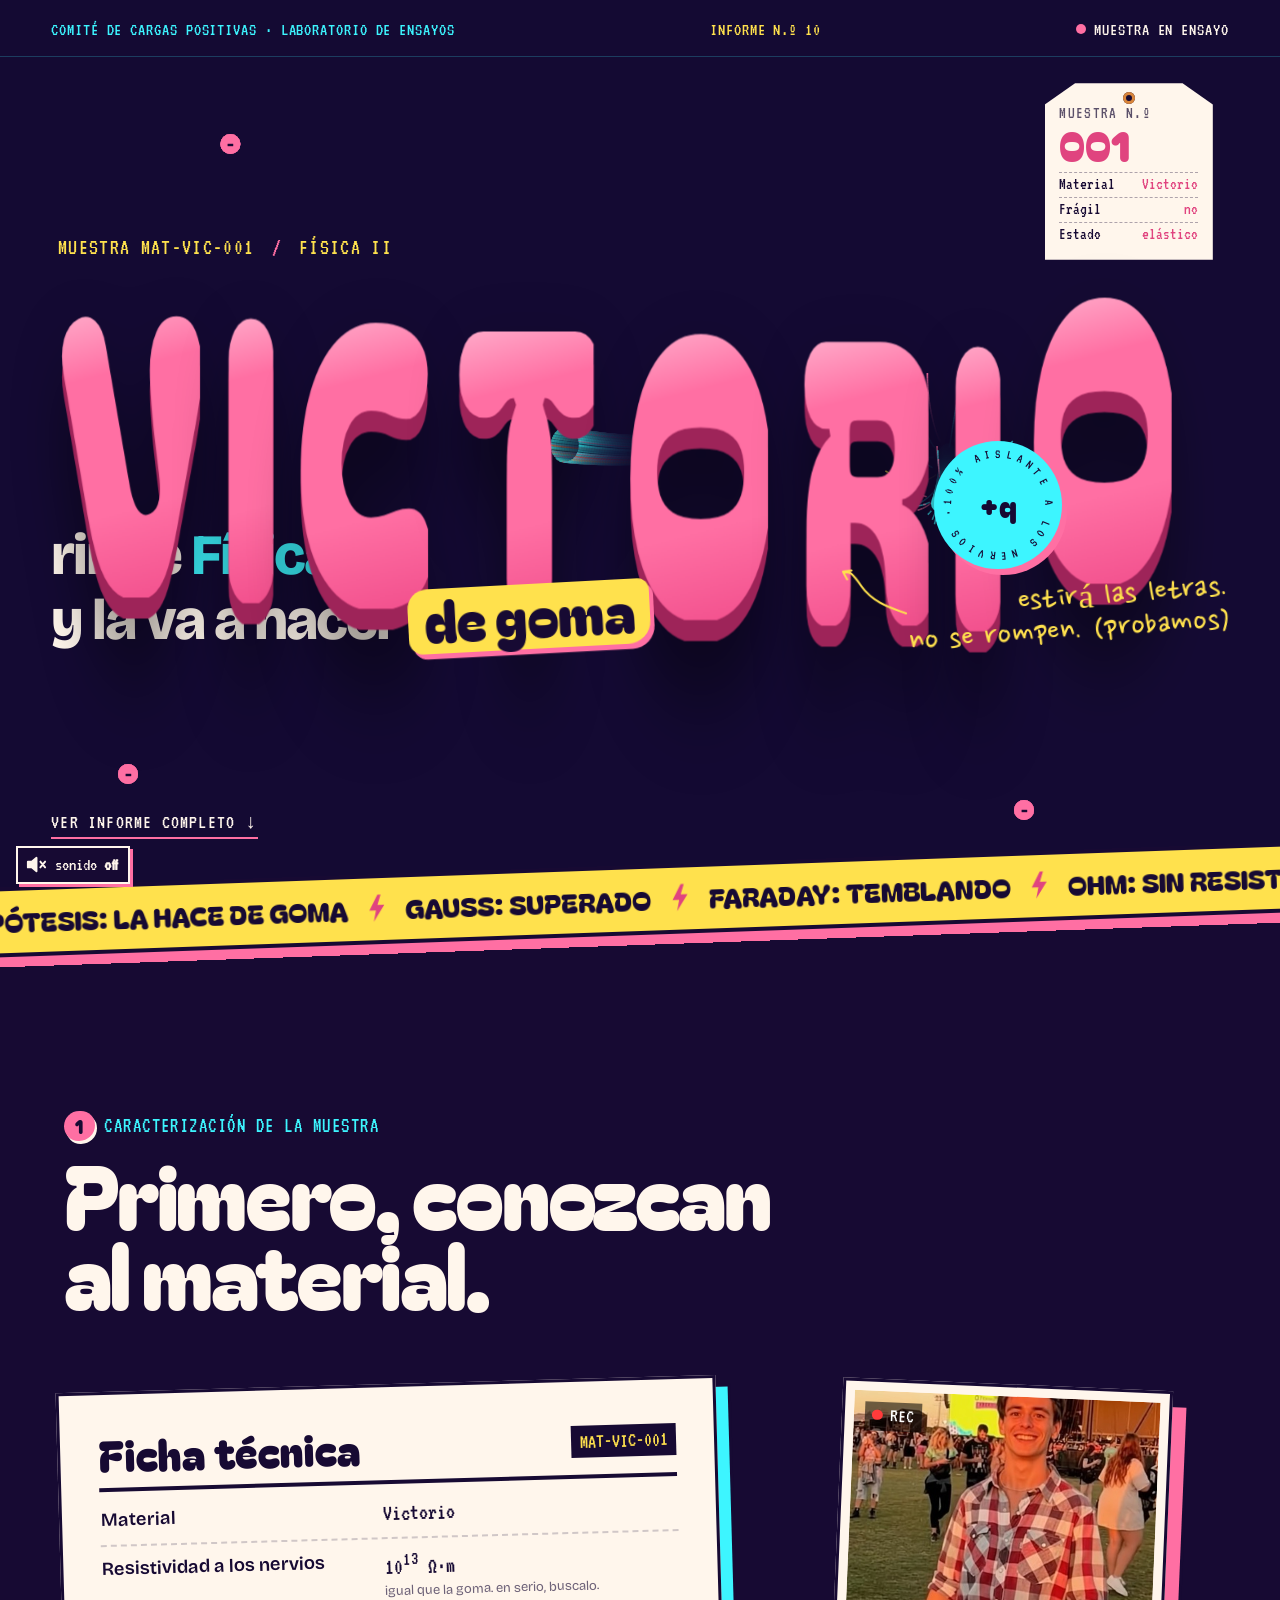
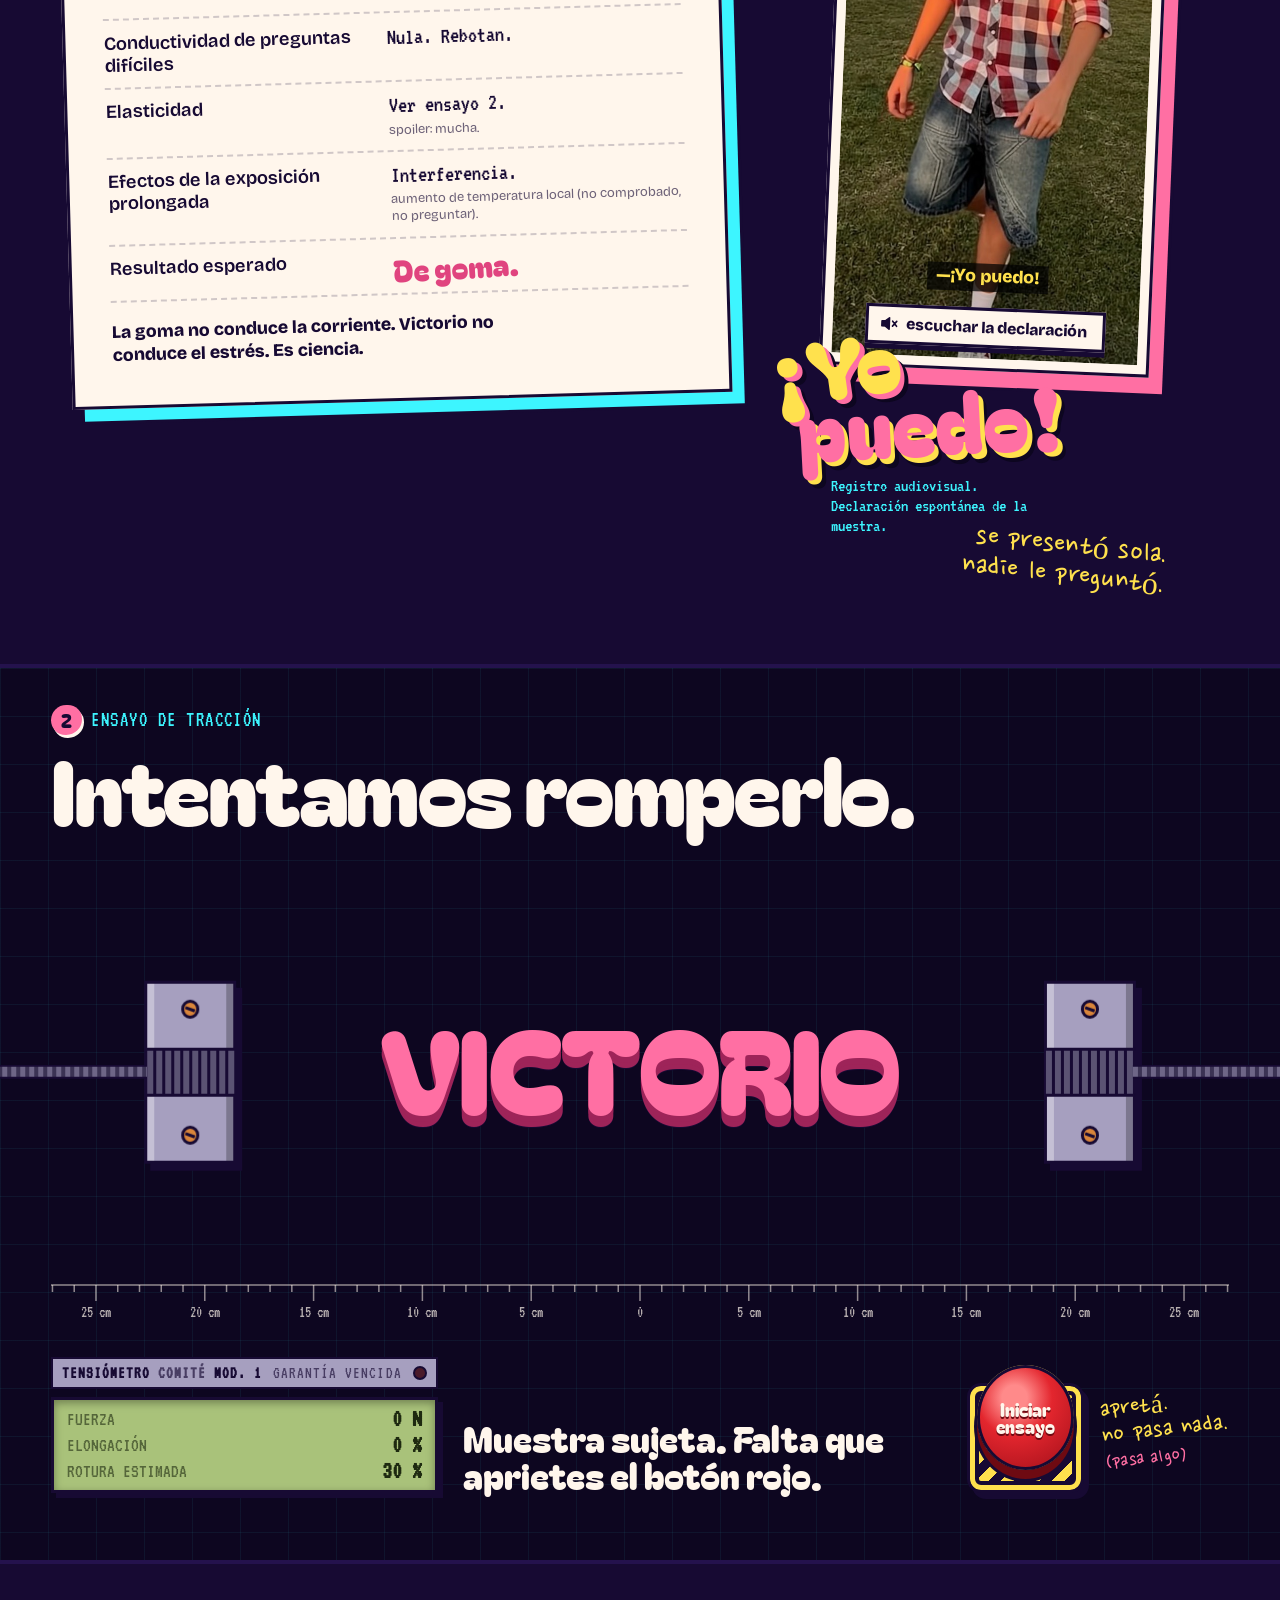
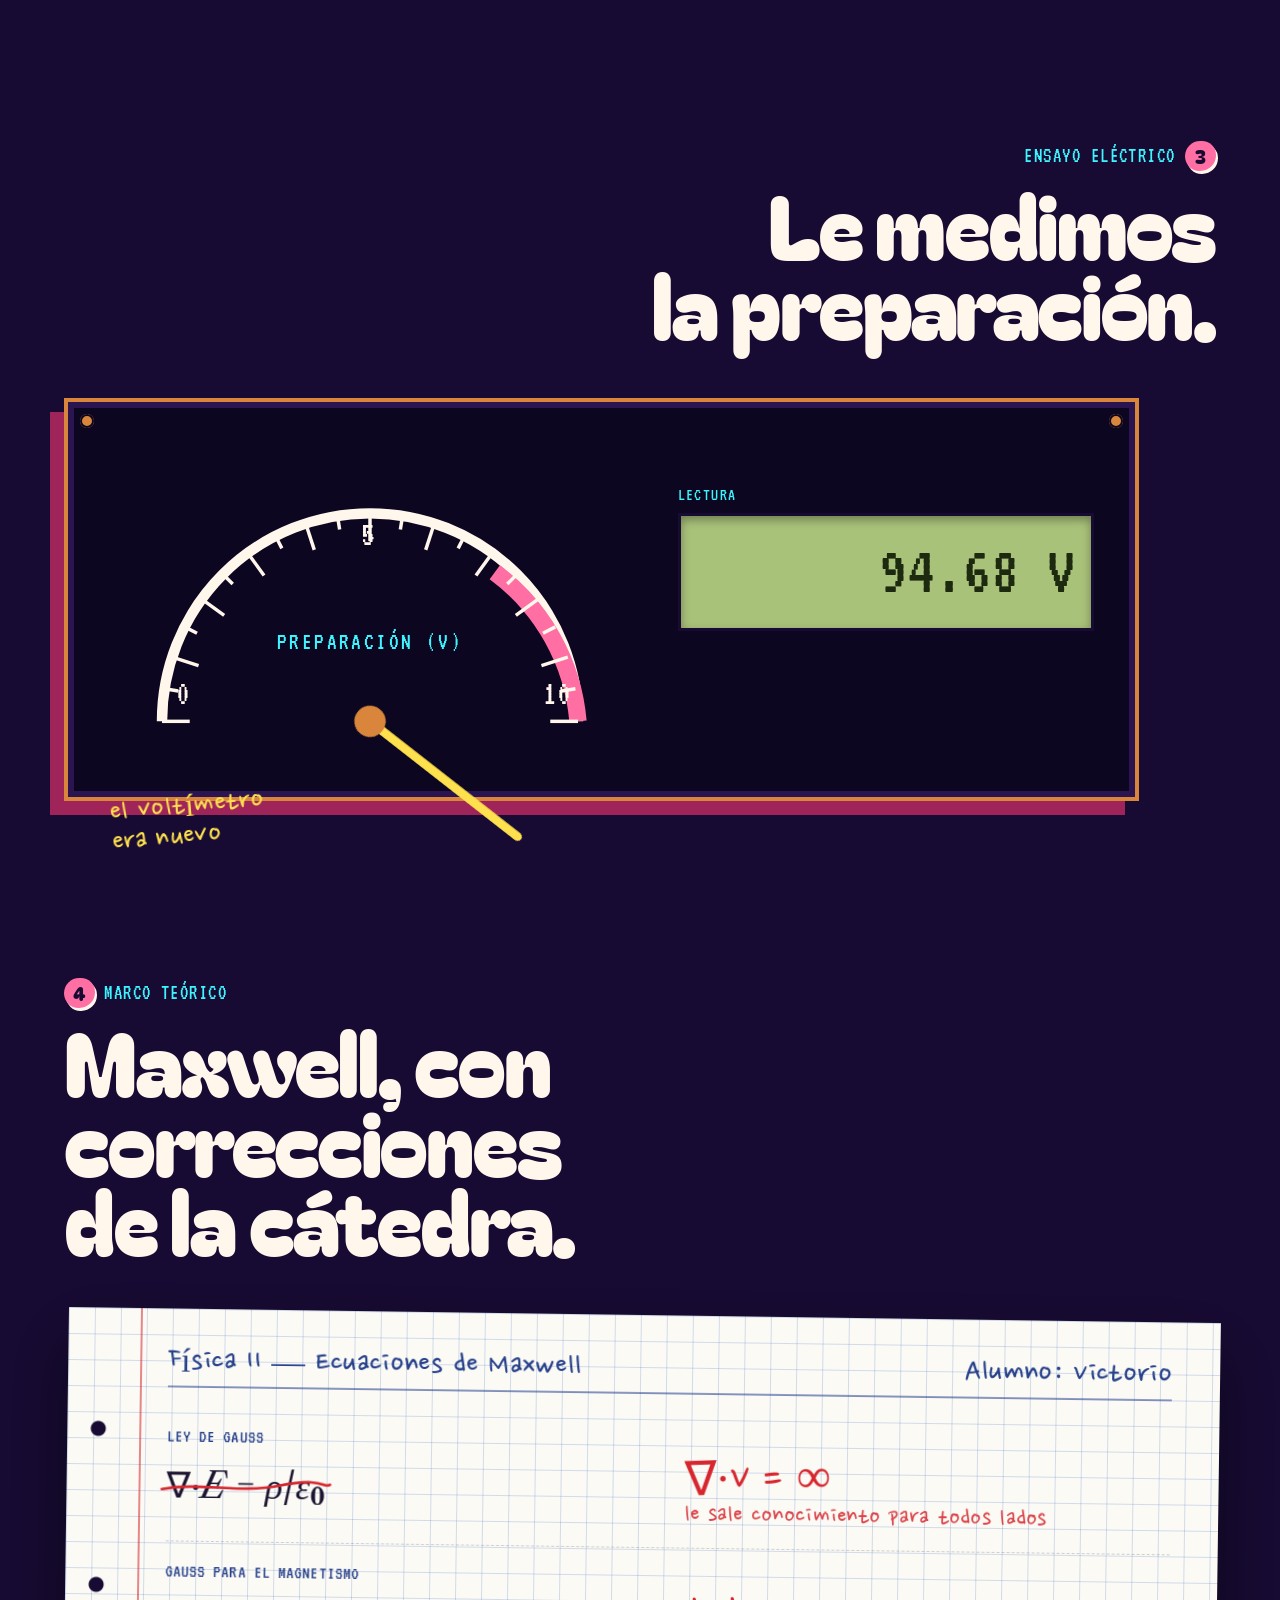
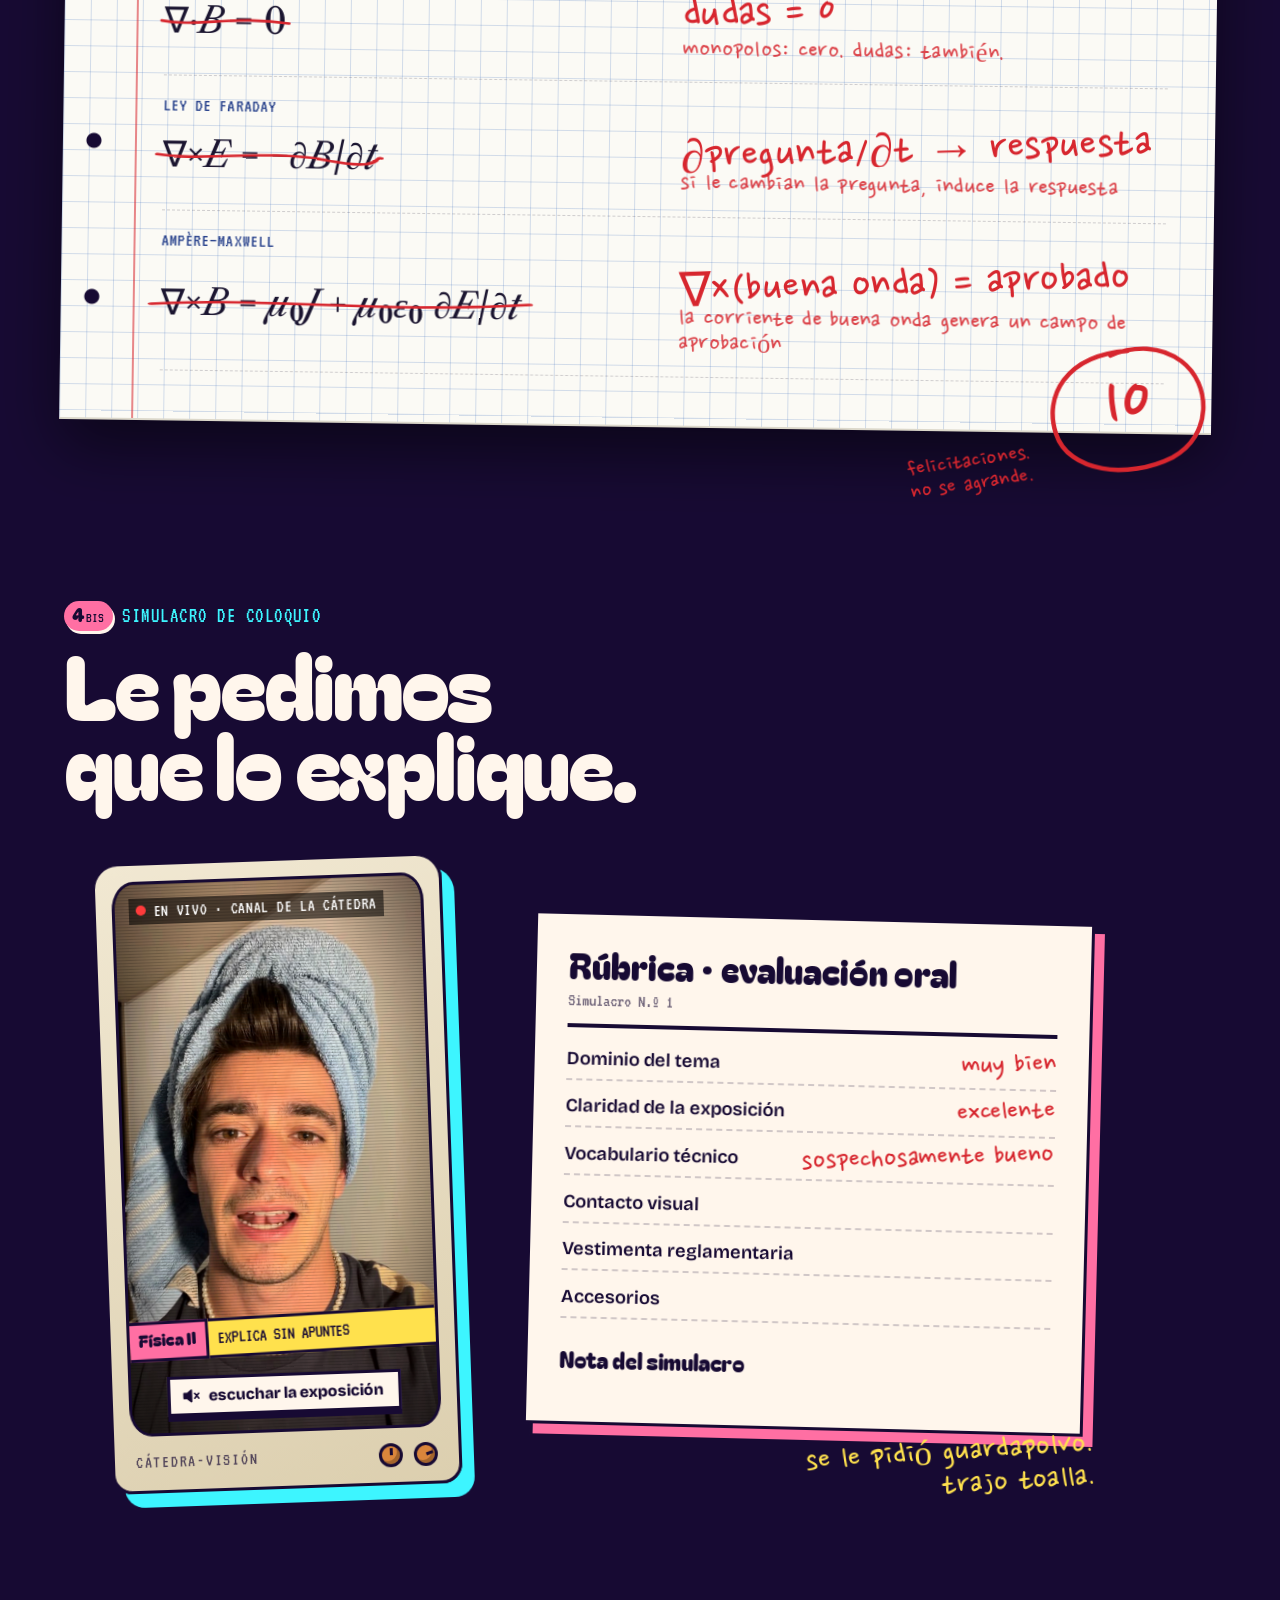
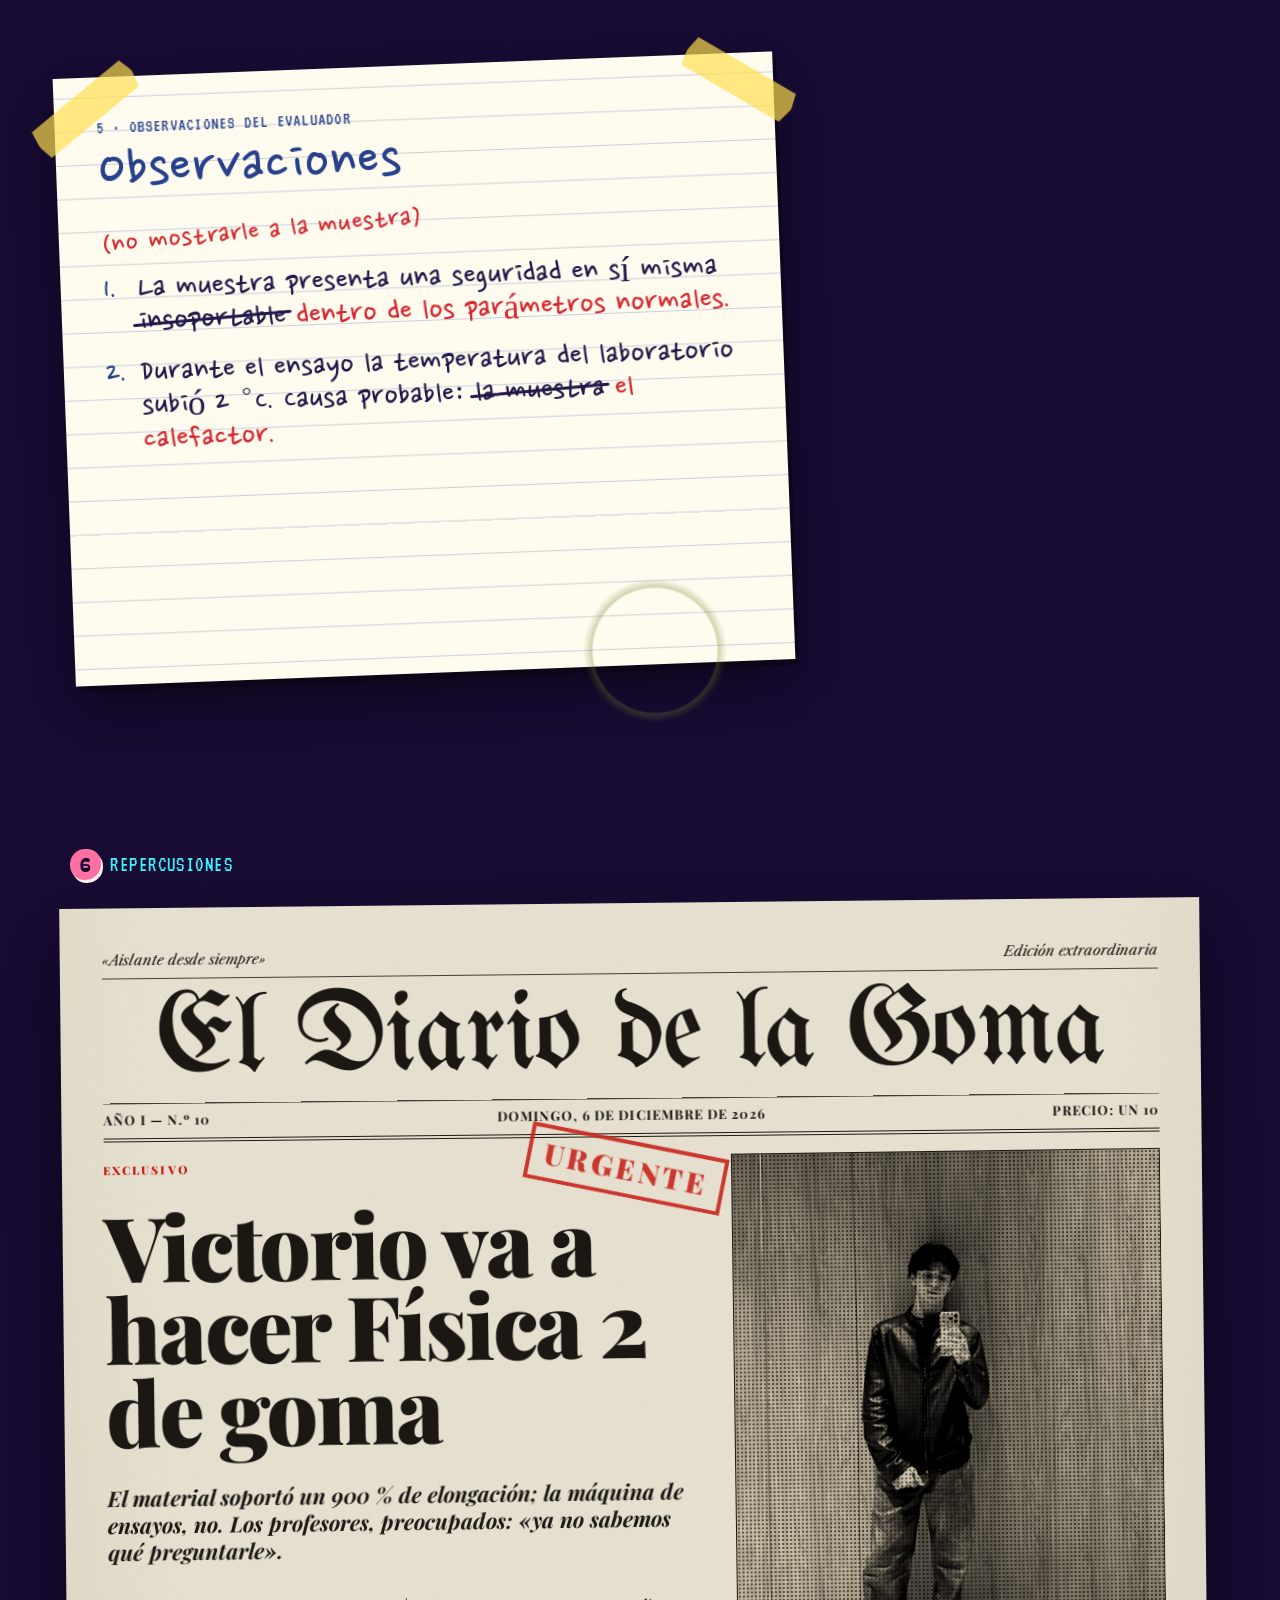
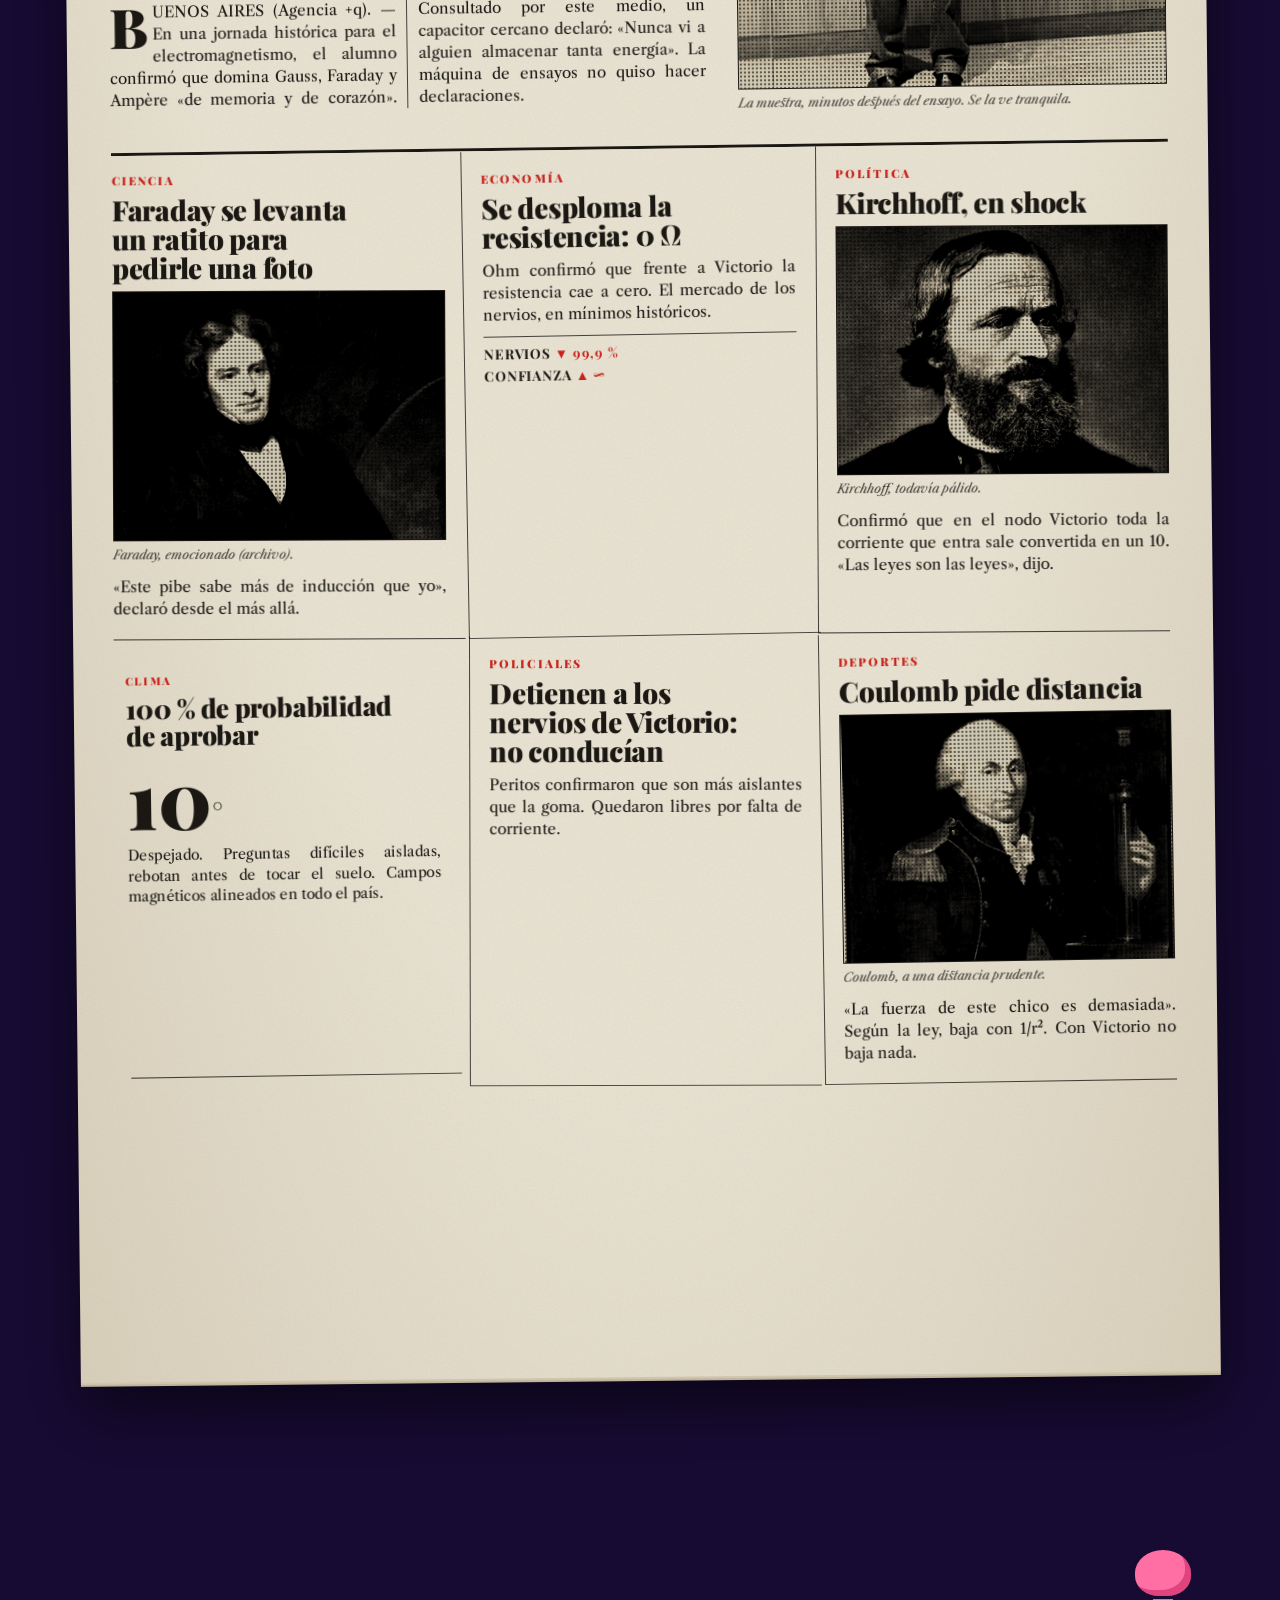
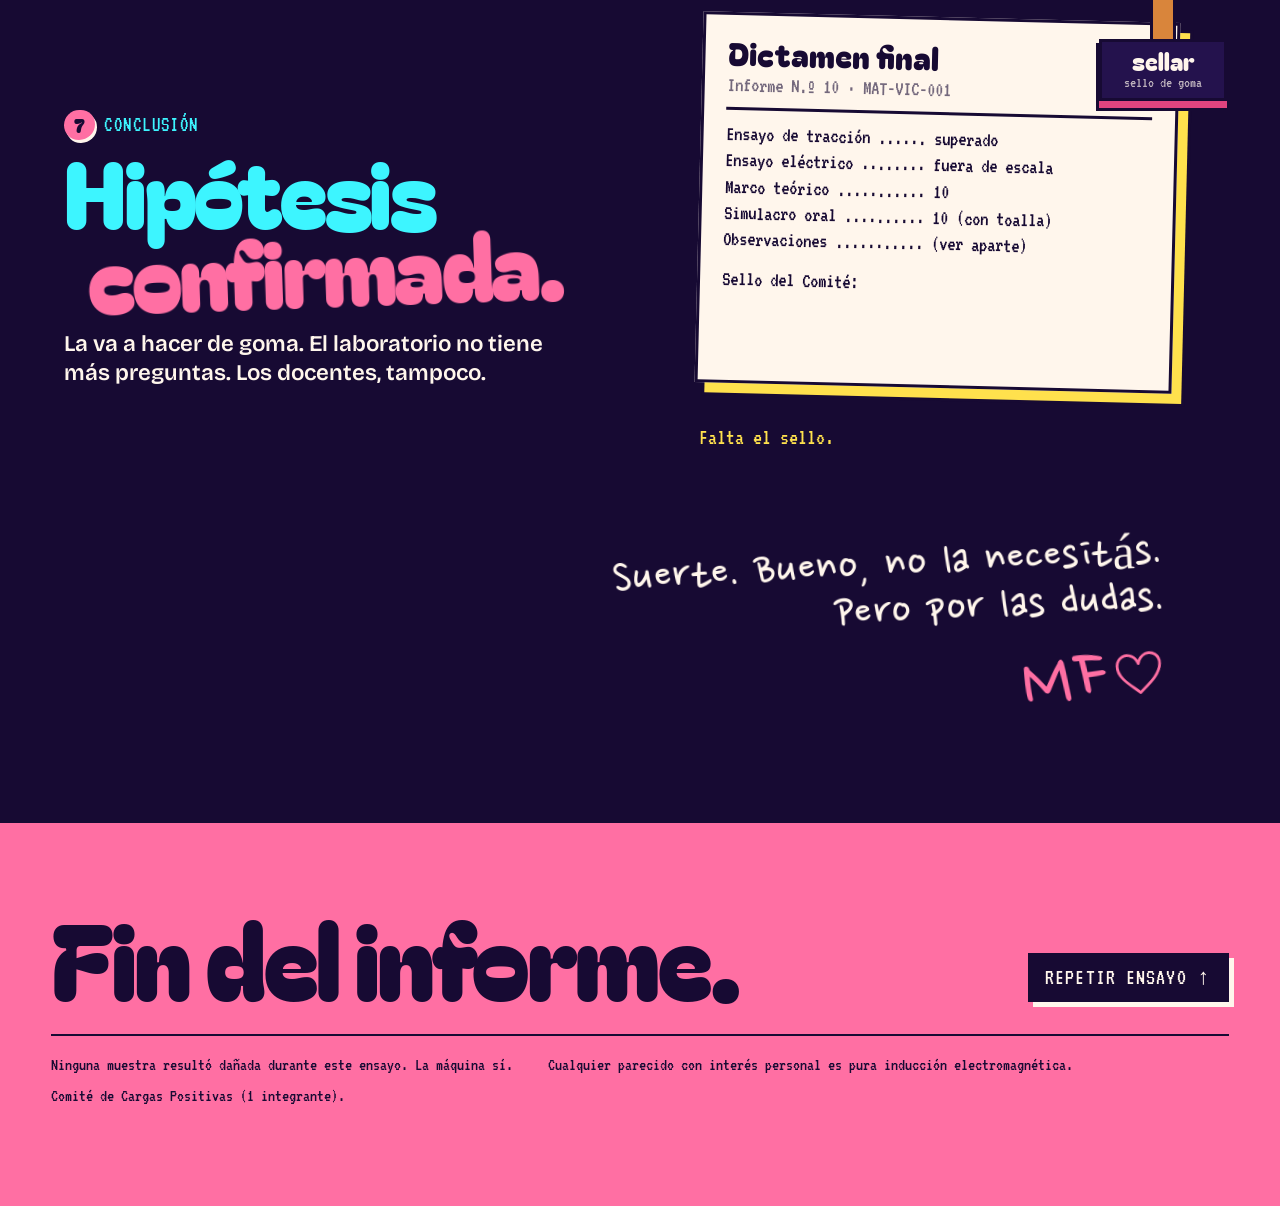
==== index.html @ 021453c2 "Nueva sección 4 bis: simulacro de coloquio (video en TV de la cátedra + rúbrica) Co-Authored-By: Cla" ====
<!DOCTYPE html>
<html lang="es">
<head>
  <meta charset="UTF-8" />
  <meta name="viewport" content="width=device-width, initial-scale=1.0, viewport-fit=cover" />
  <title>Victorio va a hacer Física 2 de goma</title>
  <meta name="description" content="Informe N.º 10 del Comité de Cargas Positivas: intentamos romper a Victorio antes de Física 2. No se pudo." />
  <meta name="theme-color" content="#170A33" />
  <meta property="og:type" content="website" />
  <meta property="og:title" content="Informe N.º 10: intentamos romper a Victorio" />
  <meta property="og:description" content="Ensayo de materiales previo a Física 2. Resultado: se rompió la máquina." />
  <meta property="og:image" content="og.jpg" />
  <meta name="twitter:card" content="summary_large_image" />
  <link rel="icon" href="favicon.svg" type="image/svg+xml" />
  <link rel="preconnect" href="https://fonts.googleapis.com" />
  <link rel="preconnect" href="https://fonts.gstatic.com" crossorigin />
  <link href="https://fonts.googleapis.com/css2?family=Bagel+Fat+One&family=Bricolage+Grotesque:opsz,wght@12..96,400;12..96,600;12..96,800&family=VT323&family=Nanum+Pen+Script&family=UnifrakturMaguntia&family=Playfair+Display:ital,wght@0,700;0,900;1,700&family=Libre+Caslon+Text:ital@0;1&display=swap" rel="stylesheet" />
  <link rel="stylesheet" href="styles.css" />
  <script>document.documentElement.classList.add("js");</script>
</head>
<body>

  <a class="skip" href="#s1">Saltar al informe</a>

  <!-- ============ CARGA ============ -->
  <div class="loader" id="loader" aria-hidden="true">
    <p class="loader-line">Preparando muestra <b>MAT-VIC-001</b></p>
    <div class="loader-band"><i></i></div>
    <p class="loader-line loader-pct"><span id="loaderPct">0</span>% de elongación · no se rompe</p>
  </div>

  <!-- ============ SONIDO (arranca apagado) ============ -->
  <button class="snd" id="snd" type="button" aria-pressed="false" aria-label="Activar sonido">
    <svg viewBox="0 0 24 24" aria-hidden="true"><path class="snd-body" d="M3 9h4l5-4v14l-5-4H3z"/><path class="snd-on" d="M15.5 8.5a5 5 0 0 1 0 7M18 6a8.5 8.5 0 0 1 0 12"/><path class="snd-off" d="M16 9l5 6M21 9l-5 6"/></svg>
    <span>sonido <b id="sndState">off</b></span>
  </button>

  <!-- ============ CARÁTULA ============ -->
  <header class="hero" id="top">
    <canvas id="field" aria-hidden="true"></canvas>
    <div class="charge-tag" id="chargeTag" aria-hidden="true">+q</div>

    <div class="hero-bar">
      <span>Comité de Cargas Positivas<span class="hide-m"> · Laboratorio de Ensayos</span></span>
      <span class="hb-mid">Informe N.º 10</span>
      <span class="hb-state"><i class="dot"></i> muestra en ensayo</span>
    </div>

    <div class="hero-main">
      <p class="hero-kicker">Muestra MAT-VIC-001 <span>/</span> Física&nbsp;II</p>

      <h1 class="rubber" id="rubber" aria-label="Victorio">
        <span aria-hidden="true">V</span><span aria-hidden="true">I</span><span aria-hidden="true">C</span><span aria-hidden="true">T</span><span aria-hidden="true">O</span><span aria-hidden="true">R</span><span aria-hidden="true">I</span><span aria-hidden="true">O</span>
      </h1>

      <div class="hero-foot">
        <p class="lede">rinde <strong>Física&nbsp;2</strong><br />y la va a hacer <button class="goma" id="goma" type="button">de&nbsp;goma</button></p>
        <p class="hand hero-note" id="heroNote">
          <span id="heroNoteTxt">estirá las letras.<br />no se rompen. (probamos)</span>
          <svg class="hero-arrow" viewBox="0 0 120 90" aria-hidden="true"><path d="M8 80 C 30 70, 60 60, 78 30 S 96 8, 104 6 M92 4 L106 5 L100 18"/></svg>
        </p>
      </div>
    </div>

    <div class="tag" aria-hidden="true">
      <i class="tag-hole"></i>
      <p class="tag-k">Muestra N.º</p>
      <p class="tag-n">001</p>
      <p class="tag-row"><span>Material</span><b>Victorio</b></p>
      <p class="tag-row"><span>Frágil</span><b>no</b></p>
      <p class="tag-row"><span>Estado</span><b>elástico</b></p>
    </div>

    <div class="seal" aria-hidden="true">
      <svg viewBox="0 0 200 200"><defs><path id="sealPath" d="M100 100 m-74 0 a74 74 0 1 1 148 0 a74 74 0 1 1 -148 0"/></defs><text><textPath href="#sealPath" textLength="458" lengthAdjust="spacing">100% aislante a los nervios ·</textPath></text></svg>
      <b>+q</b>
    </div>

    <a class="hero-down" href="#s1">ver informe completo <span aria-hidden="true">↓</span></a>
  </header>

  <!-- ============ CINTA ============ -->
  <div class="tape" aria-hidden="true">
    <div class="tape-track">
      <span>Hipótesis: la hace de goma</span><i class="tb"></i>
      <span>Gauss: superado</span><i class="tb"></i>
      <span>Faraday: temblando</span><i class="tb"></i>
      <span>Ohm: sin resistencia</span><i class="tb"></i>
      <span>Kirchhoff: en shock</span><i class="tb"></i>
      <span>Coulomb: pide distancia</span><i class="tb"></i>
      <span>Hipótesis: la hace de goma</span><i class="tb"></i>
      <span>Gauss: superado</span><i class="tb"></i>
      <span>Faraday: temblando</span><i class="tb"></i>
      <span>Ohm: sin resistencia</span><i class="tb"></i>
      <span>Kirchhoff: en shock</span><i class="tb"></i>
      <span>Coulomb: pide distancia</span><i class="tb"></i>
    </div>
  </div>

  <main>

    <!-- ============ 1 · CARACTERIZACIÓN ============ -->
    <section class="s1" id="s1" aria-labelledby="s1-title">
      <header class="sh">
        <p class="sh-label"><span class="sh-n">1</span> Caracterización de la muestra</p>
        <h2 class="sh-title" id="s1-title">Primero, conozcan al material.</h2>
      </header>

      <div class="s1-grid">
        <article class="spec" data-reveal="drop">
          <div class="spec-head">
            <h3>Ficha técnica</h3>
            <button class="spec-code" id="specCode" type="button" aria-label="Código de muestra MAT-VIC-001">MAT-VIC-001</button>
          </div>
          <dl>
            <div><dt>Material</dt><dd>Victorio</dd></div>
            <div><dt>Resistividad a los nervios</dt><dd>10<sup>13</sup>&nbsp;Ω·m <em>igual que la goma. en serio, buscalo.</em></dd></div>
            <div><dt>Conductividad de preguntas difíciles</dt><dd>Nula. Rebotan.</dd></div>
            <div><dt>Elasticidad</dt><dd>Ver ensayo&nbsp;2. <em>spoiler: mucha.</em></dd></div>
            <div><dt>Efectos de la exposición prolongada</dt><dd>Interferencia. <em>aumento de temperatura local (no comprobado, no preguntar).</em></dd></div>
            <div class="spec-res"><dt>Resultado esperado</dt><dd>De goma.</dd></div>
            <div class="classified" id="classified" hidden>
              <dt>Anexo confidencial</dt>
              <dd><span class="redact">La camisa a cuadros sumó puntos en la evaluación.</span> <em>no se informa cuántos.</em></dd>
            </div>
          </dl>
          <p class="spec-foot">La goma no conduce la corriente. Victorio no conduce el estrés. Es ciencia.</p>
        </article>

        <figure class="yp" id="yopuedo" data-reveal="pop">
          <div class="yp-frame">
            <span class="yp-live" aria-hidden="true"><i class="dot"></i> REC</span>
            <video id="ypVideo" src="video/yo-puedo.mp4" poster="video/yo-puedo-poster.jpg"
                   muted loop playsinline preload="metadata"
                   aria-label="Victorio diciendo: yo puedo"></video>
            <p class="yp-sub" aria-hidden="true">—¡Yo puedo!</p>
            <button class="yp-sound" id="ypSound" type="button" aria-pressed="false">
              <svg viewBox="0 0 24 24" aria-hidden="true"><path class="snd-body" d="M3 9h4l5-4v14l-5-4H3z"/><path class="snd-on" d="M15.5 8.5a5 5 0 0 1 0 7M18 6a8.5 8.5 0 0 1 0 12"/><path class="snd-off" d="M16 9l5 6M21 9l-5 6"/></svg>
              <span class="yp-sound-txt">escuchar la declaración</span>
            </button>
          </div>
          <p class="yp-shout" aria-hidden="true"><span>¡Yo</span><span>puedo!</span></p>
          <figcaption>Registro audiovisual. Declaración espontánea de la muestra.</figcaption>
          <p class="hand yp-note">se presentó sola.<br />nadie le preguntó.</p>
        </figure>
      </div>
    </section>

    <!-- ============ 2 · ENSAYO DE TRACCIÓN ============ -->
    <section class="pull" id="pull" aria-labelledby="pull-title">
      <div class="pull-sticky">
        <header class="sh sh-pull">
          <p class="sh-label"><span class="sh-n">2</span> Ensayo de tracción</p>
          <h2 class="sh-title" id="pull-title">Intentamos <span class="strike">romperlo<svg viewBox="0 0 300 40" preserveAspectRatio="none" aria-hidden="true"><path d="M4 26 C 60 14, 120 30, 180 18 S 270 12, 296 20"/></svg></span>.</h2>
          <p class="hand pull-nope" aria-hidden="true">(no se pudo)</p>
        </header>

        <p class="sr-only">Apretá el botón Iniciar ensayo: la máquina estira el nombre Victorio hasta novecientos por ciento sin romperlo; lo que se rompe es la máquina.</p>

        <div class="rig" id="rig" aria-hidden="true">
          <canvas class="ruler" id="ruler"></canvas>
          <div class="world" id="world">
            <svg class="band" width="1" height="1"><path id="bandPath" d="" /></svg>
            <div class="pull-word" id="pullWord"><span>V</span><span>I</span><span>C</span><span>T</span><span>O</span><span>R</span><span>I</span><span>O</span></div>
            <div class="clamp" id="clampL"><i class="jaw"></i><i class="bolt b1"></i><i class="bolt b2"></i><i class="screw"></i></div>
            <div class="clamp clamp-r" id="clampR"><i class="jaw"></i><i class="bolt b1"></i><i class="bolt b2"></i><i class="screw"></i></div>
          </div>
          <p class="pull-silence hand">(silencio incómodo)</p>
          <div class="pull-stamp" id="pullStamp"><span>No se rompe</span></div>
        </div>

        <div class="panel">
          <div class="plate" aria-hidden="true"><b>Tensiómetro<span class="hide-m"> Comité</span> Mod.&nbsp;1</b><span>garantía vencida</span><i class="lamp" id="lamp"></i></div>
          <div class="lcd2" aria-hidden="true">
            <p><span>fuerza</span><b id="lcdF">0 N</b></p>
            <p><span>elongación</span><b id="lcdE">0 %</b></p>
            <p><span>rotura estimada</span><b id="lcdR">30 %</b></p>
          </div>
          <p class="pull-status" id="pullStatus" aria-live="polite">Muestra sujeta. Falta que aprietes el botón rojo.</p>
          <div class="go-wrap">
            <button class="go" id="pullGo" type="button">
              <span class="go-cap"><span id="pullGoTxt">Iniciar<br />ensayo</span></span>
              <span class="go-base" aria-hidden="true"></span>
            </button>
            <p class="hand go-hint" aria-hidden="true">apretá.<br />no pasa nada.<br /><small>(pasa algo)</small></p>
          </div>
        </div>
        <p class="hand pull-note" aria-hidden="true">subestimamos<br />a la muestra</p>
      </div>
    </section>

    <!-- ============ 3 · ENSAYO ELÉCTRICO ============ -->
    <section class="meter" id="meter" aria-labelledby="meter-title">
      <header class="sh sh-meter">
        <p class="sh-label"><span class="sh-n">3</span> Ensayo eléctrico</p>
        <h2 class="sh-title" id="meter-title">Le medimos la preparación.</h2>
      </header>
      <div class="meter-box" data-reveal="power">
        <svg viewBox="0 0 300 180" class="gauge" role="img" aria-label="Voltímetro: la aguja se pasa del máximo">
          <path d="M30 160 A120 120 0 0 1 270 160" class="g-arc" />
          <path d="M222 74 A120 120 0 0 1 270 160" class="g-red" />
          <g class="g-ticks"></g>
          <text x="38" y="150" class="g-num">0</text>
          <text x="145" y="58" class="g-num">5</text>
          <text x="250" y="150" class="g-num">10</text>
          <g class="needle" id="needle">
            <line x1="150" y1="160" x2="150" y2="52" />
            <circle cx="150" cy="160" r="9" />
          </g>
          <text x="150" y="118" class="g-unit">PREPARACIÓN (V)</text>
        </svg>
        <div class="meter-read">
          <p class="meter-k">lectura</p>
          <div class="lcd" id="lcd">0.00 V</div>
          <p class="meter-err" id="meterErr">ERROR · valor fuera de escala<br />el instrumento no fue diseñado para tanto Victorio</p>
        </div>
        <p class="hand meter-note">el voltímetro<br />era nuevo</p>
      </div>
    </section>

    <!-- ============ 4 · MARCO TEÓRICO ============ -->
    <section class="theory" id="theory" aria-labelledby="th-title">
      <header class="sh sh-theory">
        <p class="sh-label"><span class="sh-n">4</span> Marco teórico</p>
        <h2 class="sh-title" id="th-title">Maxwell, con correcciones de la cátedra.</h2>
      </header>

      <div class="sheet" id="sheet">
        <p class="sheet-head"><span class="hand">Física II — Ecuaciones de Maxwell</span><span class="hand">Alumno: Victorio</span></p>
        <ol class="eqs">
          <li style="--i:0">
            <span class="eq-name">Ley de Gauss</span>
            <span class="eq-old">∇·<i>E</i> = <i>ρ</i>/<i>ε</i>₀<svg class="x" viewBox="0 0 200 40" preserveAspectRatio="none" aria-hidden="true"><path d="M3 24 C 50 12, 90 30, 140 16 S 190 20, 197 14"/></svg></span>
            <span class="eq-new hand">∇·V = ∞</span>
            <span class="eq-why hand">le sale conocimiento para todos lados</span>
          </li>
          <li style="--i:1">
            <span class="eq-name">Gauss para el magnetismo</span>
            <span class="eq-old">∇·<i>B</i> = 0<svg class="x" viewBox="0 0 200 40" preserveAspectRatio="none" aria-hidden="true"><path d="M3 20 C 60 30, 110 10, 197 22"/></svg></span>
            <span class="eq-new hand">dudas = 0</span>
            <span class="eq-why hand">monopolos: cero. dudas: también.</span>
          </li>
          <li style="--i:2">
            <span class="eq-name">Ley de Faraday</span>
            <span class="eq-old">∇×<i>E</i> = −∂<i>B</i>/∂<i>t</i><svg class="x" viewBox="0 0 200 40" preserveAspectRatio="none" aria-hidden="true"><path d="M3 18 C 40 28, 100 8, 150 24 S 190 16, 197 20"/></svg></span>
            <span class="eq-new hand">∂pregunta/∂t → respuesta</span>
            <span class="eq-why hand">si le cambian la pregunta, induce la respuesta</span>
          </li>
          <li style="--i:3">
            <span class="eq-name">Ampère–Maxwell</span>
            <span class="eq-old">∇×<i>B</i> = <i>μ</i>₀<i>J</i> + <i>μ</i>₀<i>ε</i>₀ ∂<i>E</i>/∂<i>t</i><svg class="x" viewBox="0 0 200 40" preserveAspectRatio="none" aria-hidden="true"><path d="M3 22 C 70 10, 120 32, 197 16"/></svg></span>
            <span class="eq-new hand">∇×(buena onda) = aprobado</span>
            <span class="eq-why hand">la corriente de buena onda genera un campo de aprobación</span>
          </li>
        </ol>
        <div class="grade" aria-label="Nota: 10, felicitaciones">
          <svg viewBox="0 0 160 130" aria-hidden="true"><path d="M86 10 C 30 6, 6 40, 12 74 C 18 110, 70 124, 112 110 C 150 96, 156 50, 132 26 C 116 10, 92 6, 70 12"/></svg>
          <span class="hand grade-n">10</span>
          <span class="hand grade-sub">felicitaciones.<br />no se agrande.</span>
        </div>
      </div>
    </section>

    <!-- ============ 4 BIS · SIMULACRO DE COLOQUIO ============ -->
    <section class="oral" id="oral" aria-labelledby="oral-title">
      <header class="sh sh-oral">
        <p class="sh-label"><span class="sh-n sh-n-bis">4<small>bis</small></span> Simulacro de coloquio</p>
        <h2 class="sh-title" id="oral-title">Le pedimos que lo explique.</h2>
      </header>

      <div class="oral-grid">
        <figure class="tv" data-reveal="power">
          <div class="tv-screen">
            <video id="oralVideo" src="video/coloquio.mp4" poster="video/coloquio-poster.jpg"
                   muted loop playsinline preload="metadata"
                   aria-label="Victorio, con una toalla en la cabeza y un collar de perlas, explicando Física 2"></video>
            <i class="tv-scan" aria-hidden="true"></i>
            <span class="tv-live" aria-hidden="true"><i class="dot"></i> en vivo<span class="hide-m"> · canal de la cátedra</span></span>
            <p class="tv-chyron" aria-hidden="true"><b>Física II</b><span>Explica sin apuntes</span></p>
            <button class="yp-sound tv-sound" id="oralSound" type="button" aria-pressed="false">
              <svg viewBox="0 0 24 24" aria-hidden="true"><path class="snd-body" d="M3 9h4l5-4v14l-5-4H3z"/><path class="snd-on" d="M15.5 8.5a5 5 0 0 1 0 7M18 6a8.5 8.5 0 0 1 0 12"/><path class="snd-off" d="M16 9l5 6M21 9l-5 6"/></svg>
              <span class="yp-sound-txt">escuchar la exposición</span>
            </button>
          </div>
          <div class="tv-bottom" aria-hidden="true"><span>Cátedra-Visión</span><i class="knob"></i><i class="knob"></i></div>
        </figure>

        <div class="rubric" data-reveal="drop">
          <p class="rubric-h"><b>Rúbrica · evaluación oral</b><span>Simulacro N.º 1</span></p>
          <ul class="rubric-list" id="rubricList">
            <li><span>Dominio del tema</span><b>muy bien</b></li>
            <li><span>Claridad de la exposición</span><b>excelente</b></li>
            <li><span>Vocabulario técnico</span><b>sospechosamente bueno</b></li>
            <li><span>Contacto visual</span><b>demasiado</b></li>
            <li class="bad"><span>Vestimenta reglamentaria</span><b>toalla</b></li>
            <li class="bad"><span>Accesorios</span><b>collar de perlas (?)</b></li>
            <li class="tot"><span>Nota del simulacro</span><b>10 igual</b></li>
          </ul>
          <p class="hand rubric-note">se le pidió guardapolvo.<br />trajo toalla.</p>
        </div>
      </div>
    </section>

    <!-- ============ 5 · OBSERVACIONES ============ -->
    <section class="obs" id="obs" aria-labelledby="obs-title">
      <div class="note" data-reveal="tape">
        <i class="tape-bit t1"></i><i class="tape-bit t2"></i>
        <i class="mate" aria-hidden="true"></i>
        <p class="note-label">5 · Observaciones del evaluador</p>
        <h2 class="hand note-title" id="obs-title">Observaciones <small>(no mostrarle a la muestra)</small></h2>
        <ol class="note-list">
          <li>La muestra presenta una seguridad en sí misma <s>insoportable</s> <ins>dentro de los parámetros normales.</ins></li>
          <li>Durante el ensayo la temperatura del laboratorio subió 2&nbsp;°C. Causa probable: <s>la muestra</s> <ins>el calefactor.</ins></li>
          <li>Nivel de facha: no se midió. El instrumento <s>se tildó</s> <ins>no corresponde a esta materia.</ins></li>
          <li>Se recomienda no mostrarle este informe. Ya se la cree bastante.</li>
        </ol>
      </div>
    </section>

    <!-- ============ 6 · EL DIARIO DE LA GOMA ============ -->
    <section class="news" id="news" aria-labelledby="np-title">
      <p class="sh-label news-label"><span class="sh-n">6</span> Repercusiones</p>
      <article class="paper" id="paper">

        <header class="np-mast">
          <p class="np-ears"><span>«Aislante desde siempre»</span><span>Edición extraordinaria</span></p>
          <h2 id="np-title" class="np-name">El Diario de la Goma</h2>
          <p class="np-dateline">
            <span>Año I — N.º 10</span>
            <span id="npDate">Hoy</span>
            <span>Precio: un 10</span>
          </p>
        </header>

        <div class="np-lead story" style="--r:-.6deg">
          <p class="np-kicker">Exclusivo</p>
          <h3 class="np-head-xl">Victorio va a hacer Física&nbsp;2 de goma</h3>
          <p class="np-deck">El material soportó un 900&nbsp;% de elongación; la máquina de ensayos, no. Los profesores, preocupados: «ya no sabemos qué preguntarle».</p>
          <figure class="np-photo np-photo-lead">
            <div class="halftone"><img src="img/victorio-diario.jpg" alt="" loading="lazy" /></div>
            <figcaption>La muestra, minutos después del ensayo. Se la ve tranquila.</figcaption>
          </figure>
          <p class="np-body np-dropcap">BUENOS AIRES (Agencia +q). — En una jornada histórica para el electromagnetismo, el alumno confirmó que domina Gauss, Faraday y Ampère «de memoria y de corazón». Consultado por este medio, un capacitor cercano declaró: «Nunca vi a alguien almacenar tanta energía». La máquina de ensayos no quiso hacer declaraciones.</p>
          <div class="np-stamp" aria-hidden="true">Urgente</div>
        </div>

        <div class="np-grid">
          <div class="story" style="--r:1.2deg">
            <p class="np-kicker">Ciencia</p>
            <h3 class="np-head">Faraday se levanta un ratito para pedirle una foto</h3>
            <figure class="np-photo">
              <div class="halftone sm"><img src="img/faraday.jpg" alt="Retrato de Michael Faraday" loading="lazy" /></div>
              <figcaption>Faraday, emocionado (archivo).</figcaption>
            </figure>
            <p class="np-body">«Este pibe sabe más de inducción que yo», declaró desde el más allá.</p>
          </div>

          <div class="story" style="--r:-1.4deg">
            <p class="np-kicker">Economía</p>
            <h3 class="np-head">Se desploma la resistencia: 0&nbsp;Ω</h3>
            <p class="np-body">Ohm confirmó que frente a Victorio la resistencia cae a cero. El mercado de los nervios, en mínimos históricos.</p>
            <p class="np-ticker"><span>NERVIOS</span> <b>▼ 99,9 %</b><br /><span>CONFIANZA</span> <b>▲ ∞</b></p>
          </div>

          <div class="story" style="--r:.8deg">
            <p class="np-kicker">Política</p>
            <h3 class="np-head">Kirchhoff, en shock</h3>
            <figure class="np-photo">
              <div class="halftone sm"><img src="img/kirchhoff.jpg" alt="Retrato de Gustav Kirchhoff" loading="lazy" /></div>
              <figcaption>Kirchhoff, todavía pálido.</figcaption>
            </figure>
            <p class="np-body">Confirmó que en el nodo Victorio toda la corriente que entra sale convertida en un 10. «Las leyes son las leyes», dijo.</p>
          </div>

          <div class="story np-weather" style="--r:-.9deg">
            <p class="np-kicker">Clima</p>
            <h3 class="np-head">100&nbsp;% de probabilidad de aprobar</h3>
            <p class="np-temp" aria-hidden="true"><b>10</b>°</p>
            <p class="np-body">Despejado. Preguntas difíciles aisladas, rebotan antes de tocar el suelo. Campos magnéticos alineados en todo el país.</p>
          </div>

          <div class="story" style="--r:1.6deg">
            <p class="np-kicker">Policiales</p>
            <h3 class="np-head">Detienen a los nervios de Victorio: no conducían</h3>
            <p class="np-body">Peritos confirmaron que son más aislantes que la goma. Quedaron libres por falta de corriente.</p>
          </div>

          <div class="story" style="--r:-1.1deg">
            <p class="np-kicker">Deportes</p>
            <h3 class="np-head">Coulomb pide distancia</h3>
            <figure class="np-photo">
              <div class="halftone sm"><img src="img/coulomb.jpg" alt="Retrato de Charles-Augustin de Coulomb" loading="lazy" /></div>
              <figcaption>Coulomb, a una distancia prudente.</figcaption>
            </figure>
            <p class="np-body">«La fuerza de este chico es demasiada». Según la ley, baja con 1/r². Con Victorio no baja nada.</p>
          </div>
        </div>

        <div class="np-bottom">
          <div class="np-classified story" style="--r:.5deg">
            <p class="np-kicker">Clasificados</p>
            <p class="np-ad"><b>VENDO</b> apuntes de Física 2, usados una sola vez. Ya no los necesito. Tratar con V.</p>
            <p class="np-ad"><b>BUSCO</b> coloquio que esté a su altura. Abstenerse los fáciles.</p>
            <p class="np-ad"><b>SE OFRECE</b> máquina de ensayos, poco uso, un solo golpe. Escucho ofertas.</p>
          </div>
          <div class="np-errata story" style="--r:-.4deg">
            <p class="np-kicker">Fe de erratas</p>
            <p class="np-ad">En la edición anterior afirmamos que Victorio es «un capo». Corrección: es un capo bastante lindo. Pedimos disculpas por el error de imprenta.</p>
            <p class="np-ad">Donde dice «la campera le queda bien», debió decir «la campera le queda muy bien». El corrector pidió licencia.</p>
            <p class="np-ad">Aclaración del laboratorio: la temperatura no subió por el calefactor. El calefactor estaba apagado.</p>
          </div>
        </div>

      </article>
    </section>

    <!-- ============ 7 · CONCLUSIÓN ============ -->
    <section class="end" id="end" aria-labelledby="end-title">
      <header class="sh sh-end">
        <p class="sh-label"><span class="sh-n">7</span> Conclusión</p>
        <h2 class="end-title" id="end-title">Hipótesis<br /><span>confirmada.</span></h2>
        <p class="end-sub">La va a hacer de goma. El laboratorio no tiene más preguntas. Los docentes, tampoco.</p>
      </header>

      <div class="stampzone">
        <div class="report" id="report">
          <p class="report-h"><b>Dictamen final</b><span>Informe N.º 10 · MAT-VIC-001</span></p>
          <p class="report-l">Ensayo de tracción ...... superado</p>
          <p class="report-l">Ensayo eléctrico ........ fuera de escala</p>
          <p class="report-l">Marco teórico ........... 10</p>
          <p class="report-l">Simulacro oral .......... 10 (con toalla)</p>
          <p class="report-l">Observaciones ........... (ver aparte)</p>
          <p class="report-l report-sig">Sello del Comité:</p>
          <div class="impressions" id="impressions" aria-hidden="true"></div>
        </div>
        <button class="stamper" id="stamper" type="button">
          <span class="stamper-knob" aria-hidden="true"></span>
          <span class="stamper-neck" aria-hidden="true"></span>
          <span class="stamper-base"><span>sellar</span><small>sello de goma</small></span>
        </button>
      </div>
      <p class="stamp-msg" id="stampMsg" aria-live="polite">Falta el sello.</p>

      <div class="sign" id="sign">
        <p class="hand sign-txt">Suerte. Bueno, no la necesitás.<br />Pero por las dudas.</p>
        <p class="sign-mf">
          <span class="hand">MF</span>
          <svg viewBox="0 0 60 54" aria-hidden="true"><path d="M30 50 C 22 42, 4 32, 5 17 C 6 7, 16 3, 23 7 C 27 9, 29 13, 30 16 C 31 12, 34 7, 39 5 C 47 2, 56 8, 55 18 C 54 31, 40 41, 30 50"/></svg>
        </p>
      </div>
    </section>

  </main>

  <footer class="foot">
    <p class="foot-big">Fin del informe.</p>
    <button class="again" id="again" type="button">Repetir ensayo <span aria-hidden="true">↑</span></button>
    <ul class="fine">
      <li>Ninguna muestra resultó dañada durante este ensayo. La máquina sí.</li>
      <li>Cualquier parecido con interés personal es pura inducción electromagnética.</li>
      <li>Comité de Cargas Positivas (1 integrante).</li>
    </ul>
  </footer>

  <!-- ============ victorio.exe ============ -->
  <div class="win" id="win" role="alertdialog" aria-labelledby="win-title" aria-describedby="win-desc" hidden>
    <div class="win-bar">
      <span id="win-title">victorio.exe</span>
      <button class="win-x" type="button" aria-label="Cerrar" data-close>×</button>
    </div>
    <div class="win-body">
      <svg class="win-ico" viewBox="0 0 32 32" aria-hidden="true"><path d="M16 3 L30 28 H2 Z" fill="#FFE14D" stroke="#000" stroke-width="2" stroke-linejoin="round"/><rect x="14.6" y="11" width="2.8" height="9" fill="#000"/><rect x="14.6" y="22.4" width="2.8" height="2.8" fill="#000"/></svg>
      <p id="win-desc">El instrumento dejó de responder.<br />Motivo: <b>demasiado Victorio</b> para un solo voltímetro.</p>
    </div>
    <div class="win-btns">
      <button type="button" data-close>Esperar</button>
      <button type="button" data-close data-yay>Aprobarlo igual</button>
    </div>
  </div>

  <p class="toast" id="toast" role="status" aria-live="polite"></p>
  <div id="fx" aria-hidden="true"></div>

  <script src="main.js"></script>
</body>
</html>
---- styles.css ----
/* =========================================================
   INFORME N.º 10 · ENSAYO DE GOMA
   Comité de Cargas Positivas
   ========================================================= */
:root {
  --ink: #170A33;
  --ink-2: #24124D;
  --ink-3: #0D0620;
  --goma: #FF6FA3;
  --goma-deep: #E0447F;
  --goma-shadow: #9E2459;
  --campo: #3DF5FF;
  --alerta: #FFE14D;
  --cobre: #D9853B;
  --papel: #FFF6EC;
  --lapicera: #D7262E;   /* birome roja de la cátedra */
  --acero: #A69FBF;

  --f-display: "Bagel Fat One", "Arial Rounded MT Bold", system-ui, sans-serif;
  --f-body: "Bricolage Grotesque", system-ui, sans-serif;
  --f-mono: "VT323", ui-monospace, monospace;
  --f-hand: "Nanum Pen Script", "Comic Sans MS", cursive;

  --wrap: min(1180px, 90vw);
  --gutter: max(4vw, 1.25rem);
  --spring: cubic-bezier(.3, 1.6, .5, 1);
  --snap: cubic-bezier(.2, 1.9, .4, 1);
}

*, *::before, *::after { box-sizing: border-box; }
html { scroll-behavior: smooth; overflow-x: clip; }
body {
  margin: 0;
  background: var(--ink);
  color: var(--papel);
  font-family: var(--f-body);
  font-size: clamp(1rem, .95rem + .3vw, 1.15rem);
  line-height: 1.5;
  overflow-x: clip;
  -webkit-font-smoothing: antialiased;
  text-rendering: optimizeLegibility;
}
h1, h2, h3 { margin: 0; font-weight: 400; }
p, figure, ol, ul, dl, dd { margin: 0; }
ol, ul { padding: 0; list-style: none; }
img { display: block; max-width: 100%; }
button { font: inherit; color: inherit; }
::selection { background: var(--goma); color: var(--ink); }

:focus-visible { outline: 3px dashed var(--alerta); outline-offset: 4px; }

.sr-only {
  position: absolute; width: 1px; height: 1px; overflow: hidden;
  clip: rect(0 0 0 0); white-space: nowrap;
}
.skip {
  position: fixed; left: 1rem; top: -4rem; z-index: 100;
  background: var(--alerta); color: var(--ink); padding: .5rem 1rem;
  font-family: var(--f-mono); font-size: 1.3rem; text-decoration: none;
}
.skip:focus { top: 1rem; }

.hand {
  font-family: var(--f-hand);
  font-weight: 400;
  line-height: .95;
  letter-spacing: .01em;
}

.dot {
  display: inline-block; width: .55em; height: .55em; border-radius: 50%;
  background: var(--goma); vertical-align: .05em;
  animation: blink 1s steps(2) infinite;
}
@keyframes blink { 50% { opacity: 0; } }

/* =========================================================
   CARGA
   ========================================================= */
.loader {
  position: fixed; inset: 0; z-index: 90;
  background: var(--ink);
  display: grid; align-content: center; justify-items: start;
  gap: 1rem;
  padding: 0 var(--gutter);
  font-family: var(--f-mono);
  font-size: clamp(1.2rem, 1rem + 1vw, 1.8rem);
  color: var(--campo);
  transition: opacity .35s .1s, visibility 0s .45s;
}
.loader b { color: var(--alerta); font-weight: 400; }
.loader-band {
  width: min(560px, 80vw); height: 18px; position: relative;
}
.loader-band i {
  position: absolute; inset: 0;
  background: var(--goma);
  border-radius: 9px;
  box-shadow: 0 4px 0 var(--goma-shadow);
  transform-origin: 0 50%;
  transform: scaleX(var(--p, .02)) scaleY(calc(1.15 - var(--p, 0) * .55));
}
.loader-pct { color: var(--papel); opacity: .6; font-size: .8em; }
.loader.done { opacity: 0; visibility: hidden; }
.loader.done .loader-band i { transition: transform .35s var(--snap); transform: scaleX(.04) scaleY(1.4); }
html:not(.js) .loader { display: none; }

/* =========================================================
   SONIDO
   ========================================================= */
.snd {
  position: fixed; left: max(1rem, env(safe-area-inset-left)); bottom: max(1rem, env(safe-area-inset-bottom)); z-index: 70;
  display: inline-flex; align-items: center; gap: .4rem;
  font-family: var(--f-mono); font-size: 1.15rem; line-height: 1;
  color: var(--papel);
  background: var(--ink);
  border: 2px solid var(--papel);
  padding: .35rem .65rem .35rem .45rem;
  cursor: pointer;
  box-shadow: 3px 3px 0 var(--goma);
  transition: transform .15s var(--spring), box-shadow .15s;
}
.snd:hover { transform: translate(-1px, -2px) rotate(-2deg); box-shadow: 4px 5px 0 var(--goma); }
.snd:active { transform: translate(2px, 2px); box-shadow: 0 0 0 var(--goma); }
.snd svg, .yp-sound svg { width: 1.25em; height: 1.25em; fill: none; stroke: currentColor; stroke-width: 2; stroke-linecap: round; stroke-linejoin: round; }
.snd .snd-body, .yp-sound .snd-body { fill: currentColor; }
.snd .snd-on, .yp-sound .snd-on { display: none; }
.snd[aria-pressed="true"], .yp-sound[aria-pressed="true"] { background: var(--alerta); color: var(--ink); border-color: var(--ink); }
[aria-pressed="true"] .snd-on { display: inline; }
[aria-pressed="true"] .snd-off { display: none; }

/* =========================================================
   CARÁTULA
   ========================================================= */
.hero {
  position: relative;
  min-height: 100svh;
  display: grid;
  grid-template-rows: auto 1fr auto;
  overflow: hidden;
  isolation: isolate;
  cursor: crosshair;
}
#field { position: absolute; inset: 0; width: 100%; height: 100%; z-index: -1; }

.charge-tag {
  position: absolute; left: 0; top: 0; z-index: 6;
  pointer-events: none;
  font-family: var(--f-mono); font-size: 1.3rem; line-height: 1.1;
  color: var(--ink); background: var(--campo);
  padding: 0 .4rem;
  box-shadow: 0 0 22px var(--campo);
  opacity: 0;
  transition: opacity .2s;
}

.hero-bar {
  display: flex; justify-content: space-between; gap: 1rem;
  padding: 1rem var(--gutter) .8rem;
  font-family: var(--f-mono);
  font-size: clamp(1rem, .9rem + .3vw, 1.25rem);
  text-transform: uppercase; letter-spacing: .05em;
  color: var(--campo);
  border-bottom: 1px solid rgba(61, 245, 255, .22);
  position: relative; z-index: 3;
}
.hb-mid { color: var(--alerta); }
.hb-state { color: var(--papel); }

.hero-main {
  display: grid;
  align-content: center;
  padding: 2rem var(--gutter) 1rem;
  position: relative; z-index: 2;
}
.hero-kicker {
  font-family: var(--f-mono);
  font-size: clamp(1.1rem, 1rem + .5vw, 1.5rem);
  text-transform: uppercase; letter-spacing: .06em;
  color: var(--alerta);
  margin-bottom: .2em;
  padding-left: .3em;
}
.hero-kicker span { color: var(--goma); margin: 0 .3em; }

/* --- letras de goma (la firma) --- */
.rubber {
  font-family: var(--f-display);
  font-size: 20.4vw;
  line-height: .86;
  letter-spacing: -.035em;
  color: var(--goma);
  display: flex;
  flex-wrap: nowrap;
  margin-left: -.04em;
  user-select: none; -webkit-user-select: none;
  touch-action: none;
}
.rubber span {
  display: inline-block;
  cursor: grab;
  will-change: transform;
  background: linear-gradient(172deg, #FFD6E6 0%, var(--goma) 34%, var(--goma) 72%, #F2508D 100%);
  -webkit-background-clip: text; background-clip: text;
  -webkit-text-fill-color: transparent;
  filter: drop-shadow(0 .055em 0 var(--goma-shadow)) drop-shadow(0 .14em .12em rgba(0, 0, 0, .45));
  transform-origin: 50% 85%;
}
.js .rubber span { transform: translateY(-130vh); }
.rubber span.grabbed { cursor: grabbing; }

.hero-foot {
  display: grid;
  grid-template-columns: 1fr auto;
  align-items: end;
  gap: 2rem;
  margin-top: clamp(1rem, 2.5vw, 2.2rem);
}
.lede {
  font-weight: 800;
  font-size: clamp(1.7rem, 1rem + 3.2vw, 4rem);
  line-height: 1.02;
  letter-spacing: -.035em;
}
.lede strong { color: var(--campo); font-weight: 800; }

.goma {
  display: inline-block;
  font-family: var(--f-display);
  font-weight: 400;
  font-size: inherit;
  letter-spacing: -.01em;
  color: var(--ink);
  background: var(--alerta);
  border: 0;
  padding: .02em .28em .1em;
  border-radius: .35em .2em .4em .25em;
  rotate: -3deg;
  box-shadow: .07em .09em 0 var(--goma);
  cursor: pointer;
  animation: jelly 2.8s var(--spring) 2.5s infinite;
}
@keyframes jelly {
  0%, 62%, 100% { scale: 1 1; }
  67% { scale: 1.2 .8; }
  73% { scale: .88 1.14; }
  80% { scale: 1.06 .95; }
  88% { scale: .98 1.02; }
}
.goma.boing { animation: boingTag .7s var(--spring); }
@keyframes boingTag { 0% { scale: 1.5 .55; } 40% { scale: .8 1.3; } 70% { scale: 1.1 .92; } 100% { scale: 1 1; } }

.hero-note {
  position: relative;
  color: var(--alerta);
  font-size: clamp(1.7rem, 1.2rem + 1.2vw, 2.5rem);
  text-align: right;
  rotate: -4deg;
  padding-right: 0;
  justify-self: end;
}
.hero-arrow {
  position: absolute; left: -4.4rem; bottom: 62%; transform: scaleX(-1);
  width: 4.6rem; height: auto;
  fill: none; stroke: var(--alerta); stroke-width: 3.2; stroke-linecap: round; stroke-linejoin: round;
}
.hero-note.angry { color: var(--goma); }
.hero-note.angry .hero-arrow { stroke: var(--goma); }

/* tarjeta de muestra colgando */
.tag {
  position: absolute; top: 5.2rem; right: calc(var(--gutter) + 1rem); z-index: 1;
  width: 168px;
  background: var(--papel);
  color: var(--ink);
  padding: 1.35rem .9rem .8rem;
  clip-path: polygon(18% 0, 82% 0, 100% 12%, 100% 100%, 0 100%, 0 12%);
  transform-origin: 50% -40px;
  animation: swing 5.5s ease-in-out infinite;
  font-family: var(--f-mono);
  font-size: 1.05rem; line-height: 1.05;
  filter: drop-shadow(5px 6px 0 rgba(0, 0, 0, .35));
}
.tag::before {
  content: ""; position: absolute; left: 50%; top: -80px; width: 1.5px; height: 92px;
  background: rgba(255, 246, 236, .55);
}
.tag-hole { position: absolute; left: 50%; top: .55rem; width: 12px; height: 12px; margin-left: -6px; border-radius: 50%; background: var(--ink); box-shadow: inset 0 0 0 3px var(--cobre); }
.tag-k { text-transform: uppercase; letter-spacing: .08em; opacity: .7; }
.tag-n { font-family: var(--f-display); font-size: 2.6rem; line-height: 1; margin: .1rem 0 .4rem; color: var(--goma-deep); }
.tag-row { display: flex; justify-content: space-between; border-top: 1px dashed rgba(23, 10, 51, .35); padding: .2rem 0; }
.tag-row b { font-weight: 400; color: var(--goma-deep); }
@keyframes swing { 0%, 100% { rotate: 7deg; } 50% { rotate: -5deg; } }

/* sello redondo que pisa la O */
.seal {
  position: absolute; z-index: 3;
  right: calc(var(--gutter) + 13vw); top: 49%;
  width: clamp(96px, 10vw, 150px); aspect-ratio: 1;
  display: grid; place-items: center;
  border-radius: 50%;
  background: var(--campo);
  color: var(--ink);
  box-shadow: 5px 6px 0 var(--goma);
  pointer-events: none;
}
.seal svg { position: absolute; inset: 0; width: 100%; height: 100%; animation: spin 16s linear infinite; }
.seal text { font-family: var(--f-mono); font-size: 21px; letter-spacing: .1em; text-transform: uppercase; fill: var(--ink); }
.seal b { font-family: var(--f-display); font-weight: 400; font-size: clamp(1.6rem, 2.4vw, 2.4rem); line-height: 1; }
@keyframes spin { to { transform: rotate(360deg); } }

.hero-down {
  position: relative; z-index: 3;
  justify-self: start;
  margin: 0 var(--gutter) 3.8rem;
  font-family: var(--f-mono); font-size: 1.25rem;
  text-transform: uppercase; letter-spacing: .06em;
  color: var(--papel); text-decoration: none;
  border-bottom: 2px solid var(--goma);
}
.hero-down span { display: inline-block; animation: nudge 1.4s ease-in-out infinite; }
@keyframes nudge { 50% { transform: translateY(5px); } }

/* =========================================================
   CINTA
   ========================================================= */
.tape {
  background: var(--alerta);
  color: var(--ink);
  rotate: -2deg;
  margin: -2.2rem -3vw 0;
  border-block: 4px solid var(--ink);
  overflow: hidden;
  position: relative; z-index: 5;
  box-shadow: 0 10px 0 var(--goma);
}
.tape-track {
  display: flex; align-items: center;
  gap: 1.2rem;
  width: max-content;
  padding: .6rem 0 .7rem;
  font-family: var(--f-display);
  font-size: clamp(1.1rem, .9rem + 1vw, 1.8rem);
  text-transform: uppercase;
  white-space: nowrap;
  animation: marquee 30s linear infinite;
}
.tb {
  display: inline-block; width: .7em; height: 1em;
  background: var(--goma-deep);
  clip-path: polygon(55% 0, 10% 58%, 45% 58%, 32% 100%, 90% 38%, 54% 38%, 72% 0);
}
@keyframes marquee { to { transform: translateX(-50%); } }

/* =========================================================
   ENCABEZADOS DE SECCIÓN
   ========================================================= */
main > section { width: var(--wrap); margin: clamp(6rem, 14vw, 11rem) auto 0; }

.sh { margin-bottom: clamp(2rem, 5vw, 3.5rem); }
.sh-label {
  display: flex; align-items: center; gap: .6rem;
  font-family: var(--f-mono);
  font-size: clamp(1.15rem, 1rem + .4vw, 1.45rem);
  text-transform: uppercase; letter-spacing: .07em;
  color: var(--campo);
  margin-bottom: .7rem;
}
.sh-n {
  display: inline-grid; place-items: center;
  width: 1.7em; height: 1.7em;
  background: var(--goma); color: var(--ink);
  font-family: var(--f-display); font-size: .85em; letter-spacing: 0;
  border-radius: 50% 46% 52% 48%;
  box-shadow: 2px 3px 0 var(--papel);
}
.sh-title {
  font-family: var(--f-display);
  font-size: clamp(2.5rem, 1.2rem + 5.4vw, 6.6rem);
  line-height: .9;
  letter-spacing: -.025em;
  text-wrap: balance;
  max-width: 13ch;
}

/* revelados: cada objeto entra a su manera */
.js [data-reveal] { opacity: 0; }
.js [data-reveal].in { opacity: 1; }
.js [data-reveal="drop"] { transform: translateY(-70px) rotate(-7deg) scale(1.05); transition: opacity .25s, transform .75s var(--snap); }
.js [data-reveal="drop"].in { transform: rotate(-1.6deg); }
.js [data-reveal="pop"] { transform: scale(.6) rotate(8deg); transition: opacity .2s, transform .8s var(--spring); }
.js [data-reveal="pop"].in { transform: none; }
.js [data-reveal="tape"] { transform: translateX(-30px) rotate(-9deg); transition: opacity .2s, transform .6s var(--snap); }
.js [data-reveal="tape"].in { transform: rotate(-2.2deg); }
.js [data-reveal="power"] { opacity: 1; filter: brightness(.25) saturate(0); transition: filter .1s; }
.js [data-reveal="power"].in { filter: none; animation: powerOn .9s steps(1); }
@keyframes powerOn {
  0% { filter: brightness(.25) saturate(0); }
  15% { filter: brightness(1.4) saturate(1); }
  25% { filter: brightness(.3) saturate(0); }
  40% { filter: brightness(1.2) saturate(1); }
  50% { filter: brightness(.5) saturate(.4); }
  60%, 100% { filter: none; }
}

/* =========================================================
   1 · CARACTERIZACIÓN
   ========================================================= */
.s1-grid {
  display: grid;
  grid-template-columns: minmax(0, 1.2fr) minmax(0, .8fr);
  gap: clamp(2rem, 4vw, 4rem);
  align-items: start;
}
.spec {
  background: var(--papel);
  color: var(--ink);
  border: 3px solid var(--ink);
  box-shadow: 12px 12px 0 var(--campo), 12px 12px 0 3px var(--ink);
  padding: clamp(1.25rem, 3.4vw, 2.4rem);
  transform: rotate(-1.6deg);
  margin-top: 1rem;
  position: relative;
}
.spec::after { display: none; /* agujeritos de carpeta */
  content: ""; position: absolute; left: .55rem; top: 18%; bottom: 18%; width: 10px;
  background: radial-gradient(circle, var(--ink) 4px, transparent 5px) 0 0 / 10px 33.3% repeat-y;
  opacity: .9;
}
.spec-head {
  display: flex; justify-content: space-between; align-items: center; gap: 1rem; flex-wrap: wrap;
  border-bottom: 4px solid var(--ink);
  padding-bottom: .7rem; margin-bottom: .4rem;
}
.spec-head h3 { font-family: var(--f-display); font-size: clamp(1.7rem, 1.1rem + 2vw, 2.7rem); line-height: 1; }
.spec-code {
  font-family: var(--f-mono); font-size: 1.3rem;
  background: var(--ink); color: var(--alerta);
  border: 0; padding: .05rem .55rem;
  cursor: pointer;
  transition: transform .2s var(--spring);
}
.spec-code:hover { transform: rotate(-3deg) scale(1.06); }
.spec-code.tick { animation: tick .3s var(--spring); }
@keyframes tick { 40% { transform: scale(1.25) rotate(4deg); } }
.spec dl div {
  display: grid;
  grid-template-columns: minmax(0, .95fr) minmax(0, 1.05fr);
  gap: 1rem;
  padding: .7rem 0 .7rem;
  border-bottom: 2px dashed rgba(23, 10, 51, .2);
}
.spec dt { font-weight: 600; line-height: 1.2; }
.spec dd { font-family: var(--f-mono); font-size: 1.45rem; line-height: 1.05; }
.spec dd em { display: block; font-family: var(--f-body); font-style: normal; font-size: .82rem; line-height: 1.3; opacity: .62; margin-top: .25rem; }
.spec-res dd { font-family: var(--f-display); font-size: 1.9rem; color: var(--goma-deep); rotate: -2deg; }
.classified[hidden] { display: none; }
.classified { background: repeating-linear-gradient(-45deg, transparent 0 10px, rgba(215, 38, 46, .06) 10px 20px); }
.classified dt { color: var(--lapicera); text-transform: uppercase; letter-spacing: .06em; font-size: .9rem; }
.redact { background: linear-gradient(var(--ink), var(--ink)) no-repeat 100% 0 / 100% 100%; transition: background-size .9s steps(9) .3s; }
.classified.open .redact { background-size: 0 100%; }
.spec-foot { margin-top: 1.2rem; font-weight: 800; font-size: 1.1rem; line-height: 1.3; max-width: 38ch; }

/* --- video --- */
.yp { position: relative; justify-self: center; padding-top: 1rem; }
.yp-shout {
  position: relative; z-index: 3;
  margin: -.55em 0 0 -.7em;
  font-family: var(--f-display);
  font-size: clamp(3.4rem, 2rem + 4vw, 6.4rem);
  line-height: .78;
  pointer-events: none;
}
.yp-shout span { display: block; transform-origin: 30% 90%; }
.yp-shout span:nth-child(1) { color: var(--alerta); rotate: -8deg; text-shadow: .05em .06em 0 var(--goma), .09em .11em 0 var(--ink-3); }
.yp-shout span:nth-child(2) { color: var(--goma); rotate: -3deg; margin-left: .3em; text-shadow: .05em .06em 0 var(--alerta), .09em .11em 0 var(--ink-3); }
.yp.pop .yp-shout span { animation: ypPop .7s var(--spring); }
.yp.pop .yp-shout span:nth-child(2) { animation-delay: .1s; }
@keyframes ypPop { 0% { scale: 1 1; } 25% { scale: 1.25 .78; } 50% { scale: .9 1.15; } 75% { scale: 1.05 .96; } 100% { scale: 1 1; } }

.yp-frame {
  position: relative;
  width: min(74vw, 330px);
  aspect-ratio: 9 / 16;
  max-height: 76svh;
  padding: 9px;
  background: var(--papel);
  border: 3px solid var(--ink);
  box-shadow: 14px 16px 0 var(--goma), 14px 16px 0 3px var(--ink);
  transform: rotate(2.4deg);
}
.yp-frame video { display: block; width: 100%; height: 100%; object-fit: cover; background: #000; }
.yp-live {
  position: absolute; top: 20px; left: 20px; z-index: 2;
  font-family: var(--f-mono); font-size: 1.2rem; color: #fff;
  background: rgba(0, 0, 0, .55); padding: 0 .45rem;
}
.yp-live .dot { background: #FF3B3B; }
.yp-sub {
  position: absolute; left: 50%; bottom: 76px; z-index: 2;
  transform: translateX(-50%);
  white-space: nowrap;
  font-weight: 800; font-size: 1.1rem;
  color: var(--alerta); background: rgba(0, 0, 0, .72);
  padding: .05rem .55rem;
}
.yp-sound {
  position: absolute; left: 50%; bottom: 20px; z-index: 2;
  translate: -50% 0;
  display: inline-flex; align-items: center; gap: .45rem;
  white-space: nowrap;
  font: 800 .98rem var(--f-body);
  color: var(--ink); background: var(--papel);
  border: 3px solid var(--ink);
  padding: .45rem .95rem .45rem .7rem;
  cursor: pointer;
  box-shadow: 0 5px 0 var(--ink);
  transition: transform .12s, box-shadow .12s;
}
.yp-sound:hover { transform: translateY(-2px) rotate(-1.5deg); }
.yp-sound:active { transform: translateY(4px); box-shadow: 0 1px 0 var(--ink); }
.yp figcaption { margin-top: 1.3rem; font-family: var(--f-mono); font-size: 1.15rem; color: var(--campo); max-width: 30ch; line-height: 1.1; }
.yp-note { position: absolute; right: -.4rem; bottom: -3.4rem; color: var(--alerta); font-size: 2rem; rotate: 6deg; text-align: right; }

/* =========================================================
   2 · ENSAYO DE TRACCIÓN (el protagonista)
   ========================================================= */
main > section.pull { width: 100%; margin-top: clamp(5rem, 10vw, 8rem); position: relative; }
.pull-sticky {
  position: relative;
  height: 100svh; min-height: 640px; max-height: 1000px;
  overflow: hidden;
  display: grid;
  grid-template-rows: auto minmax(0, 1fr) auto;
  padding: clamp(1.25rem, 4vh, 3rem) var(--gutter) clamp(4.2rem, 6vh, 4.5rem);
  background:
    linear-gradient(rgba(61, 245, 255, .06) 1px, transparent 1px) 0 0 / 48px 48px,
    linear-gradient(90deg, rgba(61, 245, 255, .06) 1px, transparent 1px) 0 0 / 48px 48px,
    var(--ink-3);
  border-block: 4px solid var(--ink-2);
}
.pull-sticky.quake { animation: quake .5s cubic-bezier(.3, 0, .3, 1); }
@keyframes quake {
  0% { transform: translate(0, 0); }
  10% { transform: translate(-14px, 9px) rotate(-.6deg); }
  25% { transform: translate(12px, -8px) rotate(.5deg); }
  40% { transform: translate(-8px, 5px); }
  60% { transform: translate(5px, -3px); }
  80% { transform: translate(-2px, 1px); }
  100% { transform: none; }
}

.sh-pull { margin: 0; position: relative; z-index: 4; }
.sh-pull .sh-title { font-size: clamp(2.6rem, 1.2rem + 5.6vw, 7.4rem); max-width: none; }
.strike { position: relative; display: inline-block; }
.strike svg {
  position: absolute; left: -4%; top: 34%; width: 108%; height: .45em;
  fill: none; stroke: var(--lapicera); stroke-width: 9; stroke-linecap: round;
  stroke-dasharray: 340; stroke-dashoffset: 340;
  transition: stroke-dashoffset .5s cubic-bezier(.6, 0, .3, 1) .9s;
}
.pull.broken .strike svg { stroke-dashoffset: 0; }
.pull-nope {
  position: absolute; left: clamp(9rem, 32vw, 30rem); top: 100%;
  color: var(--lapicera); font-size: clamp(2rem, 1.4rem + 2vw, 3.4rem);
  rotate: -6deg;
  clip-path: inset(0 100% 0 0);
  transition: clip-path .7s steps(10) 1.4s;
  background: var(--papel); padding: 0 .3em;
}
.pull.broken .pull-nope { clip-path: inset(0 0 0 0); }

.rig { position: relative; min-height: 0; }
.pull:not(.started) .rig { cursor: pointer; }
.ruler { position: absolute; left: 0; right: 0; bottom: 6%; width: 100%; height: 46px; }
.world { position: absolute; left: 50%; top: 46%; width: 0; height: 0; will-change: transform; }
.band { position: absolute; left: 0; top: 0; overflow: visible; }
.band path { fill: var(--goma-deep); stroke: var(--ink); stroke-width: 3; vector-effect: non-scaling-stroke; }
.pull-word {
  position: absolute; left: 0; top: 0;
  font-family: var(--f-display);
  line-height: 1;
  color: var(--goma);
  white-space: nowrap;
}
.pull-word span {
  position: absolute; left: 0; top: 0;
  display: block;
  text-shadow: 0 .05em 0 var(--goma-shadow), 0 .09em 0 var(--goma-shadow), 0 .1em 0 var(--ink);
  will-change: transform;
  transform-origin: 50% 50%;
}
.clamp {
  position: absolute; left: 0; top: 0;
  width: var(--cw, 90px); height: var(--ch, 150px);
  background:
    linear-gradient(90deg, rgba(255, 255, 255, .35) 0 8%, transparent 8% 92%, rgba(0, 0, 0, .25) 92%),
    var(--acero);
  border: 3px solid var(--ink);
  box-shadow: 6px 7px 0 var(--ink);
  will-change: transform;
}
.clamp .jaw {
  position: absolute; left: -3px; right: -3px; top: 36%; height: 28%;
  background: repeating-linear-gradient(90deg, var(--ink) 0 3px, #5B5373 3px 9px);
  border-block: 3px solid var(--ink);
}
.clamp-r .jaw { transform: scaleX(-1); }
.clamp .bolt {
  position: absolute; left: 50%; width: 22%; aspect-ratio: 1; margin-left: -11%;
  border-radius: 50%; background: var(--cobre); border: 3px solid var(--ink);
}
.clamp .bolt::after { content: ""; position: absolute; inset: 40% 12%; background: var(--ink); transform: rotate(var(--rot, 20deg)); }
.clamp .b1 { top: 9%; }
.clamp .b2 { bottom: 9%; }
.clamp .screw {
  position: absolute; top: 46%; height: 8%; width: 400%;
  background: repeating-linear-gradient(90deg, #6E6687 0 5px, #3B3354 5px 9px);
  border-block: 2px solid var(--ink);
  right: 100%;
}
.clamp-r .screw { right: auto; left: 100%; }
.rig.hot .clamp { background-color: #C98FA6; }

.pull-silence {
  position: absolute; left: 50%; top: 14%; translate: -50% 0;
  color: var(--papel); opacity: 0; font-size: clamp(1.6rem, 1.2rem + 1vw, 2.4rem);
  transition: opacity .3s;
  white-space: nowrap;
}
.pull.paused .pull-silence { opacity: .75; }

.pull-stamp {
  position: absolute; left: 50%; top: 74%; z-index: 5;
  translate: -50% -50%;
  pointer-events: none;
  opacity: 0;
}
.pull-stamp span {
  display: block;
  font-family: var(--f-display);
  font-size: clamp(2.2rem, 1rem + 4.6vw, 5.6rem);
  line-height: 1;
  white-space: nowrap;
  color: var(--alerta);
  border: .07em solid var(--alerta);
  padding: .08em .3em .14em;
  rotate: -8deg;
  text-transform: uppercase;
  -webkit-mask: url("data:image/svg+xml,%3Csvg xmlns='http://www.w3.org/2000/svg' width='160' height='160'%3E%3Cfilter id='n'%3E%3CfeTurbulence type='fractalNoise' baseFrequency='.8' numOctaves='2'/%3E%3CfeColorMatrix values='0 0 0 0 0 0 0 0 0 0 0 0 0 0 0 0 0 0 -1.3 1.75'/%3E%3C/filter%3E%3Crect width='100%25' height='100%25' filter='url(%23n)'/%3E%3C/svg%3E");
  mask: url("data:image/svg+xml,%3Csvg xmlns='http://www.w3.org/2000/svg' width='160' height='160'%3E%3Cfilter id='n'%3E%3CfeTurbulence type='fractalNoise' baseFrequency='.8' numOctaves='2'/%3E%3CfeColorMatrix values='0 0 0 0 0 0 0 0 0 0 0 0 0 0 0 0 0 0 -1.3 1.75'/%3E%3C/filter%3E%3Crect width='100%25' height='100%25' filter='url(%23n)'/%3E%3C/svg%3E");
}
.pull.stamped .pull-stamp { animation: stampIn .42s var(--snap) forwards; }
@keyframes stampIn {
  0% { opacity: 0; transform: scale(3.2) rotate(14deg); }
  100% { opacity: 1; transform: scale(1); }
}

.panel {
  position: relative; z-index: 4;
  display: grid;
  grid-template-columns: auto minmax(0, 1fr) auto;
  grid-template-areas: "plate status go" "lcd status go";
  column-gap: 1.6rem; row-gap: .5rem;
  align-items: end;
  max-width: none;
}
.plate {
  grid-area: plate;
  display: flex; align-items: center; gap: .7rem;
  font-family: var(--f-mono); font-size: 1.05rem; text-transform: uppercase; letter-spacing: .06em;
  color: var(--ink); background: var(--acero);
  border: 2px solid var(--ink); padding: .1rem .55rem;
  justify-self: start;
}
.plate span { opacity: .65; }
.lamp { width: 14px; height: 14px; border-radius: 50%; background: #4A1A2A; border: 2px solid var(--ink); }
.lamp.on { background: #FF3B3B; box-shadow: 0 0 12px #FF3B3B; }
.lcd2 {
  grid-area: lcd;
  font-family: var(--f-mono);
  background: #A9C27A; color: #1E2A10;
  border: 3px solid var(--ink);
  box-shadow: inset 0 3px 8px rgba(0, 0, 0, .35), 5px 5px 0 var(--ink);
  padding: .35rem .8rem;
  min-width: min(340px, 100%);
}
.lcd2 p { display: flex; justify-content: space-between; gap: 1.5rem; font-size: clamp(1.25rem, 1rem + .7vw, 1.7rem); line-height: 1.05; }
.lcd2 span { opacity: .6; text-transform: uppercase; font-size: .78em; align-self: center; }
.lcd2.glitch { animation: glitch .15s steps(2) infinite; }
@keyframes glitch { 50% { transform: translate(2px, -1px); filter: contrast(1.6); } }
.pull-status {
  grid-area: status;
  font-family: var(--f-display);
  font-size: clamp(1.4rem, 1rem + 1.6vw, 2.6rem);
  line-height: 1;
  color: var(--papel);
  text-wrap: balance;
}
.pull-note {
  position: absolute; right: var(--gutter); bottom: 48%; z-index: 4;
  color: var(--alerta); font-size: clamp(1.8rem, 1.3rem + 1.4vw, 2.8rem);
  rotate: 7deg; text-align: right;
  opacity: 0; translate: 0 10px;
  transition: opacity .3s, translate .5s var(--spring);
}
.pull.doubt .pull-note { opacity: 1; translate: 0 0; }
.pull.broken .pull-note { opacity: 0; }

/* =========================================================
   3 · ENSAYO ELÉCTRICO
   ========================================================= */
.sh-meter { text-align: right; display: grid; justify-items: end; }
.sh-meter .sh-label { flex-direction: row-reverse; }
.meter-box {
  position: relative;
  display: grid;
  grid-template-columns: minmax(0, 1.25fr) minmax(0, 1fr);
  gap: clamp(1.5rem, 4vw, 3rem);
  align-items: center;
  background: var(--ink-3);
  border: 4px solid var(--cobre);
  padding: clamp(1.25rem, 4vw, 2.6rem);
  box-shadow: inset 0 0 0 6px #2A1550, -14px 14px 0 var(--goma-shadow);
  margin-right: clamp(0rem, 6vw, 6rem);
}
.meter-box::before, .meter-box::after { /* tornillos */
  content: ""; position: absolute; width: 14px; height: 14px; border-radius: 50%;
  background: var(--cobre); box-shadow: inset 0 0 0 2px var(--ink-3);
  top: 12px; left: 12px;
}
.meter-box::after { left: auto; right: 12px; }
.gauge { width: 100%; height: auto; overflow: visible; }
.g-arc { fill: none; stroke: var(--papel); stroke-width: 6; }
.g-red { fill: none; stroke: var(--goma); stroke-width: 10; }
.g-ticks line { stroke: var(--papel); stroke-width: 2; }
.g-num { fill: var(--papel); font-family: var(--f-mono); font-size: 20px; }
.g-unit { fill: var(--campo); font-family: var(--f-mono); font-size: 14px; text-anchor: middle; letter-spacing: .1em; }
.needle { transform-origin: 150px 160px; transform: rotate(-90deg); }
.needle line { stroke: var(--alerta); stroke-width: 5; stroke-linecap: round; }
.needle circle { fill: var(--cobre); }
.meter.measuring .needle { animation: needle 2.6s cubic-bezier(.5, 0, .2, 1) forwards, needleShake .09s linear 2.6s infinite; }
@keyframes needle { 0% { transform: rotate(-90deg); } 40% { transform: rotate(10deg); } 50% { transform: rotate(-20deg); } 100% { transform: rotate(128deg); } }
@keyframes needleShake { 0%, 100% { transform: rotate(126deg); } 50% { transform: rotate(131deg); } }
.meter-k { font-family: var(--f-mono); font-size: 1.1rem; text-transform: uppercase; letter-spacing: .08em; color: var(--campo); margin-bottom: .3rem; }
.lcd {
  font-family: var(--f-mono);
  font-size: clamp(2.6rem, 2rem + 3vw, 4.6rem);
  background: #A9C27A; color: #1E2A10;
  padding: .2rem 1rem;
  box-shadow: inset 0 4px 10px rgba(0, 0, 0, .35);
  border: 3px solid var(--ink);
  text-align: right; overflow: hidden; white-space: nowrap;
}
.meter-err { margin-top: 1rem; font-family: var(--f-mono); font-size: 1.35rem; line-height: 1.1; color: var(--goma); opacity: 0; text-transform: uppercase; }
.meter.done .meter-err { opacity: 1; animation: blink .5s steps(2) 6; }
.meter.done .meter-box { animation: boxShake .4s ease-in-out 3; }
@keyframes boxShake { 25% { translate: -6px 0; rotate: -.5deg; } 75% { translate: 6px 0; rotate: .5deg; } }
.meter-note { position: absolute; left: 4%; bottom: -3.4rem; color: var(--alerta); font-size: 2rem; rotate: -5deg; }

/* =========================================================
   4 · MARCO TEÓRICO (hoja cuadriculada)
   ========================================================= */
.sh-theory .sh-title { max-width: 16ch; }
.sheet {
  --sq: 26px;
  position: relative;
  color: #1B1530;
  background:
    linear-gradient(90deg, transparent 0 calc(var(--margin, 74px) - 2px), rgba(215, 38, 46, .55) calc(var(--margin, 74px) - 2px) var(--margin, 74px), transparent var(--margin, 74px)),
    linear-gradient(rgba(60, 110, 190, .22) 1px, transparent 1px) 0 0 / var(--sq) var(--sq),
    linear-gradient(90deg, rgba(60, 110, 190, .22) 1px, transparent 1px) 0 0 / var(--sq) var(--sq),
    #FBFAF5;
  padding: clamp(1.4rem, 3vw, 2.4rem) clamp(1.2rem, 4vw, 3rem) clamp(2rem, 4vw, 3rem) calc(var(--margin, 74px) + clamp(.8rem, 2vw, 1.6rem));
  box-shadow: 0 2px 0 #DCD8CB, 0 30px 60px rgba(0, 0, 0, .5);
  transform: rotate(.8deg);
}
.sheet::before { /* perforaciones */
  content: ""; position: absolute; left: 22px; top: 6%; bottom: 6%; width: 18px;
  background: radial-gradient(circle, var(--ink) 7px, transparent 8px) 0 0 / 18px 25% repeat-y;
}
.sheet-head { display: flex; justify-content: space-between; flex-wrap: wrap; gap: .5rem 2rem; font-size: clamp(1.7rem, 1.3rem + 1vw, 2.3rem); color: #26408B; border-bottom: 2px solid rgba(38, 64, 139, .5); padding-bottom: .4rem; margin-bottom: 1.2rem; }
.eqs li {
  display: grid;
  grid-template-columns: minmax(0, 1fr) minmax(0, 1fr);
  grid-template-areas: "name name" "old new" "old why";
  column-gap: 2rem;
  padding: 1rem 0 1.2rem;
  border-bottom: 1px dashed rgba(27, 21, 48, .2);
}
.eq-name { grid-area: name; font-family: var(--f-mono); font-size: 1.15rem; text-transform: uppercase; letter-spacing: .06em; color: #26408B; }
.eq-old {
  grid-area: old; align-self: center; justify-self: start;
  position: relative;
  font-family: "Libre Caslon Text", Georgia, serif;
  font-size: clamp(1.45rem, 1rem + 1.6vw, 2.4rem);
  line-height: 1.2;
  white-space: nowrap;
}
.eq-old i { font-style: italic; }
.eq-old .x {
  position: absolute; left: -4%; top: 22%; width: 108%; height: 60%;
  fill: none; stroke: var(--lapicera); stroke-width: 4; stroke-linecap: round;
  stroke-dasharray: 260; stroke-dashoffset: 260;
}
.eq-new {
  grid-area: new;
  font-size: clamp(2.1rem, 1.4rem + 2vw, 3.3rem);
  color: var(--lapicera);
  rotate: -2.5deg;
  justify-self: start;
}
.eq-why { grid-area: why; color: var(--lapicera); font-size: clamp(1.4rem, 1.1rem + .7vw, 1.8rem); opacity: .85; }
.js .eq-new, .js .eq-why { clip-path: inset(-20% 100% -20% 0); }
.sheet.marked .eq-old .x { transition: stroke-dashoffset .45s cubic-bezier(.6, 0, .3, 1) calc(var(--i) * .9s + .2s); stroke-dashoffset: 0; }
.sheet.marked .eq-new { transition: clip-path .55s steps(12) calc(var(--i) * .9s + .6s); clip-path: inset(-20% -5% -20% 0); }
.sheet.marked .eq-why { transition: clip-path .5s steps(14) calc(var(--i) * .9s + 1s); clip-path: inset(-20% -5% -20% 0); }
.eqs li:hover .eq-new { animation: wiggle .4s ease-in-out; }
@keyframes wiggle { 30% { rotate: 2deg; } 60% { rotate: -5deg; } }
.grade {
  position: absolute; right: clamp(-.5rem, -1vw, 1rem); bottom: -3.4rem;
  width: clamp(130px, 14vw, 180px); aspect-ratio: 160 / 130;
  display: grid; place-items: center;
  color: var(--lapicera);
  rotate: -9deg;
}
.grade svg { position: absolute; inset: 0; width: 100%; height: 100%; fill: none; stroke: var(--lapicera); stroke-width: 4; stroke-linecap: round; stroke-dasharray: 420; stroke-dashoffset: 420; }
.grade-n { font-size: clamp(4rem, 3rem + 3vw, 6rem); line-height: 1; margin-top: -.2em; }
.grade-sub { position: absolute; right: 108%; bottom: 8%; font-size: 1.55rem; text-align: right; white-space: nowrap; }
.js .grade-n, .js .grade-sub { opacity: 0; }
.sheet.marked .grade svg { transition: stroke-dashoffset .6s ease-out 4.1s; stroke-dashoffset: 0; }
.sheet.marked .grade-n { transition: opacity .1s 3.8s; opacity: 1; animation: gradeIn .5s var(--snap) 3.8s backwards; }
.sheet.marked .grade-sub { transition: opacity .4s 4.7s; opacity: 1; }
@keyframes gradeIn { from { transform: scale(2.4) rotate(20deg); } }

/* =========================================================
   5 · OBSERVACIONES
   ========================================================= */
main > section.obs { width: min(720px, 90vw); margin-left: max(5vw, calc((100vw - 1180px) / 2)); }
.note {
  position: relative;
  color: #20184A;
  background:
    linear-gradient(transparent 0 calc(2.1rem - 1px), rgba(60, 110, 190, .3) calc(2.1rem - 1px) 2.1rem) 0 3.4rem / 100% 2.1rem,
    #FFFBEF;
  padding: 2.4rem clamp(1.4rem, 4vw, 2.6rem) 2.6rem;
  box-shadow: 4px 6px 0 rgba(0, 0, 0, .3), 0 24px 50px rgba(0, 0, 0, .45);
  transform: rotate(-2.2deg);
}
.tape-bit {
  position: absolute; width: 120px; height: 34px;
  background: rgba(255, 225, 77, .68);
  box-shadow: 0 1px 2px rgba(0, 0, 0, .15);
  clip-path: polygon(3% 0, 97% 4%, 100% 50%, 96% 100%, 2% 96%, 0 50%);
}
.tape-bit.t1 { left: -28px; top: 14px; rotate: -38deg; }
.tape-bit.t2 { right: -26px; top: 10px; rotate: 32deg; }
.mate {
  position: absolute; right: 9%; bottom: -10%; width: 150px; height: 150px; border-radius: 50%;
  background: radial-gradient(circle, transparent 0 58%, rgba(112, 128, 40, .32) 60%, rgba(112, 128, 40, .14) 64%, transparent 68%);
  rotate: 20deg; pointer-events: none;
}
.note-label { font-family: var(--f-mono); font-size: 1.1rem; text-transform: uppercase; letter-spacing: .07em; color: #26408B; }
.note-title { font-size: clamp(2.6rem, 2rem + 2.4vw, 4rem); color: #26408B; margin: .2rem 0 1rem; line-height: .9; }
.note-title small { font-size: .5em; color: var(--lapicera); display: inline-block; rotate: -3deg; }
.note-list { font-family: var(--f-hand); font-size: clamp(1.75rem, 1.4rem + 1vw, 2.2rem); line-height: 2.1rem; counter-reset: n; }
.note-list li { position: relative; padding-left: 2.2rem; margin-bottom: 1.05rem; counter-increment: n; }
.note-list li::before { content: counter(n) "."; position: absolute; left: 0; color: #26408B; }
.note-list s { text-decoration: none; position: relative; }
.note-list s::after {
  content: ""; position: absolute; left: -4%; right: -4%; top: 52%; height: 3px;
  background: #20184A; border-radius: 2px; rotate: -3deg;
  transform-origin: 0 50%; transform: scaleX(0);
  transition: transform .35s cubic-bezier(.6, 0, .3, 1) .9s;
}
.note-list ins { text-decoration: none; color: var(--lapicera); }
.js .note-list li { clip-path: inset(0 100% 0 0); transition: clip-path 1.1s steps(22); }
.js .note-list li.in { clip-path: inset(-10% -5% -10% -5%); }
.note-list li.in s::after { transform: scaleX(1); }
html:not(.js) .note-list s::after { transform: scaleX(1); }

/* =========================================================
   6 · EL DIARIO DE LA GOMA
   ========================================================= */
.news {
  --np-paper: #ECE6D6;
  --np-ink: #1B1814;
  --np-red: #C8231B;
  --np-rule: rgba(27, 24, 20, .8);
  --f-black: "UnifrakturMaguntia", "Old English Text MT", serif;
  --f-head: "Playfair Display", Georgia, serif;
  --f-text: "Libre Caslon Text", Georgia, serif;
}
main > section.news { width: min(1140px, 94vw); }
.news-label { margin-bottom: 1.4rem; }

.paper {
  position: relative;
  color: var(--np-ink);
  background-color: var(--np-paper);
  background-image:
    url("data:image/svg+xml,%3Csvg xmlns='http://www.w3.org/2000/svg' width='220' height='220'%3E%3Cfilter id='n'%3E%3CfeTurbulence type='fractalNoise' baseFrequency='.9' numOctaves='2' stitchTiles='stitch'/%3E%3CfeColorMatrix values='0 0 0 0 .1 0 0 0 0 .08 0 0 0 0 .05 0 0 0 .09 0'/%3E%3C/filter%3E%3Crect width='100%25' height='100%25' filter='url(%23n)'/%3E%3C/svg%3E"),
    radial-gradient(ellipse at 50% 0%, transparent 60%, rgba(120, 90, 40, .14) 100%);
  padding: clamp(1rem, 4vw, 2.6rem) clamp(.9rem, 4vw, 2.6rem) clamp(1.4rem, 4vw, 2.6rem);
  box-shadow: 0 2px 0 #CFC6B0, 0 4px 0 #BFB59C, 0 30px 60px rgba(0, 0, 0, .55);
  transform: rotate(-.6deg);
}
.paper.shake { animation: paperShake .32s cubic-bezier(.3, 0, .3, 1); }
@keyframes paperShake {
  0% { transform: rotate(-.6deg) translate(0, 0); }
  20% { transform: rotate(-1.2deg) translate(-5px, 4px); }
  45% { transform: rotate(0deg) translate(4px, -3px); }
  70% { transform: rotate(-.9deg) translate(-2px, 1px); }
  100% { transform: rotate(-.6deg) translate(0, 0); }
}
.np-mast { text-align: center; border-bottom: 4px double var(--np-ink); padding-bottom: .5rem; }
.np-ears {
  display: flex; justify-content: space-between; gap: 1rem;
  font-family: var(--f-text); font-style: italic; font-size: clamp(.7rem, .6rem + .4vw, .9rem);
  border-bottom: 1px solid var(--np-rule); padding-bottom: .4rem;
}
.np-name { font-family: var(--f-black); font-size: clamp(1.9rem, 9vw, 7rem); line-height: 1.05; letter-spacing: -.01em; margin: .25rem 0 .2rem; white-space: nowrap; }
.np-dateline {
  display: flex; justify-content: space-between; gap: .6rem; flex-wrap: wrap;
  border-top: 1px solid var(--np-rule); padding-top: .35rem;
  font-family: var(--f-head); font-weight: 700;
  font-size: clamp(.62rem, .55rem + .35vw, .85rem);
  text-transform: uppercase; letter-spacing: .08em;
}
.np-kicker { font-family: var(--f-head); font-weight: 900; font-size: .72rem; letter-spacing: .18em; text-transform: uppercase; color: var(--np-red); margin-bottom: .35rem; }
.np-head { font-family: var(--f-head); font-weight: 900; font-size: clamp(1.35rem, 1.1rem + 1vw, 1.75rem); line-height: 1.04; letter-spacing: -.01em; margin-bottom: .55rem; text-wrap: balance; }
.np-body { font-family: var(--f-text); font-size: .95rem; line-height: 1.45; hyphens: auto; text-align: justify; }
.np-photo { margin: .3rem 0 .7rem; }
.np-photo figcaption { font-family: var(--f-text); font-style: italic; font-size: .78rem; margin-top: .3rem; opacity: .8; }

.halftone { position: relative; aspect-ratio: 16 / 10; overflow: hidden; border: 1px solid var(--np-ink); background: #CFC8B6; }
.halftone img { width: 100%; height: 100%; object-fit: cover; object-position: 50% 22%; filter: grayscale(1) contrast(1.35) brightness(1.08) sepia(.25); mix-blend-mode: multiply; }
.halftone.sm { aspect-ratio: 4 / 3; }
.halftone.sm img { object-position: 50% 20%; }
.halftone::after {
  content: ""; position: absolute; inset: 0;
  background: radial-gradient(circle, rgba(27, 24, 20, .6) 1px, transparent 1.6px) 0 0 / 4px 4px;
  mix-blend-mode: multiply;
}
.np-photo-lead .halftone { aspect-ratio: 4 / 5; }
.np-photo-lead .halftone img { object-position: 50% 20%; filter: grayscale(1) contrast(1.3) brightness(1.12) sepia(.2); }

.np-lead { position: relative; padding: 1.1rem 0 1.3rem; border-bottom: 3px solid var(--np-ink); }
.np-head-xl { font-family: var(--f-head); font-weight: 900; font-size: clamp(2.4rem, 1.2rem + 6vw, 5.6rem); line-height: .92; letter-spacing: -.025em; margin-bottom: .8rem; text-wrap: balance; }
.np-deck { font-family: var(--f-head); font-style: italic; font-weight: 700; font-size: clamp(1.05rem, .95rem + .5vw, 1.35rem); line-height: 1.25; margin-bottom: 1rem; }
.np-dropcap::first-letter { float: left; font-family: var(--f-head); font-weight: 900; font-size: 3.6em; line-height: .8; padding: .06em .08em 0 0; }
.np-stamp {
  position: absolute; top: .6rem; right: 0;
  font-family: var(--f-head); font-weight: 900; font-size: clamp(1.1rem, .9rem + 1.2vw, 1.8rem);
  letter-spacing: .12em; text-transform: uppercase;
  color: var(--np-red); border: 4px solid var(--np-red); padding: .1em .45em;
  transform: rotate(12deg); mix-blend-mode: multiply; opacity: 0;
}
.np-lead.landed .np-stamp { animation: npStamp .45s var(--snap) .25s forwards; }
@keyframes npStamp { 0% { opacity: 0; transform: rotate(30deg) scale(3.5); } 100% { opacity: .9; transform: rotate(12deg) scale(1); } }

.np-grid { display: grid; grid-template-columns: 1fr; }
.np-grid .story { padding: 1.1rem 0; border-bottom: 1px solid var(--np-rule); }
.np-ticker { font-family: var(--f-head); font-weight: 700; font-size: .85rem; letter-spacing: .06em; margin-top: .6rem; border-top: 1px solid var(--np-rule); padding-top: .4rem; line-height: 1.6; }
.np-ticker b { color: var(--np-red); }
.np-temp { font-family: var(--f-head); font-size: 2.2rem; line-height: 1; margin: .1rem 0 .5rem; }
.np-temp b { font-weight: 900; font-size: 2.4em; }
.np-bottom { display: grid; gap: 1.2rem; margin-top: 1.2rem; }
.np-classified { border: 2px solid var(--np-ink); outline: 1px solid var(--np-ink); outline-offset: 3px; padding: .9rem 1rem; }
.np-ad { font-family: var(--f-text); font-size: .92rem; line-height: 1.4; }
.np-ad + .np-ad { margin-top: .5rem; padding-top: .5rem; border-top: 1px dashed var(--np-rule); }
.np-ad b { font-family: var(--f-head); font-weight: 900; letter-spacing: .04em; }
.np-errata { padding: .9rem 1rem; background: rgba(27, 24, 20, .06); border-left: 4px solid var(--np-red); }

/* el golpe */
.js .story { position: relative; opacity: 0; }
.story.slam { animation: slam .5s cubic-bezier(.55, 0, .7, .3) forwards; }
.js .story.landed { opacity: 1; transform: rotate(calc(var(--r) * var(--k, 1))); animation: settle .45s var(--snap); }
@keyframes slam {
  0% { opacity: 0; transform: translateY(-30px) scale(2.4) rotate(calc(var(--r) * -8)); filter: blur(6px); }
  100% { opacity: 1; transform: scale(.94) rotate(calc(var(--r) * var(--k, 1))); filter: blur(0); }
}
@keyframes settle { 0% { transform: scale(.94) rotate(calc(var(--r) * var(--k, 1))); } 100% { transform: scale(1) rotate(calc(var(--r) * var(--k, 1))); } }
.story.landed::after { content: ""; position: absolute; inset: -6px -10px; border: 2px solid var(--np-ink); pointer-events: none; animation: impact .5s ease-out forwards; }
@keyframes impact { 0% { opacity: .7; transform: scale(.96); } 100% { opacity: 0; transform: scale(1.08); } }
.ink { position: absolute; width: 7px; height: 7px; border-radius: 50%; background: var(--np-ink); pointer-events: none; z-index: 2; }

@media (max-width: 759px) {
  .np-dateline { display: grid; grid-template-columns: 1fr 1fr; row-gap: .25rem; letter-spacing: .05em; }
  .np-dateline #npDate { grid-column: 1 / -1; order: -1; text-align: center; border-bottom: 1px solid var(--np-rule); padding-bottom: .3rem; }
  .np-dateline span:last-child { text-align: right; }
  .np-photo-lead .halftone { aspect-ratio: 4 / 5; }
  .np-stamp { top: 0; }
}
@media (min-width: 760px) {
  .paper { --k: .3; }
  .np-lead { display: grid; grid-template-columns: 1.25fr .9fr; column-gap: 2rem; align-items: start; }
  .np-lead .np-kicker, .np-lead .np-head-xl, .np-lead .np-deck, .np-lead .np-body { grid-column: 1; }
  .np-lead .np-photo { grid-column: 2; grid-row: 1 / span 4; margin-top: 0; }
  .np-lead .np-body { column-count: 2; column-gap: 1.4rem; column-rule: 1px solid var(--np-rule); }
  .np-stamp { right: auto; left: 40%; top: .2rem; z-index: 2; }
  .np-grid { grid-template-columns: repeat(3, 1fr); }
  .np-grid .story { padding: 1.2rem; }
  .np-grid .story:nth-child(3n + 1) { padding-left: 0; }
  .np-grid .story:nth-child(3n) { padding-right: 0; }
  .np-grid .story:not(:nth-child(3n + 1)) { border-left: 1px solid var(--np-rule); }
  .np-bottom { grid-template-columns: 1.3fr 1fr; align-items: start; }
}

/* =========================================================
   7 · CONCLUSIÓN
   ========================================================= */
.end { display: grid; grid-template-columns: minmax(0, 1.05fr) minmax(0, .95fr); gap: 1.5rem clamp(2rem, 5vw, 5rem); align-items: end; }
.sh-end { grid-column: 1; margin-bottom: 0; }
.end-title {
  font-family: var(--f-display);
  font-size: clamp(3.2rem, .8rem + 6.2vw, 7.6rem);
  line-height: .84;
  letter-spacing: -.035em;
  color: var(--campo);
}
.end-title span { color: var(--goma); display: inline-block; margin-left: .25em; rotate: -2deg; }
.end-sub { margin-top: 1.4rem; max-width: 32ch; font-size: clamp(1.15rem, 1rem + .5vw, 1.45rem); font-weight: 600; line-height: 1.3; }

.stampzone { position: relative; padding-top: 4rem; margin-right: 2.5rem; }
.report {
  position: relative;
  background: var(--papel); color: var(--ink);
  border: 3px solid var(--ink);
  padding: 1.4rem 1.4rem 5.5rem;
  font-family: var(--f-mono); font-size: clamp(1.1rem, 1rem + .4vw, 1.4rem); line-height: 1.25;
  box-shadow: 10px 10px 0 var(--alerta), 10px 10px 0 3px var(--ink);
  rotate: 1.4deg;
  overflow: hidden;
}
.report-h { display: flex; justify-content: space-between; flex-wrap: wrap; gap: .2rem 1rem; border-bottom: 3px solid var(--ink); padding-bottom: .5rem; margin-bottom: .7rem; }
.report-h b { font-family: var(--f-display); font-weight: 400; font-size: 1.5em; line-height: 1; }
.report-h span { opacity: .6; }
.report-l { white-space: nowrap; overflow: hidden; text-overflow: clip; }
.report-sig { margin-top: .8rem; }
.impressions { position: absolute; inset: 0; pointer-events: none; }
.imp {
  position: absolute;
  font-family: var(--f-display);
  font-size: clamp(1.6rem, 1.2rem + 1.4vw, 2.4rem);
  color: var(--goma-deep);
  border: 4px solid var(--goma-deep);
  padding: 0 .35em .05em;
  text-transform: uppercase;
  mix-blend-mode: multiply;
  opacity: .88;
  -webkit-mask: url("data:image/svg+xml,%3Csvg xmlns='http://www.w3.org/2000/svg' width='120' height='120'%3E%3Cfilter id='n'%3E%3CfeTurbulence type='fractalNoise' baseFrequency='.9' numOctaves='2'/%3E%3CfeColorMatrix values='0 0 0 0 0 0 0 0 0 0 0 0 0 0 0 0 0 0 -1.6 1.8'/%3E%3C/filter%3E%3Crect width='100%25' height='100%25' filter='url(%23n)'/%3E%3C/svg%3E");
  mask: url("data:image/svg+xml,%3Csvg xmlns='http://www.w3.org/2000/svg' width='120' height='120'%3E%3Cfilter id='n'%3E%3CfeTurbulence type='fractalNoise' baseFrequency='.9' numOctaves='2'/%3E%3CfeColorMatrix values='0 0 0 0 0 0 0 0 0 0 0 0 0 0 0 0 0 0 -1.6 1.8'/%3E%3C/filter%3E%3Crect width='100%25' height='100%25' filter='url(%23n)'/%3E%3C/svg%3E");
  animation: impIn .25s var(--snap);
  white-space: nowrap;
}
@keyframes impIn { from { transform: scale(1.6) rotate(var(--rr)); opacity: 0; } }

.stamper {
  position: absolute; right: -3.2rem; top: -1.2rem; z-index: 3;
  width: 128px; height: 168px;
  border: 0; padding: 0; background: none;
  cursor: pointer;
  display: grid; justify-items: center; align-content: end;
  transform-origin: 50% 100%;
  transition: transform .2s var(--spring);
  -webkit-tap-highlight-color: transparent;
}
.stamper:hover { transform: translateY(-6px) rotate(-6deg); }
.stamper-knob { width: 62px; height: 52px; border-radius: 50% 50% 44% 44%; background: var(--goma); border: 3px solid var(--ink); box-shadow: inset -6px -6px 0 var(--goma-deep); }
.stamper-neck { width: 26px; height: 40px; background: var(--cobre); border: 3px solid var(--ink); border-block: 0; }
.stamper-base {
  width: 128px; padding: .45rem 0 .5rem;
  background: var(--ink-2); color: var(--papel);
  border: 3px solid var(--ink);
  box-shadow: 0 7px 0 var(--goma-deep), 0 7px 0 3px var(--ink);
  display: grid; line-height: 1;
}
.stamper-base span { font-family: var(--f-display); font-size: 1.5rem; }
.stamper-base small { font-family: var(--f-mono); font-size: .95rem; opacity: .7; margin-top: .15rem; }
.stamper.slam { animation: stamperSlam .5s cubic-bezier(.5, 0, .2, 1); }
@keyframes stamperSlam {
  0% { transform: none; }
  35% { transform: translate(0, -46px) rotate(-10deg) scale(1.04); }
  60% { transform: translate(var(--tx), var(--ty)) scale(1.08, .86); }
  75% { transform: translate(var(--tx), var(--ty)) scale(.98, 1.04); }
  100% { transform: none; }
}
.stamp-msg { grid-column: 2; font-family: var(--f-mono); font-size: 1.4rem; color: var(--alerta); min-height: 1.4em; margin-top: .6rem; }

.sign { grid-column: 1 / -1; justify-self: end; text-align: right; margin-top: clamp(2rem, 5vw, 4rem); padding-right: clamp(0rem, 4vw, 4rem); }
.sign-txt { font-size: clamp(2.1rem, 1.5rem + 2vw, 3.4rem); color: var(--papel); rotate: -3deg; }
.sign-mf { display: inline-flex; align-items: center; gap: .3rem; margin-top: .6rem; rotate: -5deg; }
.sign-mf .hand { font-size: clamp(4rem, 3rem + 3vw, 6.2rem); color: var(--goma); line-height: .8; }
.sign-mf svg { width: clamp(42px, 4vw, 58px); height: auto; fill: none; stroke: var(--goma); stroke-width: 3.2; stroke-linecap: round; stroke-linejoin: round; stroke-dasharray: 170; stroke-dashoffset: 170; margin-top: -.6rem; }
.js .sign-txt, .js .sign-mf .hand { clip-path: inset(-20% 100% -20% 0); }
.sign.in .sign-txt { transition: clip-path 1.4s steps(24); clip-path: inset(-20% -5% -20% 0); }
.sign.in .sign-mf .hand { transition: clip-path .6s steps(6) 1.6s; clip-path: inset(-20% -5% -20% 0); }
.sign.in .sign-mf svg { transition: stroke-dashoffset 1.1s ease-in-out 2.3s; stroke-dashoffset: 0; }
.sign.in .sign-mf svg path { animation: beat 1.8s ease-in-out 3.6s infinite; transform-origin: 50% 60%; }
@keyframes beat { 0%, 70%, 100% { transform: scale(1); } 78% { transform: scale(1.14); } 86% { transform: scale(.98); } }

/* =========================================================
   PIE
   ========================================================= */
.foot {
  margin-top: clamp(4rem, 8vw, 6.5rem);
  background: var(--goma);
  color: var(--ink);
  padding: clamp(3rem, 7vw, 5.5rem) var(--gutter) clamp(5rem, 8vw, 6rem);
  border-top: 5px solid var(--ink);
  display: grid;
  grid-template-columns: minmax(0, 1fr) auto;
  gap: 2rem;
  align-items: end;
}
.foot-big { font-family: var(--f-display); font-size: clamp(2.6rem, 1rem + 7vw, 8.5rem); line-height: .86; letter-spacing: -.03em; }
.again {
  font-family: var(--f-mono); font-size: 1.4rem; text-transform: uppercase; letter-spacing: .05em;
  background: var(--ink); color: var(--papel);
  border: 3px solid var(--ink); padding: .3rem .9rem;
  box-shadow: 5px 5px 0 var(--papel);
  cursor: pointer;
  transition: transform .15s var(--spring);
}
.again:hover { transform: translate(-2px, -3px) rotate(-2deg); }
.again:active { transform: translate(3px, 3px); box-shadow: 0 0 0 var(--papel); }
.fine { grid-column: 1 / -1; display: flex; flex-wrap: wrap; gap: .3rem 2.2rem; font-family: var(--f-mono); font-size: 1.1rem; border-top: 2px solid var(--ink); padding-top: 1rem; }

/* =========================================================
   victorio.exe
   ========================================================= */
.win {
  position: fixed; right: max(.75rem, 3vw); bottom: max(4.2rem, 6vh); z-index: 80;
  width: min(370px, calc(100vw - 1.5rem));
  background: #C0C0C0; color: #000;
  font-family: Tahoma, "MS Sans Serif", Geneva, sans-serif; font-size: 15px;
  border: 2px solid; border-color: #fff #404040 #404040 #fff;
  box-shadow: 1px 1px 0 #000, 8px 8px 0 rgba(0, 0, 0, .35);
  animation: winpop .45s var(--snap);
}
.win[hidden] { display: none; }
@keyframes winpop { from { transform: scale(.2) rotate(-20deg); opacity: 0; } }
.win-bar { display: flex; justify-content: space-between; align-items: center; background: #000080; color: #fff; font-weight: 700; padding: 3px 4px 3px 8px; }
.win-x, .win-btns button { font: inherit; background: #C0C0C0; border: 2px solid; border-color: #fff #404040 #404040 #fff; cursor: pointer; color: #000; }
.win-x { width: 22px; height: 20px; line-height: 1; padding: 0; font-weight: 700; }
.win-x:active, .win-btns button:active { border-color: #404040 #fff #fff #404040; }
.win-btns button:focus-visible { outline: 1px dotted #000; outline-offset: -5px; }
.win-body { display: flex; gap: 14px; align-items: flex-start; padding: 16px 14px 10px; line-height: 1.35; }
.win-ico { width: 34px; flex: none; }
.win-btns { display: flex; justify-content: center; gap: 10px; padding: 6px 14px 14px; }
.win-btns button { min-width: 92px; padding: 4px 10px; }

/* =========================================================
   TOAST + PARTÍCULAS
   ========================================================= */
.toast {
  position: fixed; left: 50%; top: 1rem; z-index: 85;
  translate: -50% calc(-100% - 2.5rem);
  font-family: var(--f-mono); font-size: 1.35rem; text-transform: uppercase; letter-spacing: .05em;
  background: var(--alerta); color: var(--ink);
  border: 3px solid var(--ink); box-shadow: 4px 4px 0 var(--goma);
  padding: .2rem .9rem;
  white-space: nowrap;
  transition: translate .45s var(--snap);
  pointer-events: none;
}
.toast.show { translate: -50% 0; }

#fx { position: fixed; inset: 0; pointer-events: none; z-index: 75; overflow: hidden; }
.bit { position: absolute; left: 0; top: 0; will-change: transform, opacity; }
.bit.crumb { width: 10px; height: 7px; background: var(--goma); border: 1.5px solid var(--goma-shadow); border-radius: 40% 60% 55% 45%; }
.bit.plus { font-family: var(--f-display); font-size: 22px; line-height: 1; color: var(--campo); }
.bit.bolt { width: 14px; height: 20px; background: var(--alerta); clip-path: polygon(55% 0, 10% 58%, 45% 58%, 32% 100%, 90% 38%, 54% 38%, 72% 0); }
.bit.metal { width: 12px; height: 12px; background: var(--acero); border: 2px solid var(--ink); }
.bit.nut { width: 16px; height: 16px; background: var(--cobre); border: 2px solid var(--ink); clip-path: polygon(25% 0, 75% 0, 100% 50%, 75% 100%, 25% 100%, 0 50%); }

/* =========================================================
   MODO GOMA (easter egg)
   ========================================================= */
.modo-goma .sh-title, .modo-goma .end-title, .modo-goma .foot-big, .modo-goma .np-head, .modo-goma .np-head-xl, .modo-goma .spec, .modo-goma .lede, .modo-goma .note, .modo-goma .sheet {
  animation: gomaWobble .9s ease-in-out infinite alternate;
  transform-origin: 50% 100%;
}
.modo-goma .sh-title:nth-of-type(odd), .modo-goma .np-grid .story:nth-child(odd) .np-head { animation-delay: -.45s; }
@keyframes gomaWobble { 0% { scale: 1.04 .94; skew: -4deg 0; } 100% { scale: .96 1.06; skew: 4deg 0; } }

/* =========================================================
   RESPONSIVE
   ========================================================= */
@media (max-width: 1100px) {
  .tag { display: none; }
}
@media (max-width: 860px) {
  .hero-bar .hb-mid { display: none; }
  .s1-grid { grid-template-columns: 1fr; }
  .spec { margin-top: 0; }
  .yp { justify-self: center; margin-top: 2rem; }
  .yp-shout { margin-left: -.4em; }
  .meter-box { grid-template-columns: 1fr; margin-right: 0; box-shadow: inset 0 0 0 6px #2A1550, -8px 10px 0 var(--goma-shadow); }
  .meter-note { left: auto; right: 1rem; bottom: -3rem; }
  .eqs li { grid-template-columns: 1fr; grid-template-areas: "name" "old" "new" "why"; row-gap: .2rem; }
  .end { grid-template-columns: minmax(0, 1fr); }
  .stamp-msg { grid-column: 1; }
  .sh-end { grid-column: 1; }
  .stampzone { padding-top: 3rem; margin-right: 2.2rem; }
  .stamper { right: -1.6rem; top: -3.2rem; transform: scale(.85); }
  .stamper:hover { transform: scale(.85) translateY(-6px) rotate(-6deg); }
}
@media (max-width: 640px) {
  :root { --gutter: 1.1rem; }
  .hero-bar { font-size: .98rem; padding-block: .8rem .6rem; }
  .hero-bar > span:first-child { line-height: 1; }
  .hero-main { padding-top: 1.4rem; align-content: center; }
  .rubber { font-size: 20.6vw; }
  .hero-foot { grid-template-columns: 1fr; gap: 1.6rem; }
  .lede { font-size: clamp(1.9rem, 9vw, 2.6rem); }
  .hero-note { justify-self: start; text-align: left; rotate: -3deg; padding-right: 0; padding-left: 0; font-size: 1.9rem; }
  .hero-arrow { left: 11.5rem; bottom: 58%; transform: none; width: 3.4rem; }
  .seal { right: 1.1rem; top: 7.2rem; bottom: auto; width: 92px; }
  .seal text { font-size: 23px; }
  .hero-down { margin-bottom: 3.6rem; }
  .spec { box-shadow: 8px 8px 0 var(--campo), 8px 8px 0 3px var(--ink); }
  .spec::after { display: none; }
  .spec dl div { grid-template-columns: 1fr; gap: .25rem; }
  .yp-shout { margin-left: -.2em; font-size: 3.4rem; }
  .yp-note { position: static; margin-top: .8rem; text-align: left; rotate: -3deg; font-size: 1.8rem; }
  .pull-sticky { padding-bottom: 4.4rem; }
  .pull-nope { left: 8.5rem; }
  .panel { grid-template-columns: minmax(0, 1fr) auto; grid-template-areas: "status status" "plate plate" "lcd go"; column-gap: .9rem; }
  .lcd2 { min-width: 0; }
  .pull-status { font-size: 1.45rem; min-height: 2em; }
  .plate { font-size: .95rem; }
  .hide-m { display: none; }
  .pull-note { bottom: 41%; font-size: 1.7rem; }
  .sheet { --margin: 46px; --sq: 22px; }
  .sheet::before { left: 12px; width: 14px; background-size: 14px 25%; background-image: radial-gradient(circle, var(--ink) 5px, transparent 6px); }
  .grade { right: -.4rem; bottom: -3.6rem; }
  .grade-sub { font-size: 1.35rem; }
  main > section.obs { margin-left: auto; }
  .tape-bit { width: 90px; height: 28px; }
  .tape-bit.t1 { left: -18px; }
  .tape-bit.t2 { right: -16px; }
  .end-title span { margin-left: .15em; }
  .sign { justify-self: stretch; padding-right: .4rem; }
  .sign-txt { font-size: 2rem; }
  .stampzone { margin-right: 3rem; }
  .stamper { right: -2.6rem; }
  .foot { grid-template-columns: 1fr; }
  .again { justify-self: start; }
  .fine { flex-direction: column; font-size: 1.05rem; }
  .snd span { display: none; }
  .snd { padding: .4rem; }
}

/* =========================================================
   MOVIMIENTO REDUCIDO
   ========================================================= */
@media (prefers-reduced-motion: reduce) {
  *, *::before, *::after { animation-duration: .001ms !important; animation-iteration-count: 1 !important; transition-duration: .001ms !important; transition-delay: 0s !important; }
  html { scroll-behavior: auto; }
  .js [data-reveal] { opacity: 1; transform: none; filter: none; }
  .js .story { opacity: 1; }
  .np-stamp { opacity: .9; }
  .meter.measuring .needle { animation: none; transform: rotate(128deg); }
  .js .rubber span { transform: none; }
}

@media (max-width: 640px) { .report { font-size: 1rem; padding: 1.1rem 1rem 5rem; } .report-l { white-space: normal; } }

/* =========================================================
   BOTÓN DEL ENSAYO (hongo rojo industrial)
   ========================================================= */
.go-wrap { grid-area: go; position: relative; display: flex; align-items: center; gap: .8rem; }
.go {
  position: relative;
  width: clamp(112px, 10vw, 138px); aspect-ratio: 1;
  border: 0; padding: 0; background: none;
  cursor: pointer;
  -webkit-tap-highlight-color: transparent;
}
.go-base {
  position: absolute; inset: 14% 4% 0;
  background: #2B2340;
  border: 3px solid var(--ink);
  border-radius: 14px;
  box-shadow: 5px 6px 0 var(--ink), inset 0 0 0 5px var(--alerta), inset 0 0 0 9px var(--ink);
  background-image: repeating-linear-gradient(-45deg, var(--alerta) 0 9px, var(--ink) 9px 18px);
  background-clip: padding-box;
}
.go-cap {
  position: absolute; left: 12%; right: 12%; top: 0; bottom: 18%; z-index: 1;
  display: grid; place-items: center;
  border-radius: 50%;
  background: radial-gradient(circle at 38% 30%, #FF8A8A 0 14%, #E3262E 42%, #A3101A 100%);
  border: 3px solid var(--ink);
  box-shadow: 0 9px 0 #6E0A12, 0 9px 0 3px var(--ink);
  transform: translateY(0);
  transition: transform .09s, box-shadow .09s;
  font-family: var(--f-display);
  font-size: clamp(.95rem, .8rem + .4vw, 1.15rem);
  line-height: .95;
  color: var(--papel);
  text-shadow: 0 2px 0 #6E0A12;
  text-align: center;
}
.go:hover .go-cap { transform: translateY(-2px) rotate(-3deg); }
.go:active .go-cap, .go.busy .go-cap { transform: translateY(7px); box-shadow: 0 2px 0 #6E0A12, 0 2px 0 3px var(--ink); }
.go.busy { cursor: progress; }
.go.busy .go-cap { background: radial-gradient(circle at 38% 30%, #FF9C9C 0 14%, #C81E26 42%, #7D0C14 100%); }
.go:focus-visible { outline: 3px dashed var(--alerta); outline-offset: 6px; }
/* late hasta que lo tocás */
.pull:not(.started) .go::after {
  content: ""; position: absolute; left: 12%; right: 12%; top: 0; bottom: 18%;
  border-radius: 50%; border: 3px solid var(--alerta);
  animation: goPulse 1.6s ease-out infinite;
  pointer-events: none;
}
@keyframes goPulse { 0% { transform: scale(1); opacity: .9; } 100% { transform: scale(1.55); opacity: 0; } }
.go-hint {
  color: var(--alerta);
  font-size: clamp(1.5rem, 1.2rem + .6vw, 2rem);
  rotate: -6deg;
  white-space: nowrap;
  transition: opacity .3s;
}
.go-hint small { font-size: .8em; color: var(--goma); }
.pull.started .go-hint { opacity: 0; }
@media (max-width: 640px) {
  .go { width: 104px; }
  .go-wrap { flex-direction: column-reverse; gap: .3rem; align-self: end; }
  .go-hint { display: none; }
  .pull-sticky { min-height: 700px; }
}
@media (prefers-reduced-motion: reduce) {
  .pull:not(.started) .go::after { animation: none; opacity: .8; }
}

/* =========================================================
   4 BIS · SIMULACRO DE COLOQUIO
   ========================================================= */
.sh-n-bis { width: auto; padding: 0 .45em; border-radius: 1em; gap: .1em; display: inline-flex; align-items: baseline; }
.sh-n-bis small { font-family: var(--f-mono); font-size: .8em; letter-spacing: .02em; }
.oral-grid {
  display: grid;
  grid-template-columns: auto minmax(0, 1fr);
  gap: clamp(2rem, 6vw, 5.5rem);
  align-items: center;
}
.tv {
  width: min(80vw, 350px);
  background: linear-gradient(160deg, #F1E8D2, #DCCFAF);
  border: 3px solid var(--ink);
  border-radius: 26px 26px 20px 20px;
  padding: 16px 16px 0;
  box-shadow: 12px 14px 0 var(--campo), 12px 14px 0 3px var(--ink);
  transform: rotate(-2deg);
  margin-left: clamp(0rem, 3vw, 3rem);
}
.tv-screen {
  position: relative;
  aspect-ratio: 9 / 16;
  max-height: 70svh;
  overflow: hidden;
  border: 3px solid var(--ink);
  border-radius: 22px / 28px;
  background: #000;
}
.tv-screen video { display: block; width: 100%; height: 100%; object-fit: cover; filter: saturate(1.15) contrast(1.05); }
.tv-scan {
  position: absolute; inset: 0; pointer-events: none;
  background:
    repeating-linear-gradient(rgba(0, 0, 0, .16) 0 1px, transparent 1px 3px),
    radial-gradient(ellipse at 50% 45%, transparent 55%, rgba(0, 0, 0, .55) 100%);
}
.tv-live {
  position: absolute; top: 14px; left: 14px;
  font-family: var(--f-mono); font-size: 1.1rem; text-transform: uppercase; letter-spacing: .04em;
  color: #fff; background: rgba(0, 0, 0, .55); padding: 0 .45rem;
}
.tv-live .dot { background: #FF3B3B; }
.tv-chyron {
  position: absolute; left: 0; right: 0; bottom: 74px;
  display: flex; align-items: stretch;
  transform: rotate(-1.5deg);
}
.tv-chyron b {
  font-family: var(--f-display); font-weight: 400; font-size: 1.05rem; line-height: 1;
  background: var(--goma); color: var(--ink);
  padding: .45rem .55rem .5rem;
  border-block: 3px solid var(--ink); border-right: 3px solid var(--ink);
}
.tv-chyron span {
  flex: 1;
  font-family: var(--f-mono); font-size: 1.15rem; line-height: 1; text-transform: uppercase;
  background: var(--alerta); color: var(--ink);
  padding: .5rem .55rem;
  border-block: 3px solid var(--ink);
  white-space: nowrap; overflow: hidden; text-overflow: ellipsis;
}
.tv-sound { bottom: 16px; }
.tv-bottom {
  height: 54px;
  display: flex; align-items: center; gap: .7rem;
  padding: 0 .3rem;
  font-family: var(--f-mono); font-size: 1.1rem; text-transform: uppercase; letter-spacing: .1em;
  color: rgba(23, 10, 51, .7);
}
.tv-bottom span { margin-right: auto; }
.knob {
  width: 24px; height: 24px; border-radius: 50%;
  background: var(--cobre); border: 3px solid var(--ink);
  box-shadow: inset -3px -3px 0 rgba(0, 0, 0, .25);
  position: relative;
}
.knob::after { content: ""; position: absolute; left: 50%; top: 2px; width: 3px; height: 7px; margin-left: -1.5px; background: var(--ink); }
.knob + .knob::after { transform: rotate(70deg); transform-origin: 50% 7px; }

.rubric {
  position: relative;
  max-width: 560px;
  background: var(--papel); color: var(--ink);
  border: 3px solid var(--ink);
  box-shadow: 10px 10px 0 var(--goma), 10px 10px 0 3px var(--ink);
  padding: clamp(1.2rem, 3vw, 2rem) clamp(1.2rem, 3vw, 2rem) clamp(1.6rem, 3vw, 2.2rem);
}
.js .rubric[data-reveal="drop"].in { transform: rotate(1.4deg); }
.rubric-h {
  display: flex; justify-content: space-between; align-items: baseline; flex-wrap: wrap; gap: .3rem 1rem;
  border-bottom: 4px solid var(--ink); padding-bottom: .6rem; margin-bottom: .3rem;
}
.rubric-h b { font-family: var(--f-display); font-weight: 400; font-size: clamp(1.5rem, 1.1rem + 1.4vw, 2.2rem); line-height: 1; }
.rubric-h span { font-family: var(--f-mono); font-size: 1.15rem; opacity: .6; }
.rubric-list li {
  display: flex; justify-content: space-between; align-items: baseline; gap: 1rem;
  padding: .55rem 0;
  border-bottom: 2px dashed rgba(23, 10, 51, .2);
}
.rubric-list span { font-weight: 600; line-height: 1.2; }
.rubric-list b {
  font-family: var(--f-hand); font-weight: 400;
  font-size: clamp(1.6rem, 1.3rem + .8vw, 2.1rem); line-height: .9;
  color: var(--lapicera);
  text-align: right;
  rotate: -3deg;
}
.js .rubric-list b { clip-path: inset(-30% 100% -30% 0); transition: clip-path .45s steps(9); }
.rubric-list li.in b { clip-path: inset(-30% -10% -30% -10%); }
.rubric-list li.bad b { text-decoration: underline wavy var(--lapicera) 2px; text-underline-offset: 5px; }
.rubric-list li.tot { border-bottom: 0; padding-top: .9rem; }
.rubric-list li.tot span { font-family: var(--f-display); font-weight: 400; font-size: 1.4rem; }
.rubric-list li.tot b { font-size: clamp(2.4rem, 1.8rem + 1.6vw, 3.2rem); }
.rubric-note {
  position: absolute; right: -1rem; bottom: -4.6rem;
  color: var(--alerta); font-size: clamp(1.8rem, 1.4rem + 1vw, 2.4rem);
  rotate: -5deg; text-align: right;
}
@media (max-width: 860px) {
  .oral-grid { grid-template-columns: minmax(0, 1fr); justify-items: center; }
  .tv { margin-left: 0; }
  .rubric { width: 100%; margin-bottom: 3rem; }
}
@media (max-width: 640px) {
  .rubric-note { right: .2rem; font-size: 1.8rem; }
  .rubric-list li { gap: .6rem; }
}
@media (prefers-reduced-motion: reduce) {
  .js .rubric-list b { clip-path: none; }
}
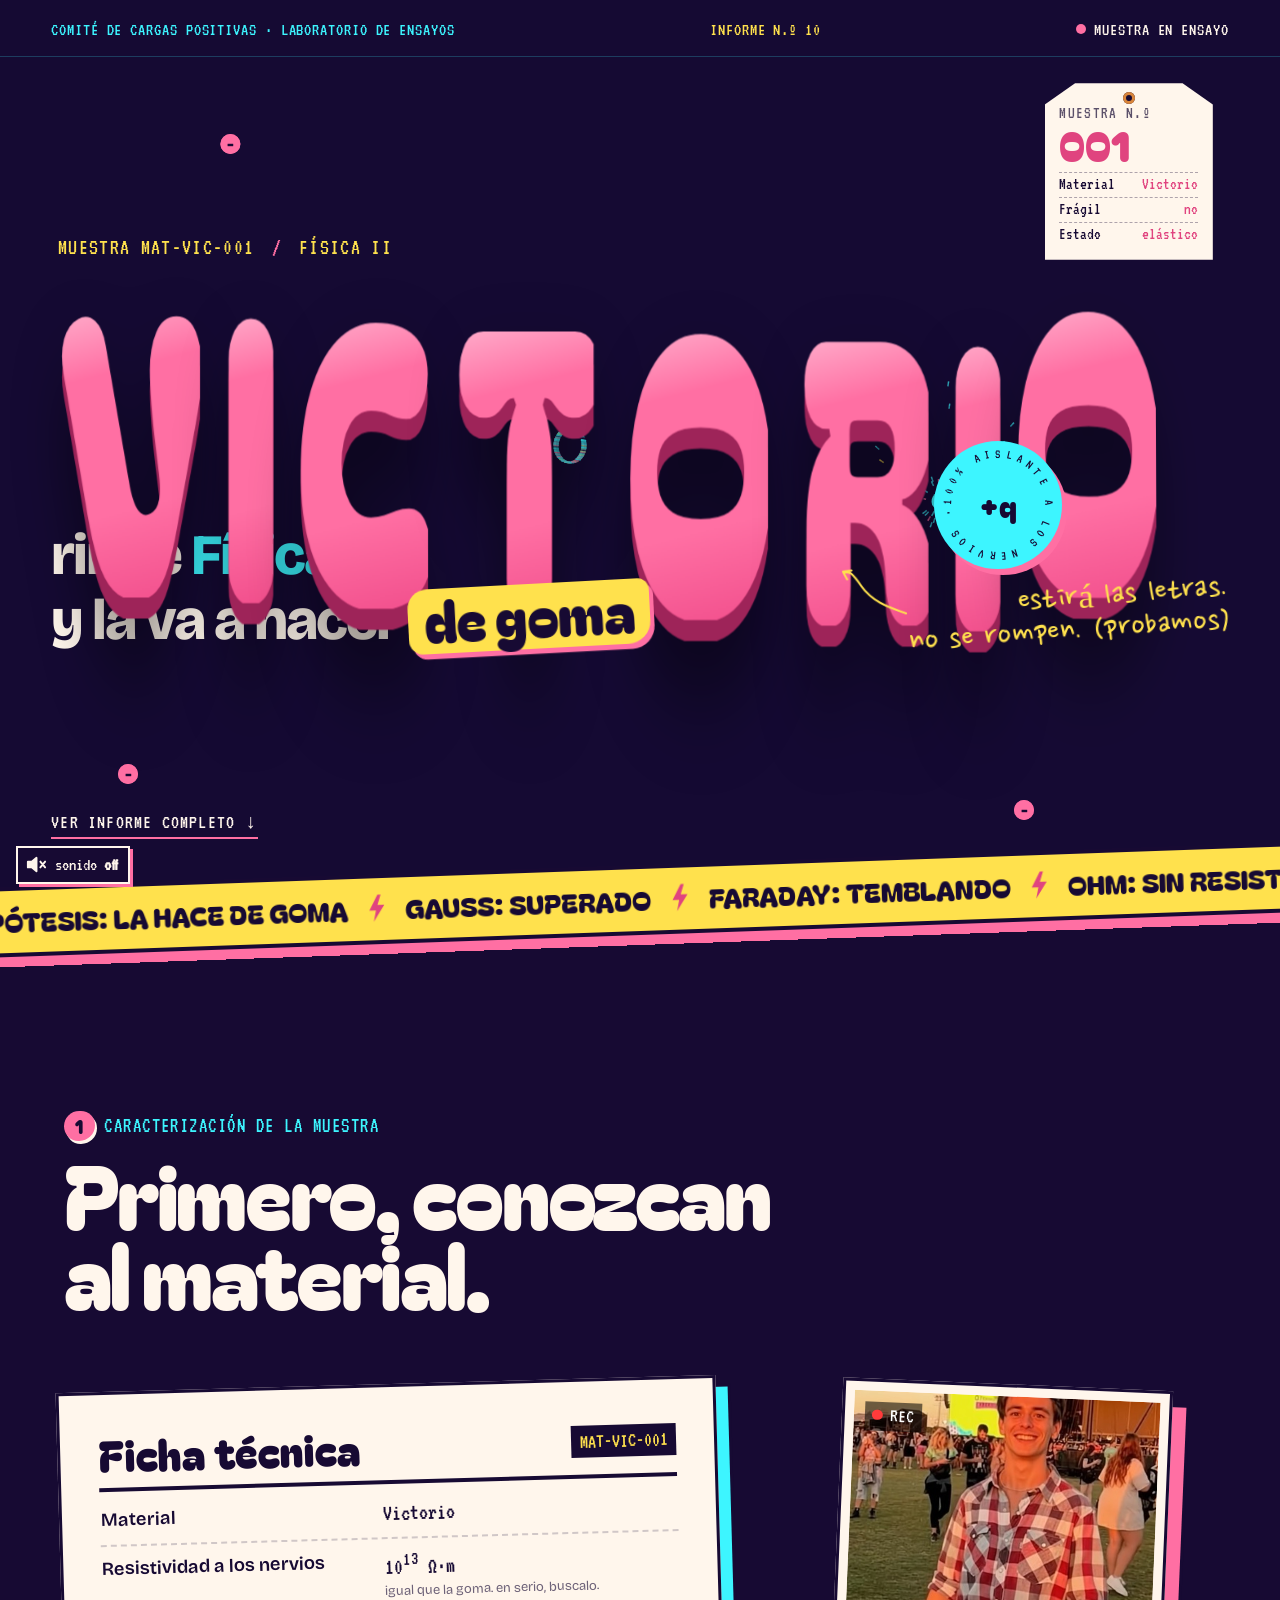
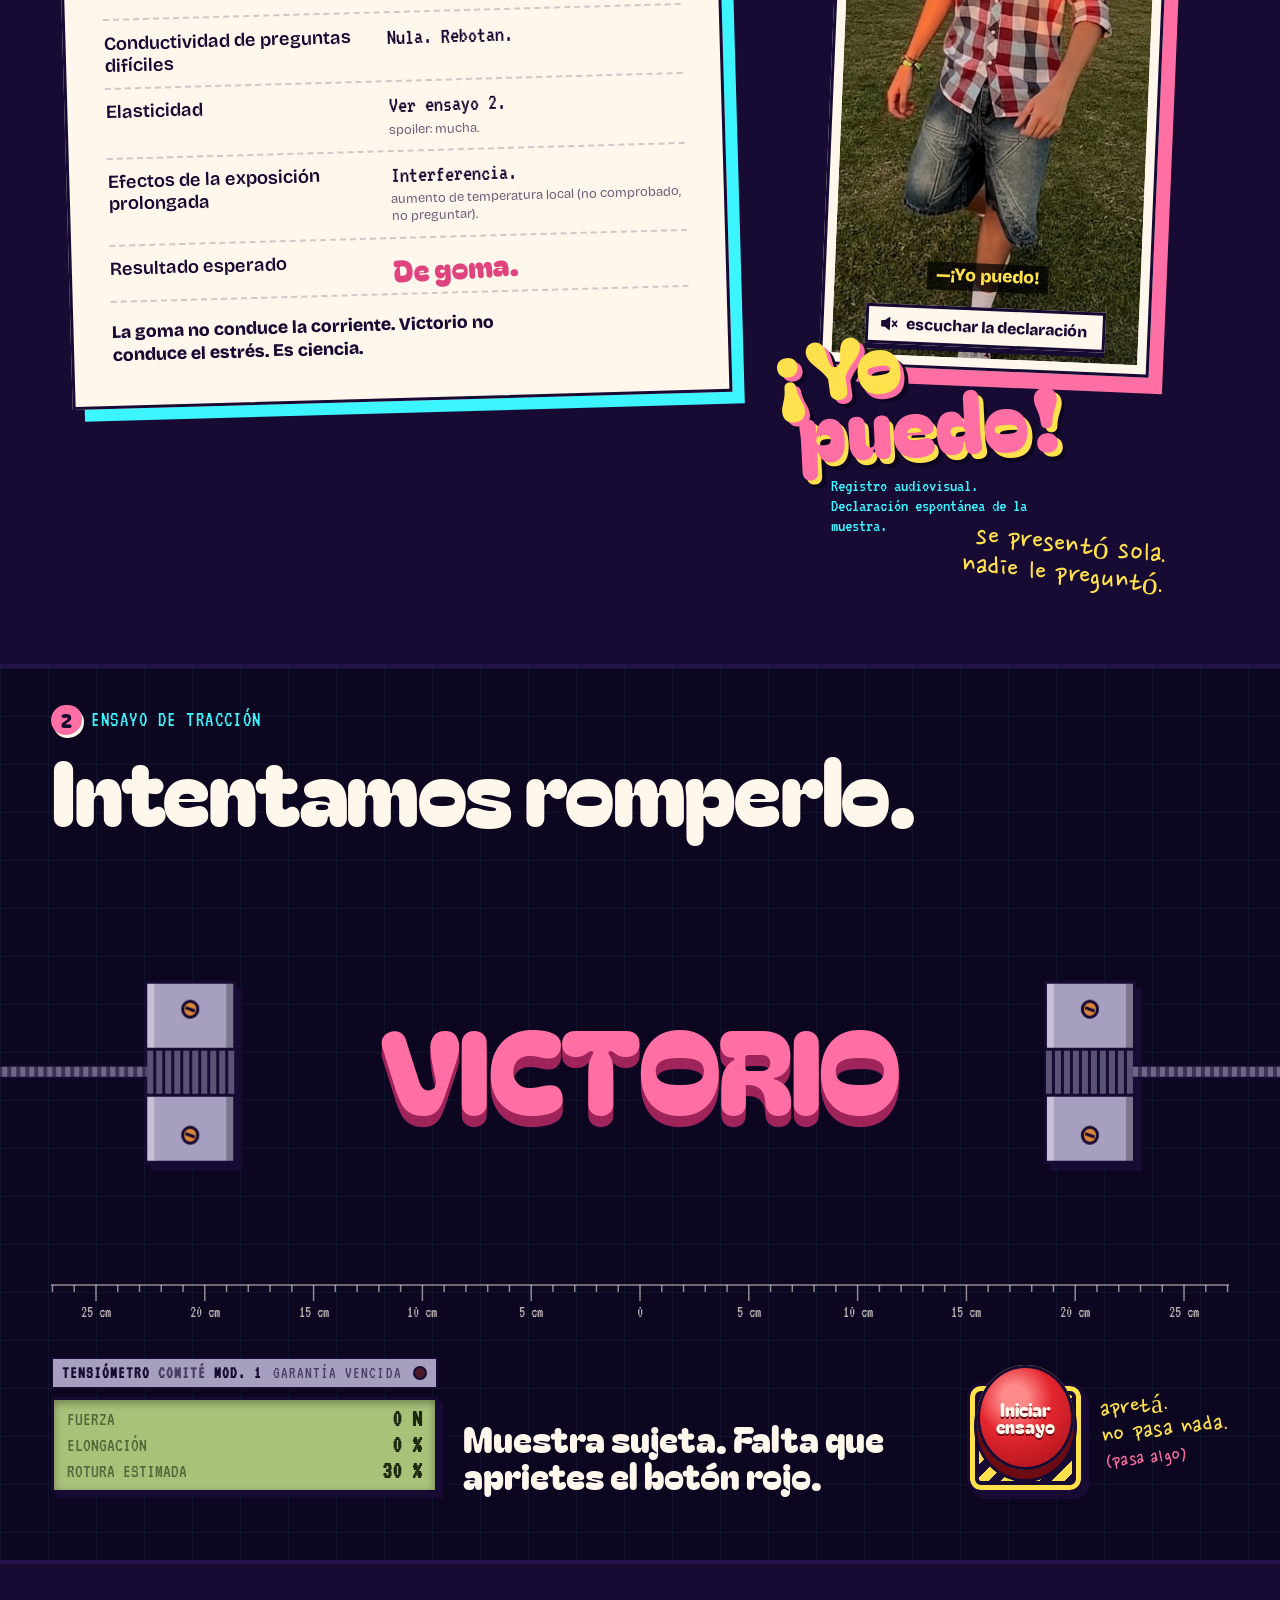
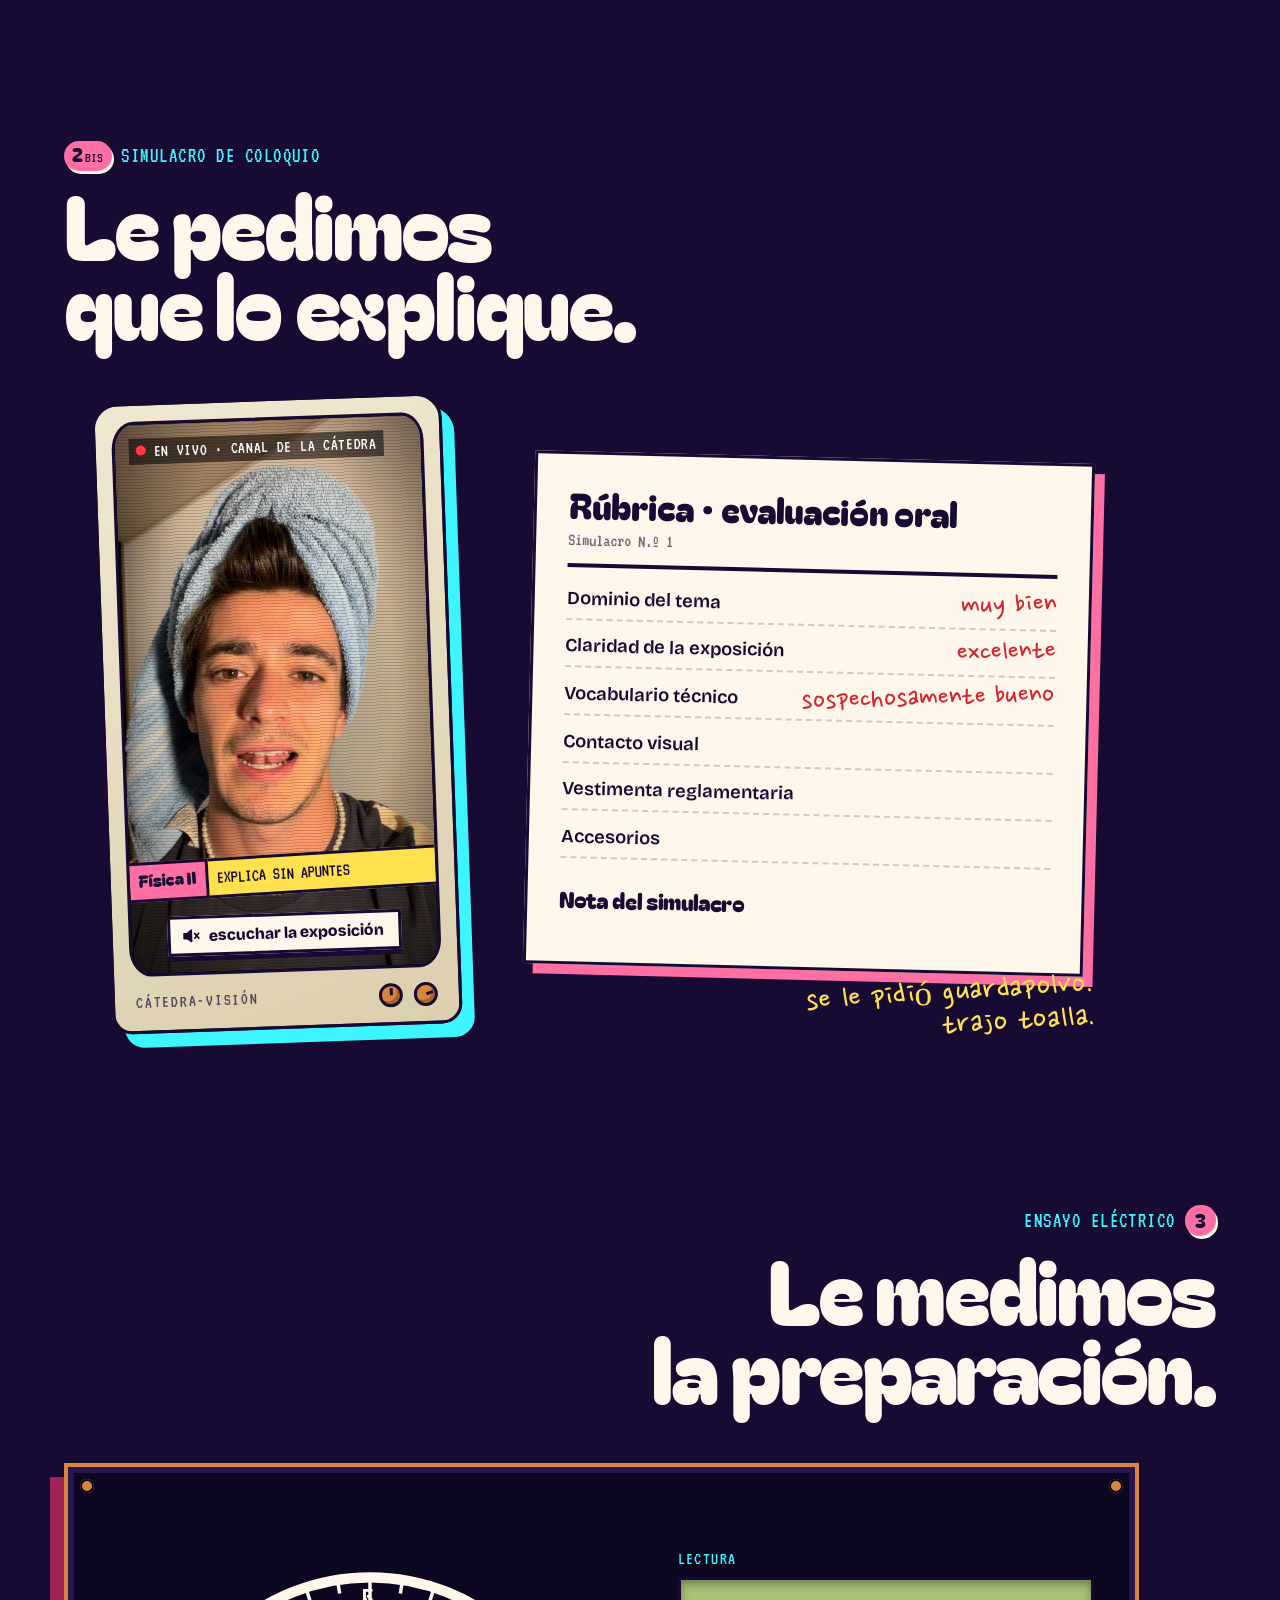
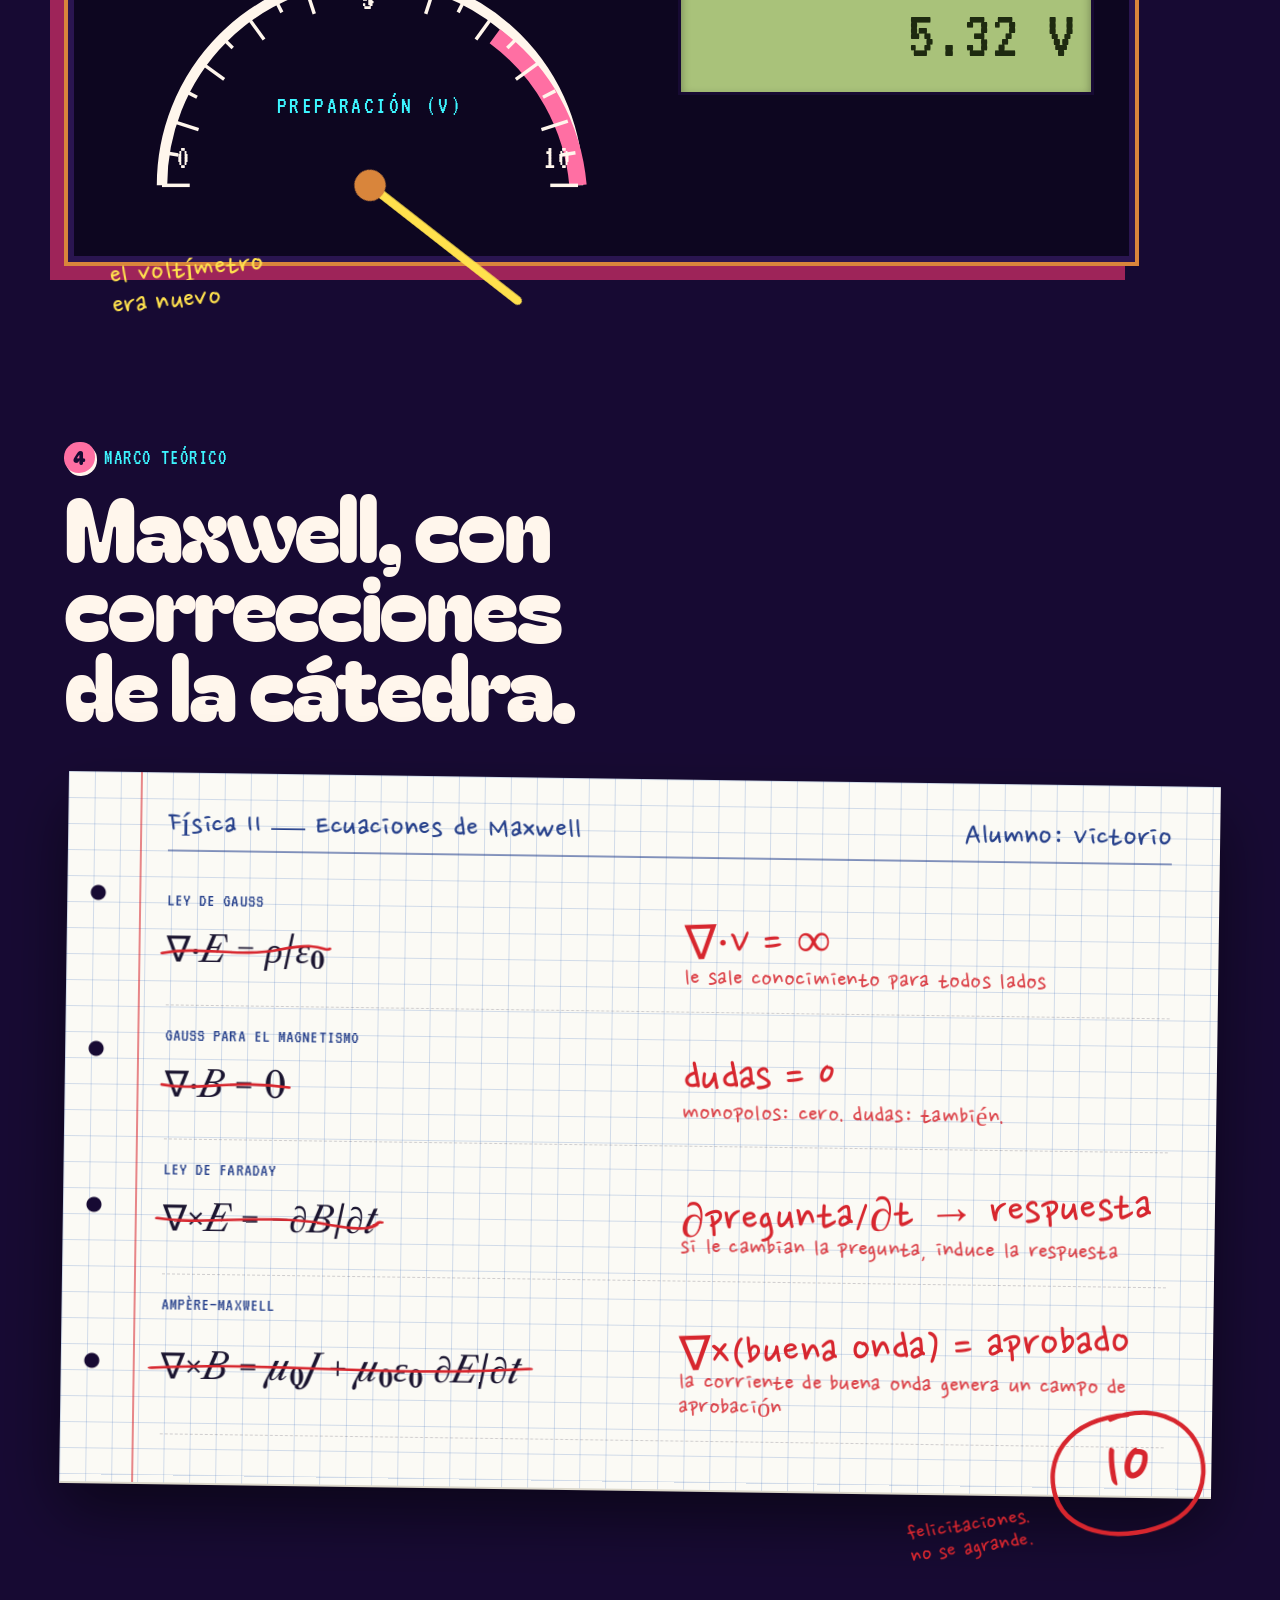
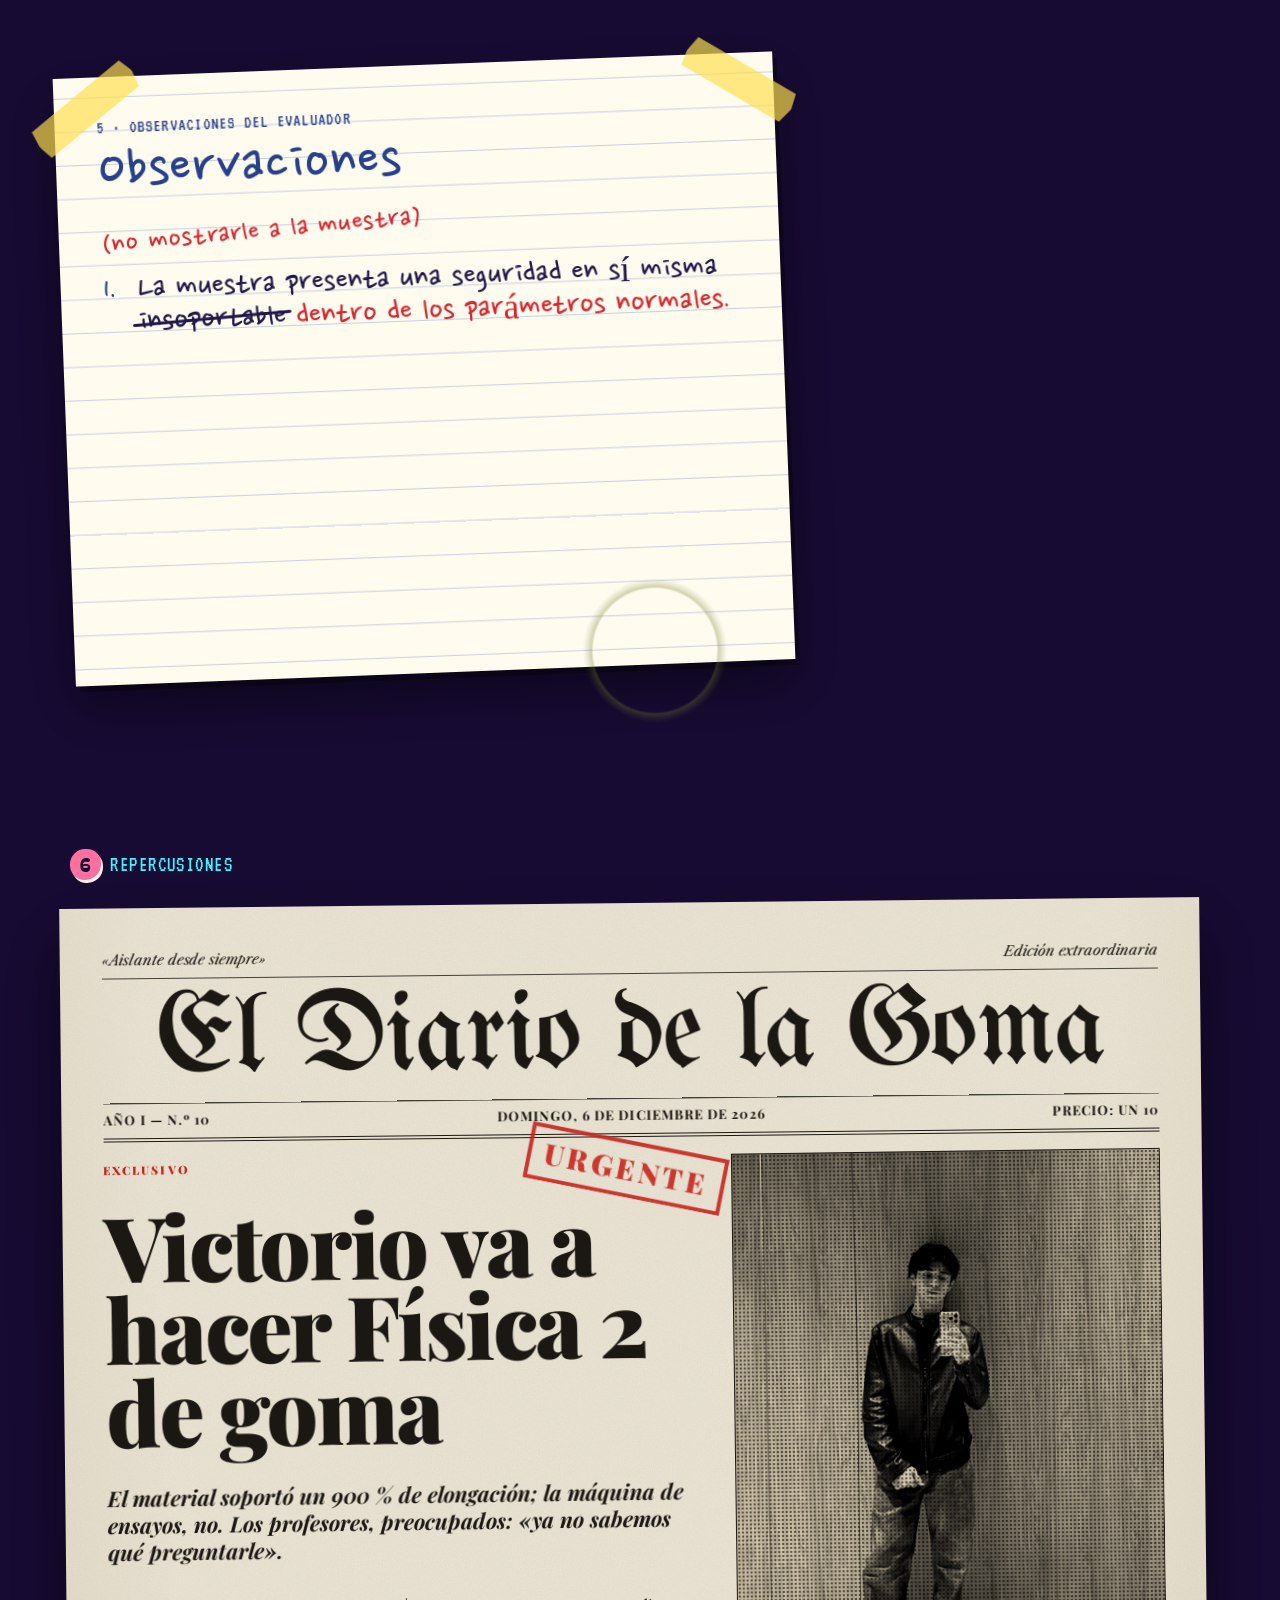
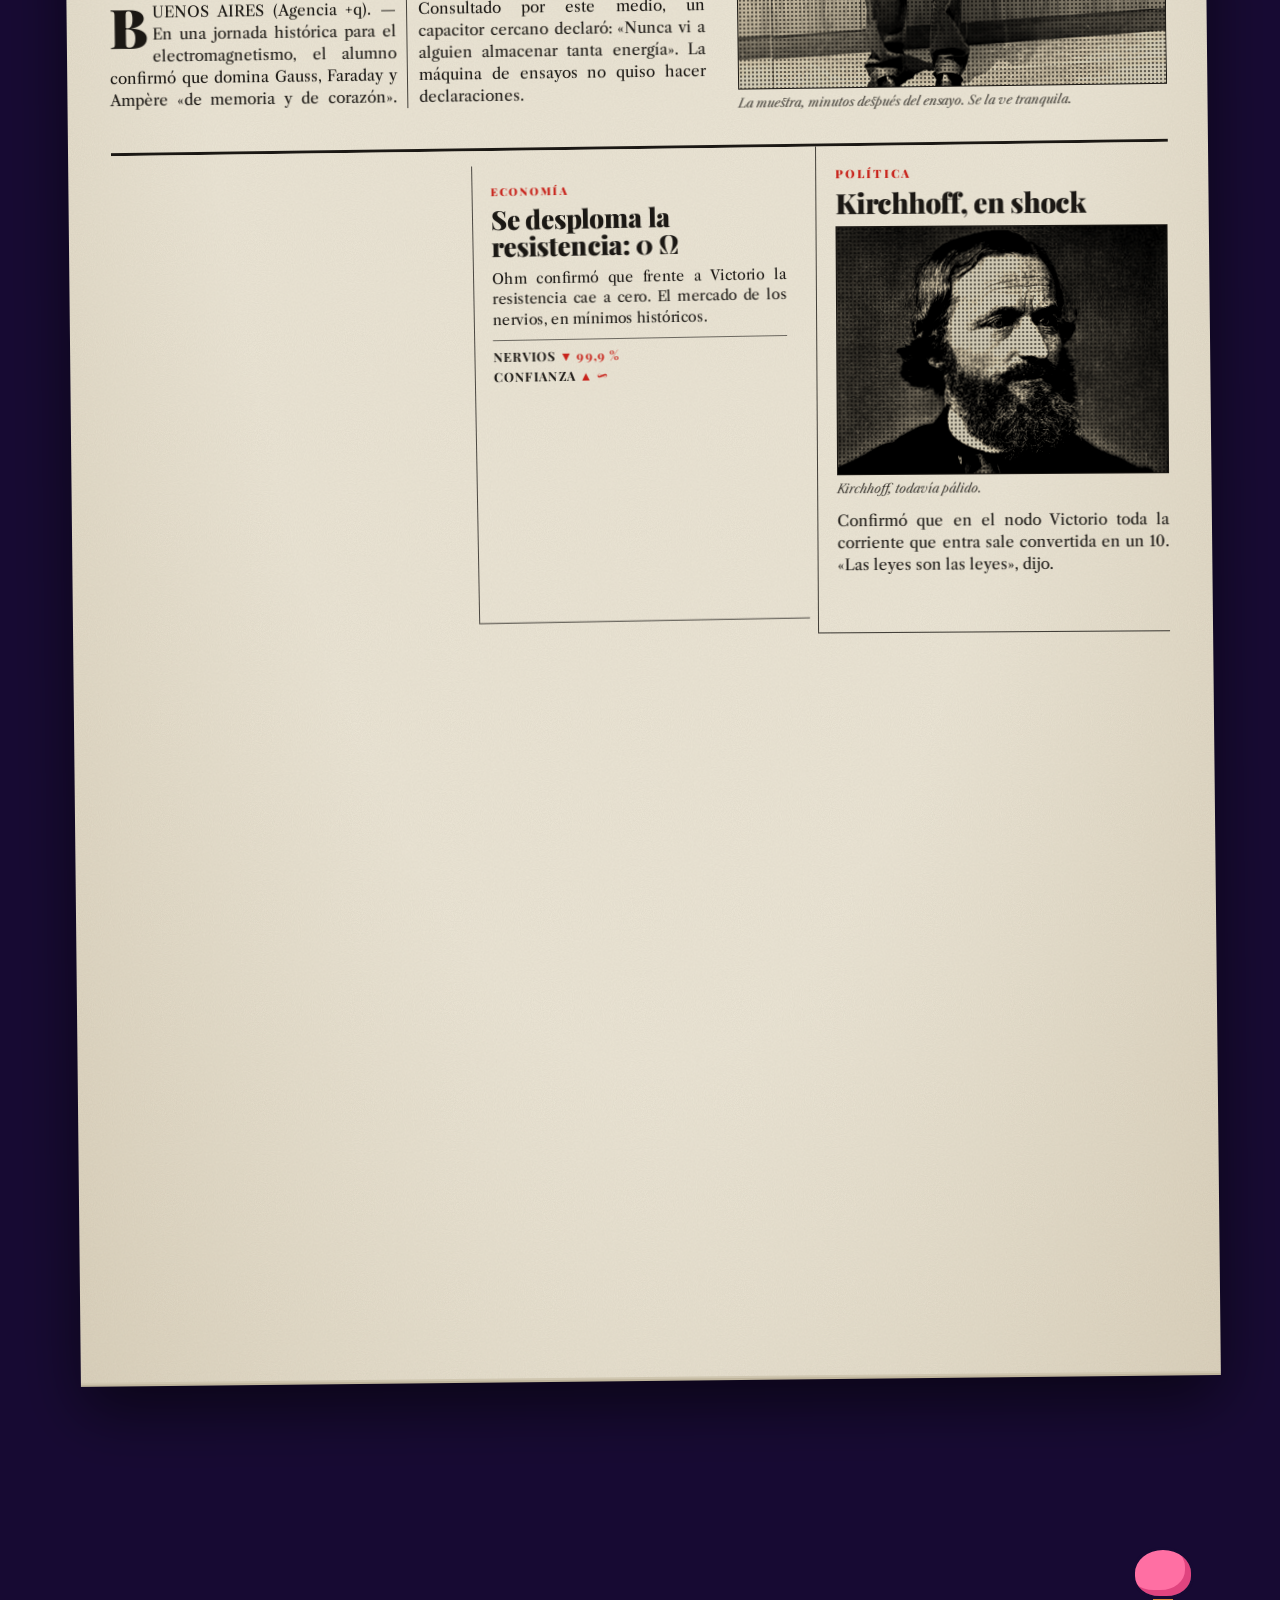
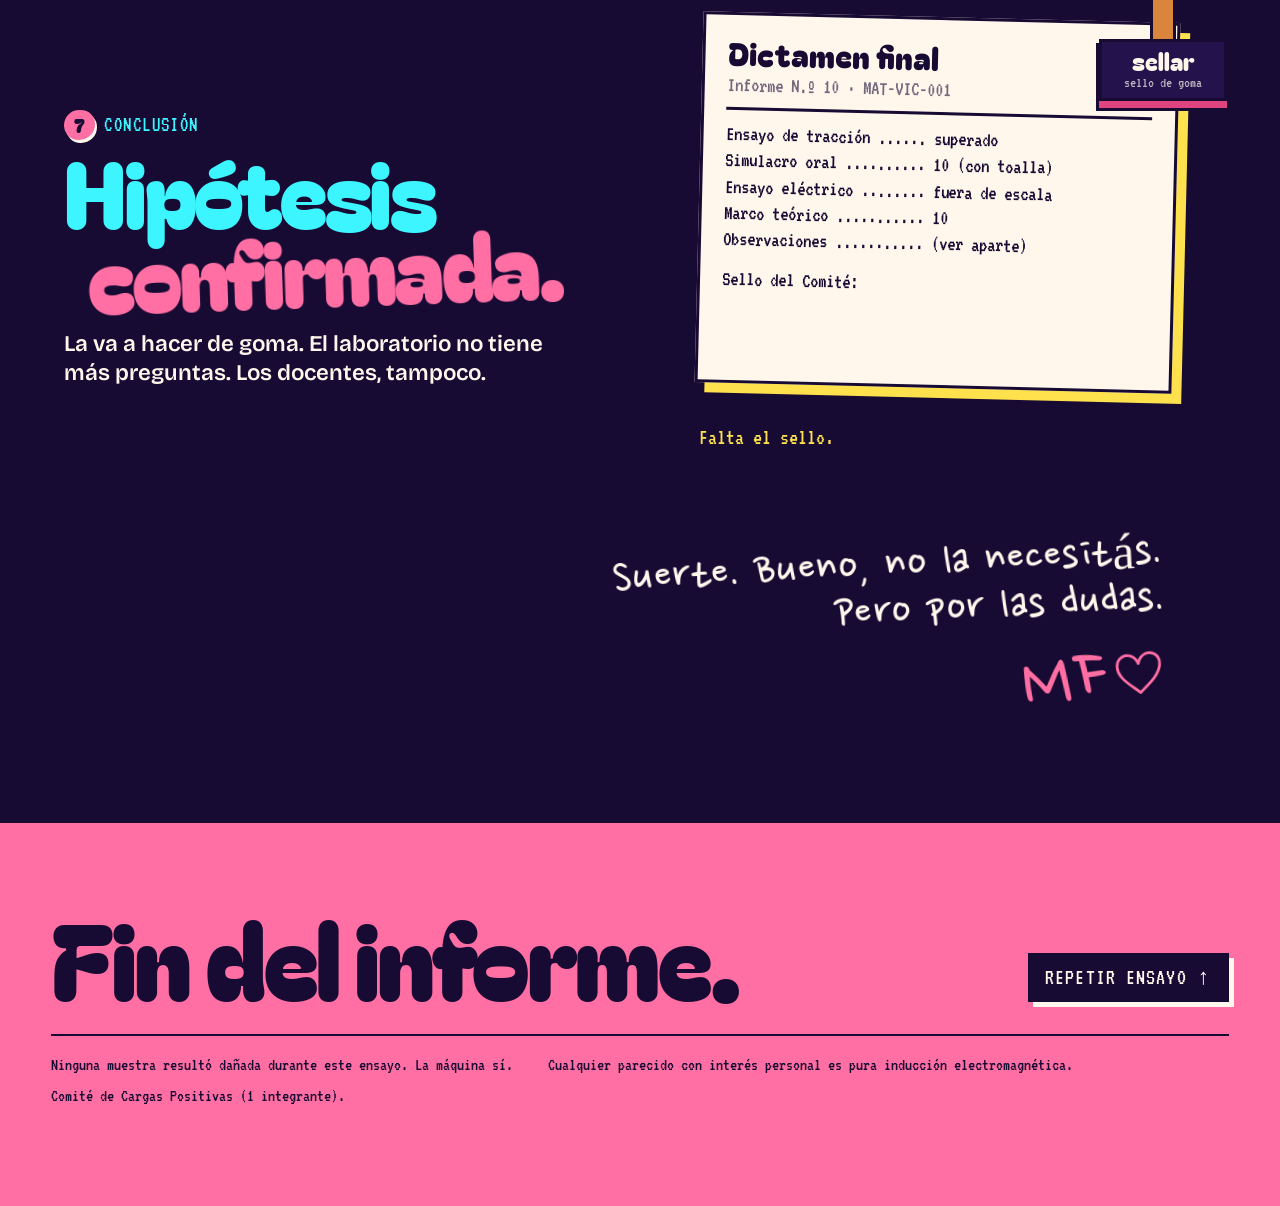
==== commit c2f5ad4a: "Simulacro de coloquio pasa a 2 bis, debajo del ensayo de tracción Co-Authored-By: Claude Opus 5.5 <n" ====
--- a/index.html
+++ b/index.html
@@ -186,6 +186,46 @@
           </div>
         </div>
         <p class="hand pull-note" aria-hidden="true">subestimamos<br />a la muestra</p>
+      </div>
+    </section>
+
+    <!-- ============ 2 BIS · SIMULACRO DE COLOQUIO ============ -->
+    <section class="oral" id="oral" aria-labelledby="oral-title">
+      <header class="sh sh-oral">
+        <p class="sh-label"><span class="sh-n sh-n-bis">2<small>bis</small></span> Simulacro de coloquio</p>
+        <h2 class="sh-title" id="oral-title">Le pedimos que lo explique.</h2>
+      </header>
+
+      <div class="oral-grid">
+        <figure class="tv" data-reveal="power">
+          <div class="tv-screen">
+            <video id="oralVideo" src="video/coloquio.mp4" poster="video/coloquio-poster.jpg"
+                   muted loop playsinline preload="metadata"
+                   aria-label="Victorio, con una toalla en la cabeza y un collar de perlas, explicando Física 2"></video>
+            <i class="tv-scan" aria-hidden="true"></i>
+            <span class="tv-live" aria-hidden="true"><i class="dot"></i> en vivo<span class="hide-m"> · canal de la cátedra</span></span>
+            <p class="tv-chyron" aria-hidden="true"><b>Física II</b><span>Explica sin apuntes</span></p>
+            <button class="yp-sound tv-sound" id="oralSound" type="button" aria-pressed="false">
+              <svg viewBox="0 0 24 24" aria-hidden="true"><path class="snd-body" d="M3 9h4l5-4v14l-5-4H3z"/><path class="snd-on" d="M15.5 8.5a5 5 0 0 1 0 7M18 6a8.5 8.5 0 0 1 0 12"/><path class="snd-off" d="M16 9l5 6M21 9l-5 6"/></svg>
+              <span class="yp-sound-txt">escuchar la exposición</span>
+            </button>
+          </div>
+          <div class="tv-bottom" aria-hidden="true"><span>Cátedra-Visión</span><i class="knob"></i><i class="knob"></i></div>
+        </figure>
+
+        <div class="rubric" data-reveal="drop">
+          <p class="rubric-h"><b>Rúbrica · evaluación oral</b><span>Simulacro N.º 1</span></p>
+          <ul class="rubric-list" id="rubricList">
+            <li><span>Dominio del tema</span><b>muy bien</b></li>
+            <li><span>Claridad de la exposición</span><b>excelente</b></li>
+            <li><span>Vocabulario técnico</span><b>sospechosamente bueno</b></li>
+            <li><span>Contacto visual</span><b>demasiado</b></li>
+            <li class="bad"><span>Vestimenta reglamentaria</span><b>toalla</b></li>
+            <li class="bad"><span>Accesorios</span><b>collar de perlas (?)</b></li>
+            <li class="tot"><span>Nota del simulacro</span><b>10 igual</b></li>
+          </ul>
+          <p class="hand rubric-note">se le pidió guardapolvo.<br />trajo toalla.</p>
+        </div>
       </div>
     </section>
 
@@ -261,46 +301,6 @@
       </div>
     </section>
 
-    <!-- ============ 4 BIS · SIMULACRO DE COLOQUIO ============ -->
-    <section class="oral" id="oral" aria-labelledby="oral-title">
-      <header class="sh sh-oral">
-        <p class="sh-label"><span class="sh-n sh-n-bis">4<small>bis</small></span> Simulacro de coloquio</p>
-        <h2 class="sh-title" id="oral-title">Le pedimos que lo explique.</h2>
-      </header>
-
-      <div class="oral-grid">
-        <figure class="tv" data-reveal="power">
-          <div class="tv-screen">
-            <video id="oralVideo" src="video/coloquio.mp4" poster="video/coloquio-poster.jpg"
-                   muted loop playsinline preload="metadata"
-                   aria-label="Victorio, con una toalla en la cabeza y un collar de perlas, explicando Física 2"></video>
-            <i class="tv-scan" aria-hidden="true"></i>
-            <span class="tv-live" aria-hidden="true"><i class="dot"></i> en vivo<span class="hide-m"> · canal de la cátedra</span></span>
-            <p class="tv-chyron" aria-hidden="true"><b>Física II</b><span>Explica sin apuntes</span></p>
-            <button class="yp-sound tv-sound" id="oralSound" type="button" aria-pressed="false">
-              <svg viewBox="0 0 24 24" aria-hidden="true"><path class="snd-body" d="M3 9h4l5-4v14l-5-4H3z"/><path class="snd-on" d="M15.5 8.5a5 5 0 0 1 0 7M18 6a8.5 8.5 0 0 1 0 12"/><path class="snd-off" d="M16 9l5 6M21 9l-5 6"/></svg>
-              <span class="yp-sound-txt">escuchar la exposición</span>
-            </button>
-          </div>
-          <div class="tv-bottom" aria-hidden="true"><span>Cátedra-Visión</span><i class="knob"></i><i class="knob"></i></div>
-        </figure>
-
-        <div class="rubric" data-reveal="drop">
-          <p class="rubric-h"><b>Rúbrica · evaluación oral</b><span>Simulacro N.º 1</span></p>
-          <ul class="rubric-list" id="rubricList">
-            <li><span>Dominio del tema</span><b>muy bien</b></li>
-            <li><span>Claridad de la exposición</span><b>excelente</b></li>
-            <li><span>Vocabulario técnico</span><b>sospechosamente bueno</b></li>
-            <li><span>Contacto visual</span><b>demasiado</b></li>
-            <li class="bad"><span>Vestimenta reglamentaria</span><b>toalla</b></li>
-            <li class="bad"><span>Accesorios</span><b>collar de perlas (?)</b></li>
-            <li class="tot"><span>Nota del simulacro</span><b>10 igual</b></li>
-          </ul>
-          <p class="hand rubric-note">se le pidió guardapolvo.<br />trajo toalla.</p>
-        </div>
-      </div>
-    </section>
-
     <!-- ============ 5 · OBSERVACIONES ============ -->
     <section class="obs" id="obs" aria-labelledby="obs-title">
       <div class="note" data-reveal="tape">
@@ -426,9 +426,9 @@
         <div class="report" id="report">
           <p class="report-h"><b>Dictamen final</b><span>Informe N.º 10 · MAT-VIC-001</span></p>
           <p class="report-l">Ensayo de tracción ...... superado</p>
+          <p class="report-l">Simulacro oral .......... 10 (con toalla)</p>
           <p class="report-l">Ensayo eléctrico ........ fuera de escala</p>
           <p class="report-l">Marco teórico ........... 10</p>
-          <p class="report-l">Simulacro oral .......... 10 (con toalla)</p>
           <p class="report-l">Observaciones ........... (ver aparte)</p>
           <p class="report-l report-sig">Sello del Comité:</p>
           <div class="impressions" id="impressions" aria-hidden="true"></div>
--- a/styles.css
+++ b/styles.css
@@ -1337,7 +1337,7 @@
 }
 
 /* =========================================================
-   4 BIS · SIMULACRO DE COLOQUIO
+   2 BIS · SIMULACRO DE COLOQUIO
    ========================================================= */
 .sh-n-bis { width: auto; padding: 0 .45em; border-radius: 1em; gap: .1em; display: inline-flex; align-items: baseline; }
 .sh-n-bis small { font-family: var(--f-mono); font-size: .8em; letter-spacing: .02em; }
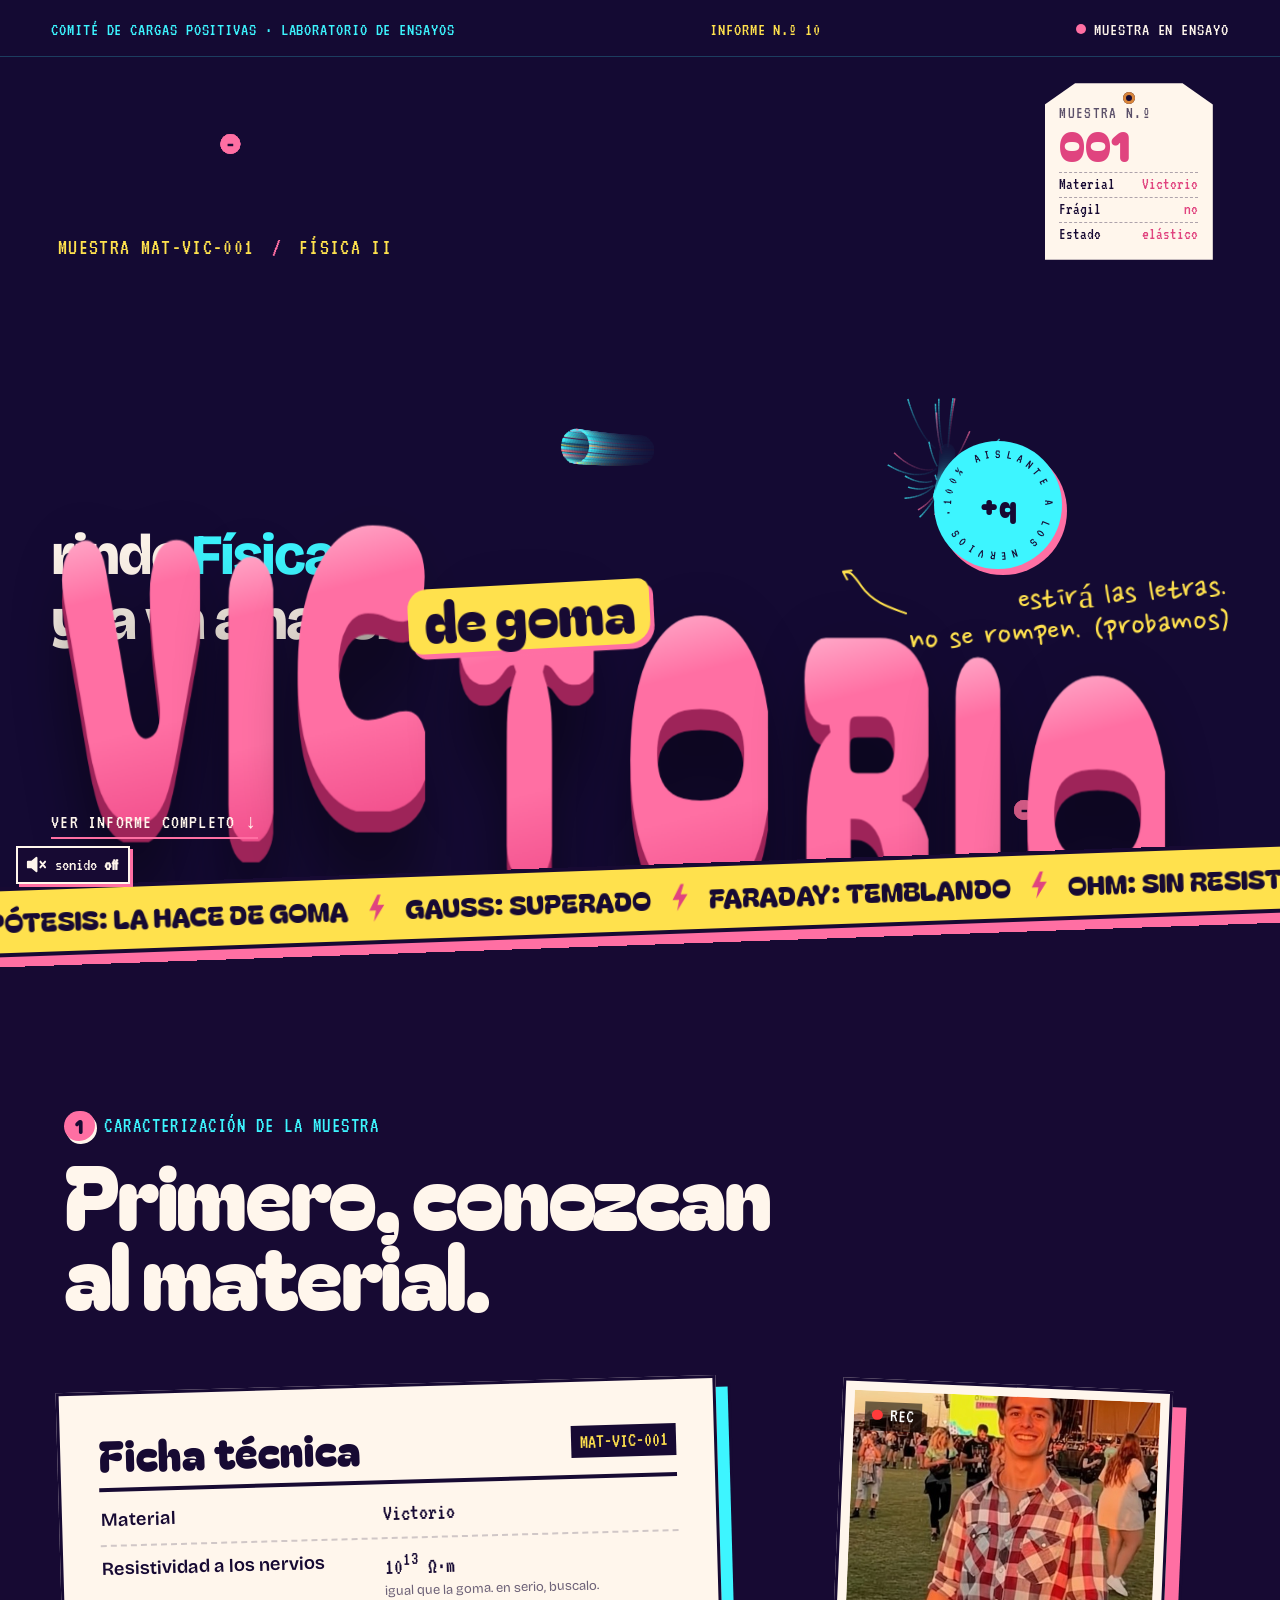
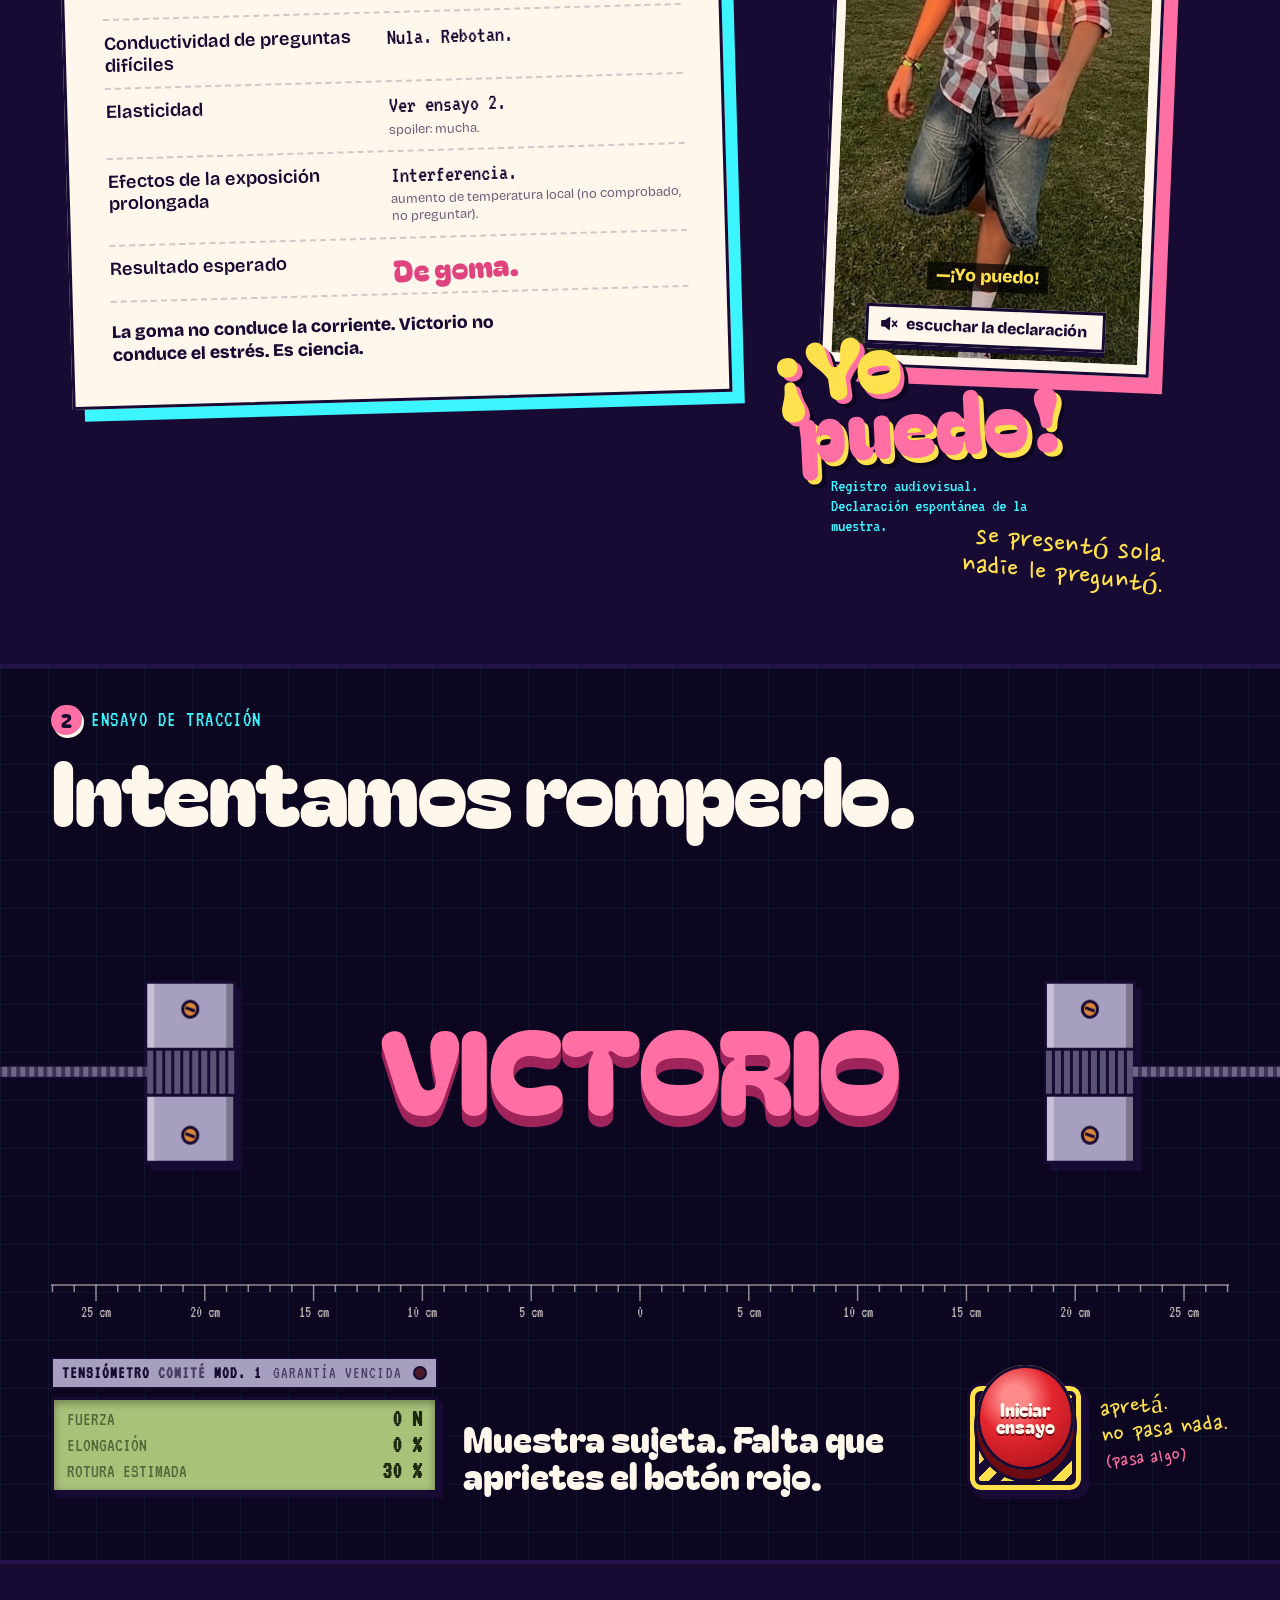
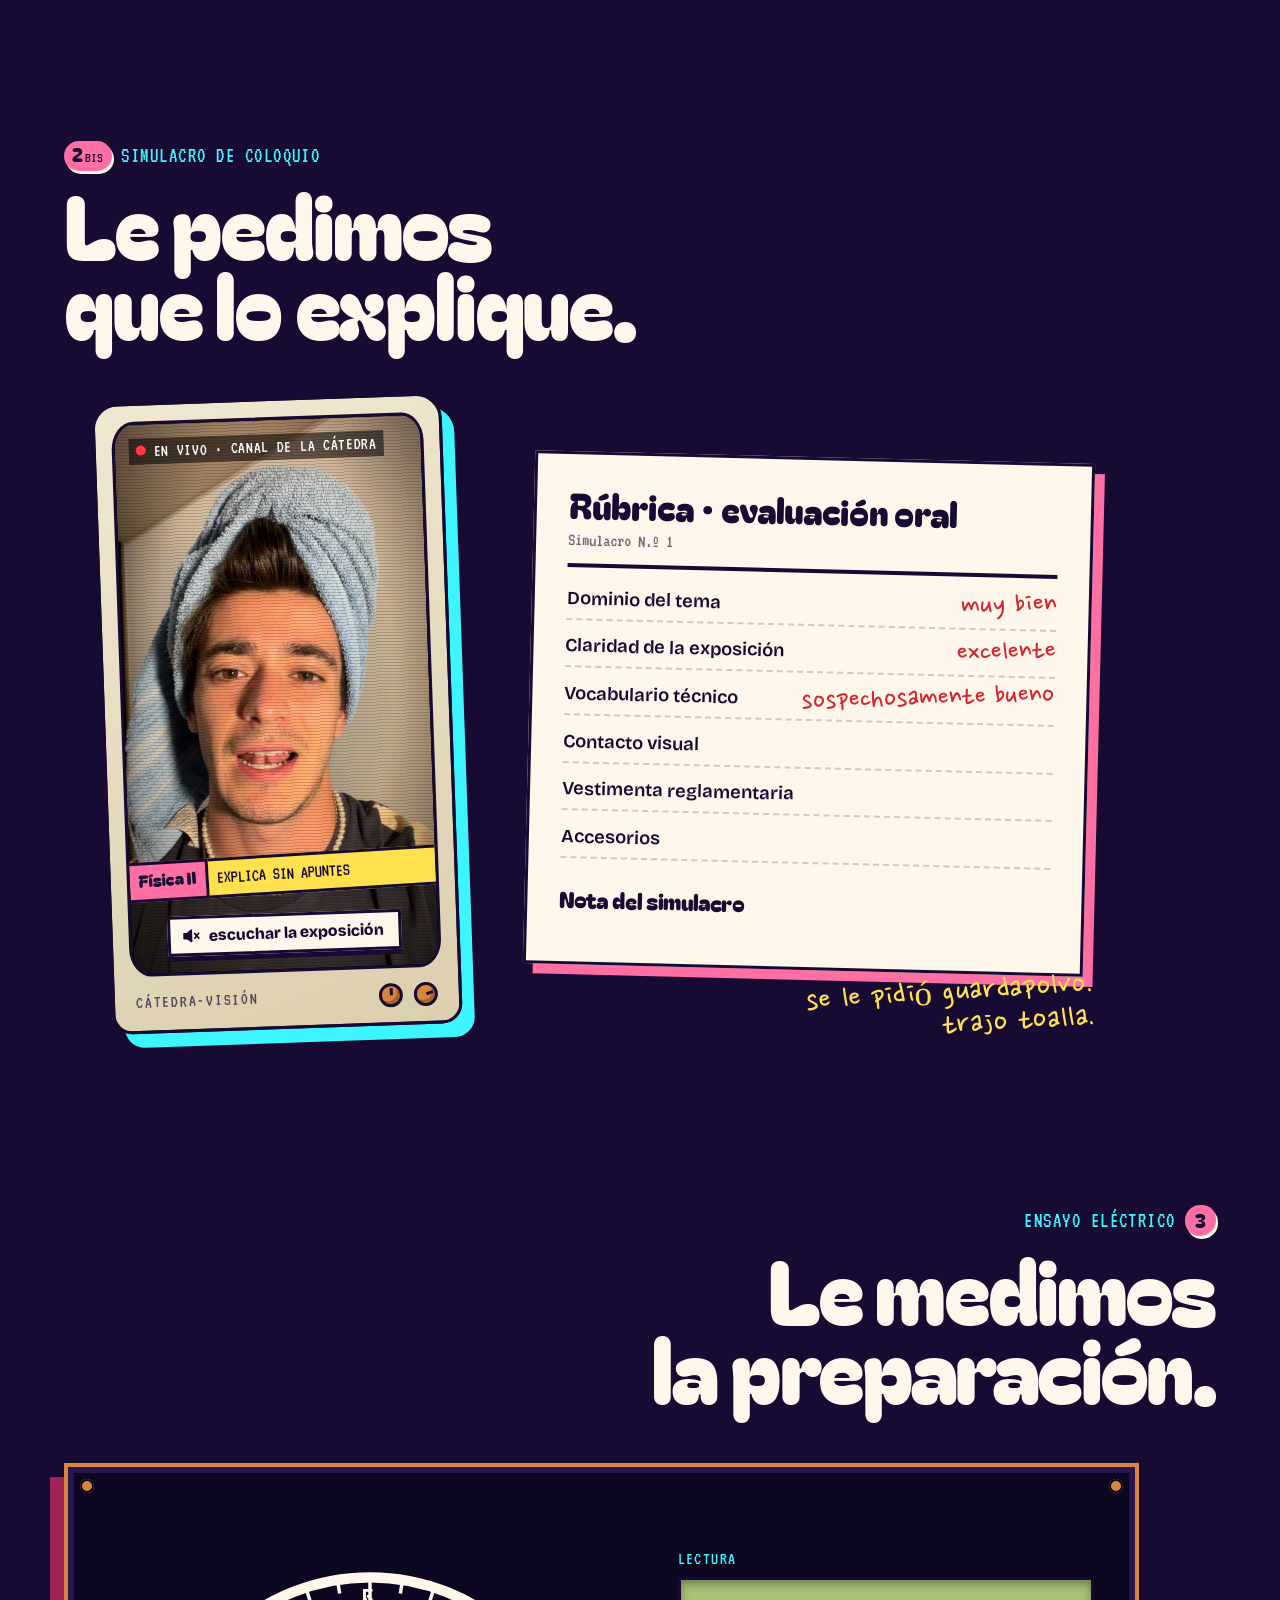
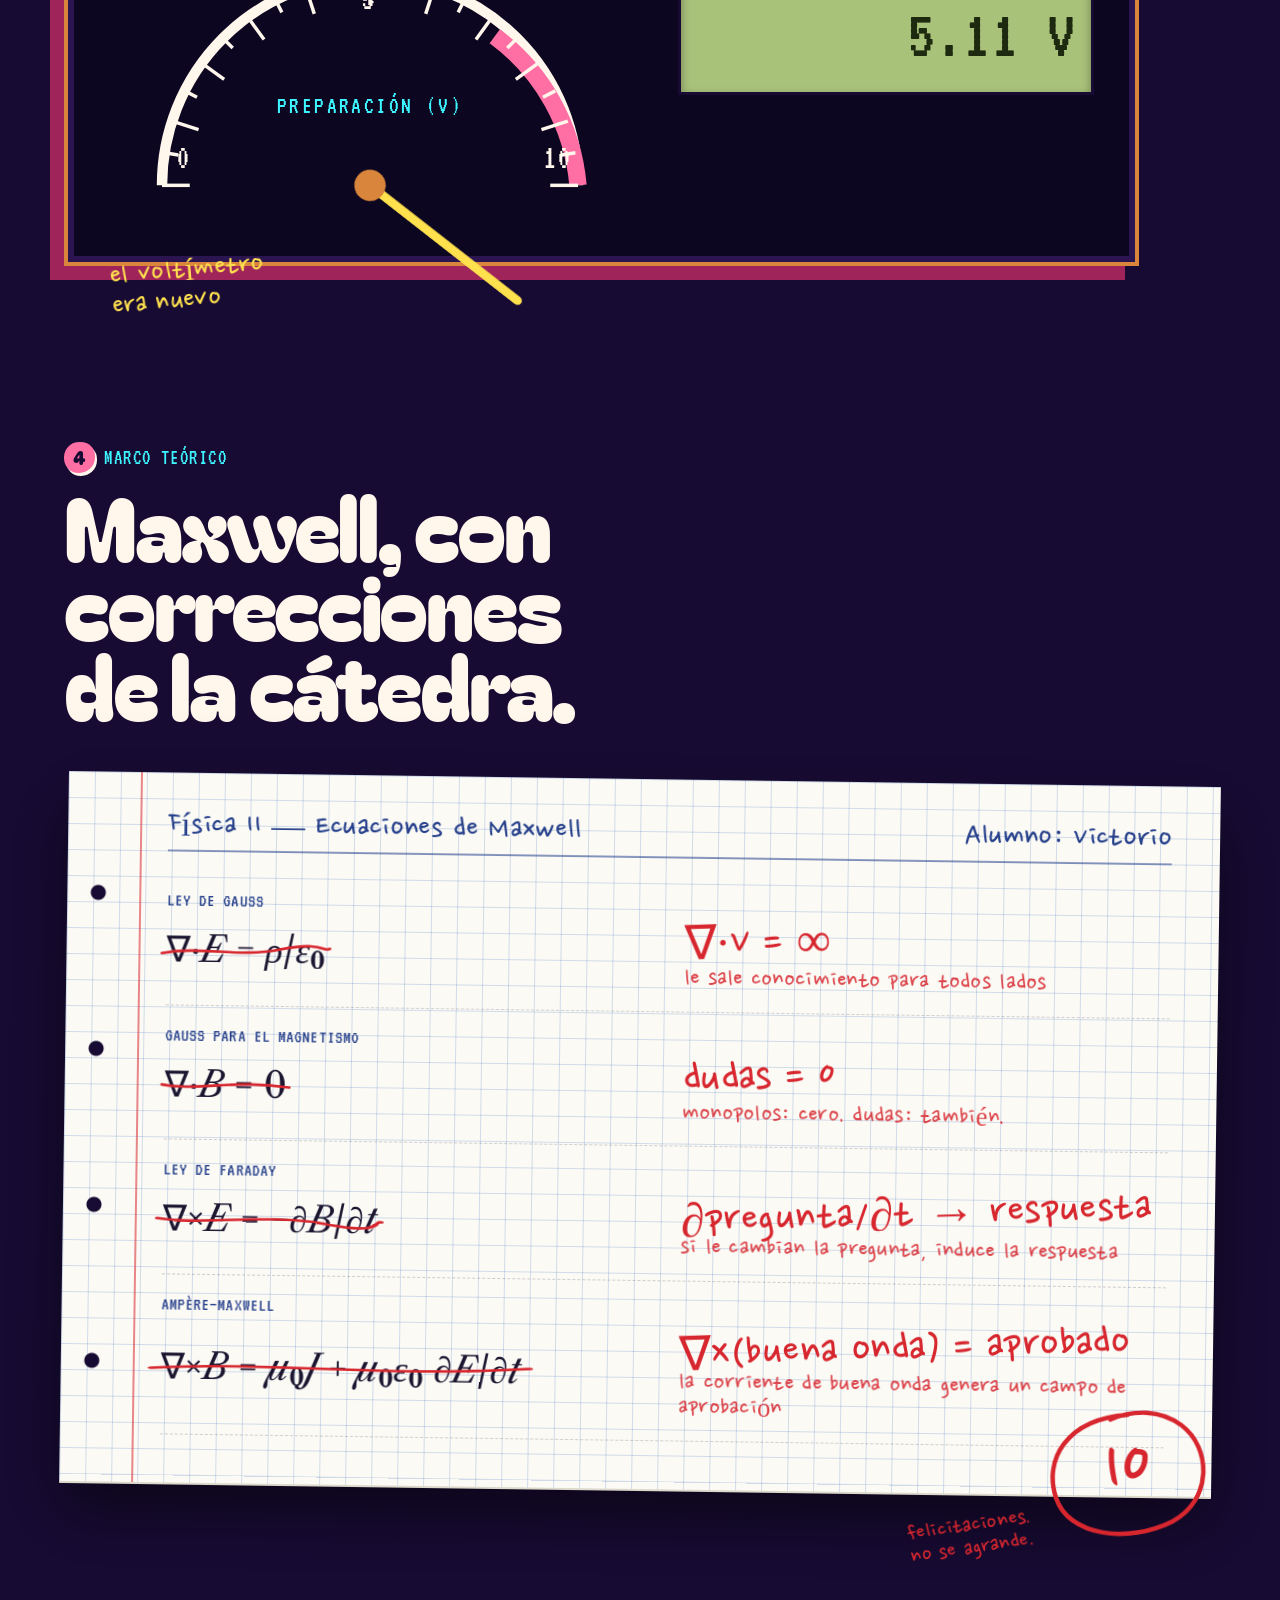
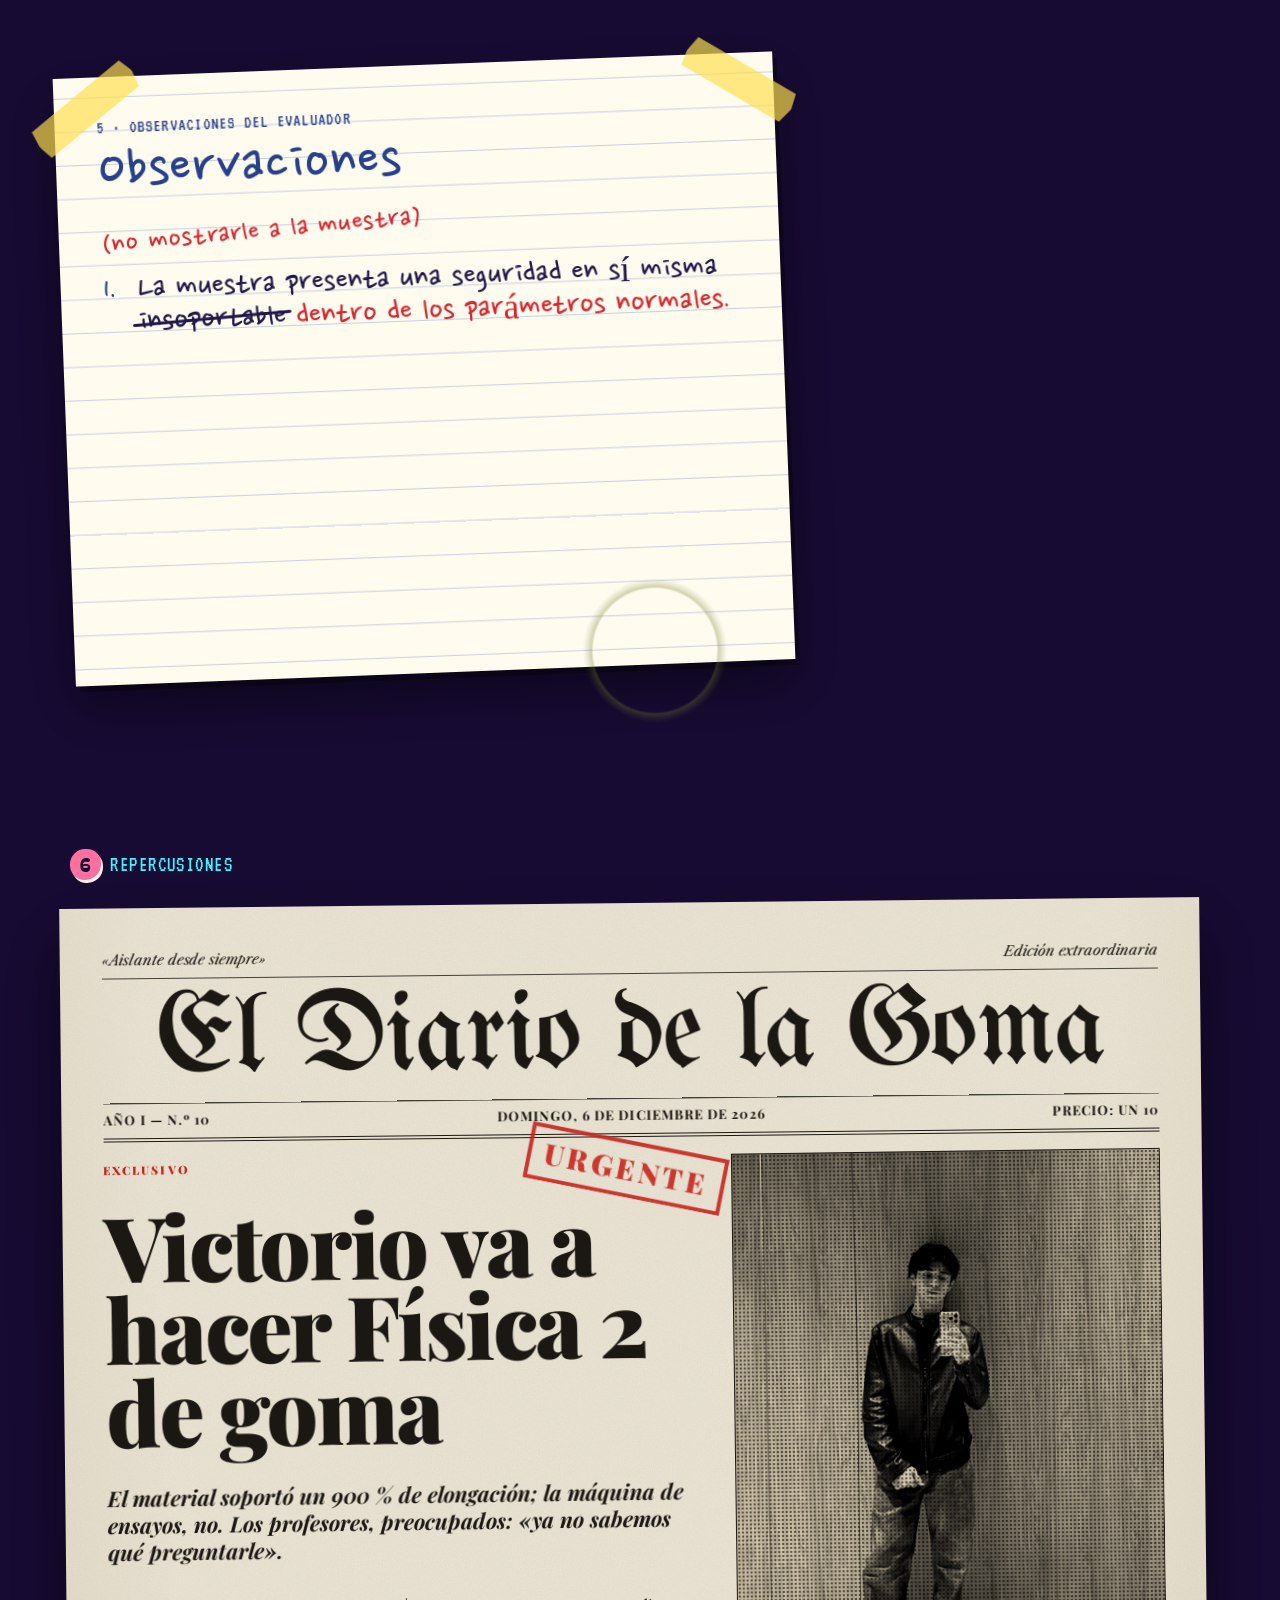
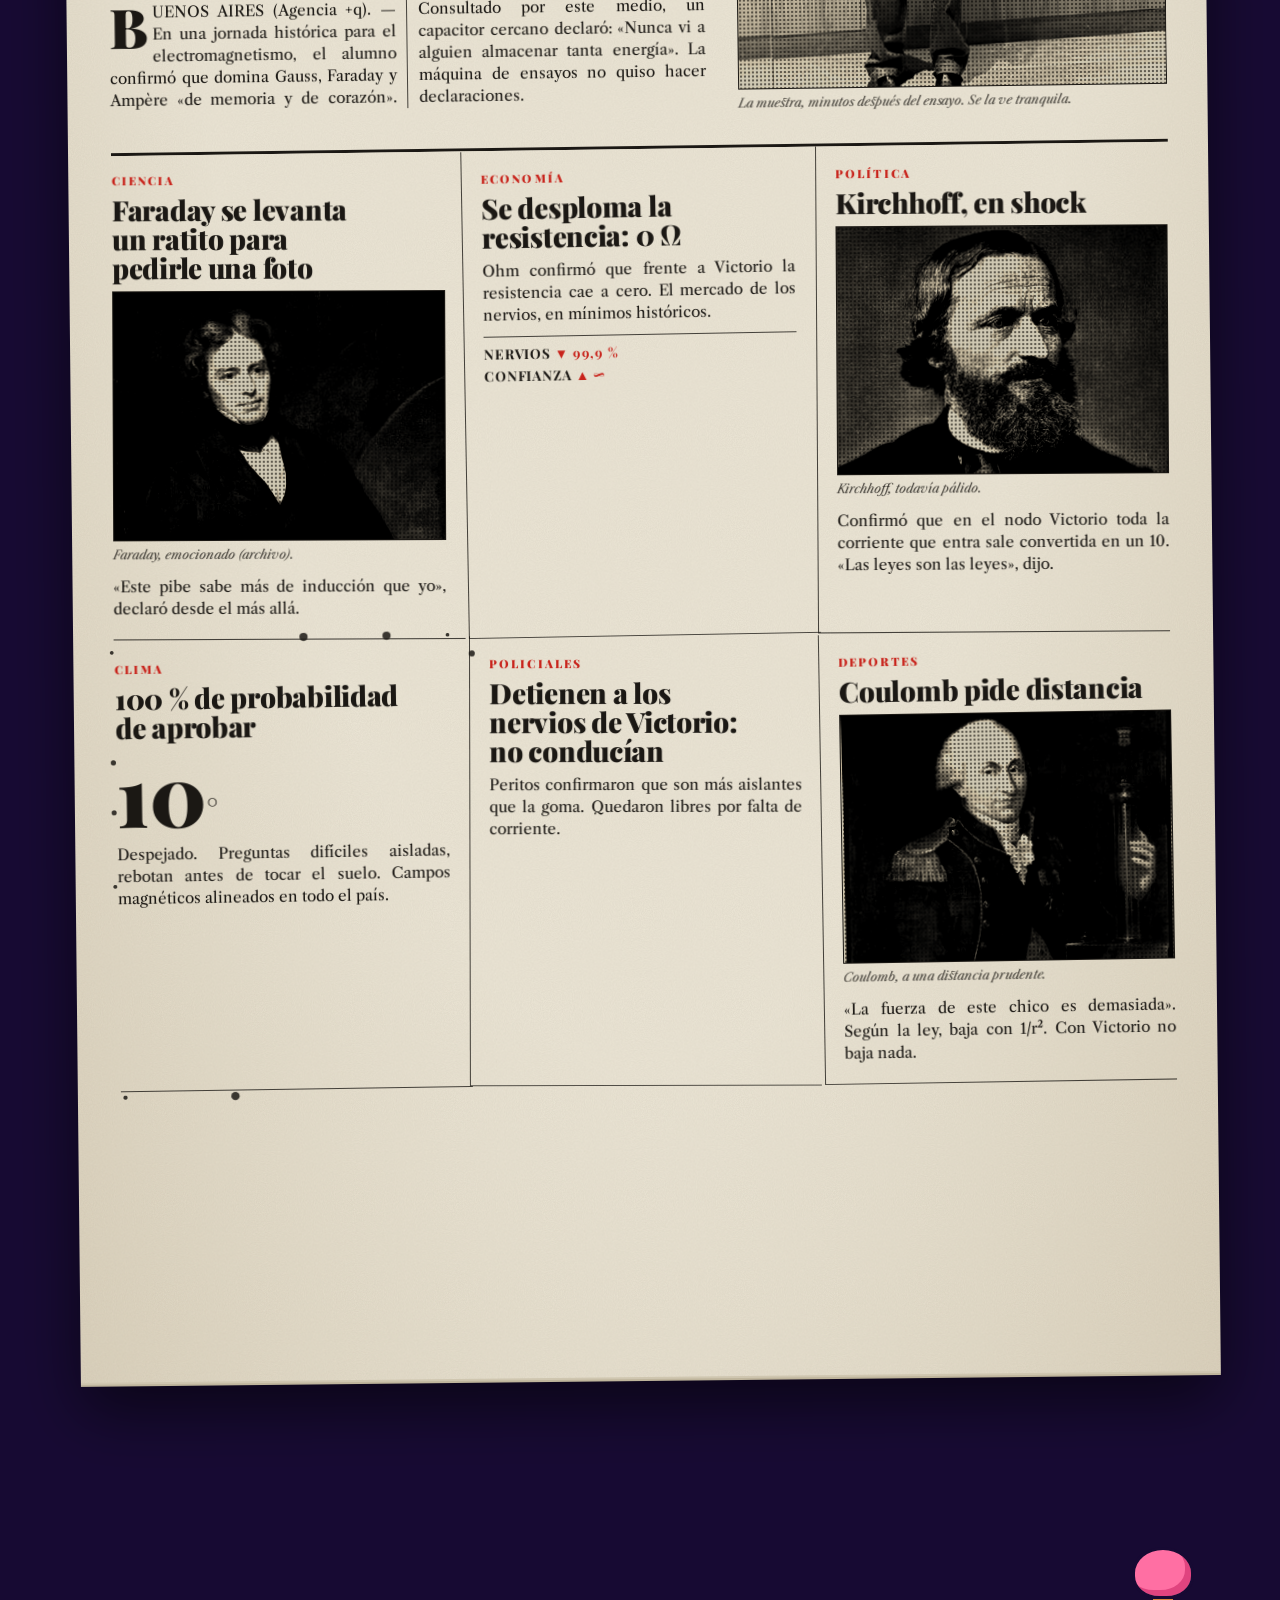
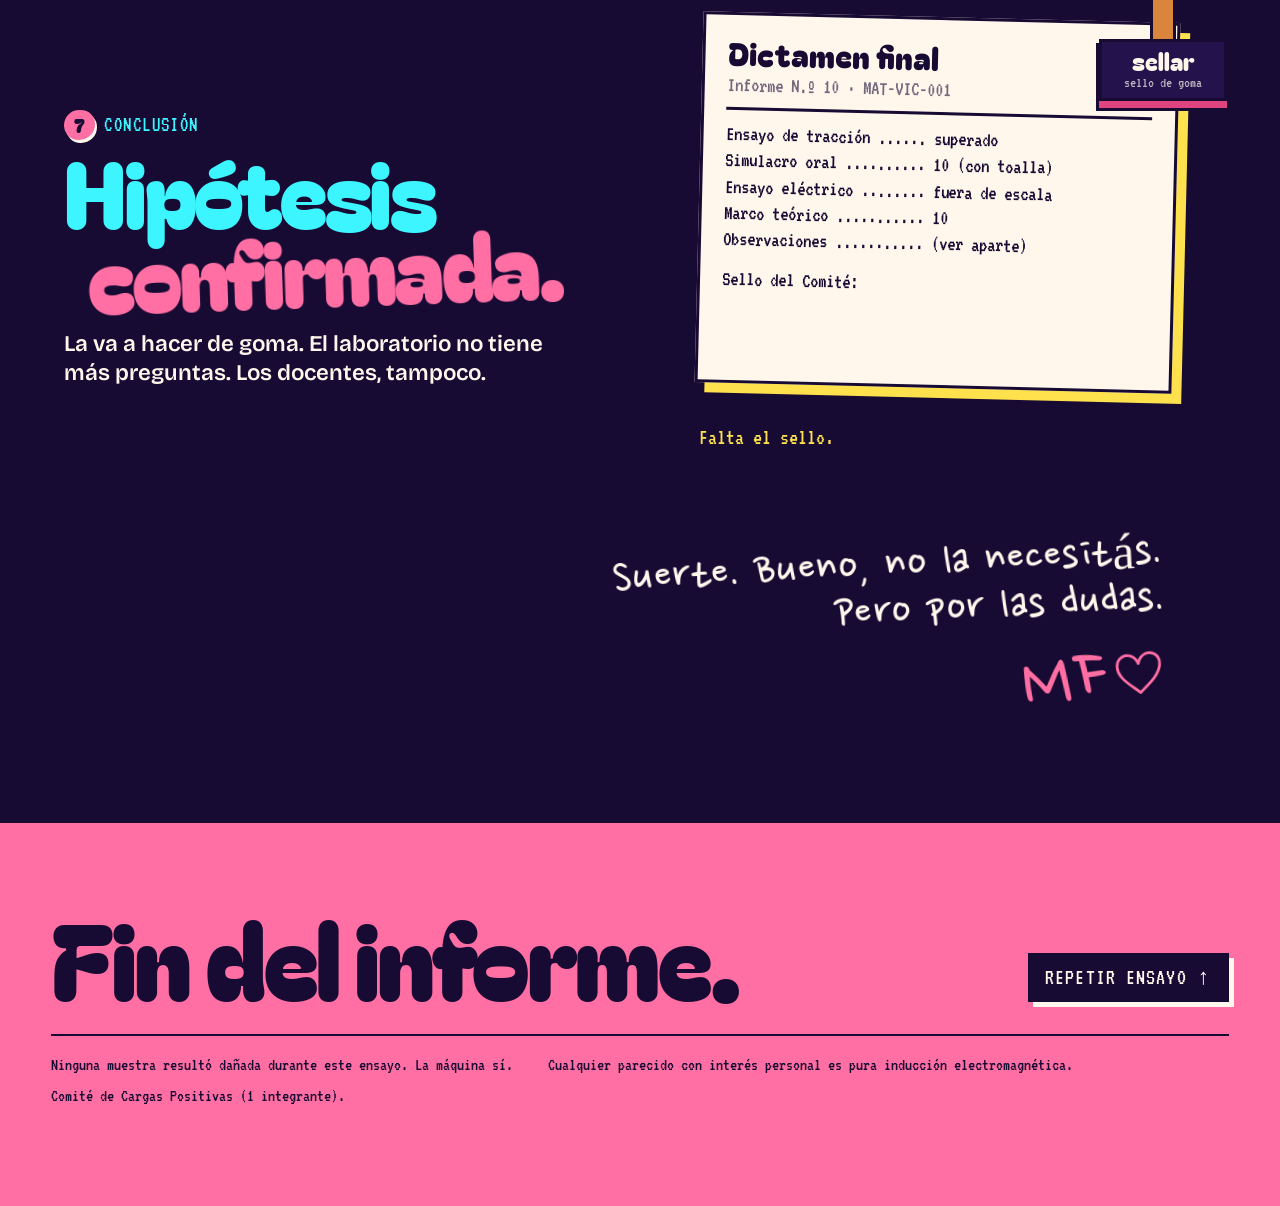
==== commit 291741a3: "Observaciones: 'nivel de lindo' Co-Authored-By: Claude Opus 5.5 <noreply@anthropic.com>" ====
--- a/index.html
+++ b/index.html
@@ -311,7 +311,7 @@
         <ol class="note-list">
           <li>La muestra presenta una seguridad en sí misma <s>insoportable</s> <ins>dentro de los parámetros normales.</ins></li>
           <li>Durante el ensayo la temperatura del laboratorio subió 2&nbsp;°C. Causa probable: <s>la muestra</s> <ins>el calefactor.</ins></li>
-          <li>Nivel de facha: no se midió. El instrumento <s>se tildó</s> <ins>no corresponde a esta materia.</ins></li>
+          <li>Nivel de lindo: no se midió. El instrumento <s>se tildó</s> <ins>no corresponde a esta materia.</ins></li>
           <li>Se recomienda no mostrarle este informe. Ya se la cree bastante.</li>
         </ol>
       </div>
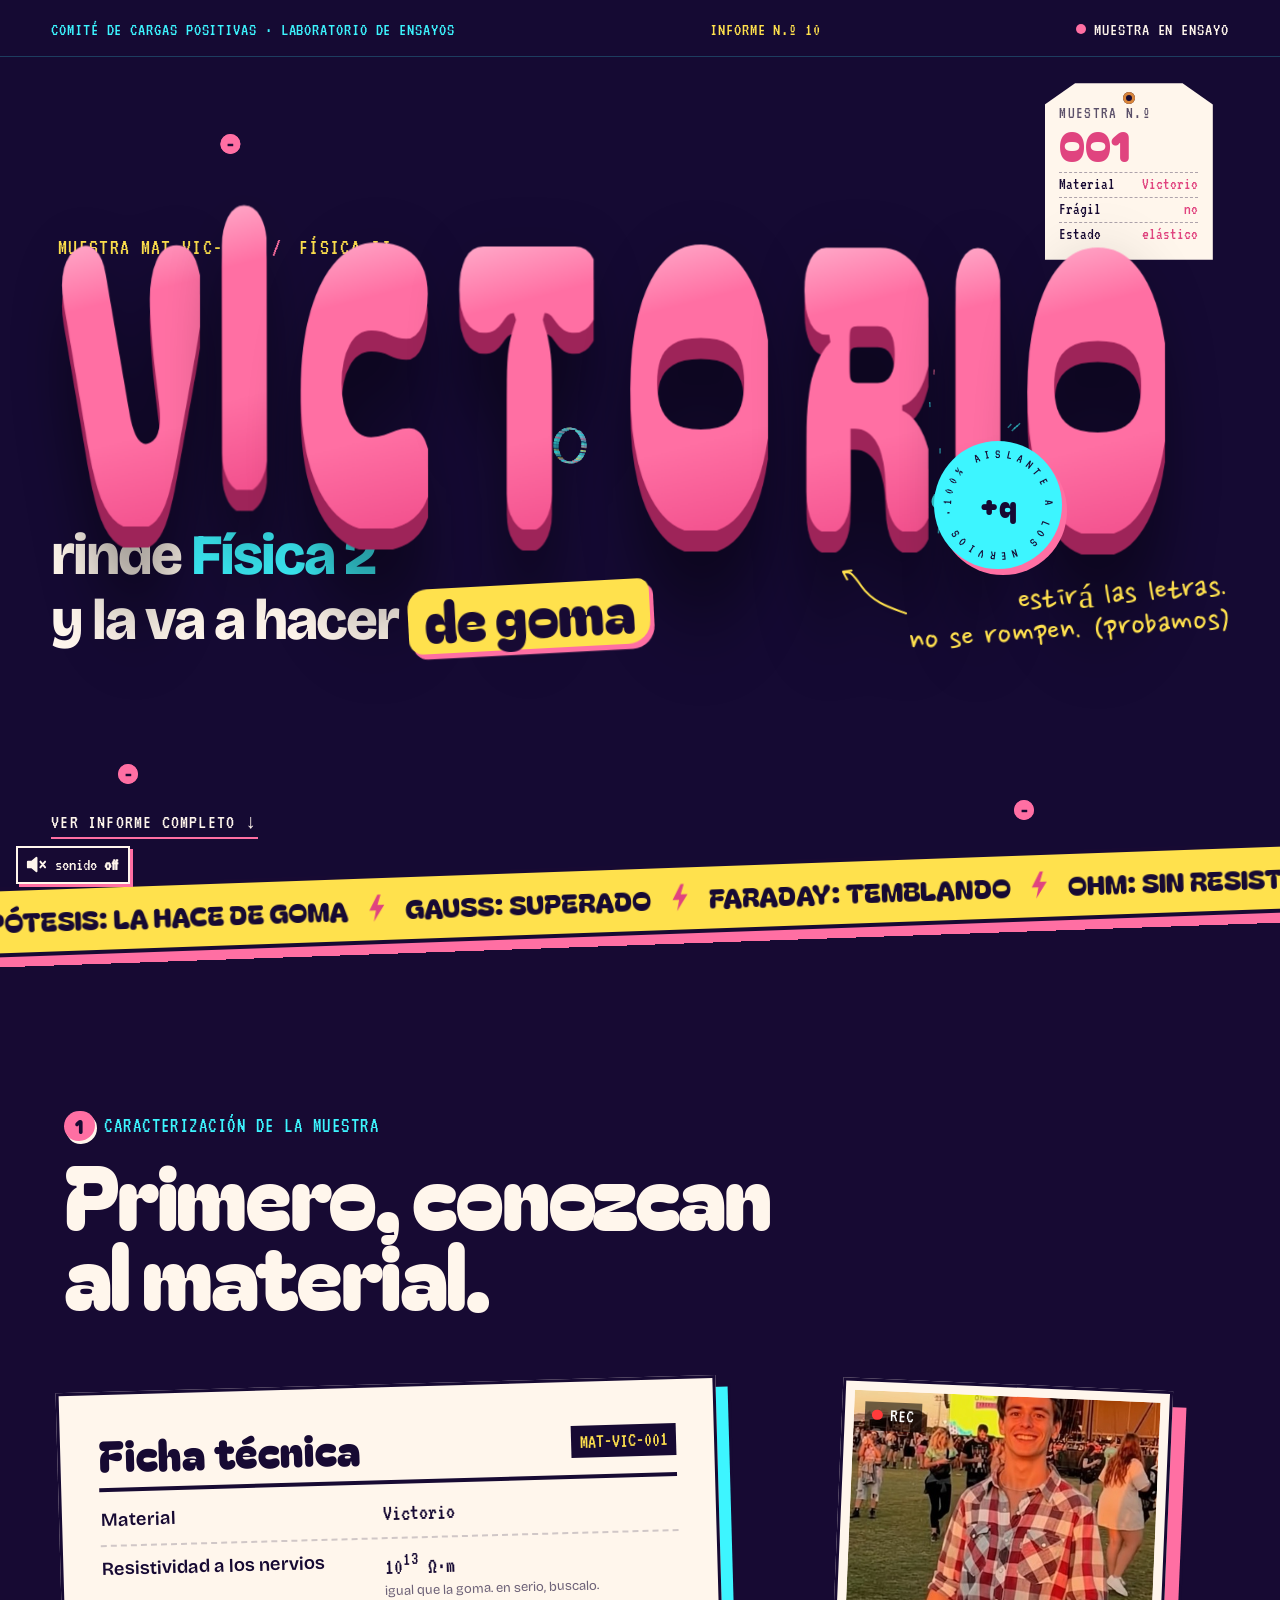
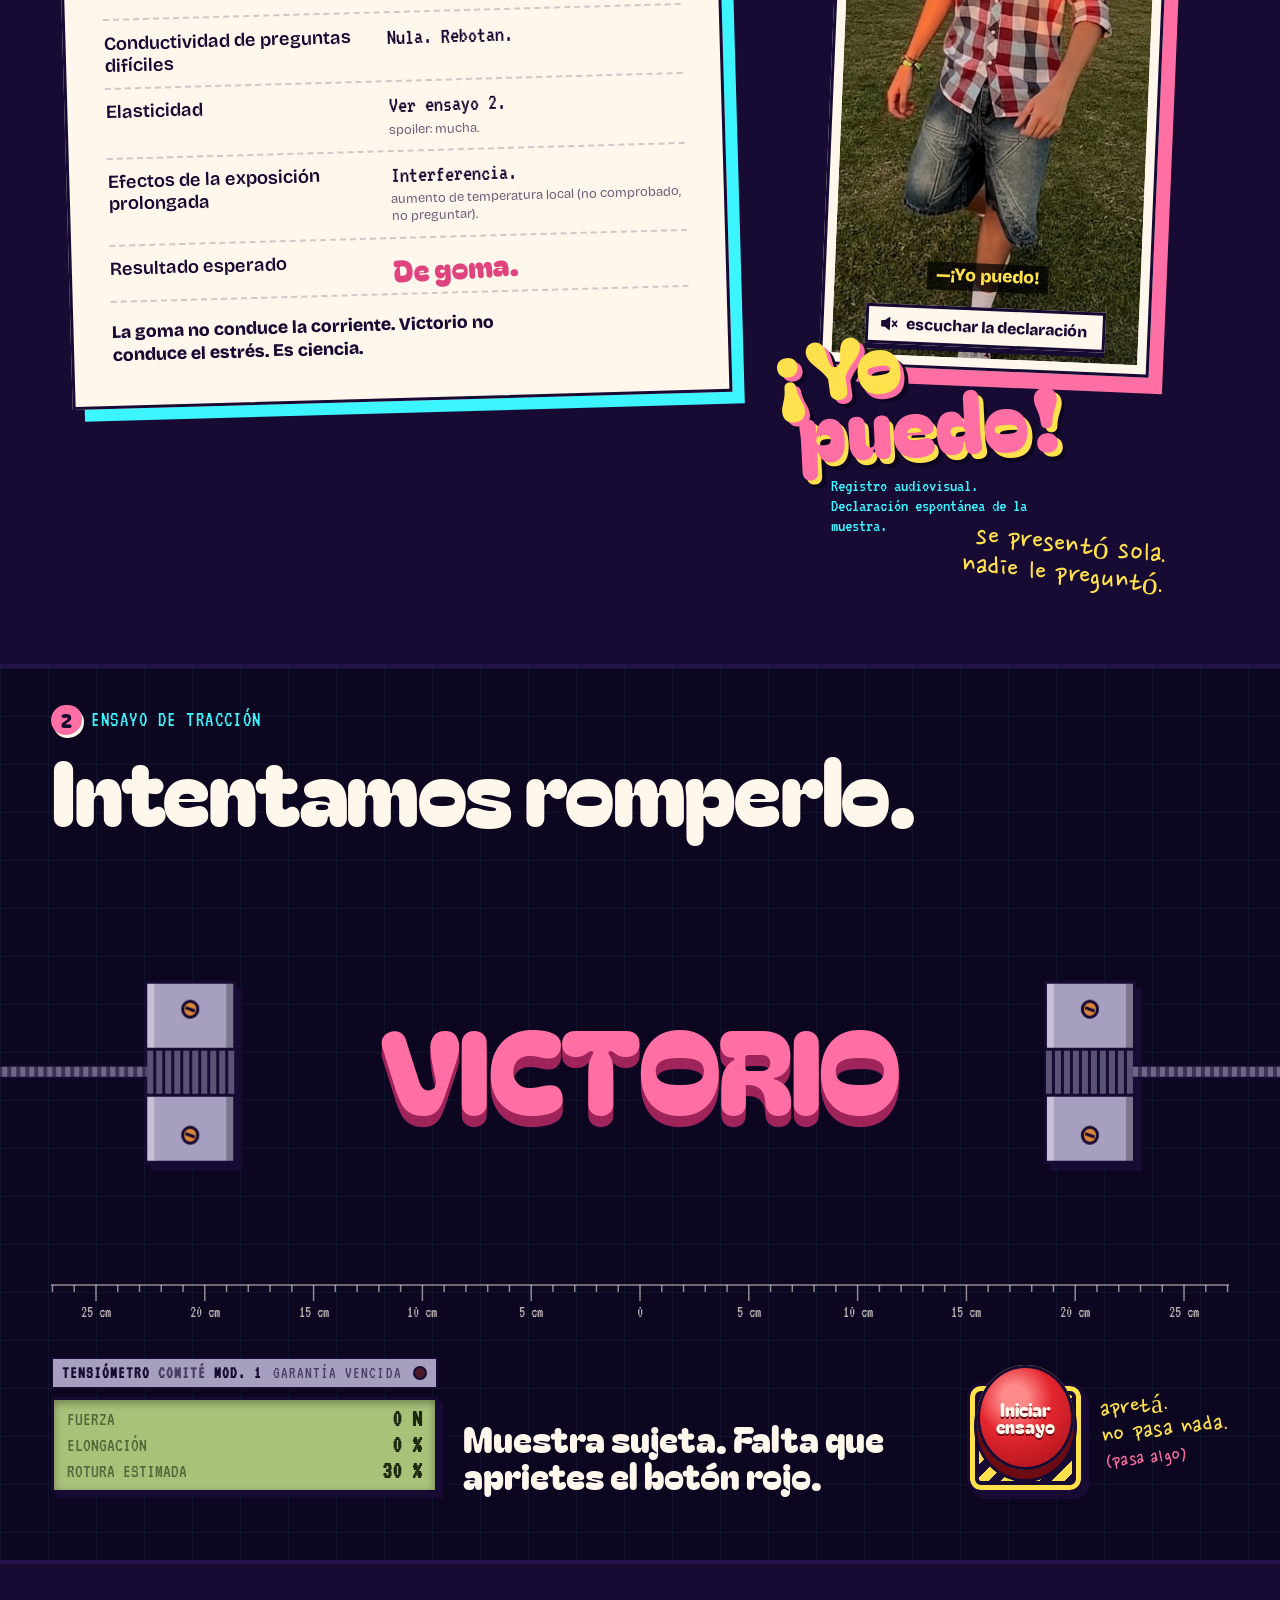
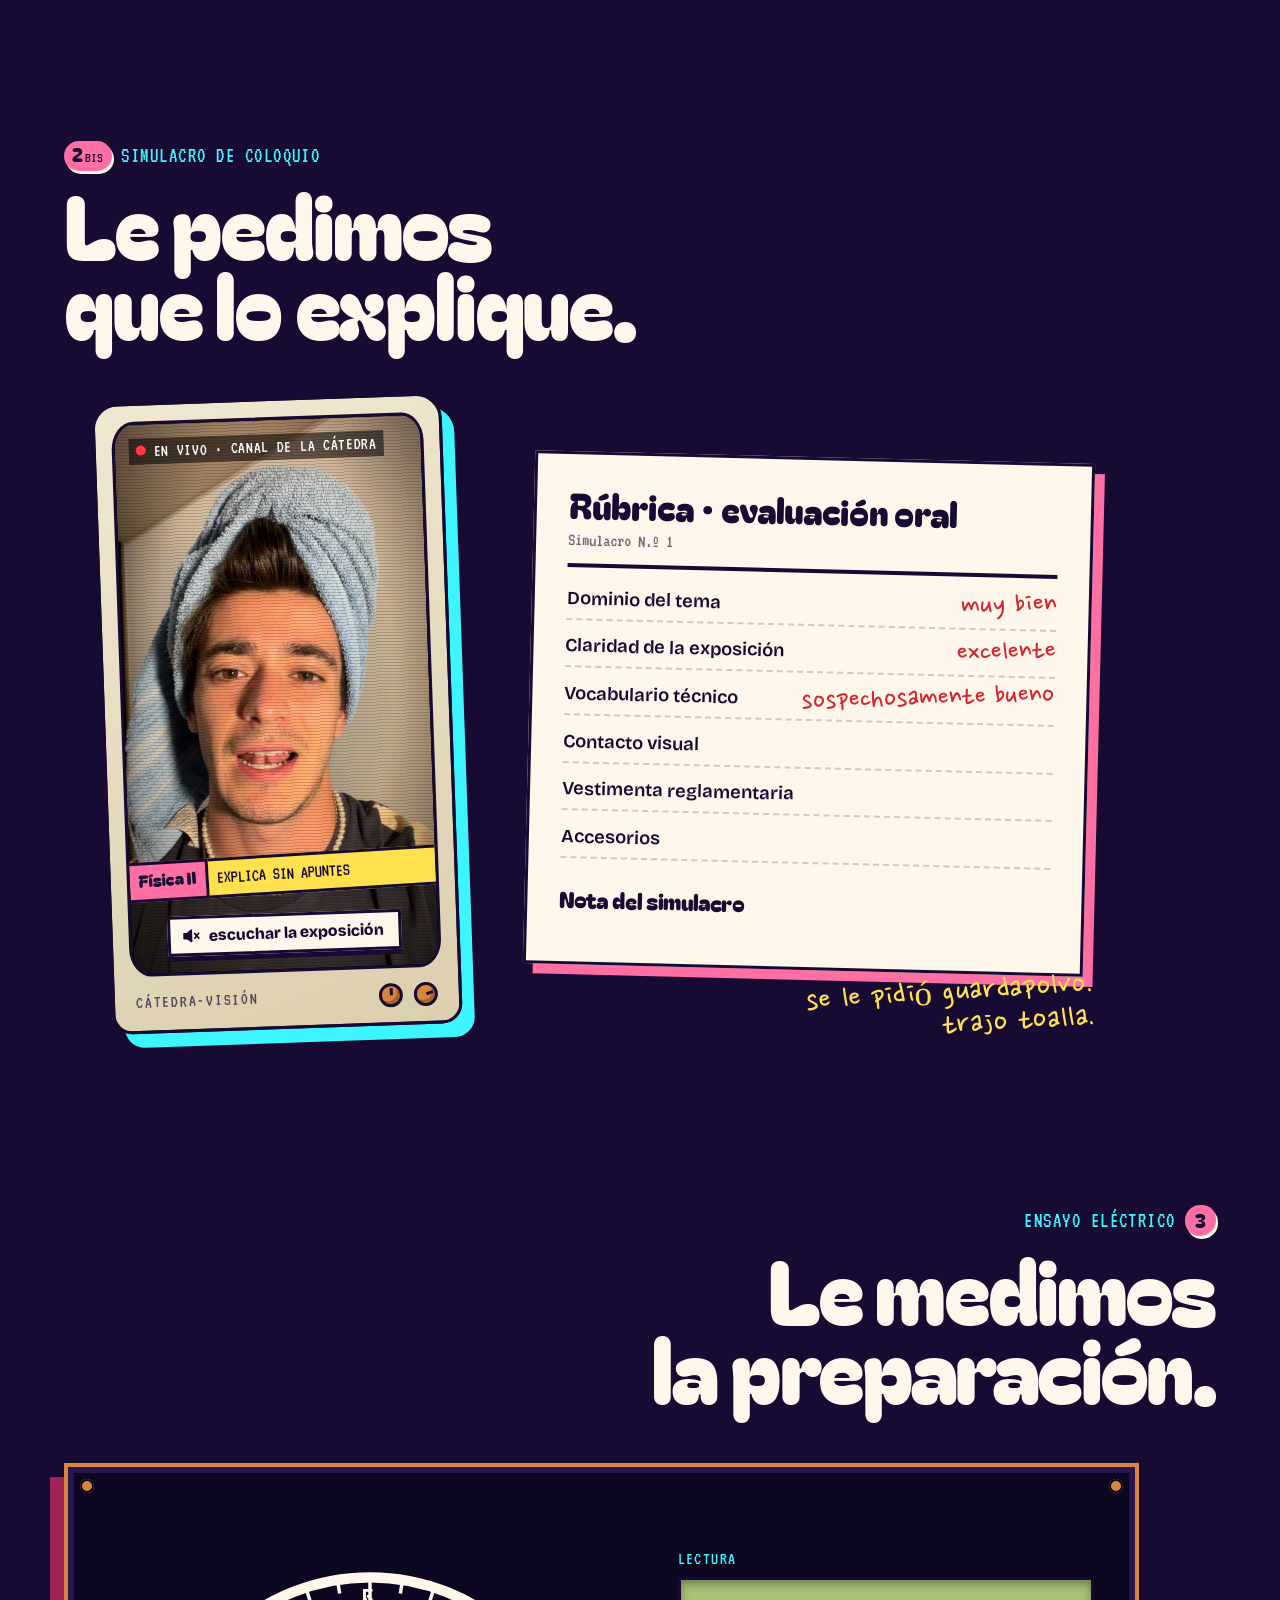
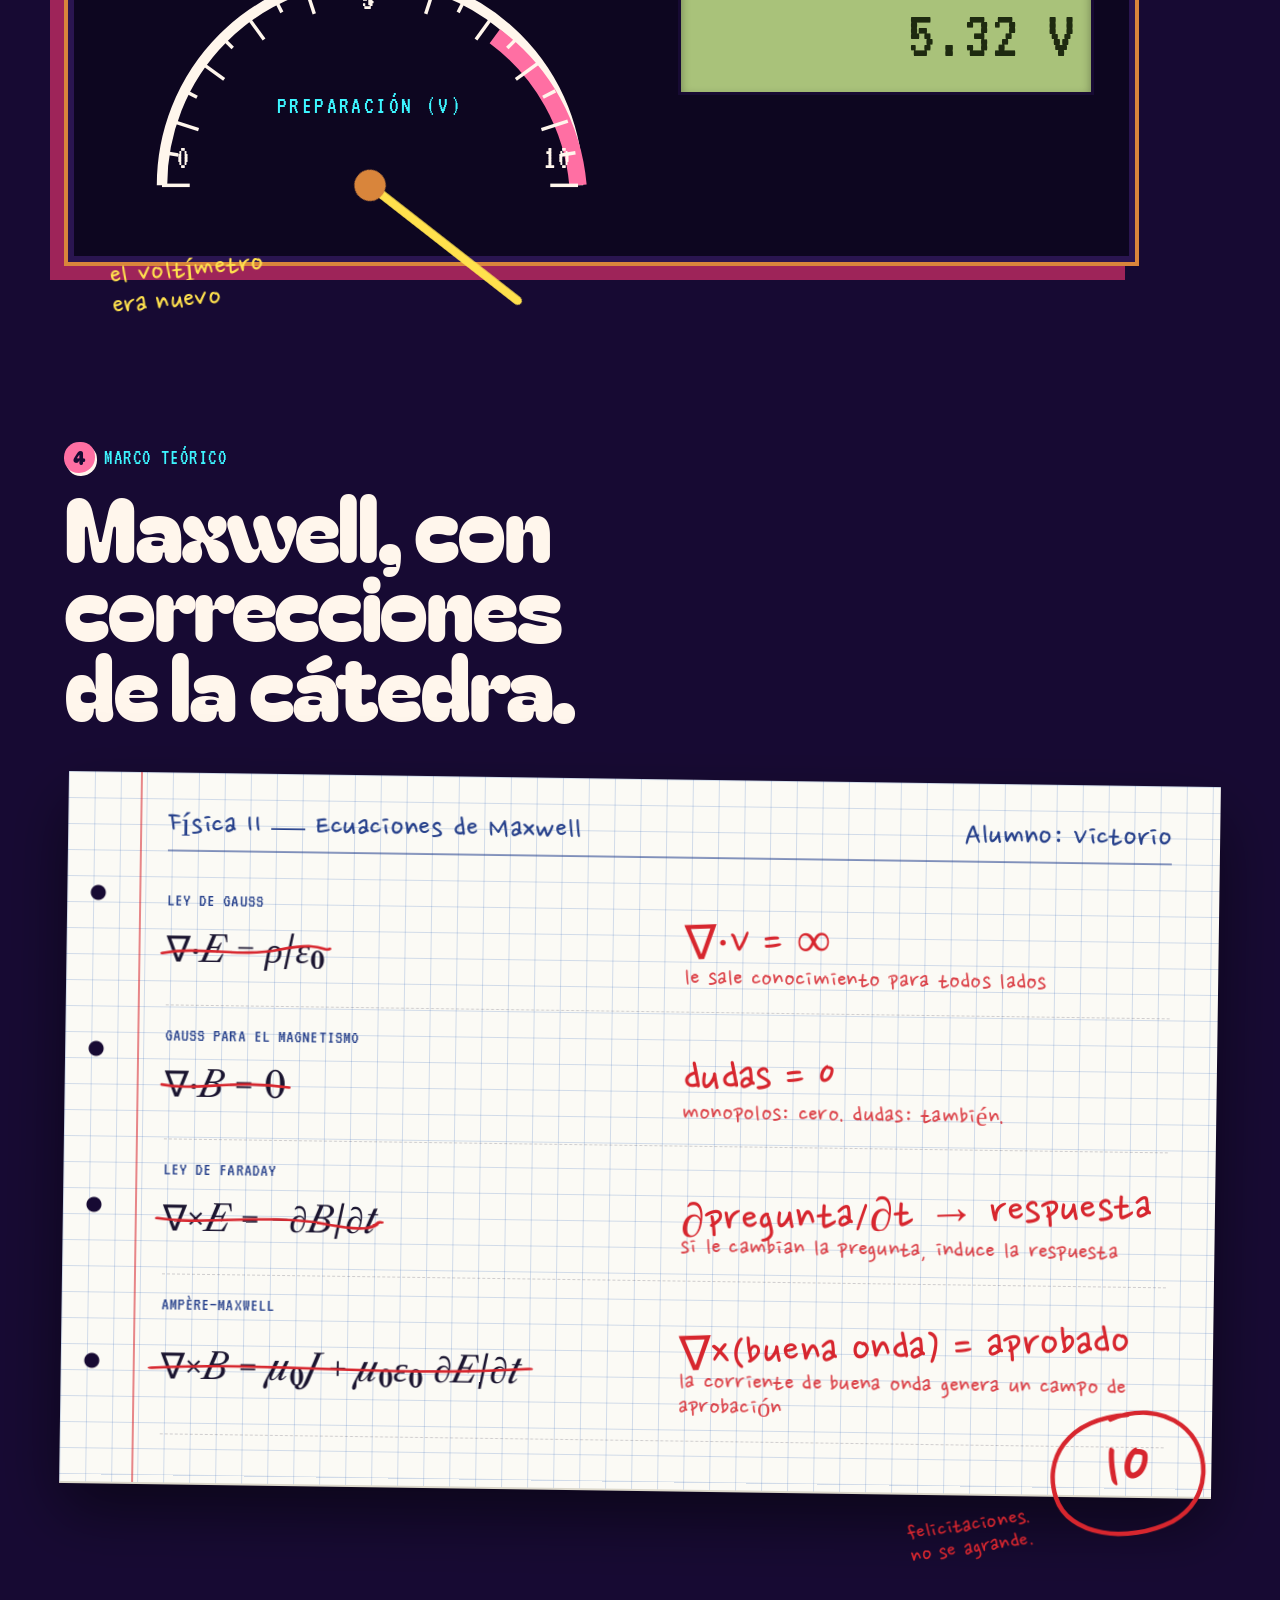
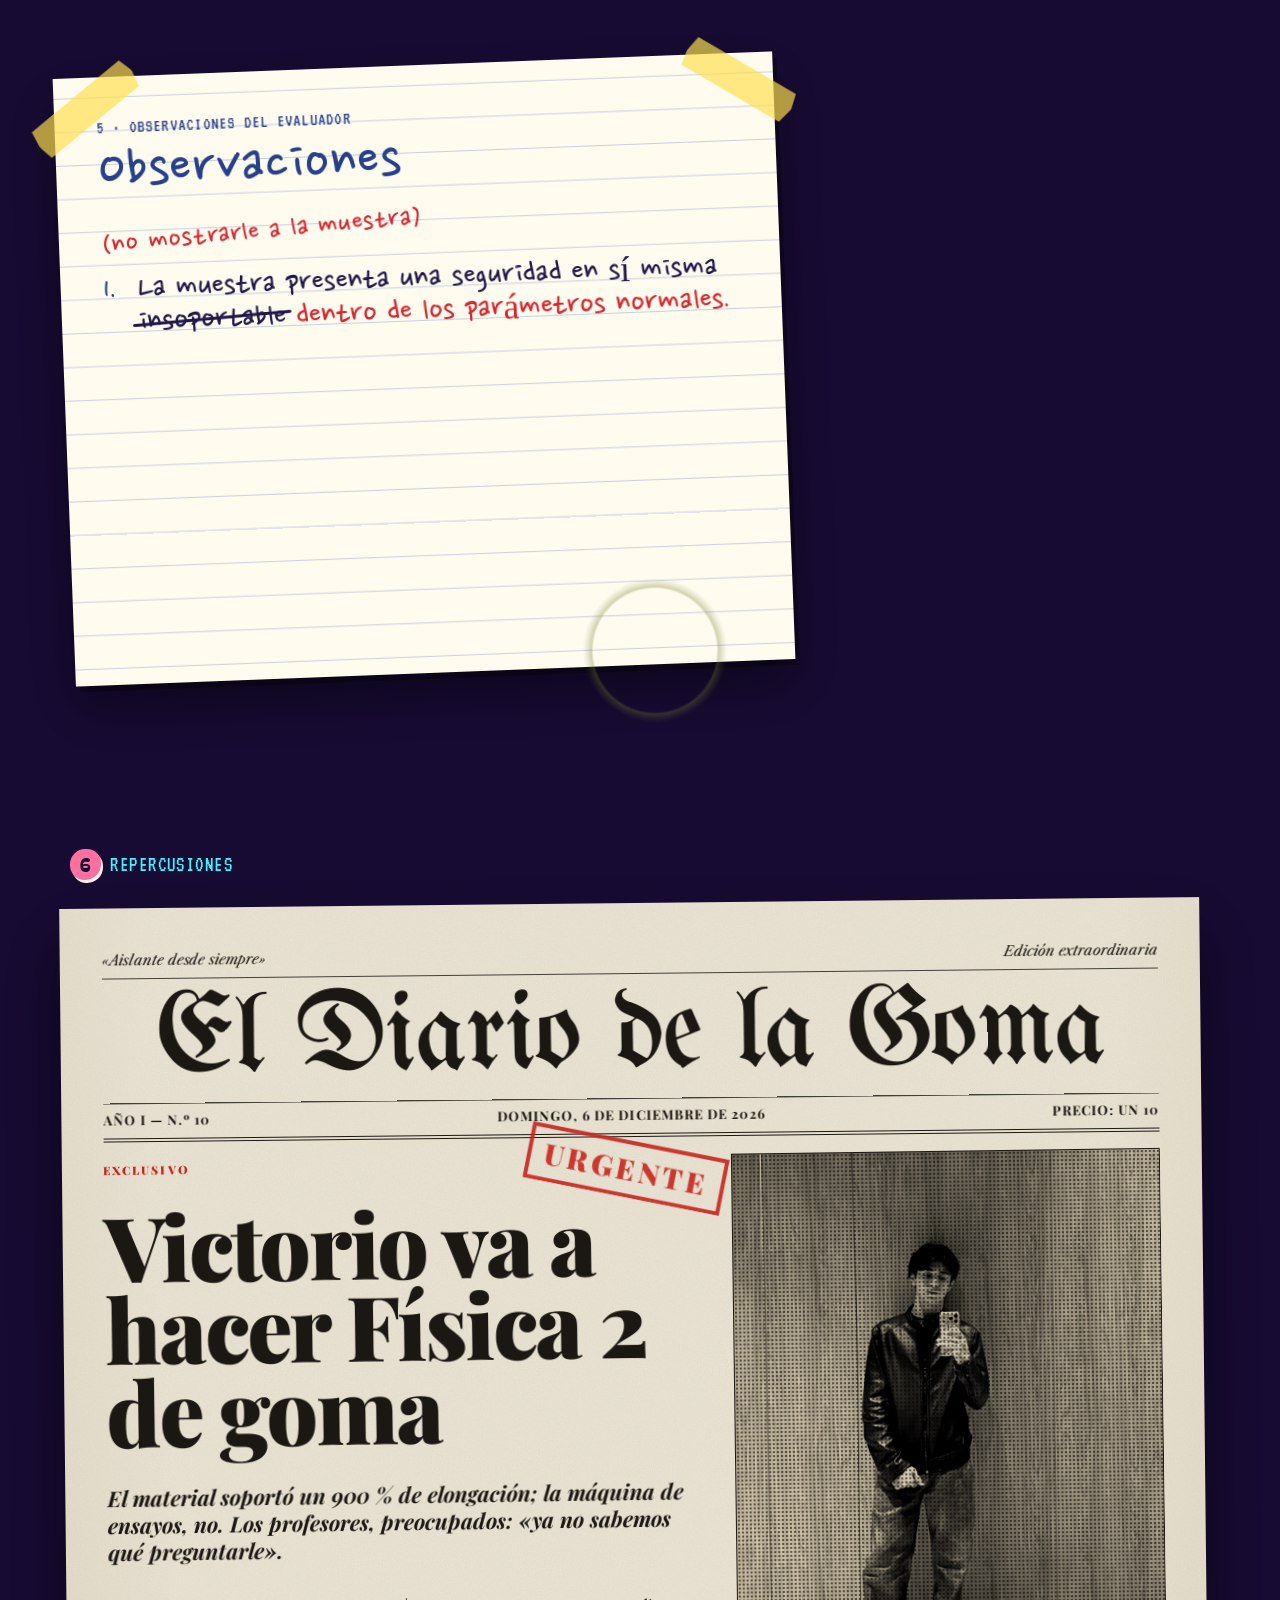
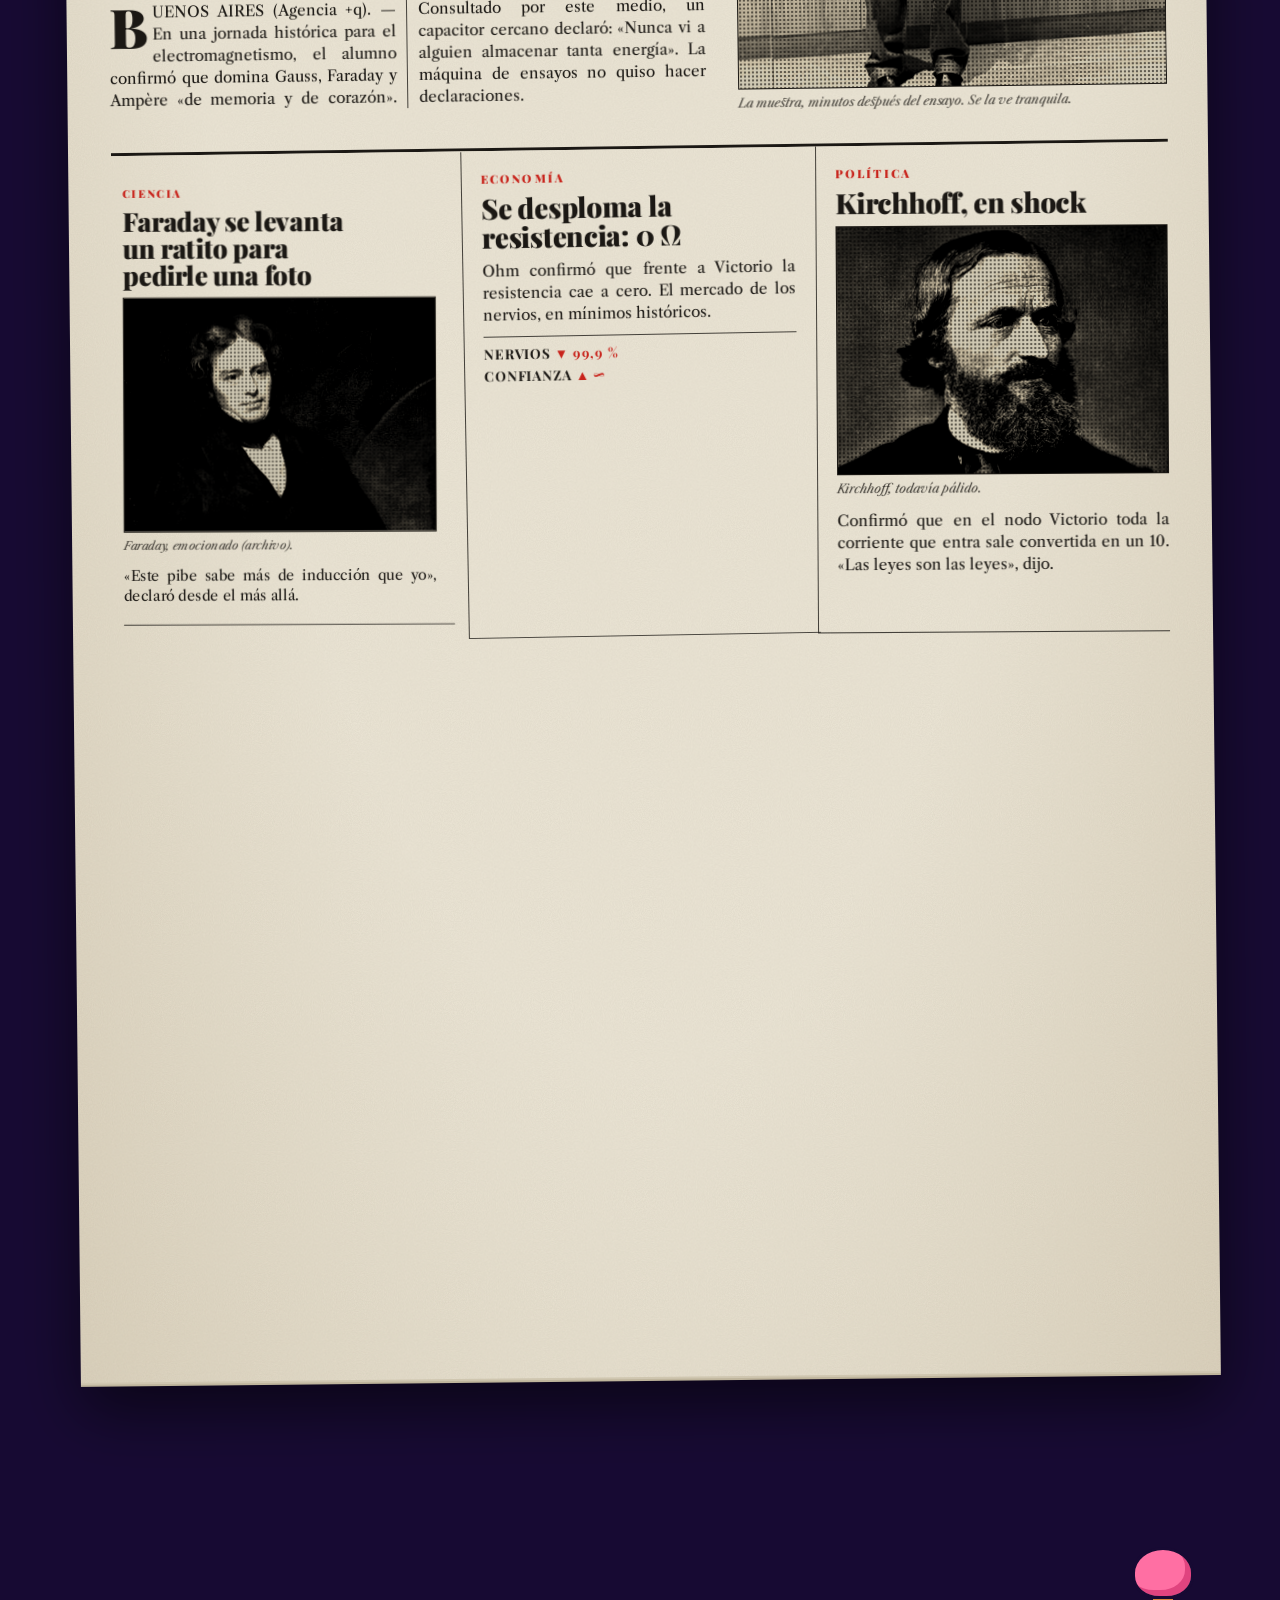
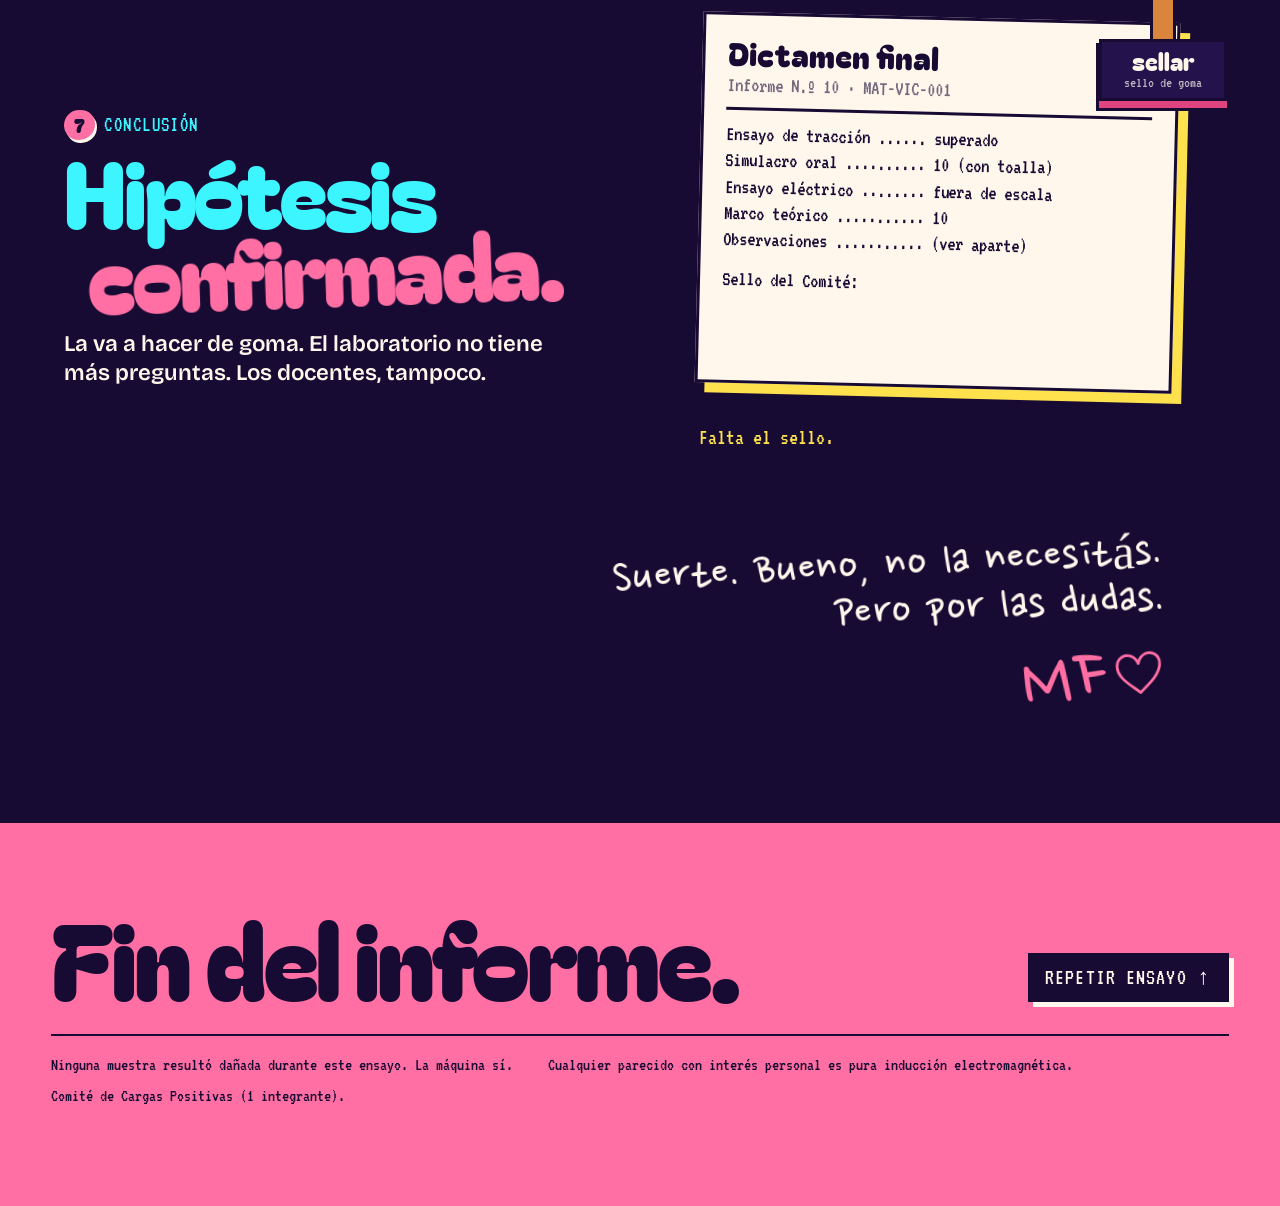
==== commit f968675f: "Vista previa: URL absoluta para og:image Co-Authored-By: Claude Opus 5.5 <noreply@anthropic.com>" ====
--- a/index.html
+++ b/index.html
@@ -9,7 +9,8 @@
   <meta property="og:type" content="website" />
   <meta property="og:title" content="Informe N.º 10: intentamos romper a Victorio" />
   <meta property="og:description" content="Ensayo de materiales previo a Física 2. Resultado: se rompió la máquina." />
-  <meta property="og:image" content="og.jpg" />
+  <meta property="og:image" content="https://manufreytes.github.io/buena-suerte/og.jpg" />
+  <meta property="og:url" content="https://manufreytes.github.io/buena-suerte/" />
   <meta name="twitter:card" content="summary_large_image" />
   <link rel="icon" href="favicon.svg" type="image/svg+xml" />
   <link rel="preconnect" href="https://fonts.googleapis.com" />
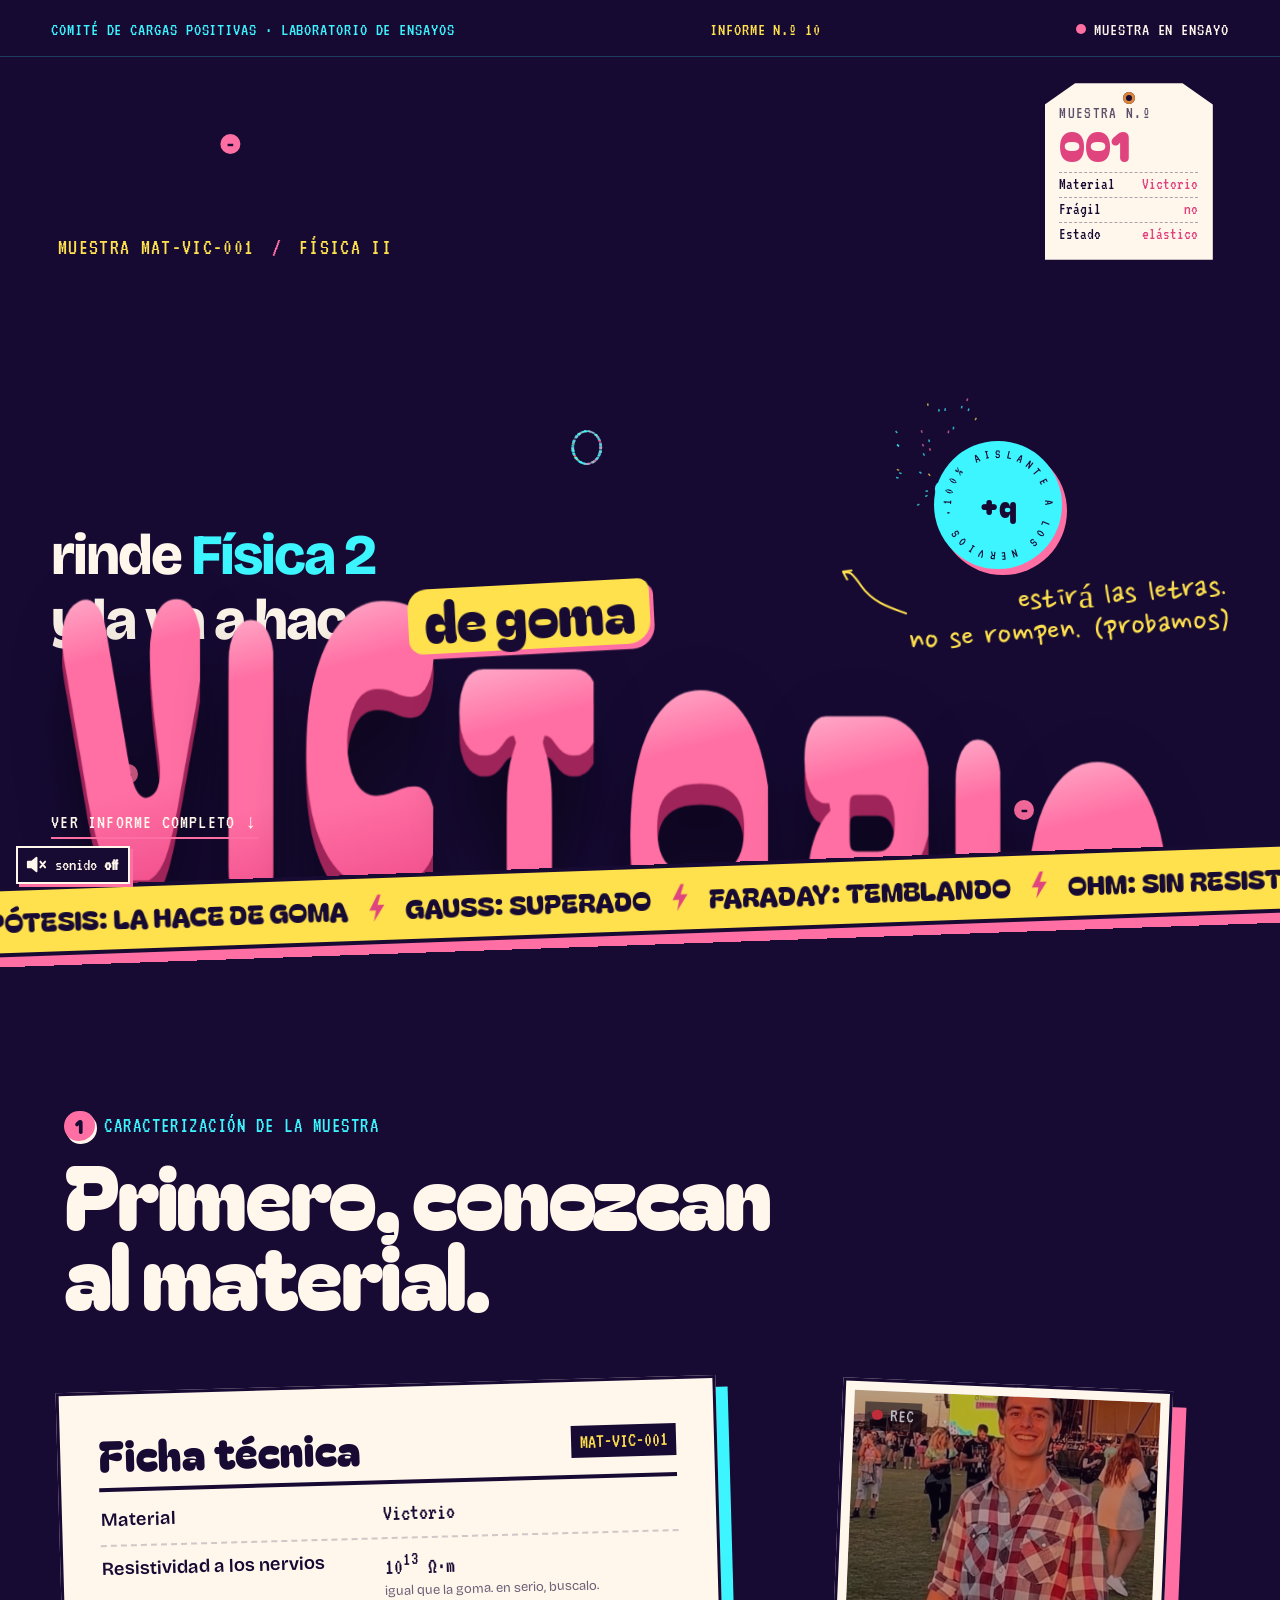
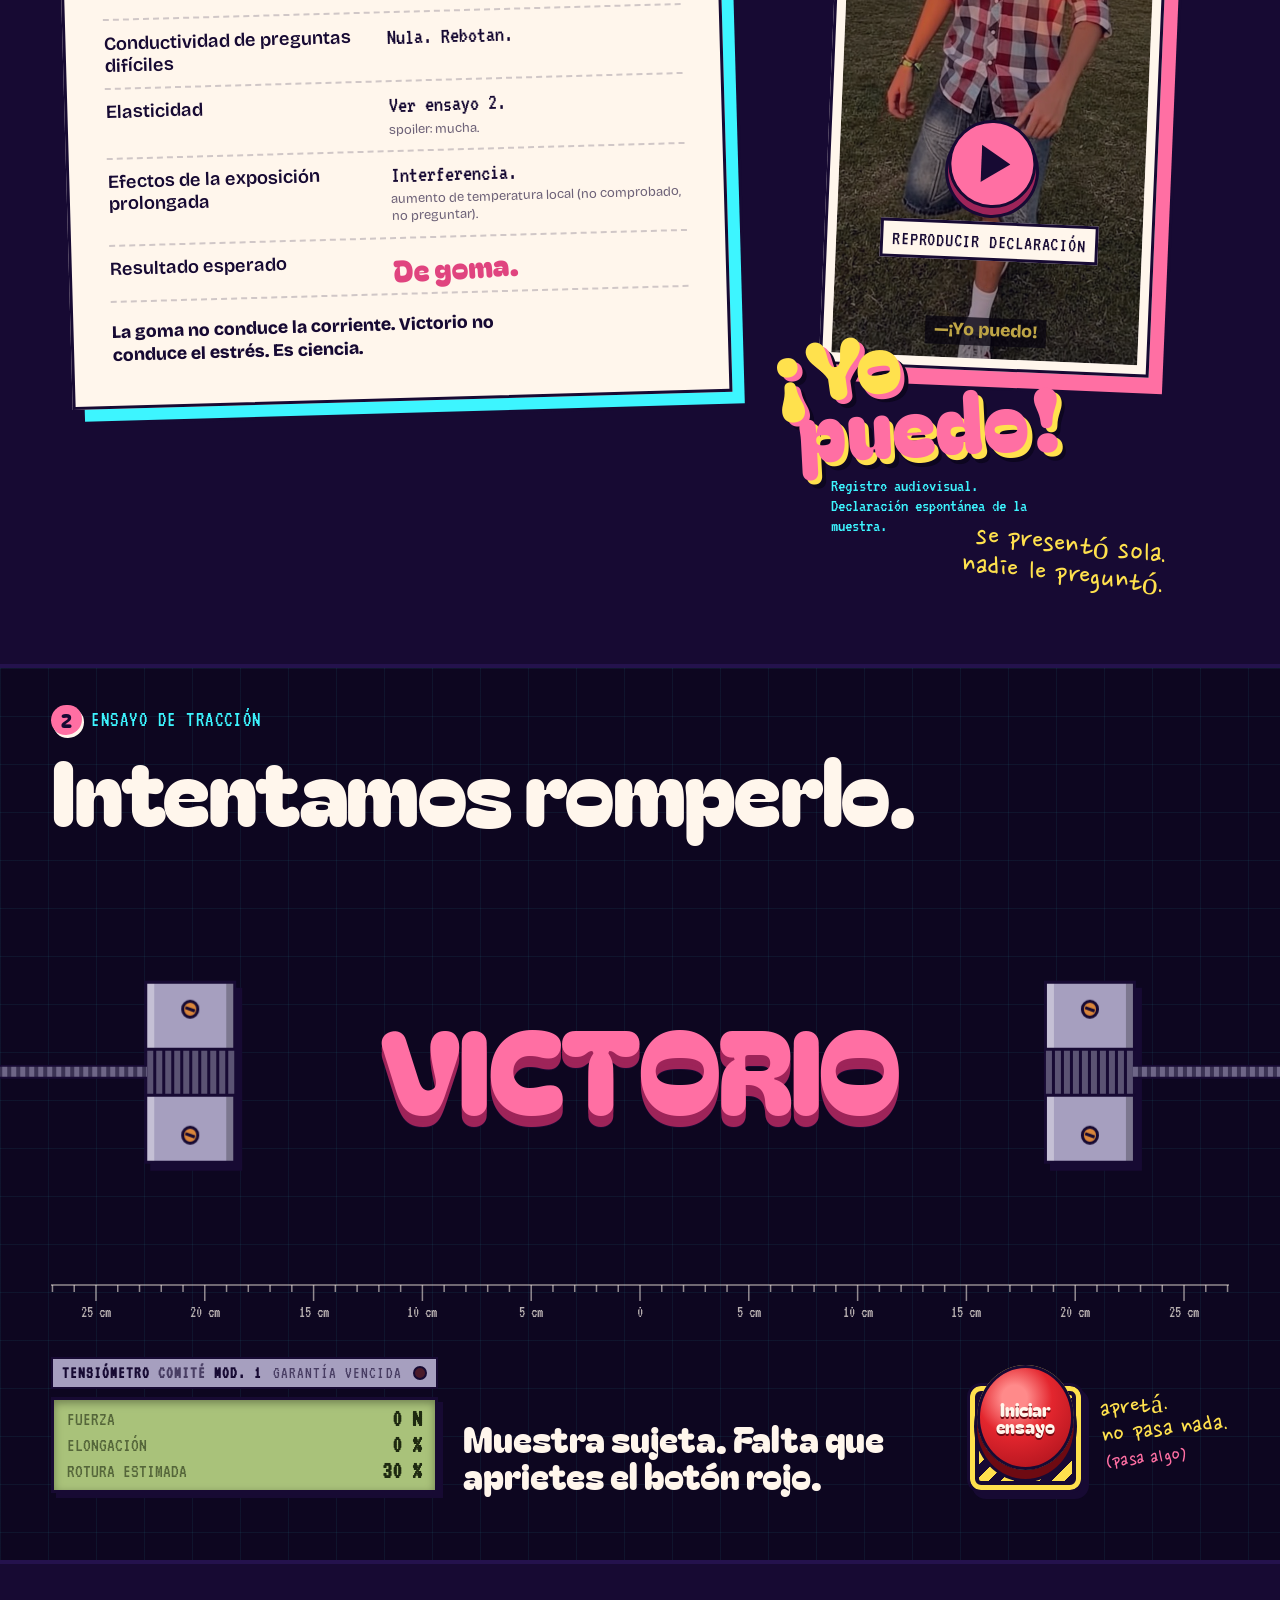
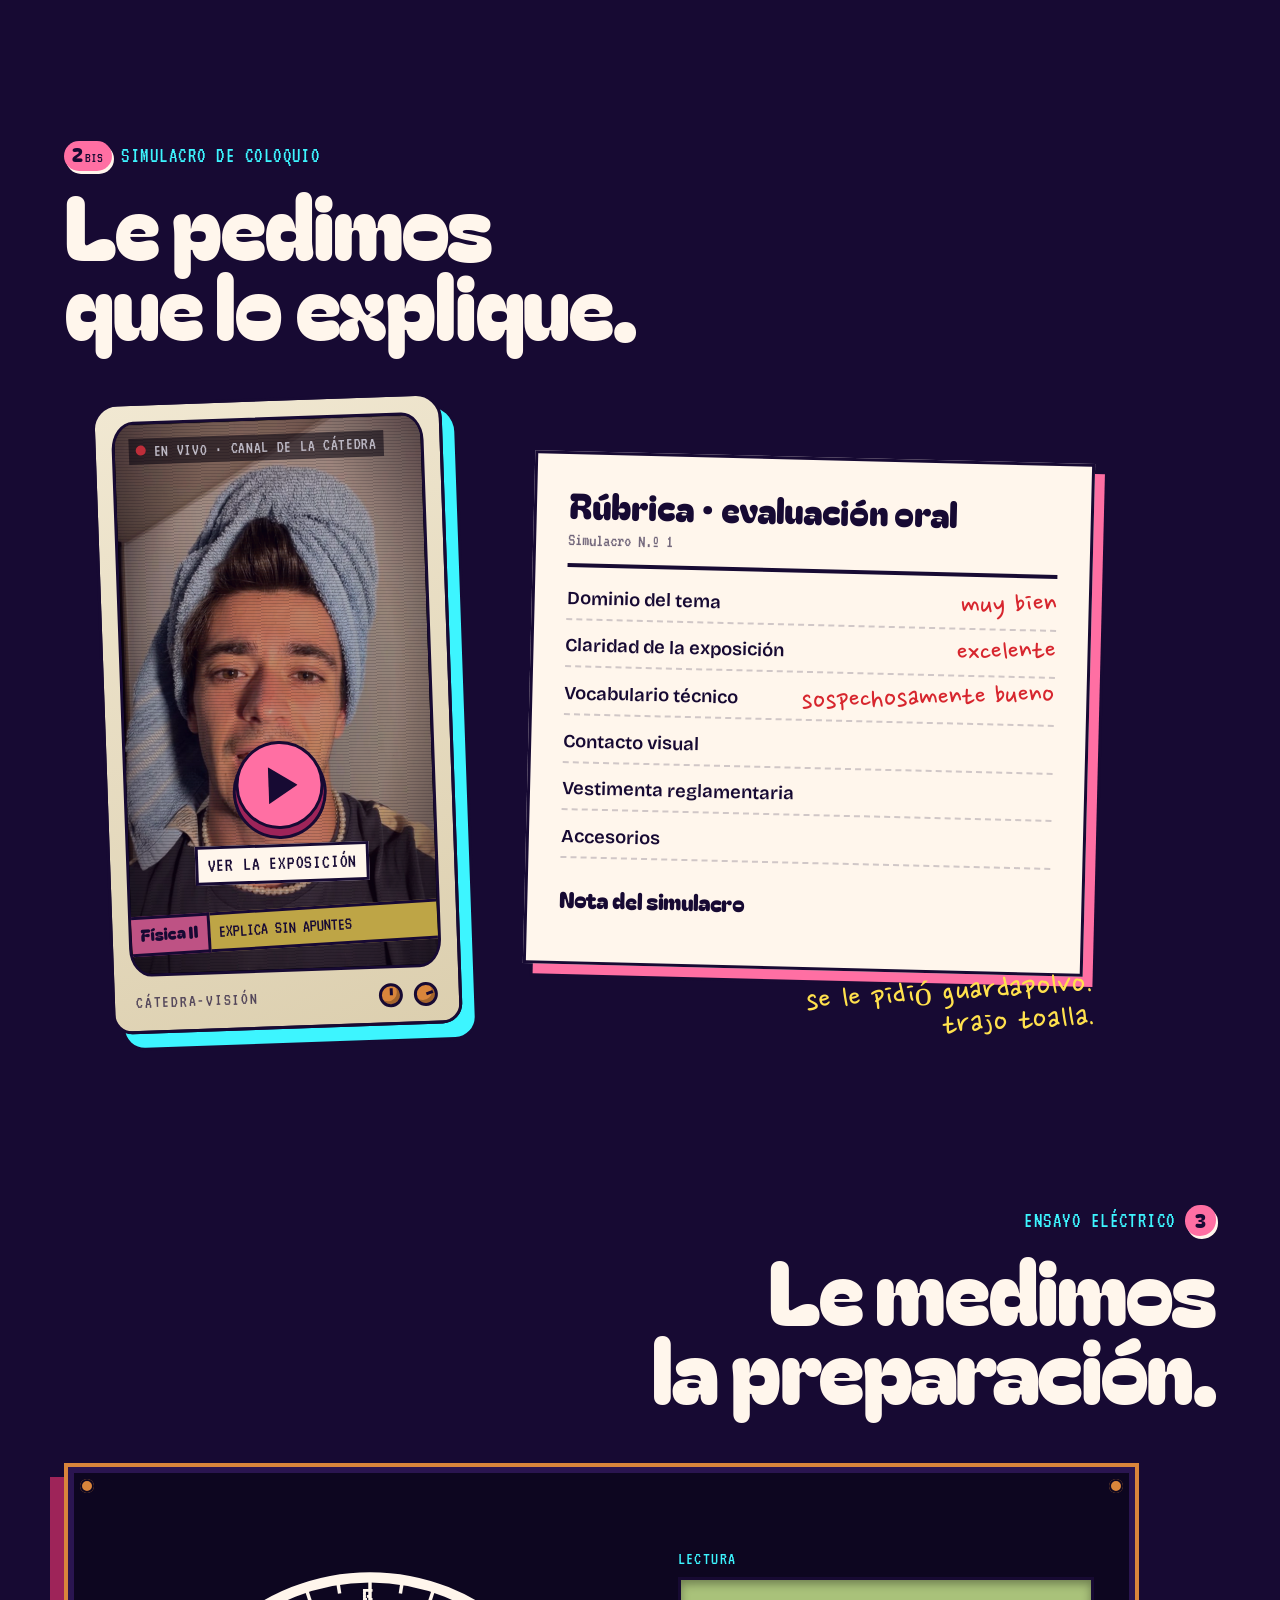
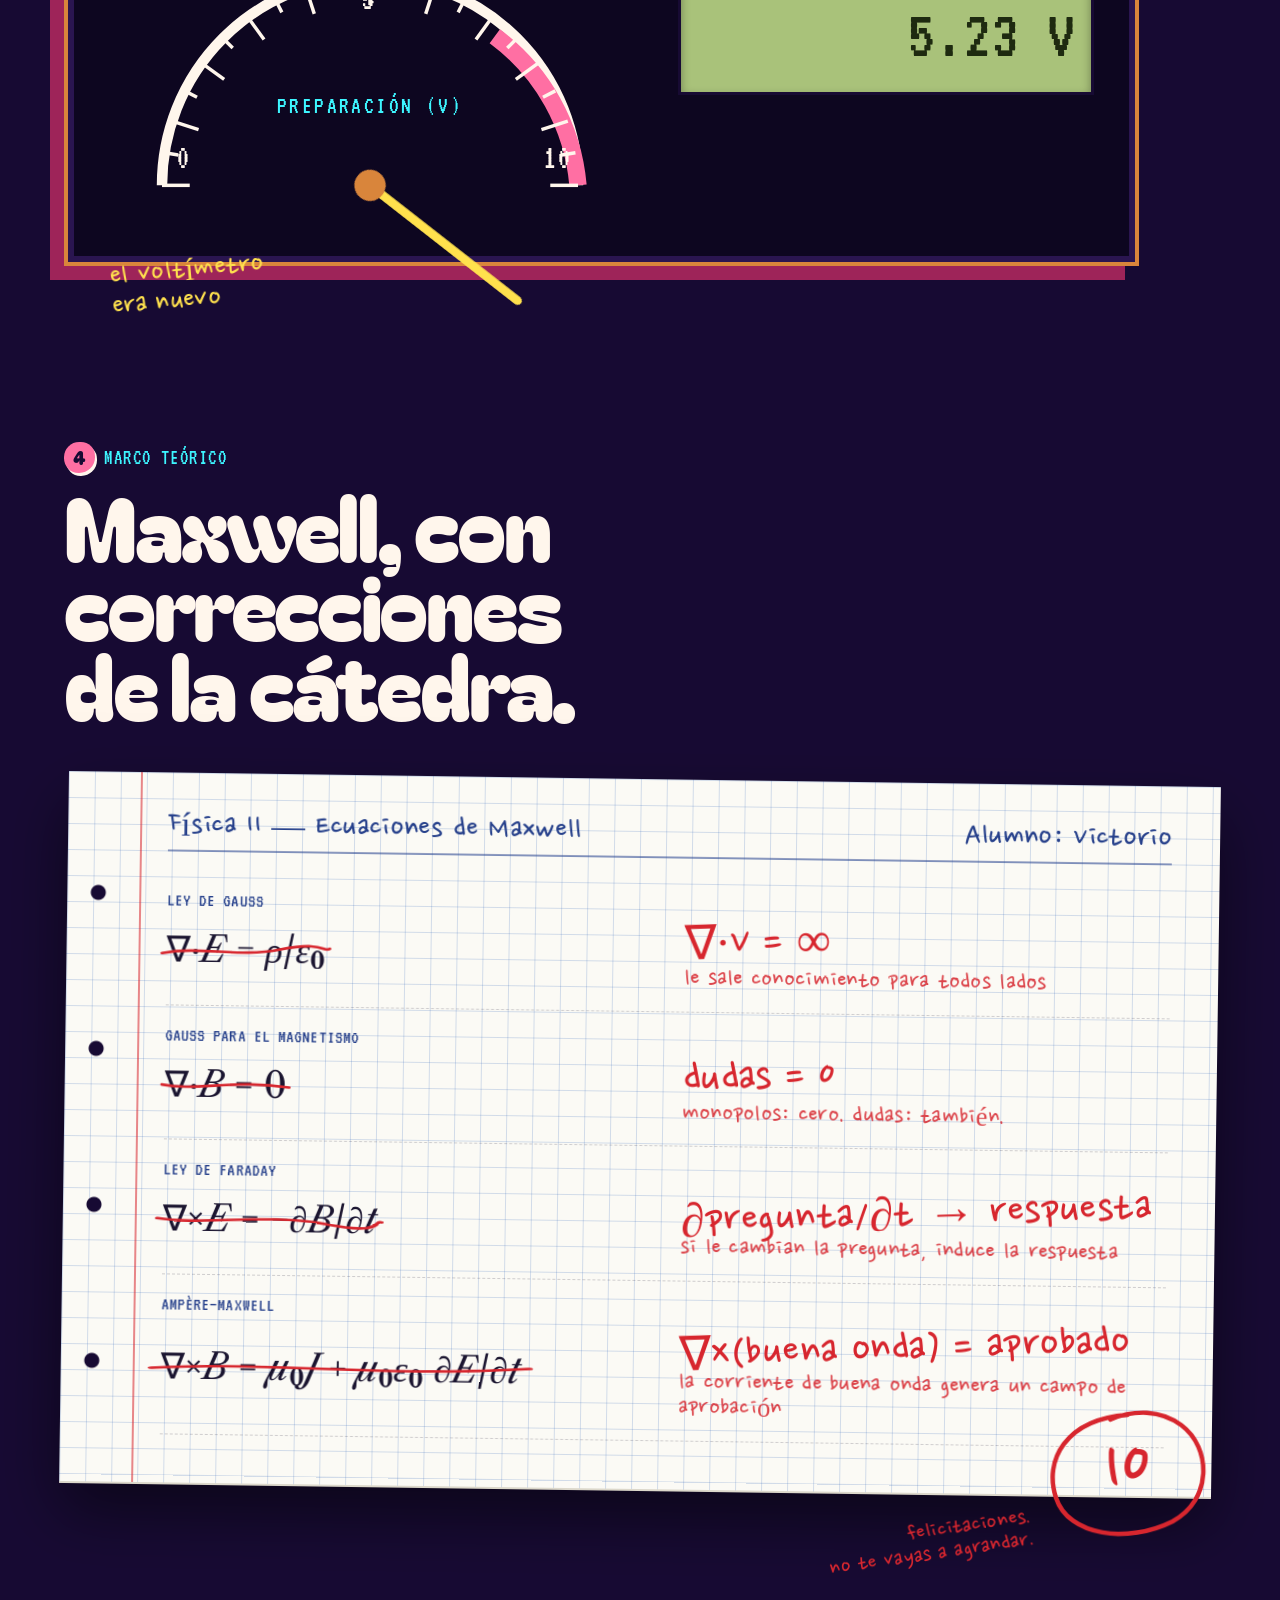
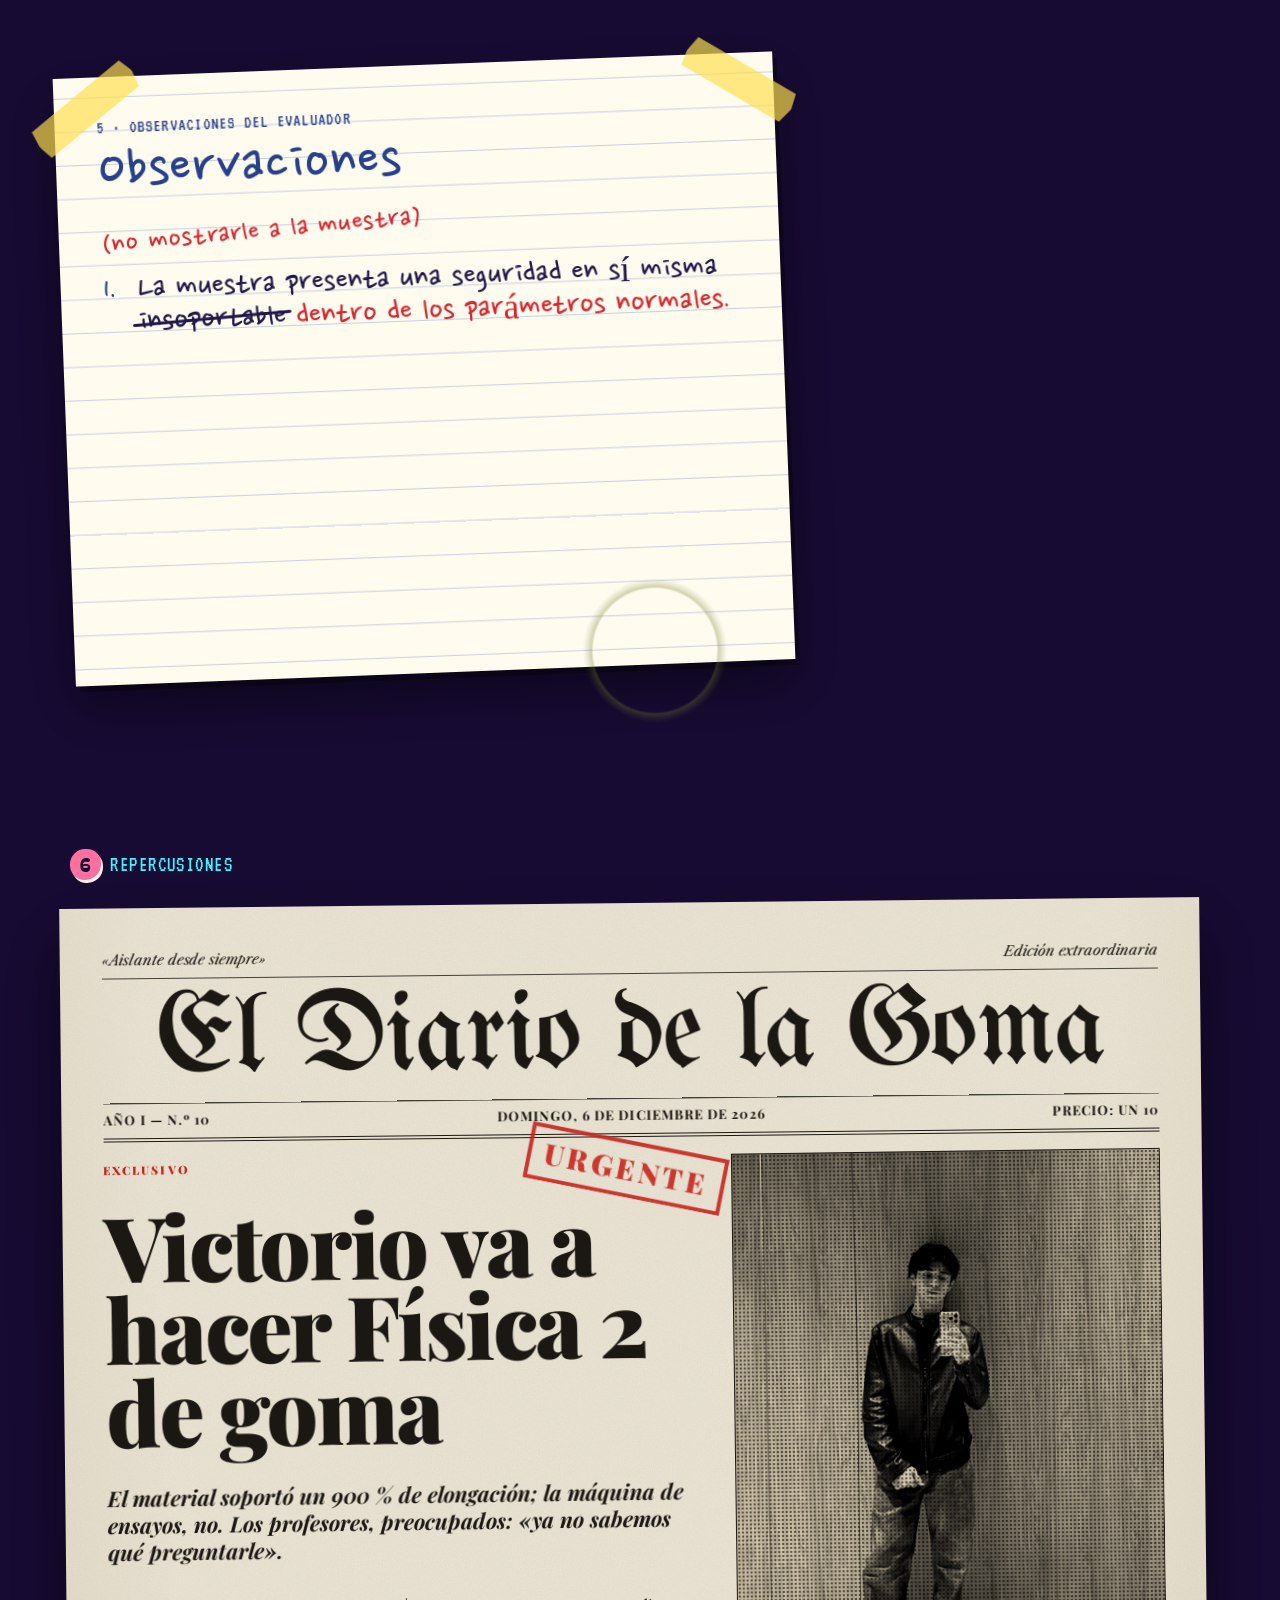
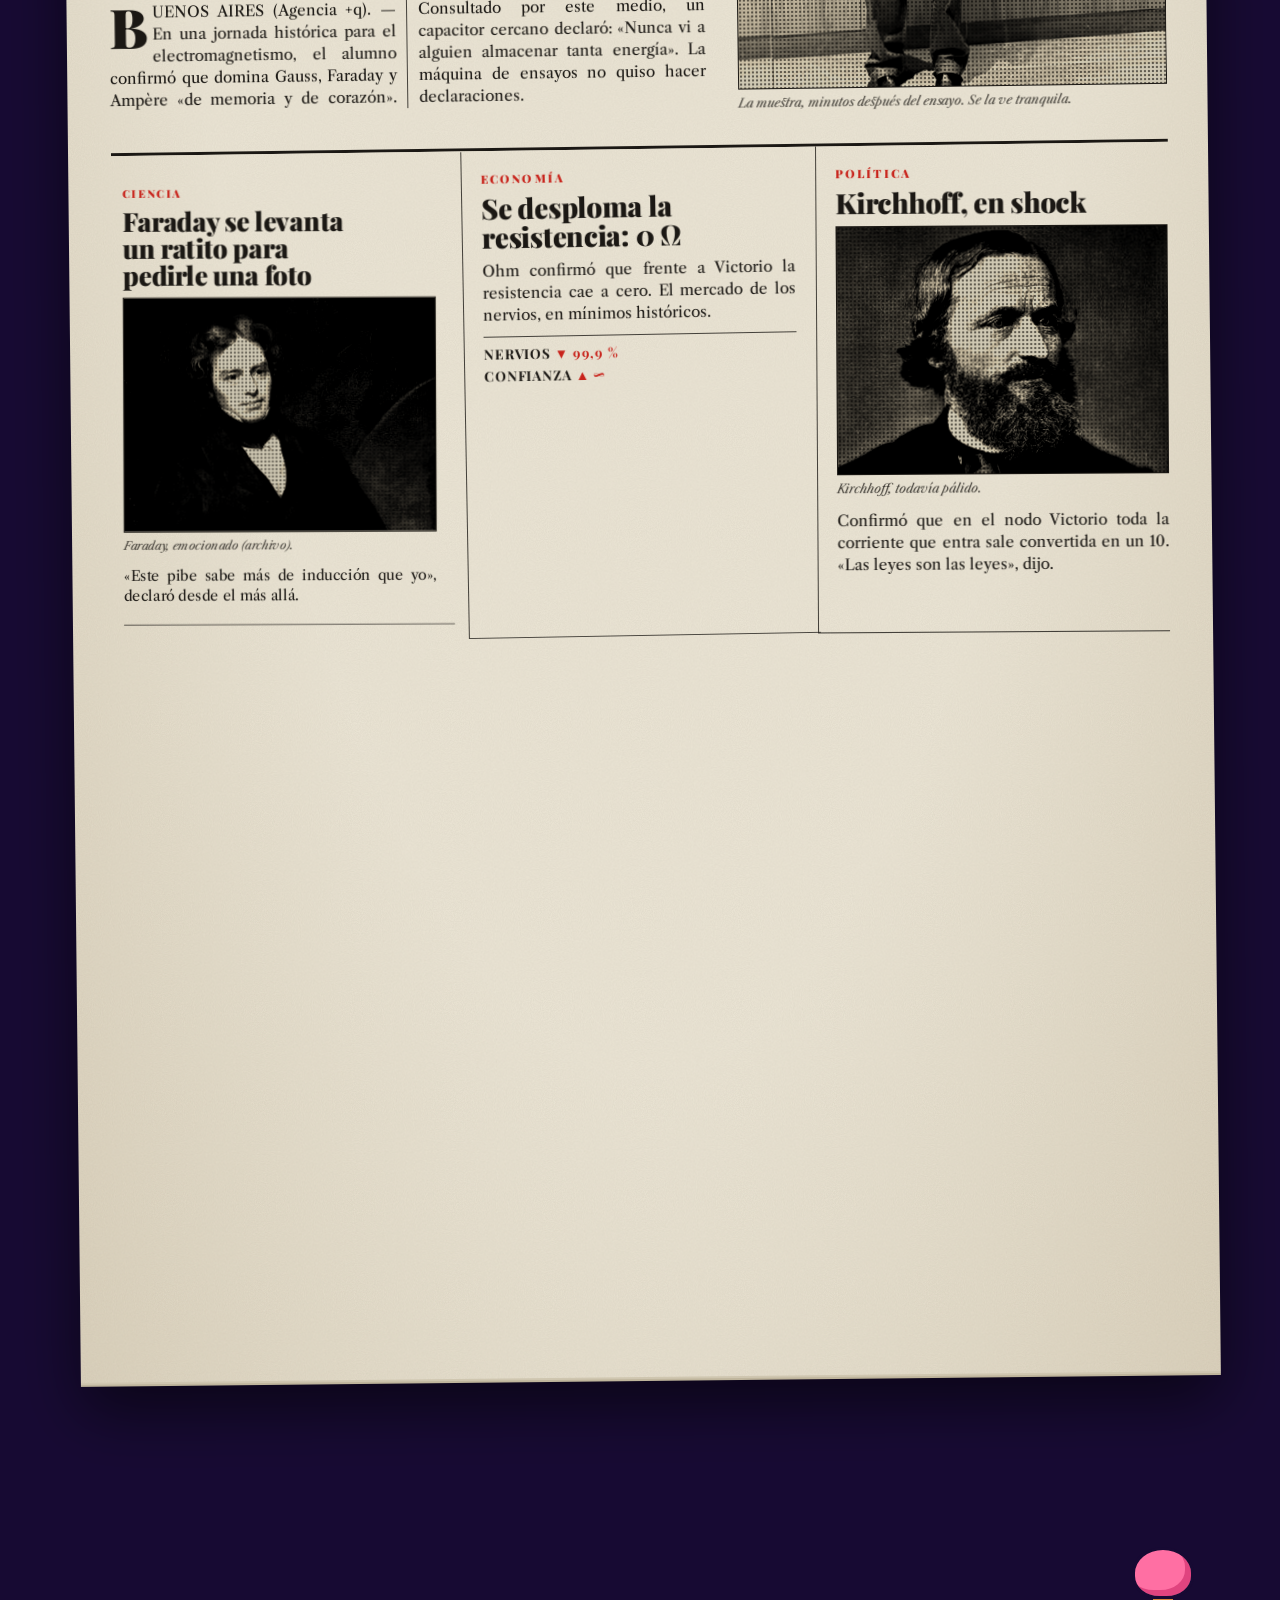
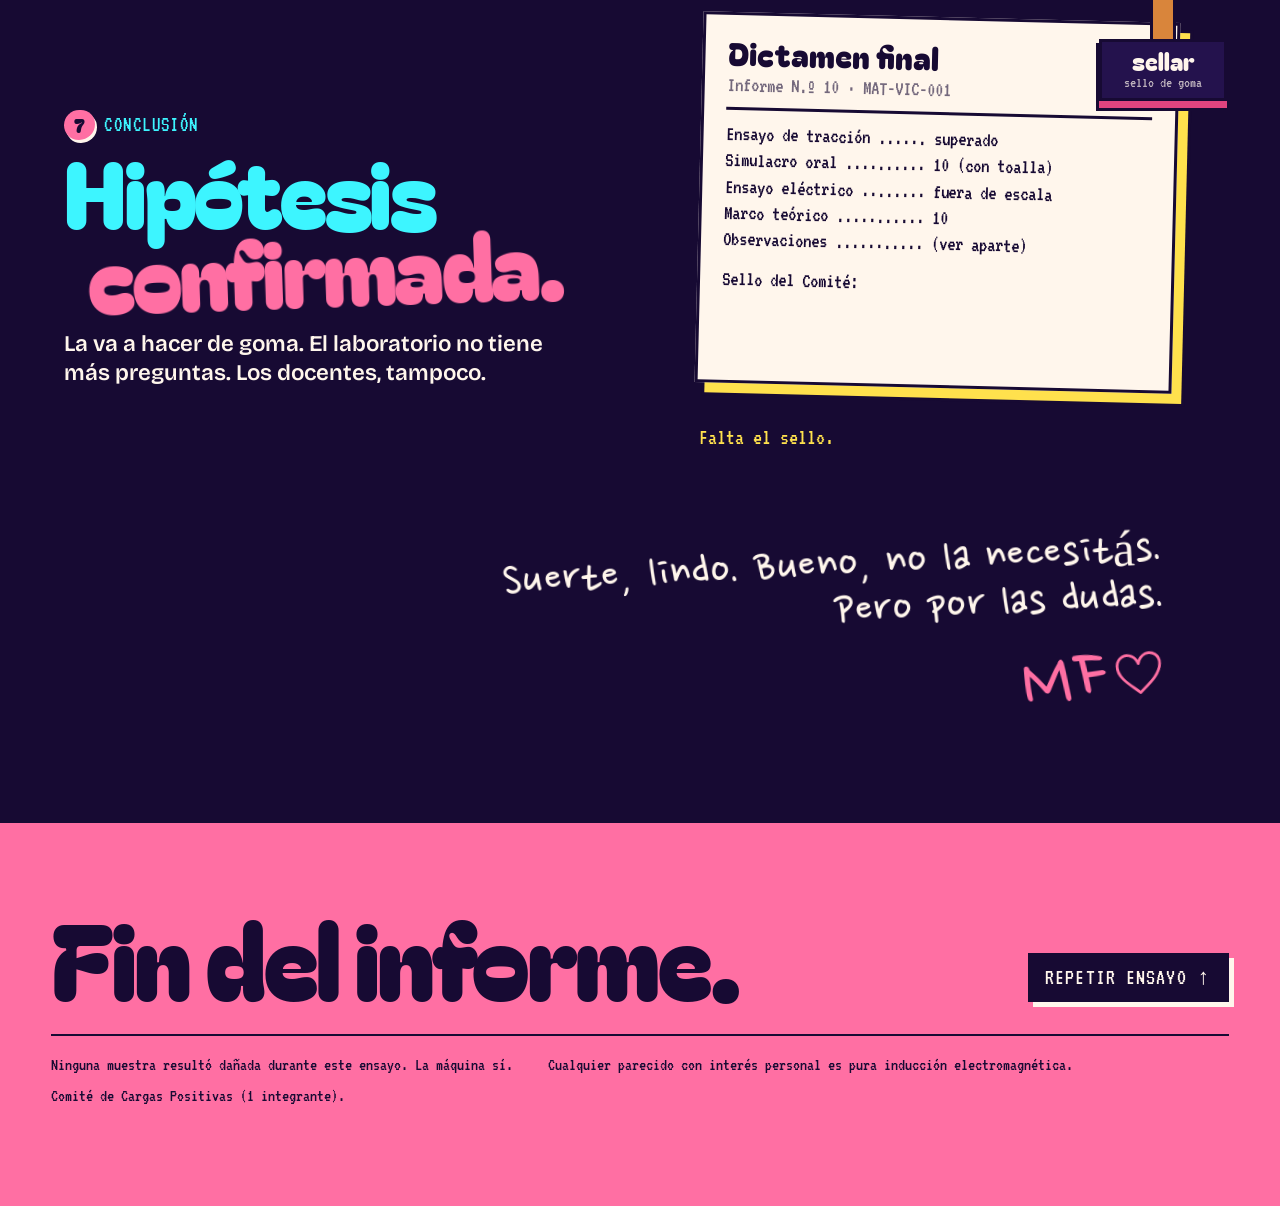
==== commit ed8b5d52: "Videos con botón de reproducir (sin autoplay), textos: 'no te vayas a agrandar', 'Suerte, lindo' Co-" ====
--- a/index.html
+++ b/index.html
@@ -132,12 +132,12 @@
           <div class="yp-frame">
             <span class="yp-live" aria-hidden="true"><i class="dot"></i> REC</span>
             <video id="ypVideo" src="video/yo-puedo.mp4" poster="video/yo-puedo-poster.jpg"
-                   muted loop playsinline preload="metadata"
+                   loop playsinline preload="none"
                    aria-label="Victorio diciendo: yo puedo"></video>
             <p class="yp-sub" aria-hidden="true">—¡Yo puedo!</p>
-            <button class="yp-sound" id="ypSound" type="button" aria-pressed="false">
-              <svg viewBox="0 0 24 24" aria-hidden="true"><path class="snd-body" d="M3 9h4l5-4v14l-5-4H3z"/><path class="snd-on" d="M15.5 8.5a5 5 0 0 1 0 7M18 6a8.5 8.5 0 0 1 0 12"/><path class="snd-off" d="M16 9l5 6M21 9l-5 6"/></svg>
-              <span class="yp-sound-txt">escuchar la declaración</span>
+            <button class="play" type="button" data-video="ypVideo" aria-label="Reproducir la declaración">
+              <span class="play-ico" aria-hidden="true"></span>
+              <span class="play-txt">reproducir declaración</span>
             </button>
           </div>
           <p class="yp-shout" aria-hidden="true"><span>¡Yo</span><span>puedo!</span></p>
@@ -201,14 +201,14 @@
         <figure class="tv" data-reveal="power">
           <div class="tv-screen">
             <video id="oralVideo" src="video/coloquio.mp4" poster="video/coloquio-poster.jpg"
-                   muted loop playsinline preload="metadata"
+                   loop playsinline preload="none"
                    aria-label="Victorio, con una toalla en la cabeza y un collar de perlas, explicando Física 2"></video>
             <i class="tv-scan" aria-hidden="true"></i>
             <span class="tv-live" aria-hidden="true"><i class="dot"></i> en vivo<span class="hide-m"> · canal de la cátedra</span></span>
             <p class="tv-chyron" aria-hidden="true"><b>Física II</b><span>Explica sin apuntes</span></p>
-            <button class="yp-sound tv-sound" id="oralSound" type="button" aria-pressed="false">
-              <svg viewBox="0 0 24 24" aria-hidden="true"><path class="snd-body" d="M3 9h4l5-4v14l-5-4H3z"/><path class="snd-on" d="M15.5 8.5a5 5 0 0 1 0 7M18 6a8.5 8.5 0 0 1 0 12"/><path class="snd-off" d="M16 9l5 6M21 9l-5 6"/></svg>
-              <span class="yp-sound-txt">escuchar la exposición</span>
+            <button class="play" type="button" data-video="oralVideo" aria-label="Reproducir la exposición">
+              <span class="play-ico" aria-hidden="true"></span>
+              <span class="play-txt">ver la exposición</span>
             </button>
           </div>
           <div class="tv-bottom" aria-hidden="true"><span>Cátedra-Visión</span><i class="knob"></i><i class="knob"></i></div>
@@ -297,7 +297,7 @@
         <div class="grade" aria-label="Nota: 10, felicitaciones">
           <svg viewBox="0 0 160 130" aria-hidden="true"><path d="M86 10 C 30 6, 6 40, 12 74 C 18 110, 70 124, 112 110 C 150 96, 156 50, 132 26 C 116 10, 92 6, 70 12"/></svg>
           <span class="hand grade-n">10</span>
-          <span class="hand grade-sub">felicitaciones.<br />no se agrande.</span>
+          <span class="hand grade-sub">felicitaciones.<br />no te vayas a agrandar.</span>
         </div>
       </div>
     </section>
@@ -443,7 +443,7 @@
       <p class="stamp-msg" id="stampMsg" aria-live="polite">Falta el sello.</p>
 
       <div class="sign" id="sign">
-        <p class="hand sign-txt">Suerte. Bueno, no la necesitás.<br />Pero por las dudas.</p>
+        <p class="hand sign-txt">Suerte, lindo. Bueno, no la necesitás.<br />Pero por las dudas.</p>
         <p class="sign-mf">
           <span class="hand">MF</span>
           <svg viewBox="0 0 60 54" aria-hidden="true"><path d="M30 50 C 22 42, 4 32, 5 17 C 6 7, 16 3, 23 7 C 27 9, 29 13, 30 16 C 31 12, 34 7, 39 5 C 47 2, 56 8, 55 18 C 54 31, 40 41, 30 50"/></svg>
--- a/styles.css
+++ b/styles.css
@@ -497,7 +497,7 @@
 }
 .yp-live .dot { background: #FF3B3B; }
 .yp-sub {
-  position: absolute; left: 50%; bottom: 76px; z-index: 2;
+  position: absolute; left: 50%; bottom: 22px; z-index: 2;
   transform: translateX(-50%);
   white-space: nowrap;
   font-weight: 800; font-size: 1.1rem;
@@ -1380,7 +1380,7 @@
 }
 .tv-live .dot { background: #FF3B3B; }
 .tv-chyron {
-  position: absolute; left: 0; right: 0; bottom: 74px;
+  position: absolute; left: 0; right: 0; bottom: 20px;
   display: flex; align-items: stretch;
   transform: rotate(-1.5deg);
 }
@@ -1467,3 +1467,58 @@
 @media (prefers-reduced-motion: reduce) {
   .js .rubric-list b { clip-path: none; }
 }
+
+/* =========================================================
+   BOTÓN DE REPRODUCIR (videos)
+   ========================================================= */
+.play {
+  position: absolute; inset: 0; z-index: 3;
+  display: grid; place-content: center; justify-items: center; gap: .9rem;
+  border: 0; padding: 0; margin: 0;
+  background: rgba(23, 10, 51, .28);
+  cursor: pointer;
+  -webkit-tap-highlight-color: transparent;
+  transition: background .25s;
+}
+.yp-frame .play { inset: 9px; }
+.play-ico {
+  position: relative;
+  width: 88px; height: 88px; border-radius: 50%;
+  background: var(--goma);
+  border: 3px solid var(--ink);
+  box-shadow: 0 7px 0 var(--goma-shadow), 0 7px 0 3px var(--ink);
+  transition: transform .2s var(--spring), opacity .2s;
+}
+.play-ico::after {
+  content: ""; position: absolute; left: 36%; top: 27%;
+  width: 36%; height: 46%;
+  background: var(--ink);
+  clip-path: polygon(0 0, 100% 50%, 0 100%);
+}
+.play-txt {
+  font-family: var(--f-mono); font-size: 1.25rem; text-transform: uppercase; letter-spacing: .04em;
+  color: var(--ink); background: var(--papel);
+  border: 3px solid var(--ink);
+  padding: .1rem .6rem;
+  transition: opacity .2s;
+}
+.play:hover .play-ico { transform: scale(1.08) rotate(-4deg); }
+.play:active .play-ico { transform: translateY(5px) scale(.96); box-shadow: 0 2px 0 var(--goma-shadow), 0 2px 0 3px var(--ink); }
+.play:focus-visible { outline: 3px dashed var(--alerta); outline-offset: -8px; }
+/* reproduciendo: el overlay queda invisible pero sigue sirviendo para pausar */
+.is-playing > .play { background: transparent; }
+.is-playing > .play .play-ico, .is-playing > .play .play-txt { opacity: 0; }
+.is-playing > .play .play-ico { transform: scale(.6); }
+/* cargando */
+.is-loading > .play .play-ico::after { display: none; }
+.is-loading > .play .play-ico {
+  background: conic-gradient(var(--ink) 0 25%, var(--goma) 25% 100%);
+  animation: spin .9s linear infinite;
+}
+.is-error > .play .play-txt { background: var(--alerta); }
+@media (max-width: 640px) {
+  .play-ico { width: 76px; height: 76px; }
+  .play-txt { font-size: 1.1rem; }
+}
+.tv-screen .play { align-content: end; padding-bottom: 28%; }
+.yp-frame .play { align-content: end; padding-bottom: 30%; }
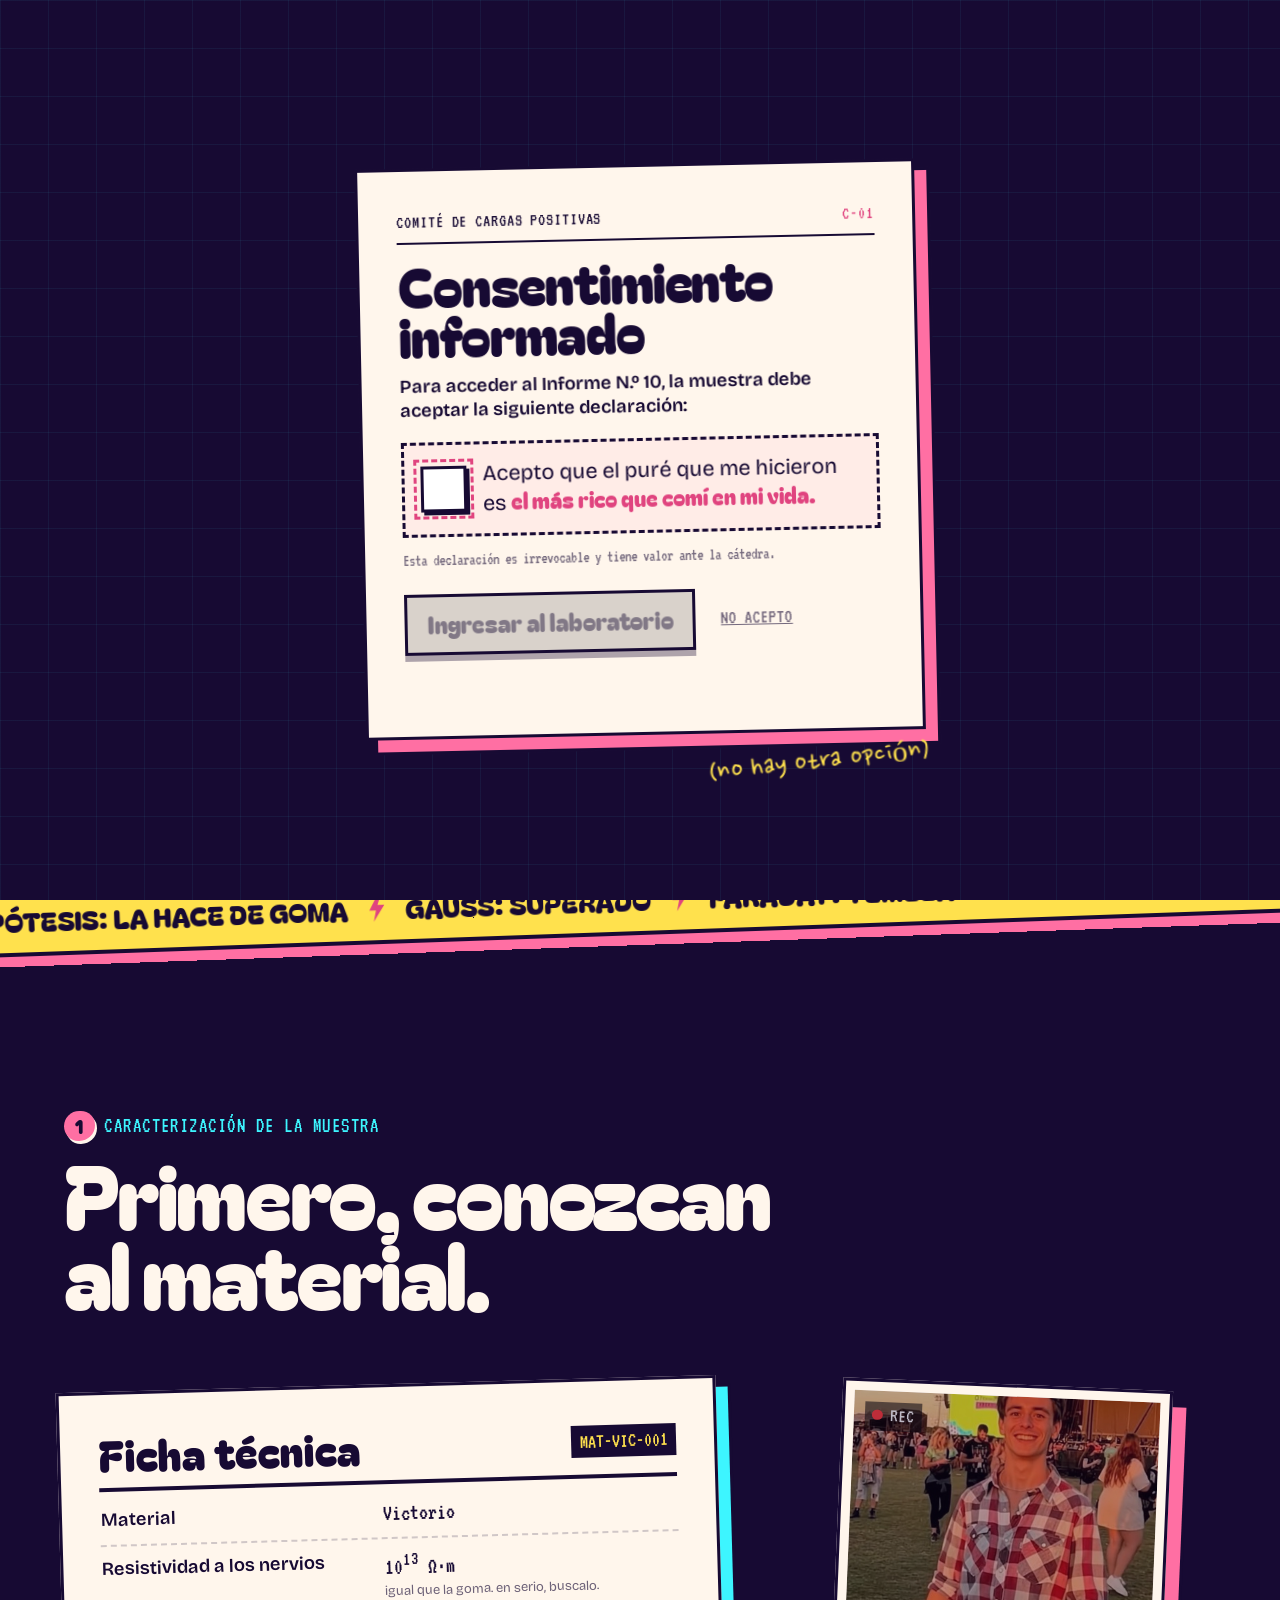
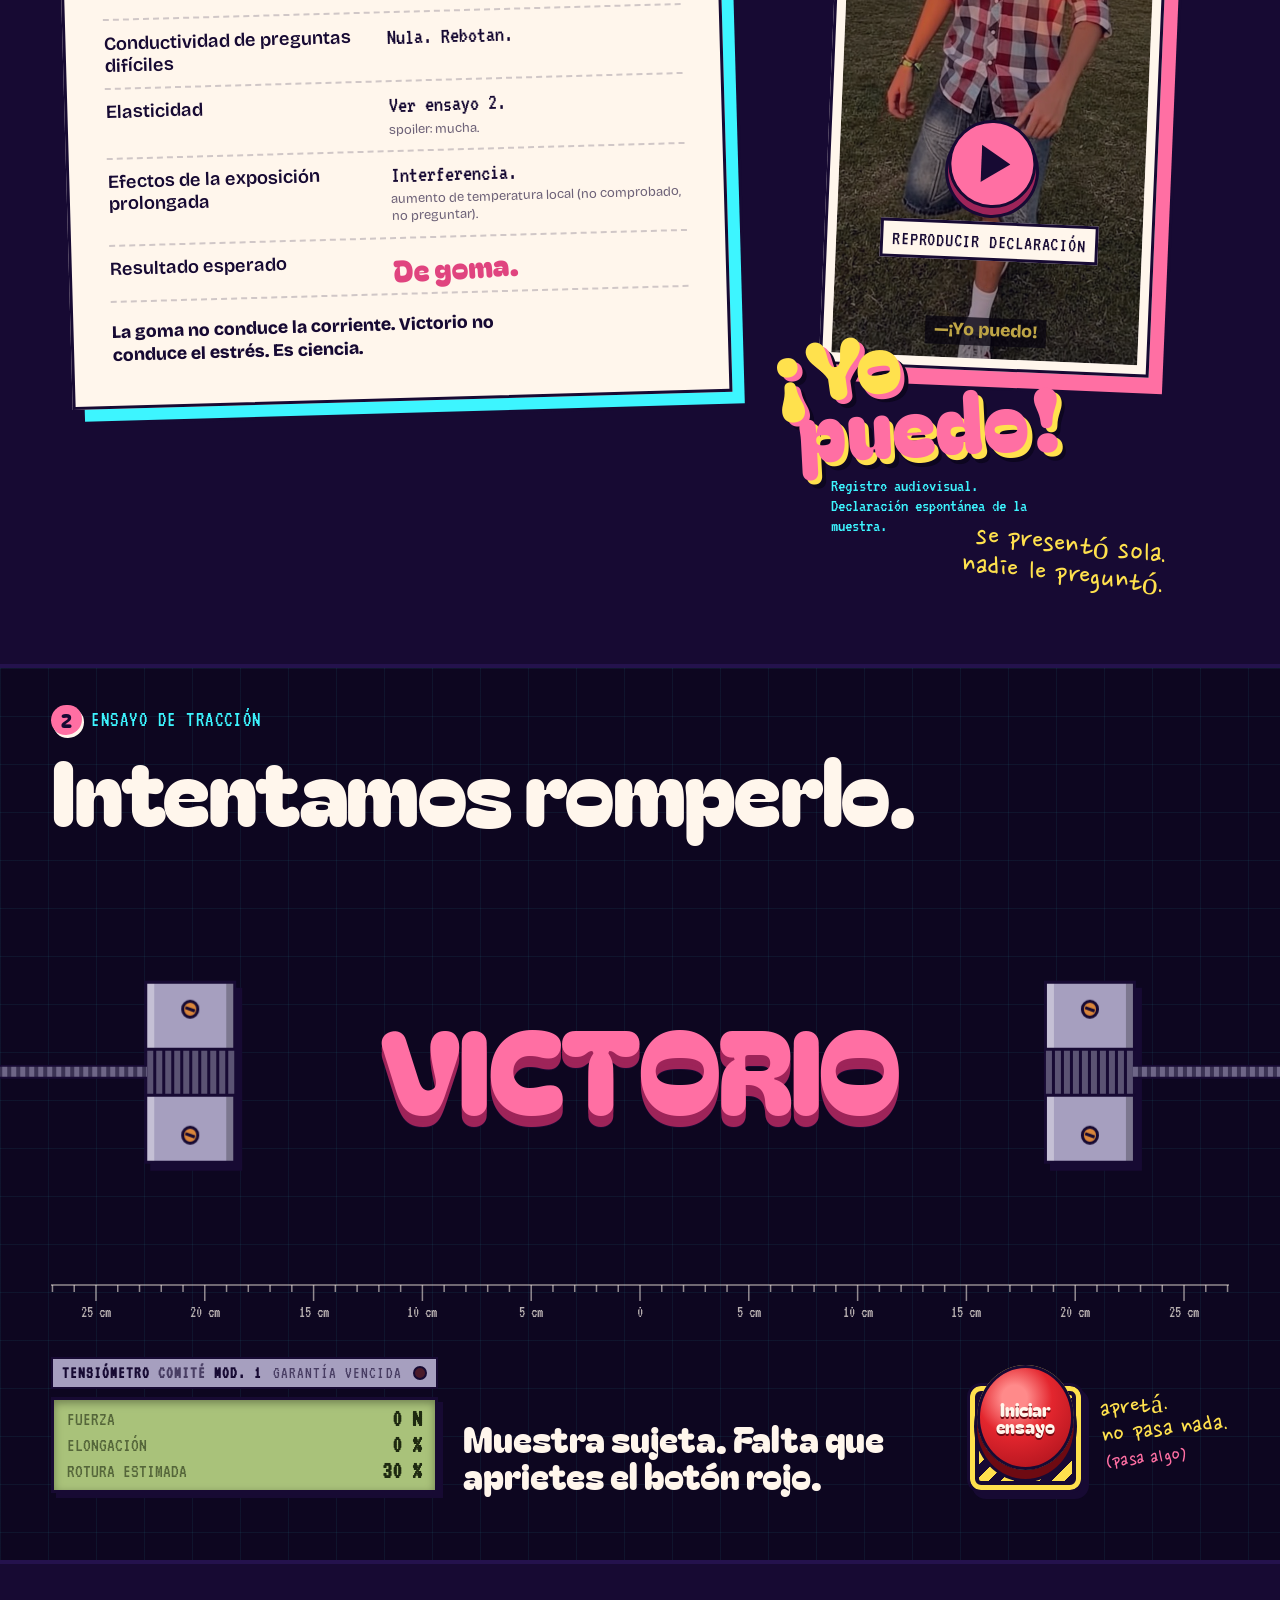
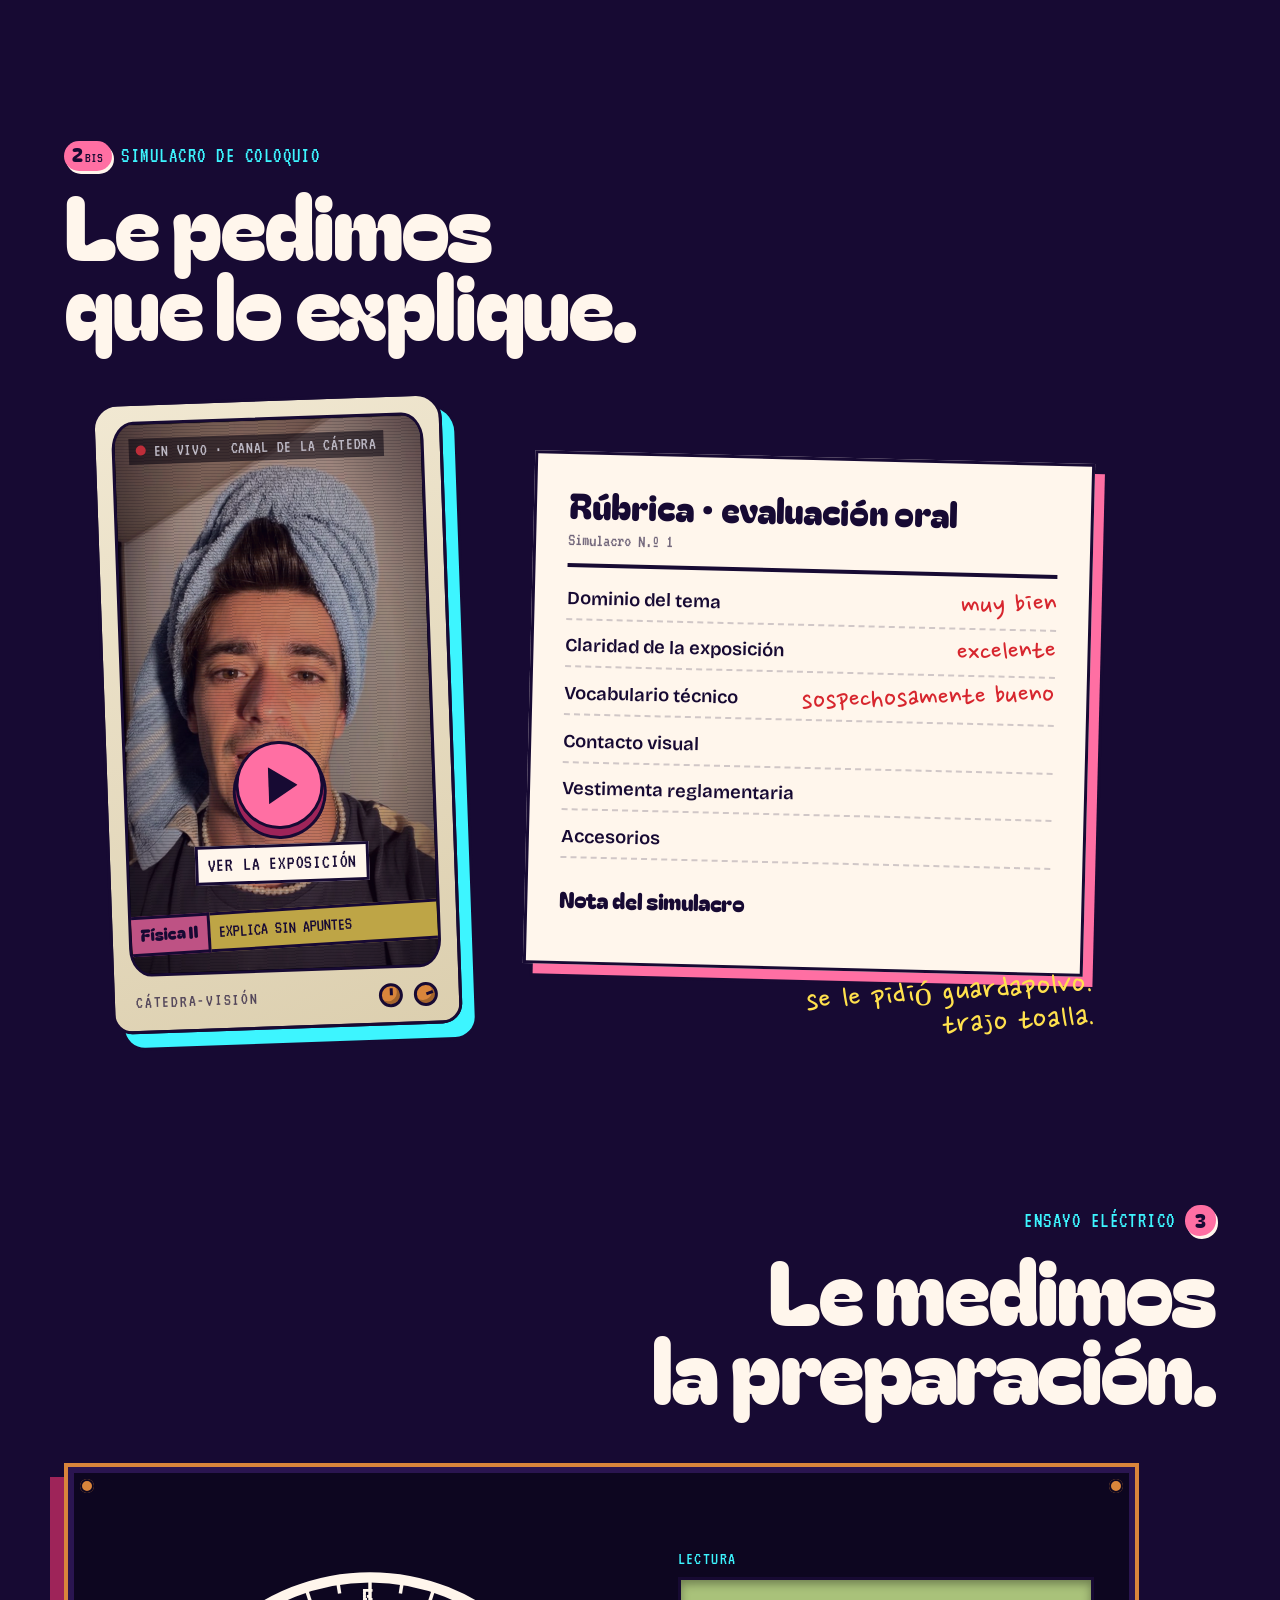
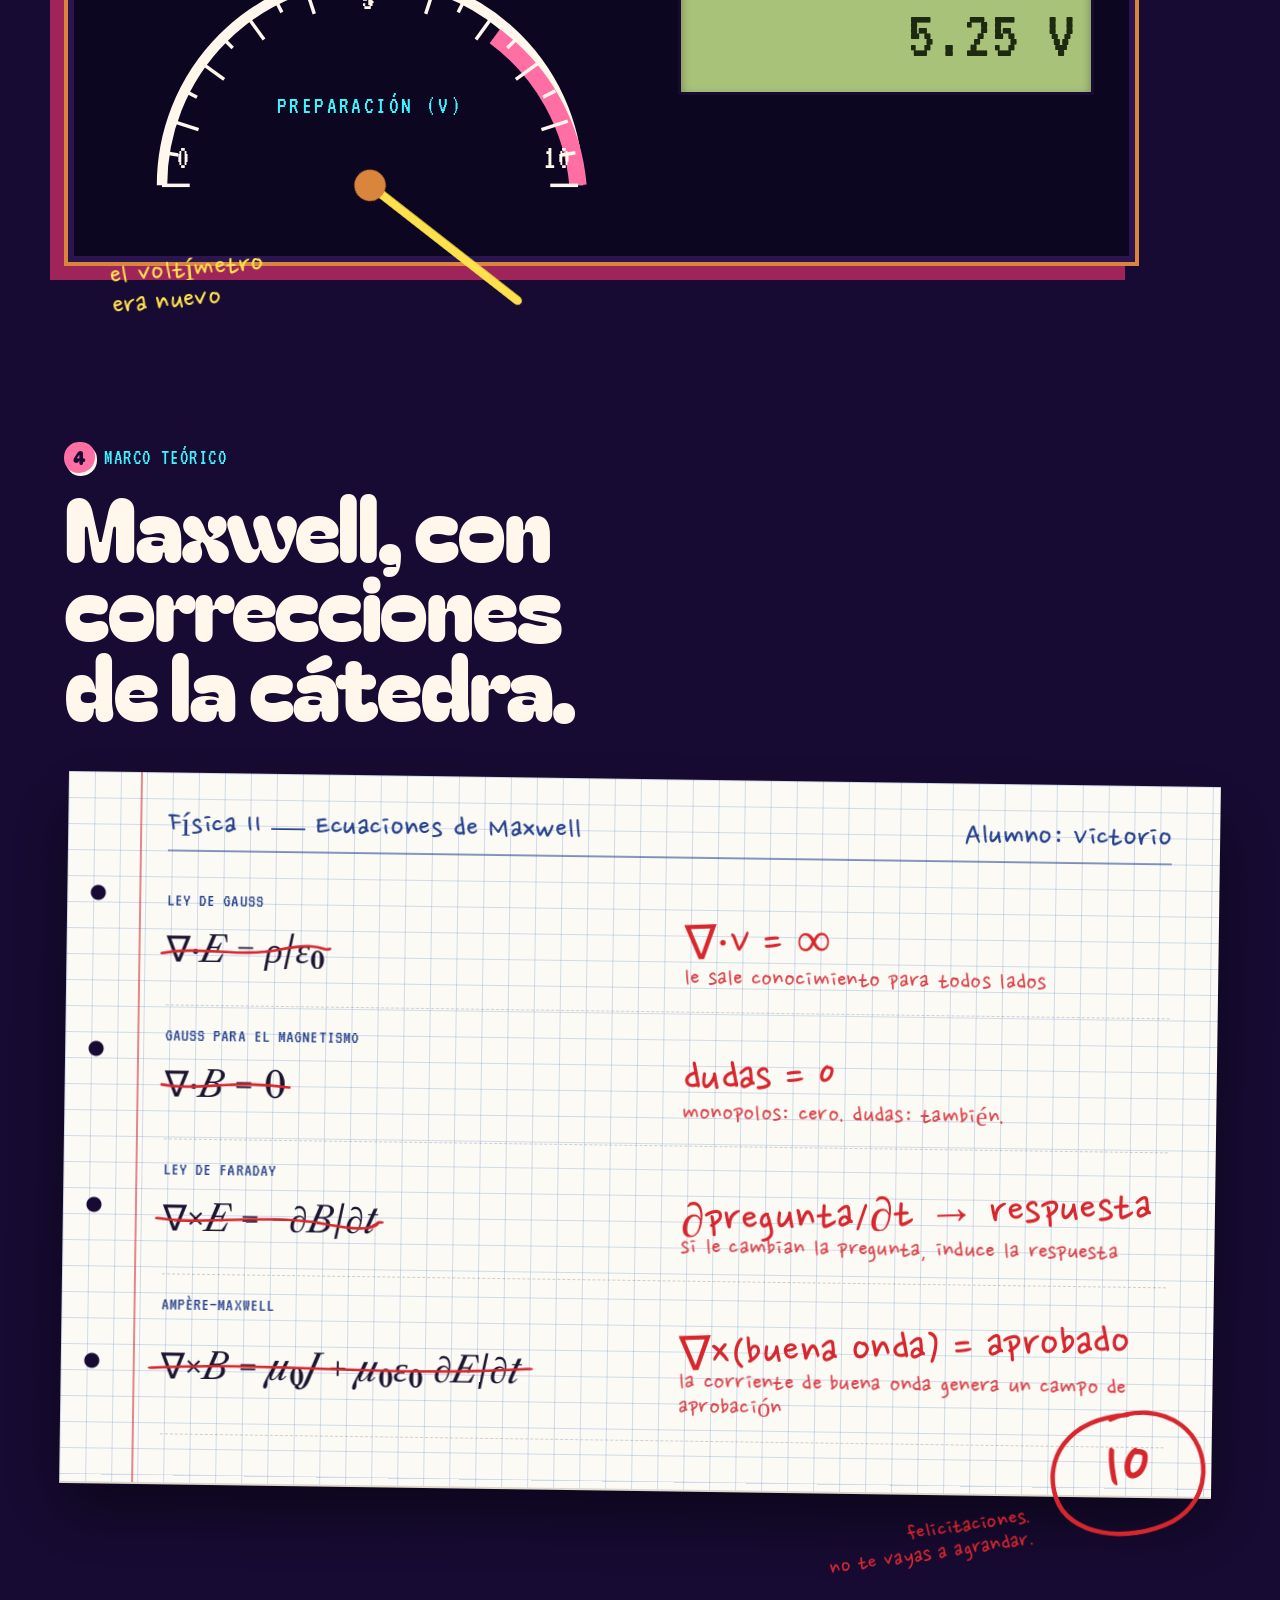
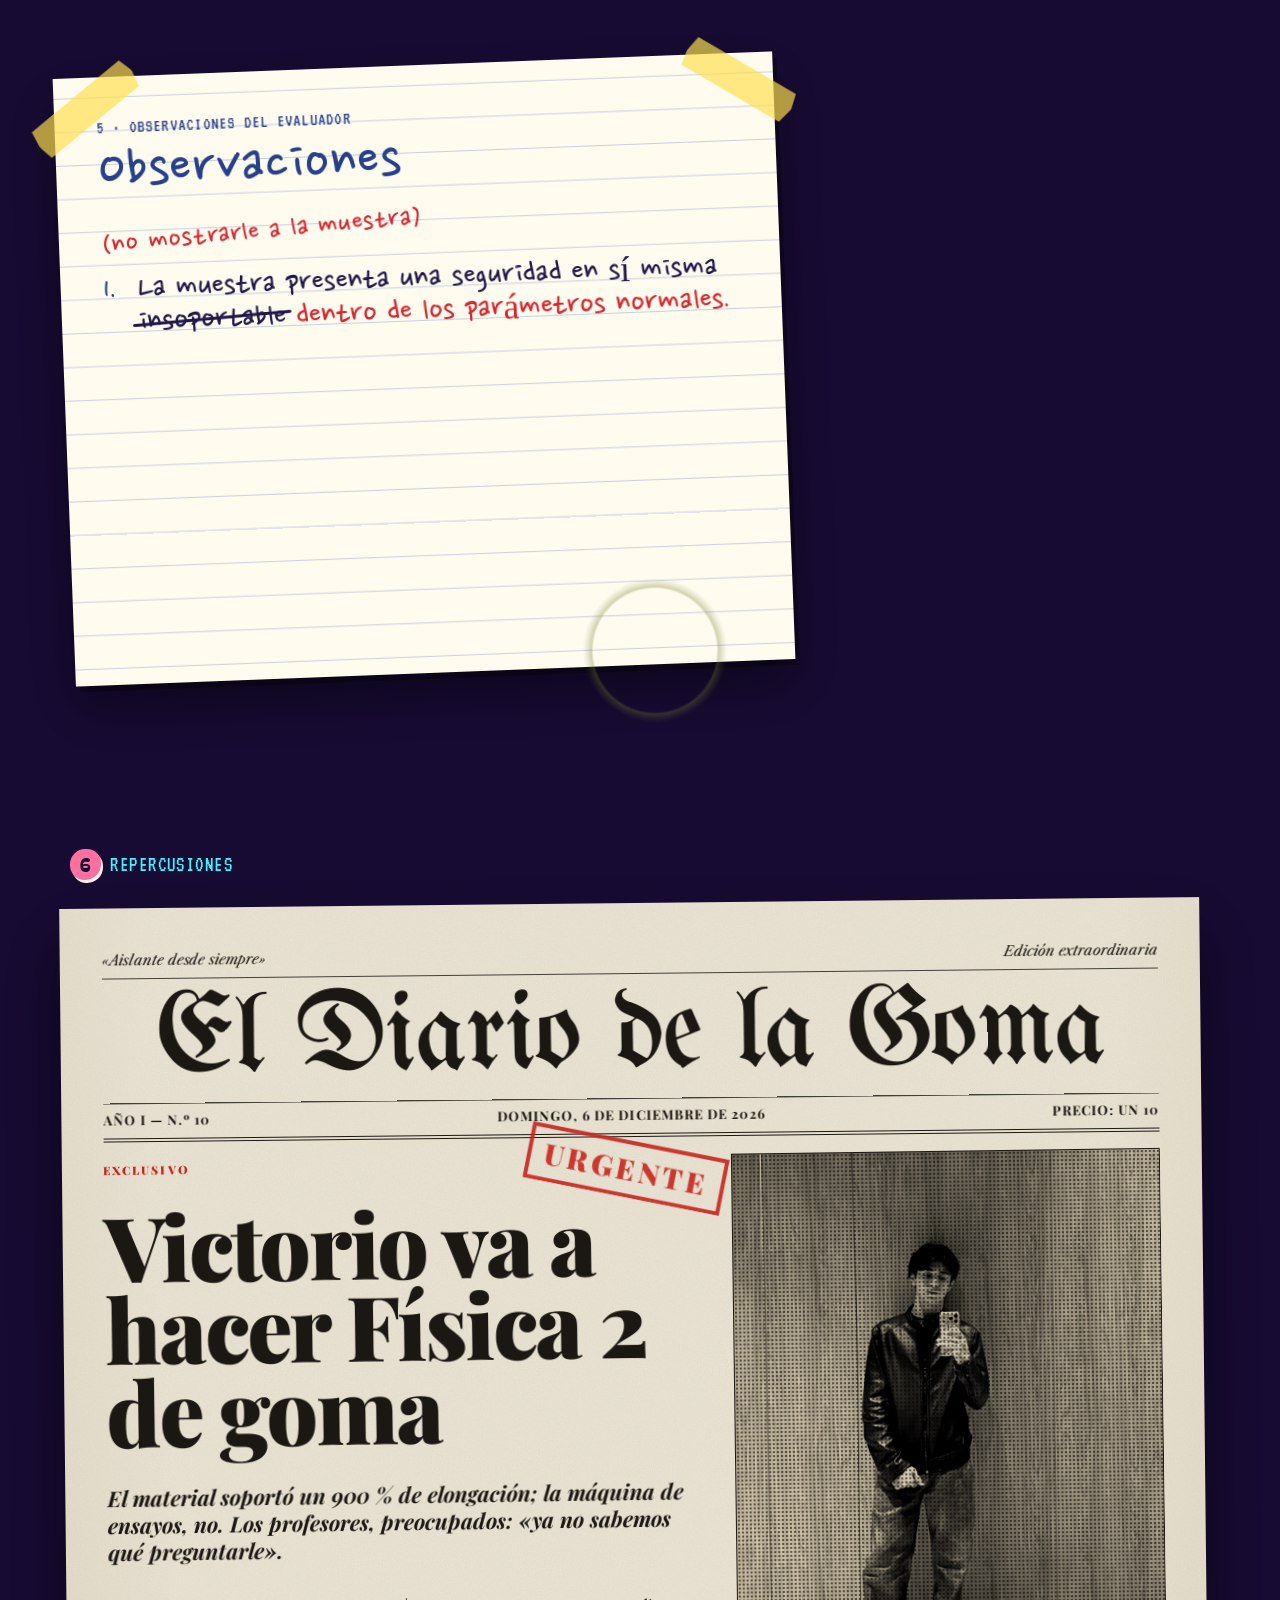
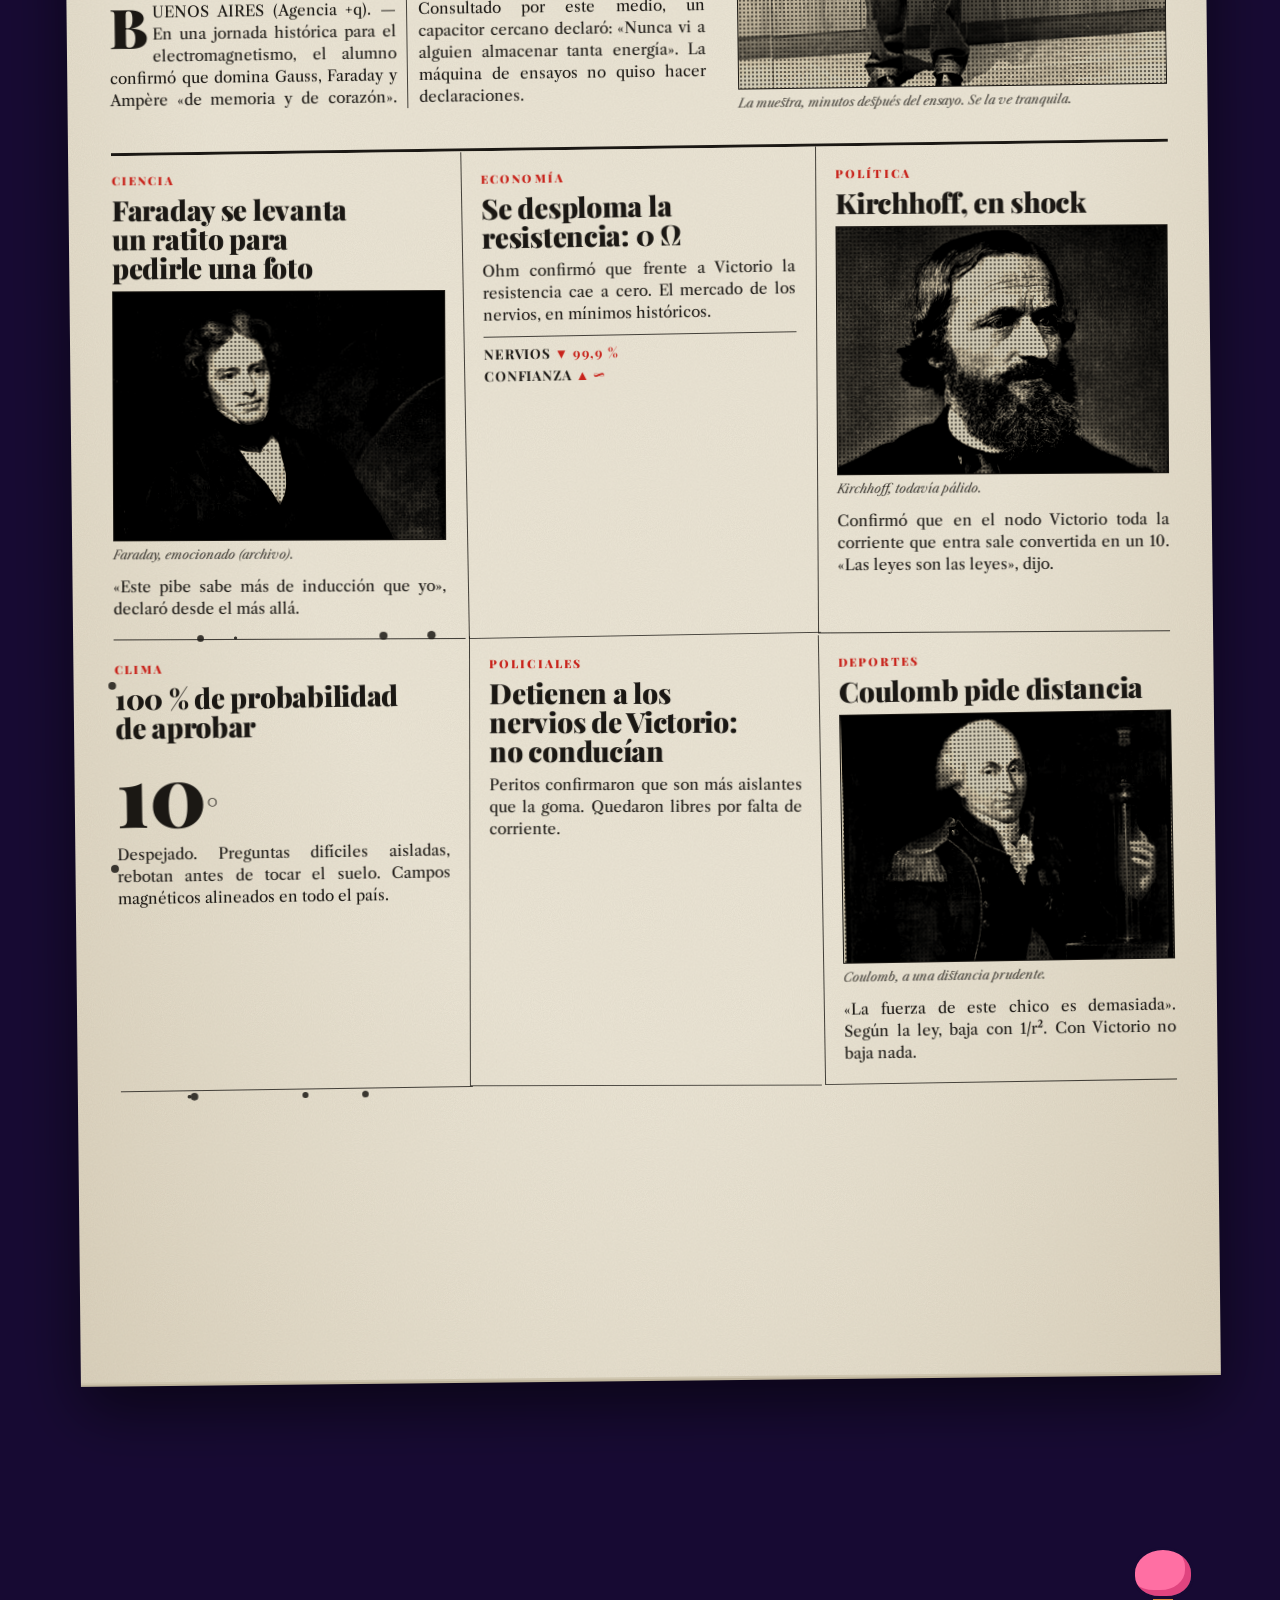
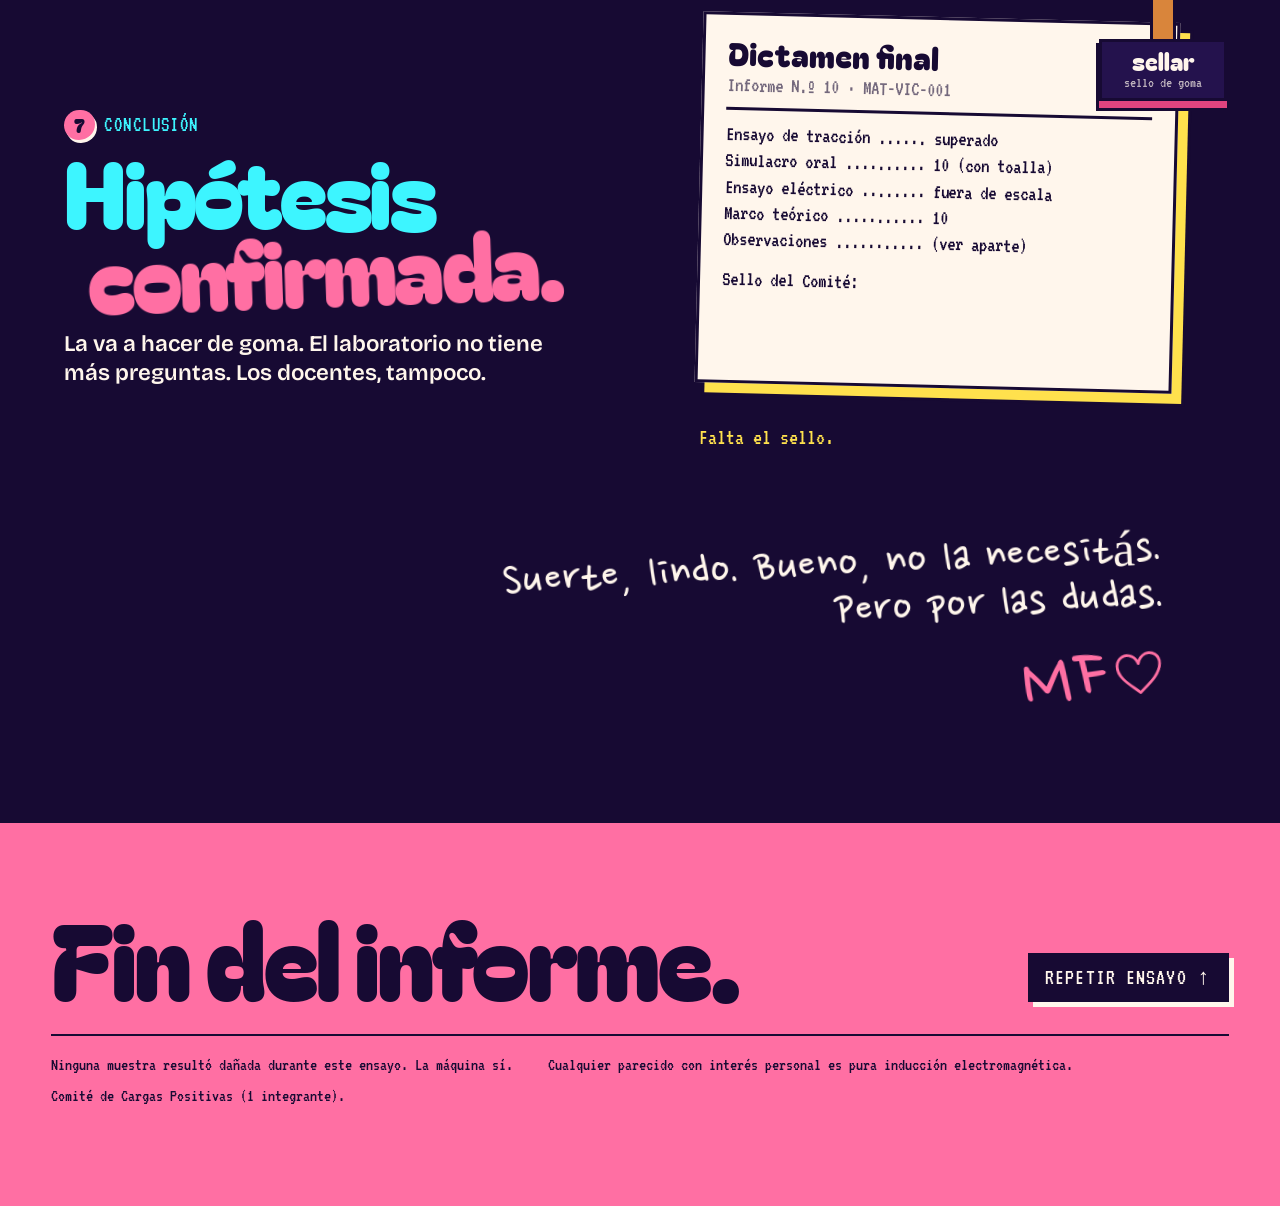
==== commit 0e57f26a: "Pantalla de entrada: consentimiento informado del puré Co-Authored-By: Claude Opus 5.5 <noreply@anth" ====
--- a/index.html
+++ b/index.html
@@ -22,6 +22,27 @@
 <body>
 
   <a class="skip" href="#s1">Saltar al informe</a>
+
+  <!-- ============ CONSENTIMIENTO ============ -->
+  <div class="gate" id="gate" role="dialog" aria-modal="true" aria-labelledby="gate-title">
+    <form class="gate-card" id="gateForm">
+      <p class="gate-top"><span>Comité de Cargas Positivas</span><span>C-01</span></p>
+      <h1 class="gate-title" id="gate-title">Consentimiento informado</h1>
+      <p class="gate-lede">Para acceder al Informe N.º 10, la muestra debe aceptar la siguiente declaración:</p>
+      <label class="gate-check">
+        <input type="checkbox" id="gateBox" />
+        <span class="gate-box" aria-hidden="true"><svg viewBox="0 0 40 40"><path d="M7 21 L16 30 L34 8"/></svg></span>
+        <span class="gate-txt">Acepto que el puré que me hicieron es <b>el más rico que comí en mi vida.</b></span>
+      </label>
+      <p class="gate-fine">Esta declaración es irrevocable y tiene valor ante la cátedra.</p>
+      <div class="gate-btns">
+        <button class="gate-go" id="gateGo" type="submit" disabled>Ingresar al laboratorio</button>
+        <button class="gate-no" id="gateNo" type="button">No acepto</button>
+      </div>
+      <p class="gate-msg" id="gateMsg" aria-live="polite"></p>
+      <p class="hand gate-note" aria-hidden="true">(no hay otra opción)</p>
+    </form>
+  </div>
 
   <!-- ============ CARGA ============ -->
   <div class="loader" id="loader" aria-hidden="true">
--- a/styles.css
+++ b/styles.css
@@ -1522,3 +1522,96 @@
 }
 .tv-screen .play { align-content: end; padding-bottom: 28%; }
 .yp-frame .play { align-content: end; padding-bottom: 30%; }
+
+/* =========================================================
+   CONSENTIMIENTO (pantalla de entrada)
+   ========================================================= */
+html.gated, html.gated body { overflow: hidden; }
+.gate {
+  position: fixed; inset: 0; z-index: 95;
+  display: none; place-items: center;
+  padding: 1.2rem;
+  background:
+    linear-gradient(rgba(61, 245, 255, .06) 1px, transparent 1px) 0 0 / 48px 48px,
+    linear-gradient(90deg, rgba(61, 245, 255, .06) 1px, transparent 1px) 0 0 / 48px 48px,
+    var(--ink);
+  overflow-y: auto;
+}
+.gate.open { display: grid; }
+html:not(.js) .gate { display: none; }
+.gate-card {
+  position: relative;
+  width: min(560px, 100%);
+  background: var(--papel); color: var(--ink);
+  border: 3px solid var(--ink);
+  box-shadow: 12px 12px 0 var(--goma), 12px 12px 0 3px var(--ink);
+  padding: clamp(1.3rem, 4vw, 2.4rem);
+  transform: rotate(-1.2deg);
+  animation: gateIn .6s var(--snap) both;
+}
+@keyframes gateIn { from { transform: translateY(-60px) rotate(-8deg) scale(1.05); opacity: 0; } }
+.gate.closing .gate-card { animation: gateOut .6s cubic-bezier(.5, 0, .8, .3) forwards; }
+.gate.closing { transition: opacity .35s .3s; opacity: 0; }
+@keyframes gateOut { 30% { transform: rotate(-3deg) scale(1.04); } to { transform: translateY(120vh) rotate(18deg); } }
+.gate-card.nope { animation: gateNope .35s ease-in-out; }
+@keyframes gateNope { 25% { transform: translateX(-8px) rotate(-2deg); } 75% { transform: translateX(8px) rotate(-.4deg); } }
+.gate-top {
+  display: flex; justify-content: space-between; gap: 1rem;
+  font-family: var(--f-mono); font-size: 1.1rem; text-transform: uppercase; letter-spacing: .05em;
+  border-bottom: 2px solid var(--ink); padding-bottom: .4rem; margin-bottom: 1rem;
+}
+.gate-top span:last-child { color: var(--goma-deep); white-space: nowrap; }
+@media (max-width: 640px) { .gate-top { font-size: .98rem; } }
+.gate-title { font-family: var(--f-display); font-size: clamp(2.1rem, 1.3rem + 3.6vw, 3.4rem); line-height: .92; letter-spacing: -.02em; }
+.gate-lede { margin: .9rem 0 1.2rem; font-weight: 600; line-height: 1.3; }
+.gate-check {
+  display: grid; grid-template-columns: auto 1fr; gap: 1rem; align-items: center;
+  padding: 1rem; cursor: pointer;
+  border: 3px dashed var(--ink);
+  background: rgba(255, 111, 163, .08);
+  transition: background .2s, border-color .2s;
+}
+.gate.ok .gate-check { border-style: solid; background: rgba(255, 225, 77, .35); }
+.gate-check input { position: absolute; opacity: 0; width: 1px; height: 1px; }
+.gate-box {
+  width: 46px; height: 46px; display: grid; place-items: center;
+  border: 3px solid var(--ink); background: #fff;
+  box-shadow: 3px 3px 0 var(--ink);
+  transition: transform .2s var(--spring);
+}
+.gate-box svg { width: 40px; height: 40px; fill: none; stroke: var(--lapicera); stroke-width: 5; stroke-linecap: round; stroke-linejoin: round; stroke-dasharray: 50; stroke-dashoffset: 50; transition: stroke-dashoffset .35s ease-out; }
+.gate-check input:checked + .gate-box { transform: rotate(-6deg) scale(1.08); }
+.gate-check input:checked + .gate-box svg { stroke-dashoffset: 0; }
+.gate-check input:focus-visible + .gate-box { outline: 3px dashed var(--goma-deep); outline-offset: 4px; }
+.gate-txt { font-size: clamp(1.1rem, 1rem + .5vw, 1.35rem); line-height: 1.25; }
+.gate-txt b { font-family: var(--f-display); font-weight: 400; color: var(--goma-deep); }
+.gate-fine { margin-top: .7rem; font-family: var(--f-mono); font-size: 1rem; opacity: .6; }
+.gate-btns { display: flex; flex-wrap: wrap; align-items: center; gap: 1rem 1.4rem; margin-top: 1.4rem; }
+.gate-go {
+  font-family: var(--f-display); font-size: clamp(1.2rem, 1rem + .8vw, 1.5rem);
+  color: var(--ink); background: var(--goma);
+  border: 3px solid var(--ink); box-shadow: 0 6px 0 var(--ink);
+  padding: .55rem 1.2rem .65rem;
+  cursor: pointer;
+  transition: transform .12s, box-shadow .12s, background .2s, opacity .2s;
+}
+.gate-go:hover:not(:disabled) { transform: translateY(-2px) rotate(-1.5deg); }
+.gate-go:active:not(:disabled) { transform: translateY(5px); box-shadow: 0 1px 0 var(--ink); }
+.gate-go:disabled { background: #D9D2CB; color: rgba(23, 10, 51, .45); cursor: not-allowed; box-shadow: 0 6px 0 rgba(23, 10, 51, .35); }
+.gate.ok .gate-go { animation: jelly 1.6s var(--spring) infinite; }
+.gate-go:focus-visible, .gate-no:focus-visible { outline: 3px dashed var(--goma-deep); outline-offset: 4px; }
+.gate-no {
+  font-family: var(--f-mono); font-size: 1.2rem; text-transform: uppercase;
+  background: none; border: 0; padding: .2rem;
+  color: rgba(23, 10, 51, .6); text-decoration: underline;
+  cursor: pointer;
+  transition: transform .35s var(--spring), color .2s;
+}
+.gate-no.flip { color: var(--goma-deep); font-weight: 700; }
+.gate-msg { min-height: 1.4em; margin-top: .9rem; font-family: var(--f-mono); font-size: 1.25rem; color: var(--goma-deep); }
+.gate-note { position: absolute; right: -.4rem; bottom: -3rem; color: var(--alerta); font-size: 1.9rem; rotate: -5deg; }
+@media (max-width: 640px) {
+  .gate-card { box-shadow: 8px 8px 0 var(--goma), 8px 8px 0 3px var(--ink); }
+  .gate-go { width: 100%; }
+  .gate-note { bottom: -2.8rem; font-size: 1.7rem; }
+}
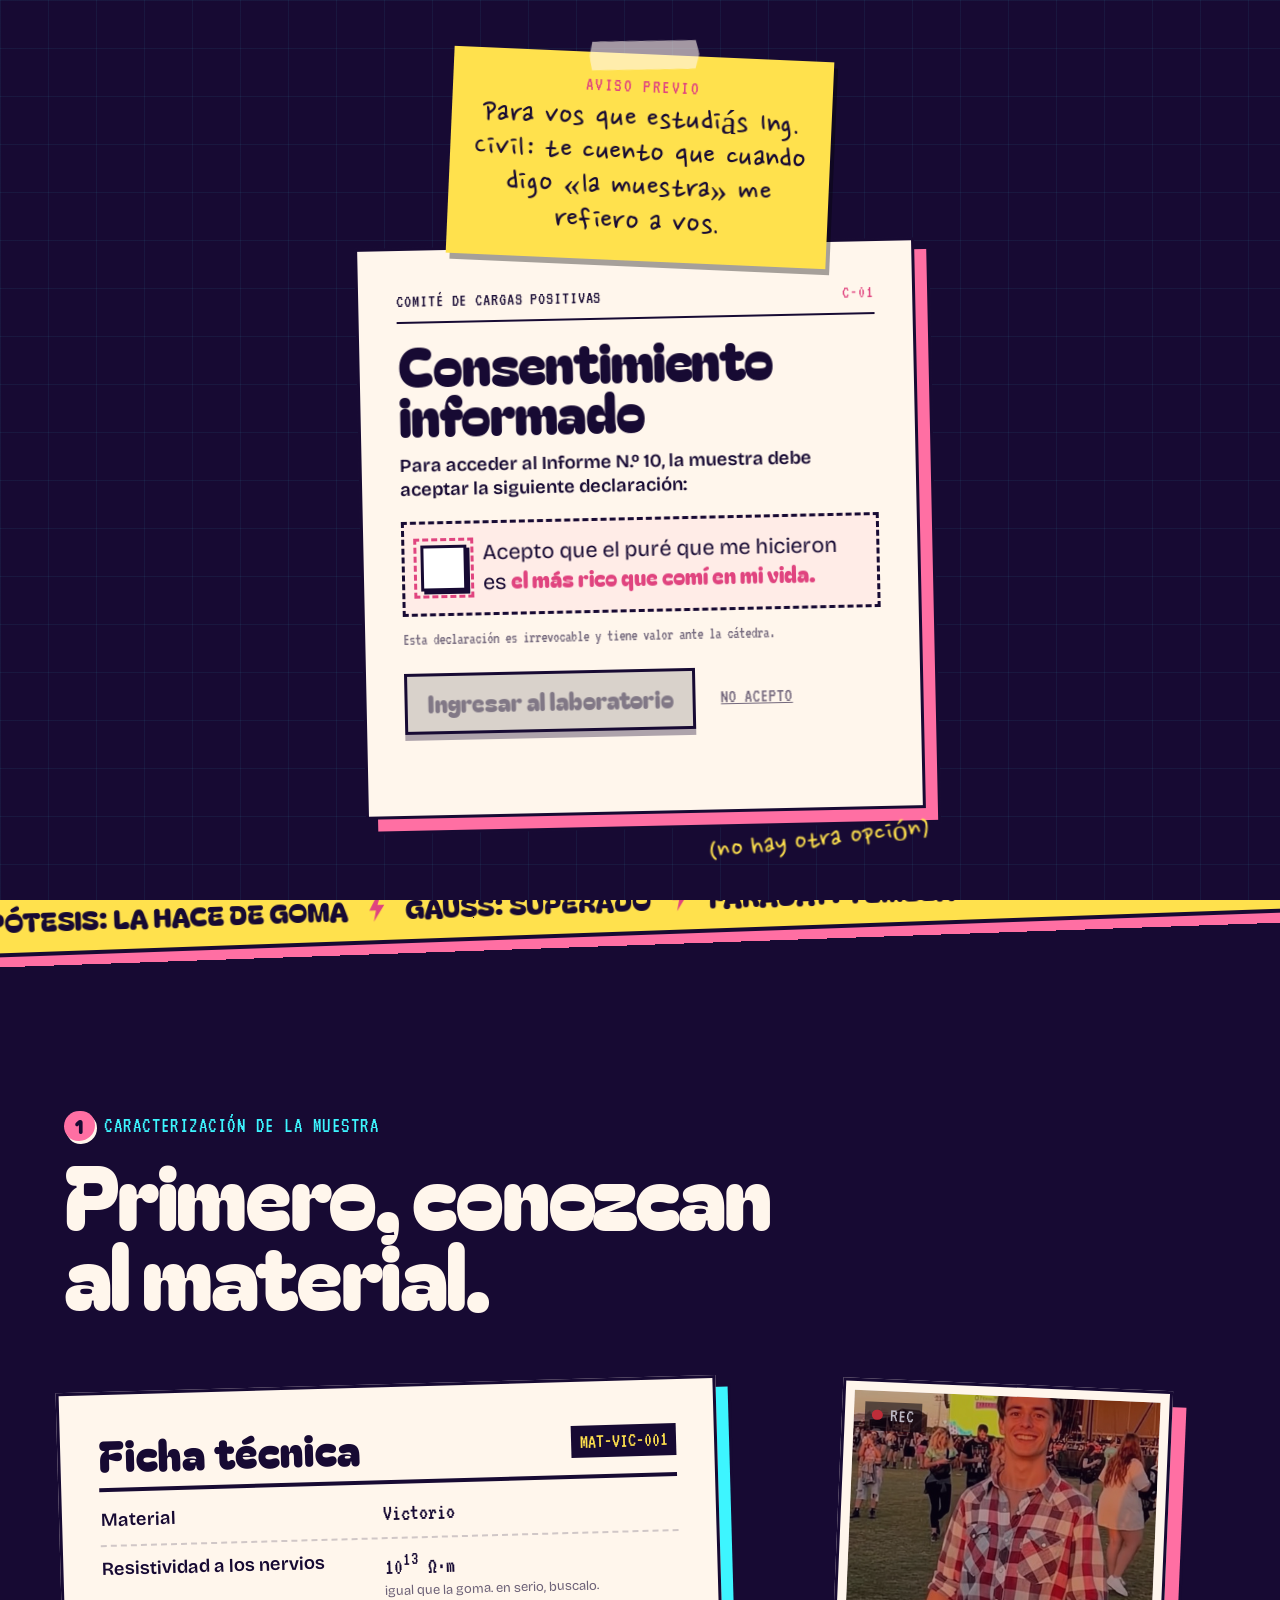
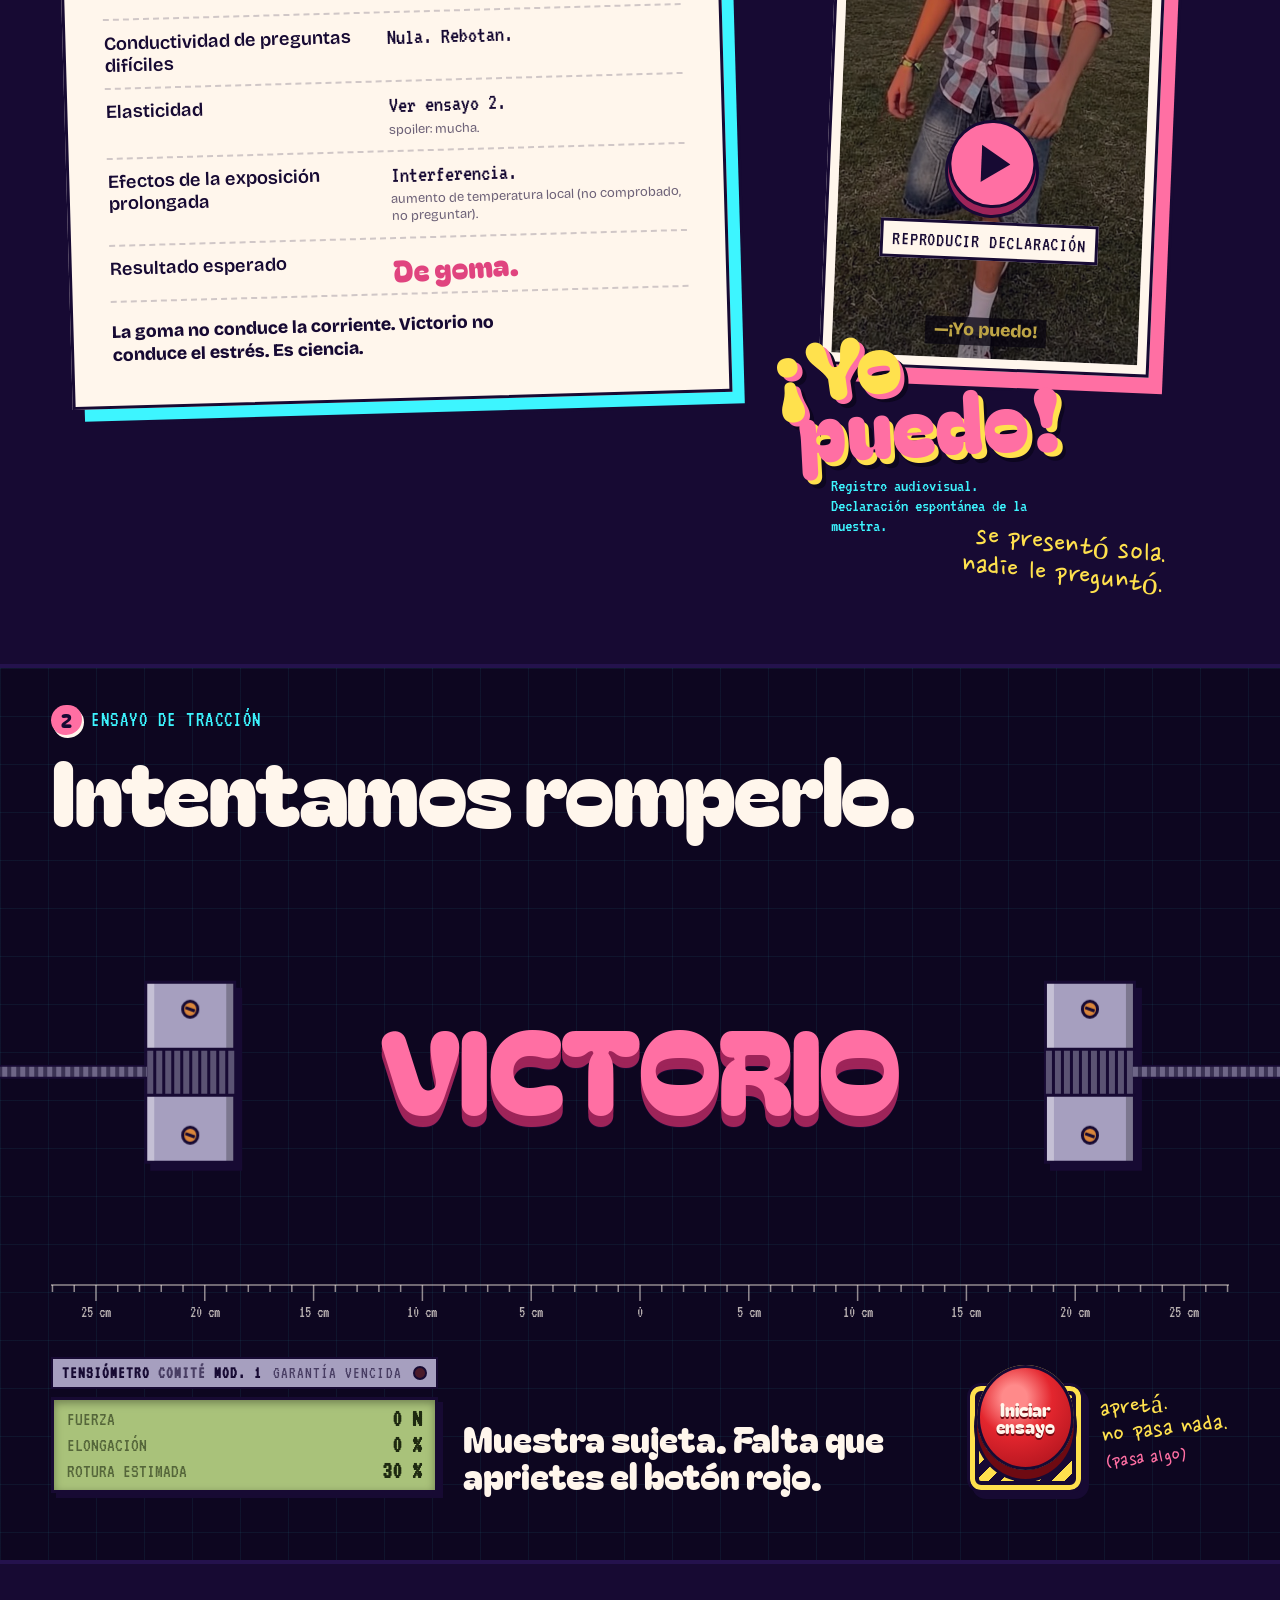
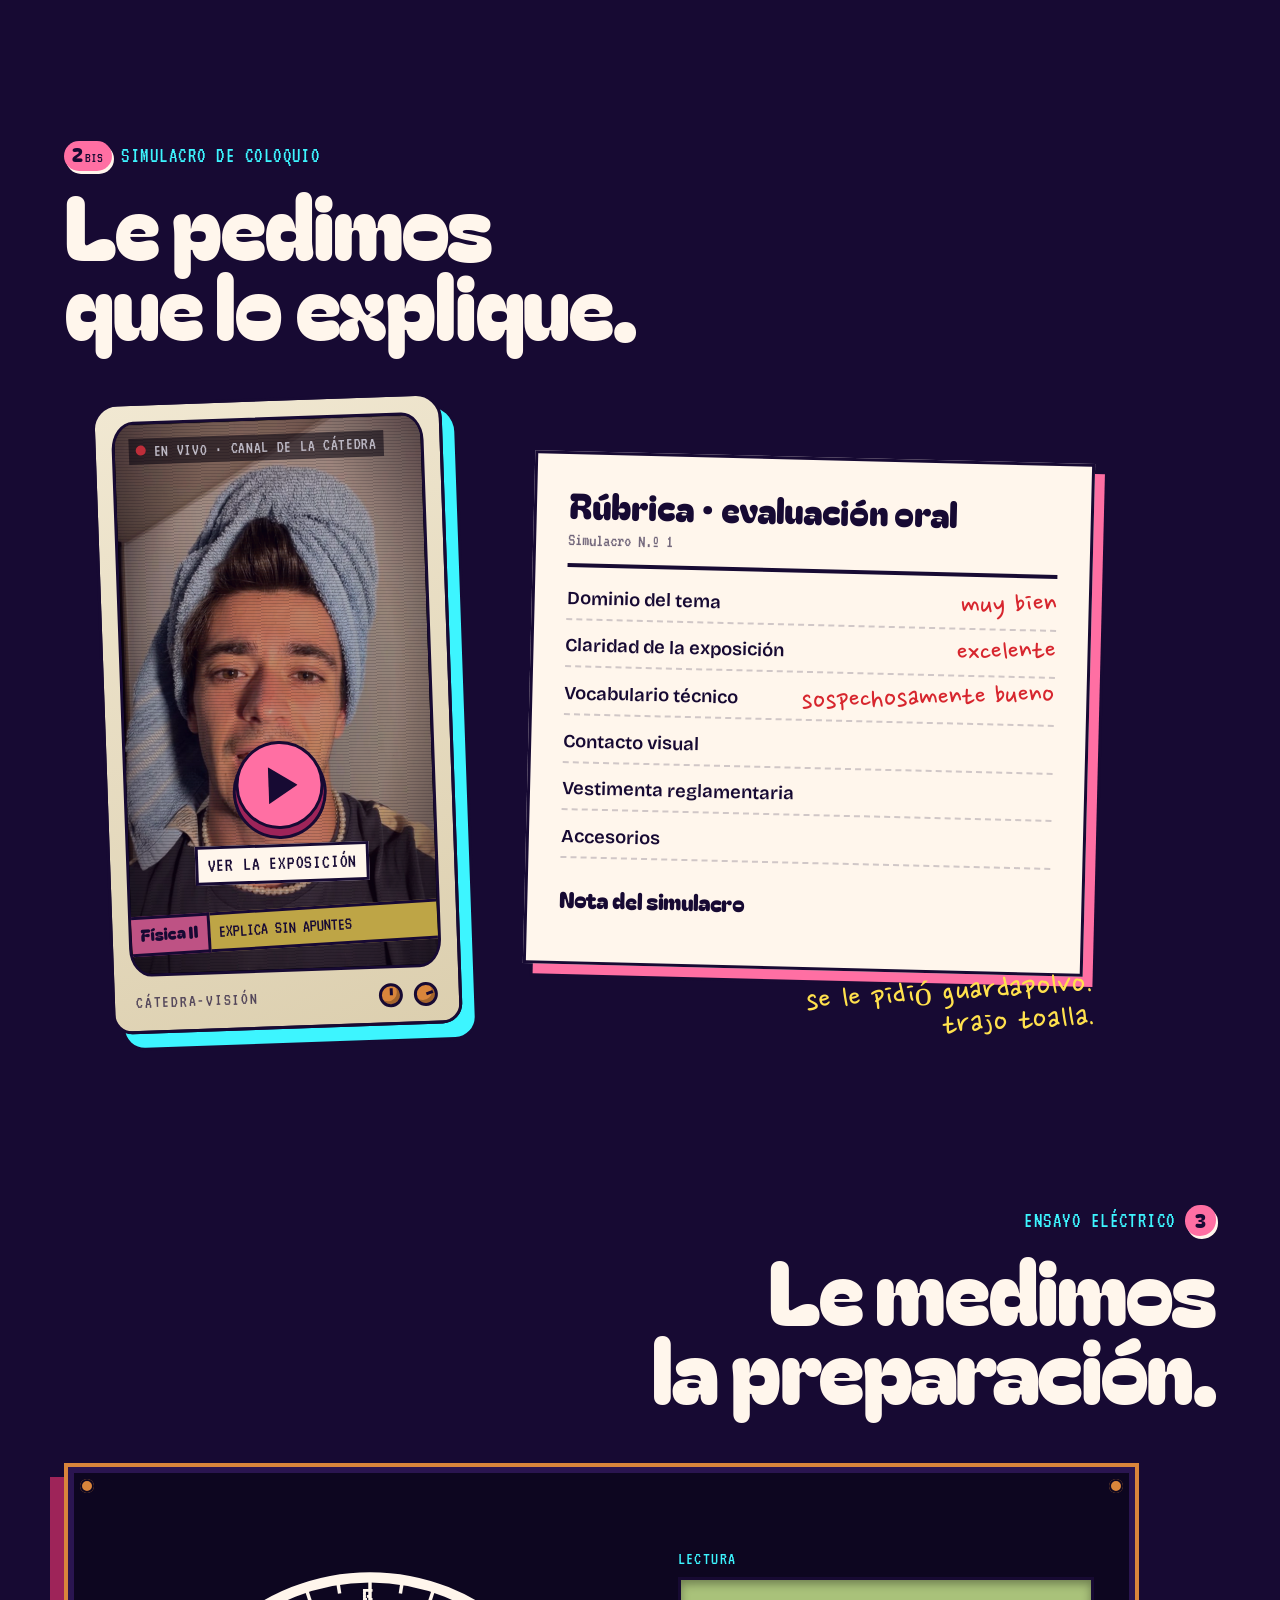
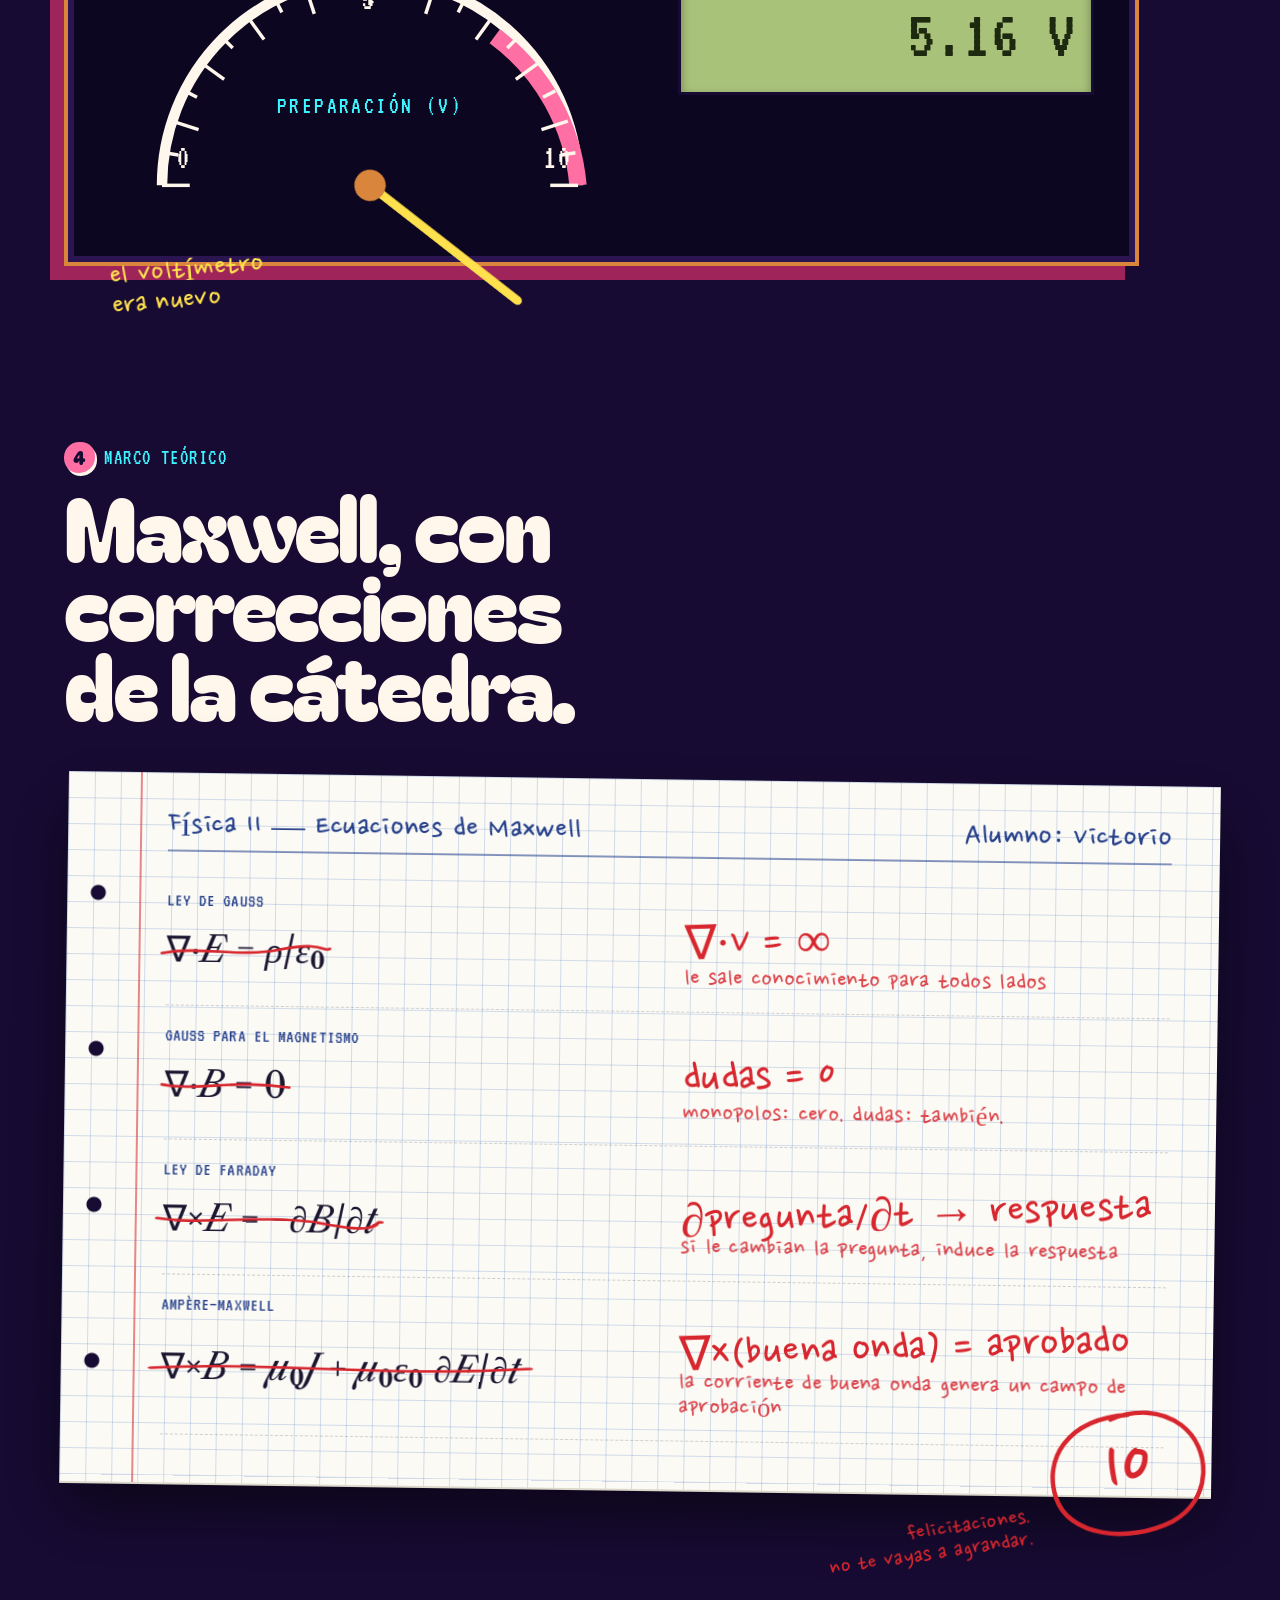
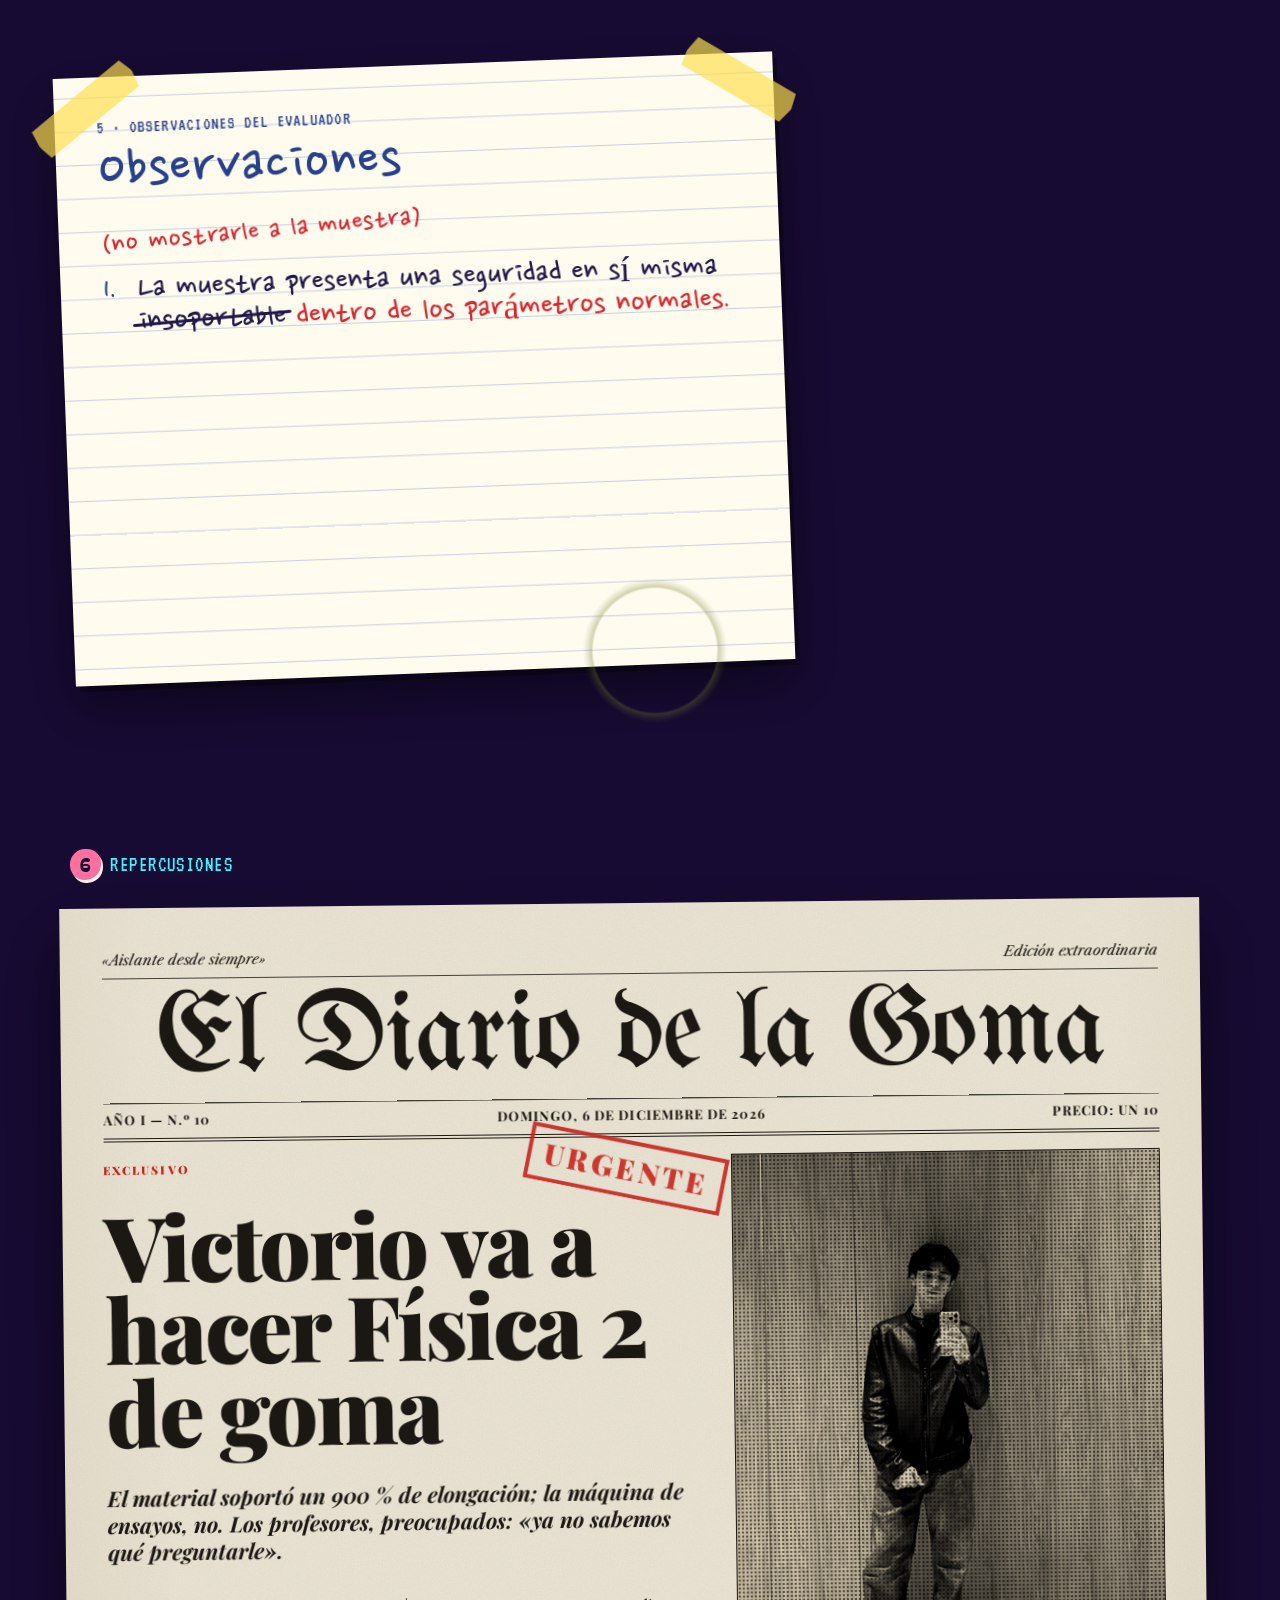
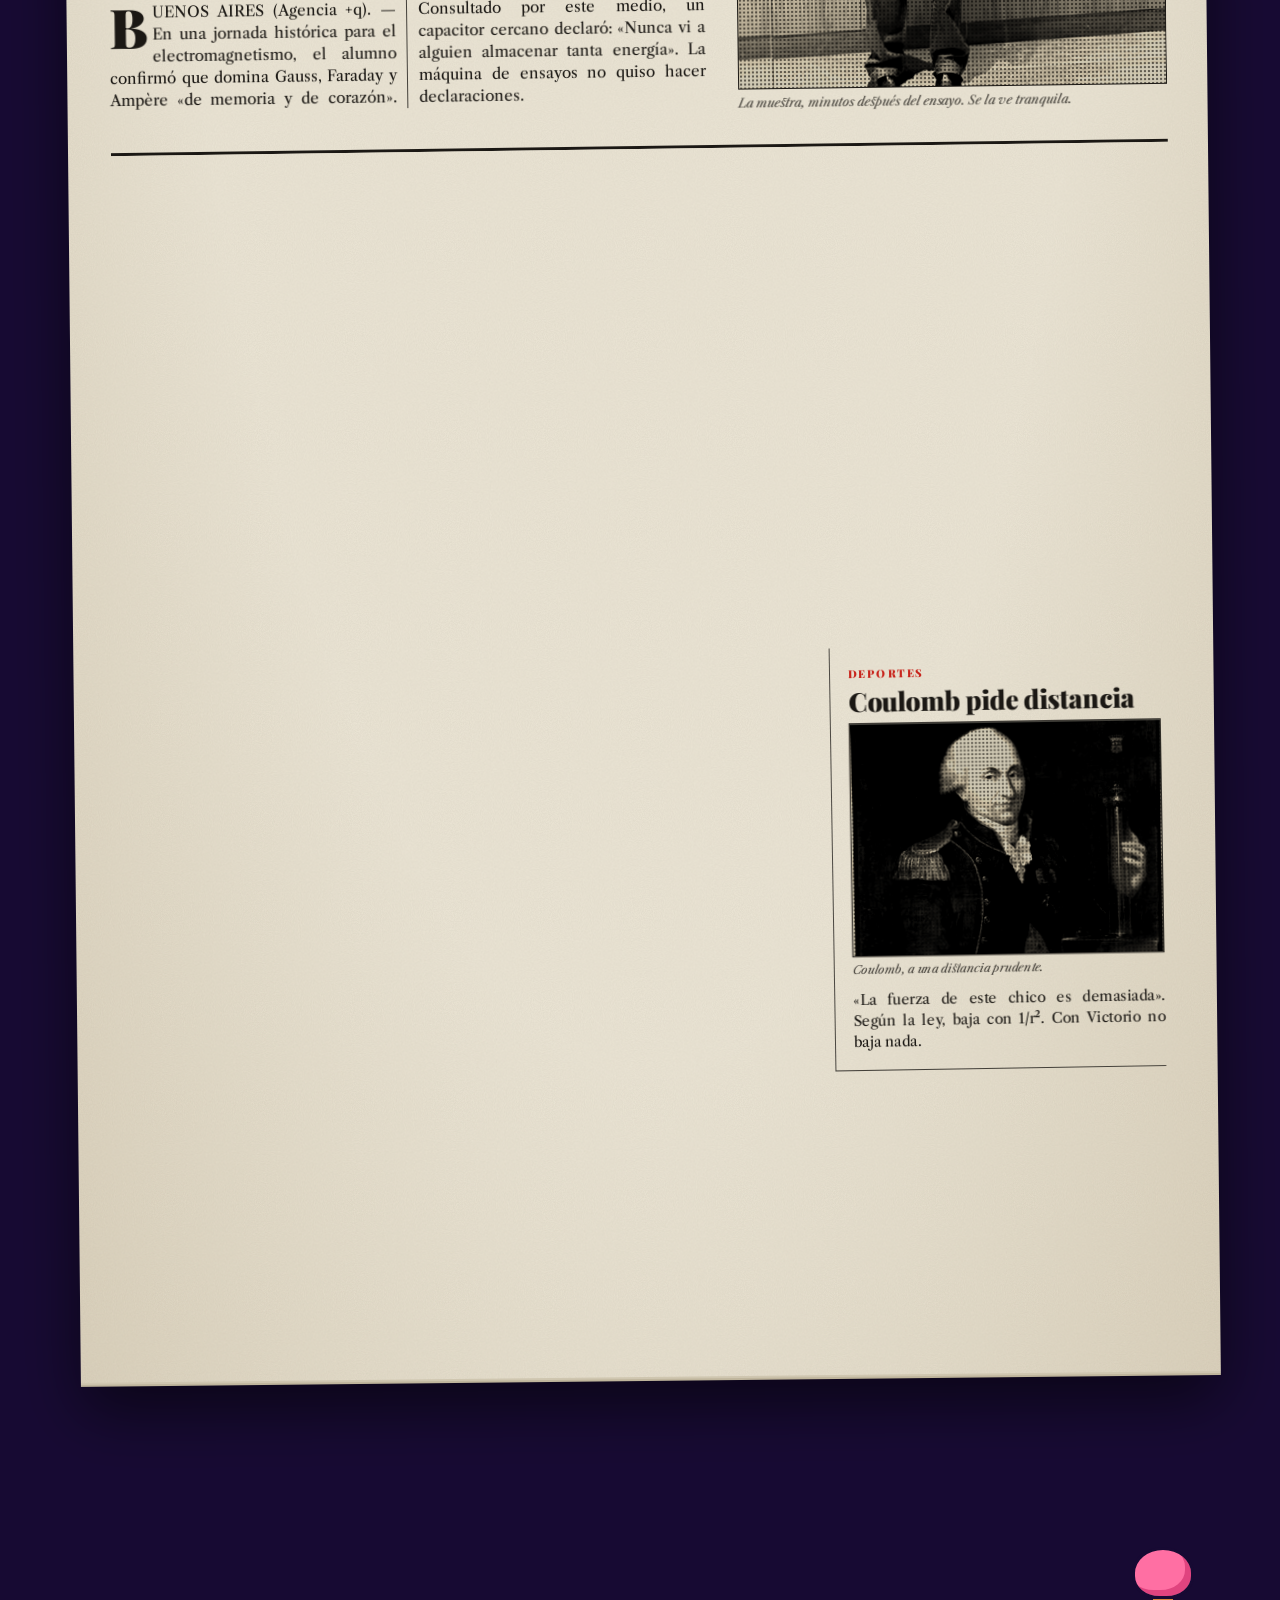
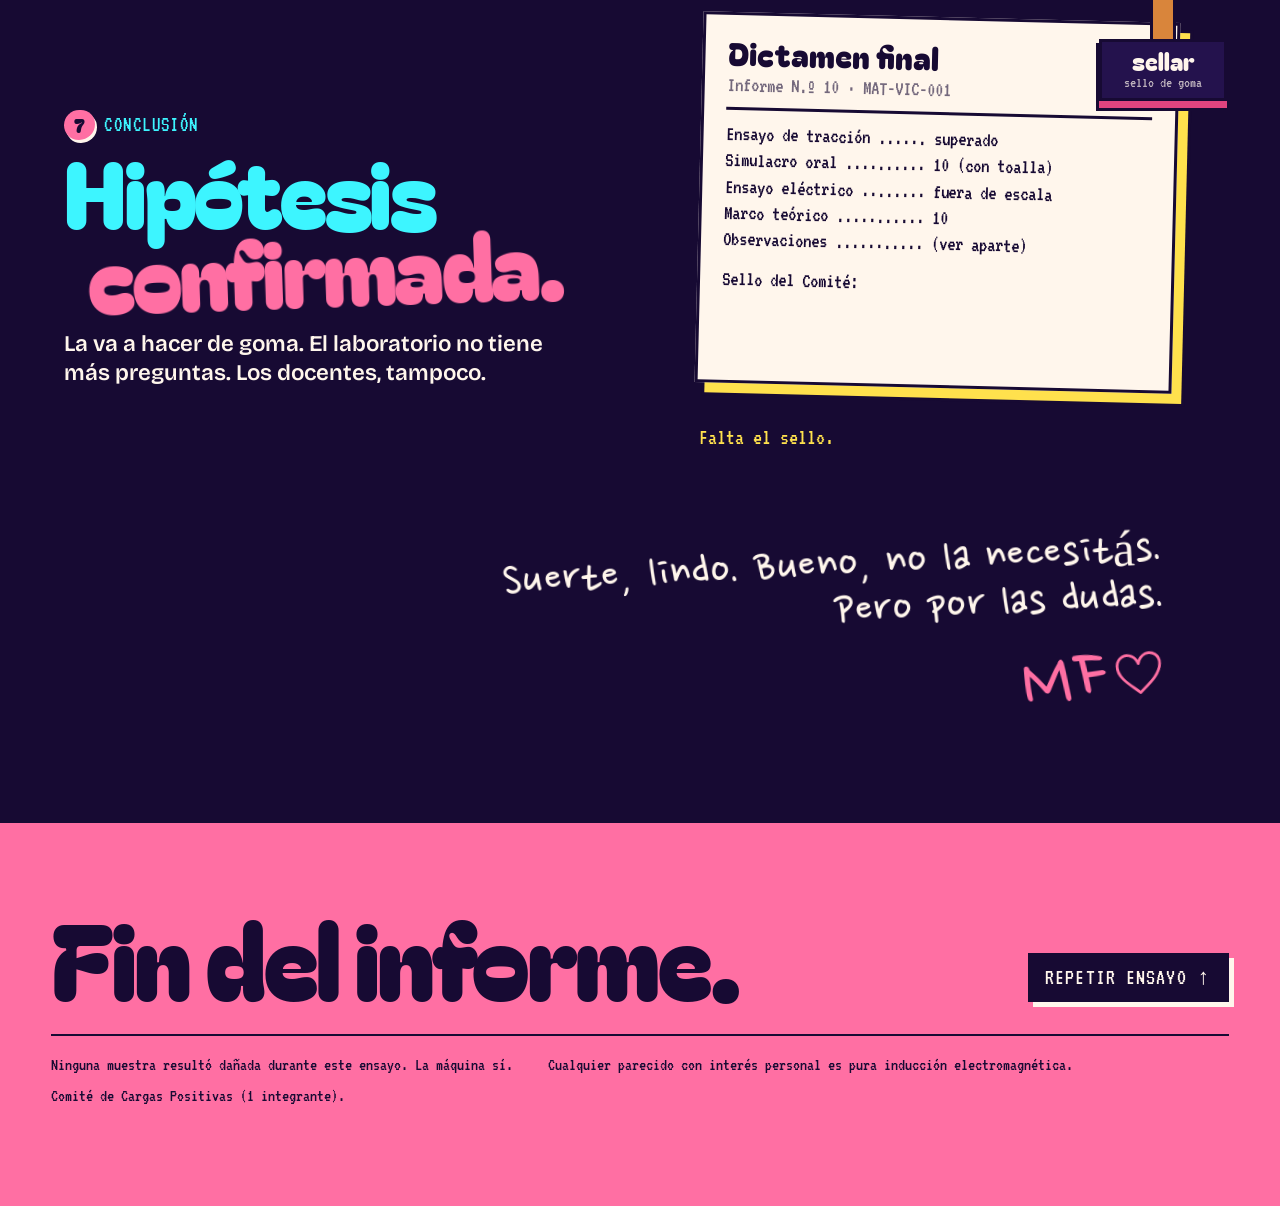
==== commit ea5a3001: "Aviso previo: 'la muestra' sos vos Co-Authored-By: Claude Opus 5.5 <noreply@anthropic.com>" ====
--- a/index.html
+++ b/index.html
@@ -24,7 +24,9 @@
   <a class="skip" href="#s1">Saltar al informe</a>
 
   <!-- ============ CONSENTIMIENTO ============ -->
-  <div class="gate" id="gate" role="dialog" aria-modal="true" aria-labelledby="gate-title">
+  <div class="gate" id="gate" role="dialog" aria-modal="true" aria-labelledby="gate-title" aria-describedby="gate-aviso">
+    <div class="gate-stack">
+    <p class="aviso hand" id="gate-aviso"><i class="aviso-tape" aria-hidden="true"></i><small>Aviso previo</small>Para vos que estudiás Ing. Civil: te cuento que cuando digo «la muestra» me refiero a vos.</p>
     <form class="gate-card" id="gateForm">
       <p class="gate-top"><span>Comité de Cargas Positivas</span><span>C-01</span></p>
       <h1 class="gate-title" id="gate-title">Consentimiento informado</h1>
@@ -42,6 +44,7 @@
       <p class="gate-msg" id="gateMsg" aria-live="polite"></p>
       <p class="hand gate-note" aria-hidden="true">(no hay otra opción)</p>
     </form>
+    </div>
   </div>
 
   <!-- ============ CARGA ============ -->
--- a/styles.css
+++ b/styles.css
@@ -1615,3 +1615,22 @@
   .gate-go { width: 100%; }
   .gate-note { bottom: -2.8rem; font-size: 1.7rem; }
 }
+
+/* aviso previo (post-it sobre el consentimiento) */
+.gate-stack { width: min(560px, 100%); display: grid; justify-items: center; padding: 1.4rem 0 3.4rem; }
+.aviso {
+  position: relative; z-index: 2;
+  width: min(380px, 92%);
+  margin-bottom: -1.1rem;
+  background: var(--alerta); color: var(--ink);
+  padding: 1.5rem 1.3rem 1.3rem;
+  font-size: clamp(1.75rem, 1.4rem + 1vw, 2.15rem); line-height: 1;
+  text-align: center;
+  box-shadow: 4px 6px 0 rgba(0, 0, 0, .35);
+  transform: rotate(2.5deg);
+  animation: avisoIn .55s var(--snap) .15s both;
+}
+.aviso small { display: block; font-family: var(--f-mono); font-size: .55em; text-transform: uppercase; letter-spacing: .08em; color: var(--goma-deep); margin-bottom: .35rem; }
+.aviso-tape { position: absolute; left: 50%; top: -14px; width: 110px; height: 30px; margin-left: -55px; background: rgba(255, 246, 236, .6); rotate: -4deg; clip-path: polygon(3% 0, 97% 4%, 100% 50%, 96% 100%, 2% 96%, 0 50%); }
+@keyframes avisoIn { from { transform: translateY(-40px) rotate(-10deg); opacity: 0; } }
+.gate.closing .aviso { animation: gateOut .6s cubic-bezier(.5, 0, .8, .3) forwards; }
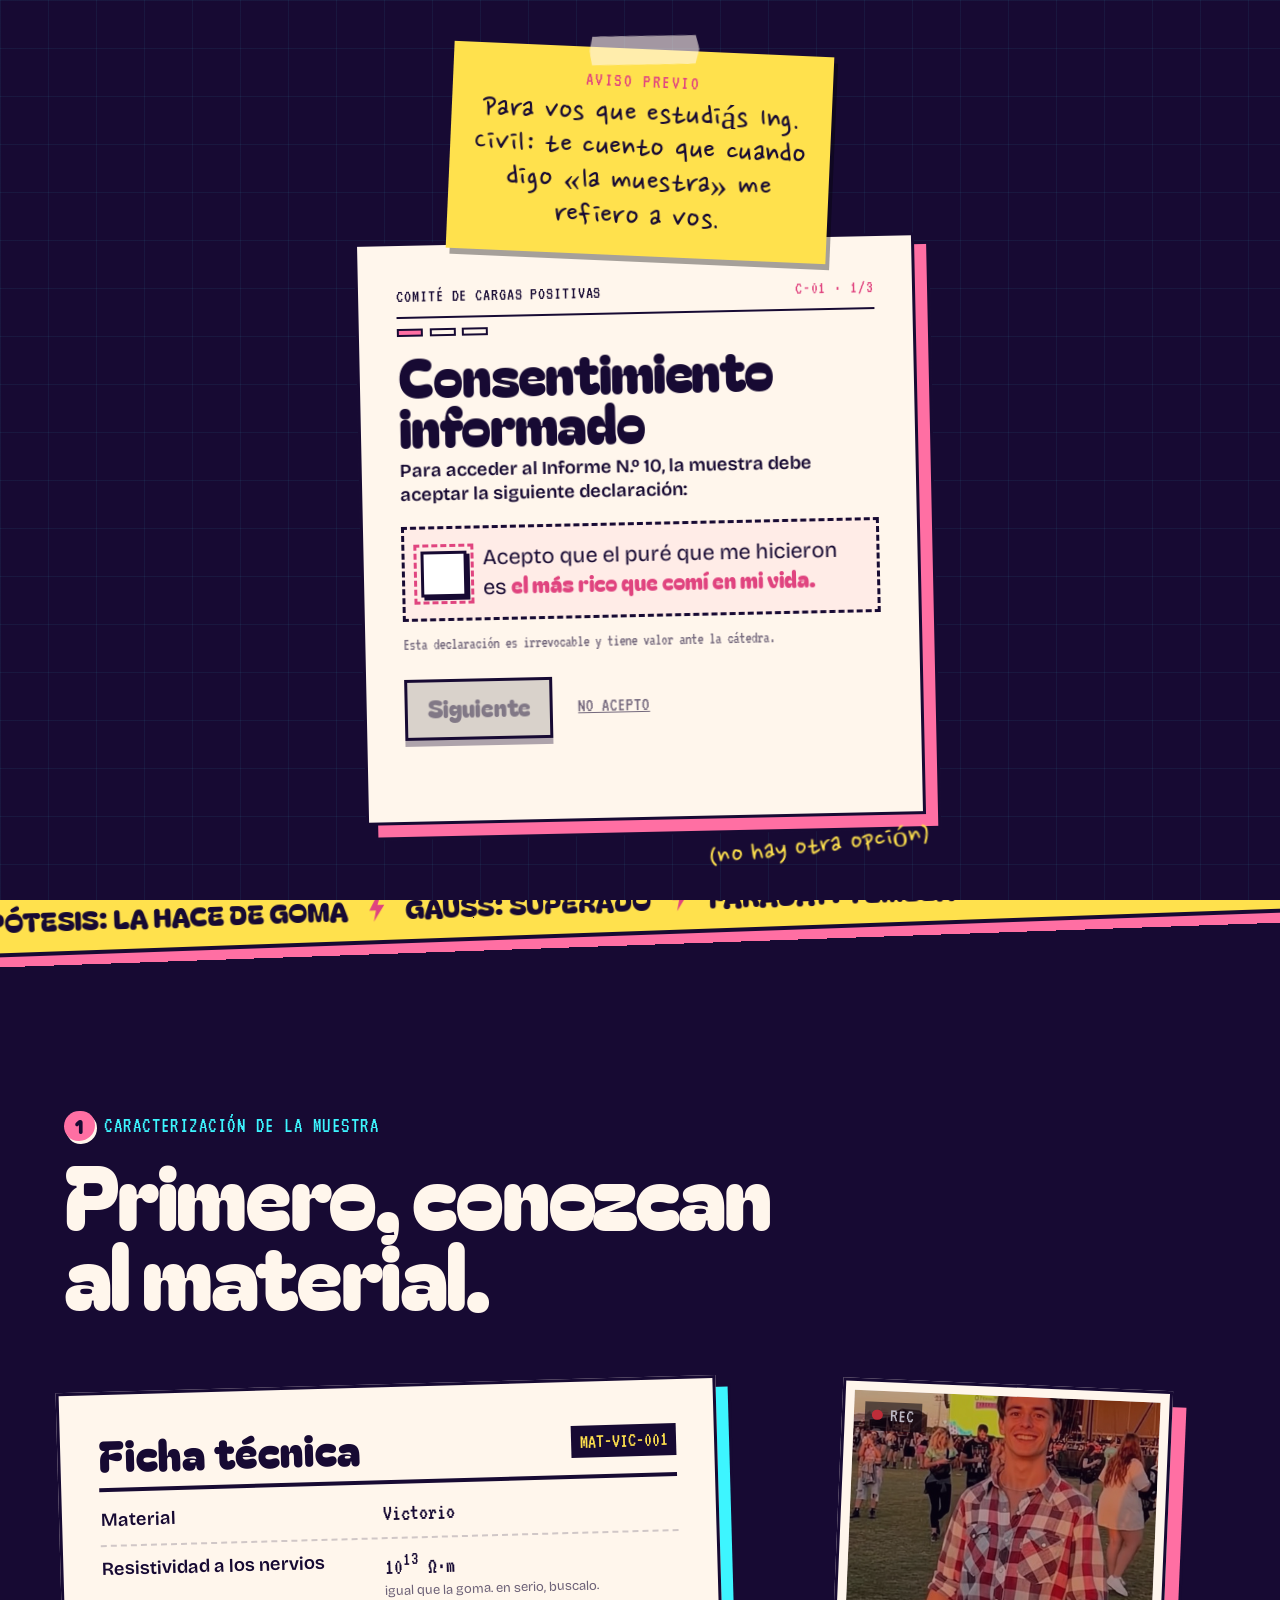
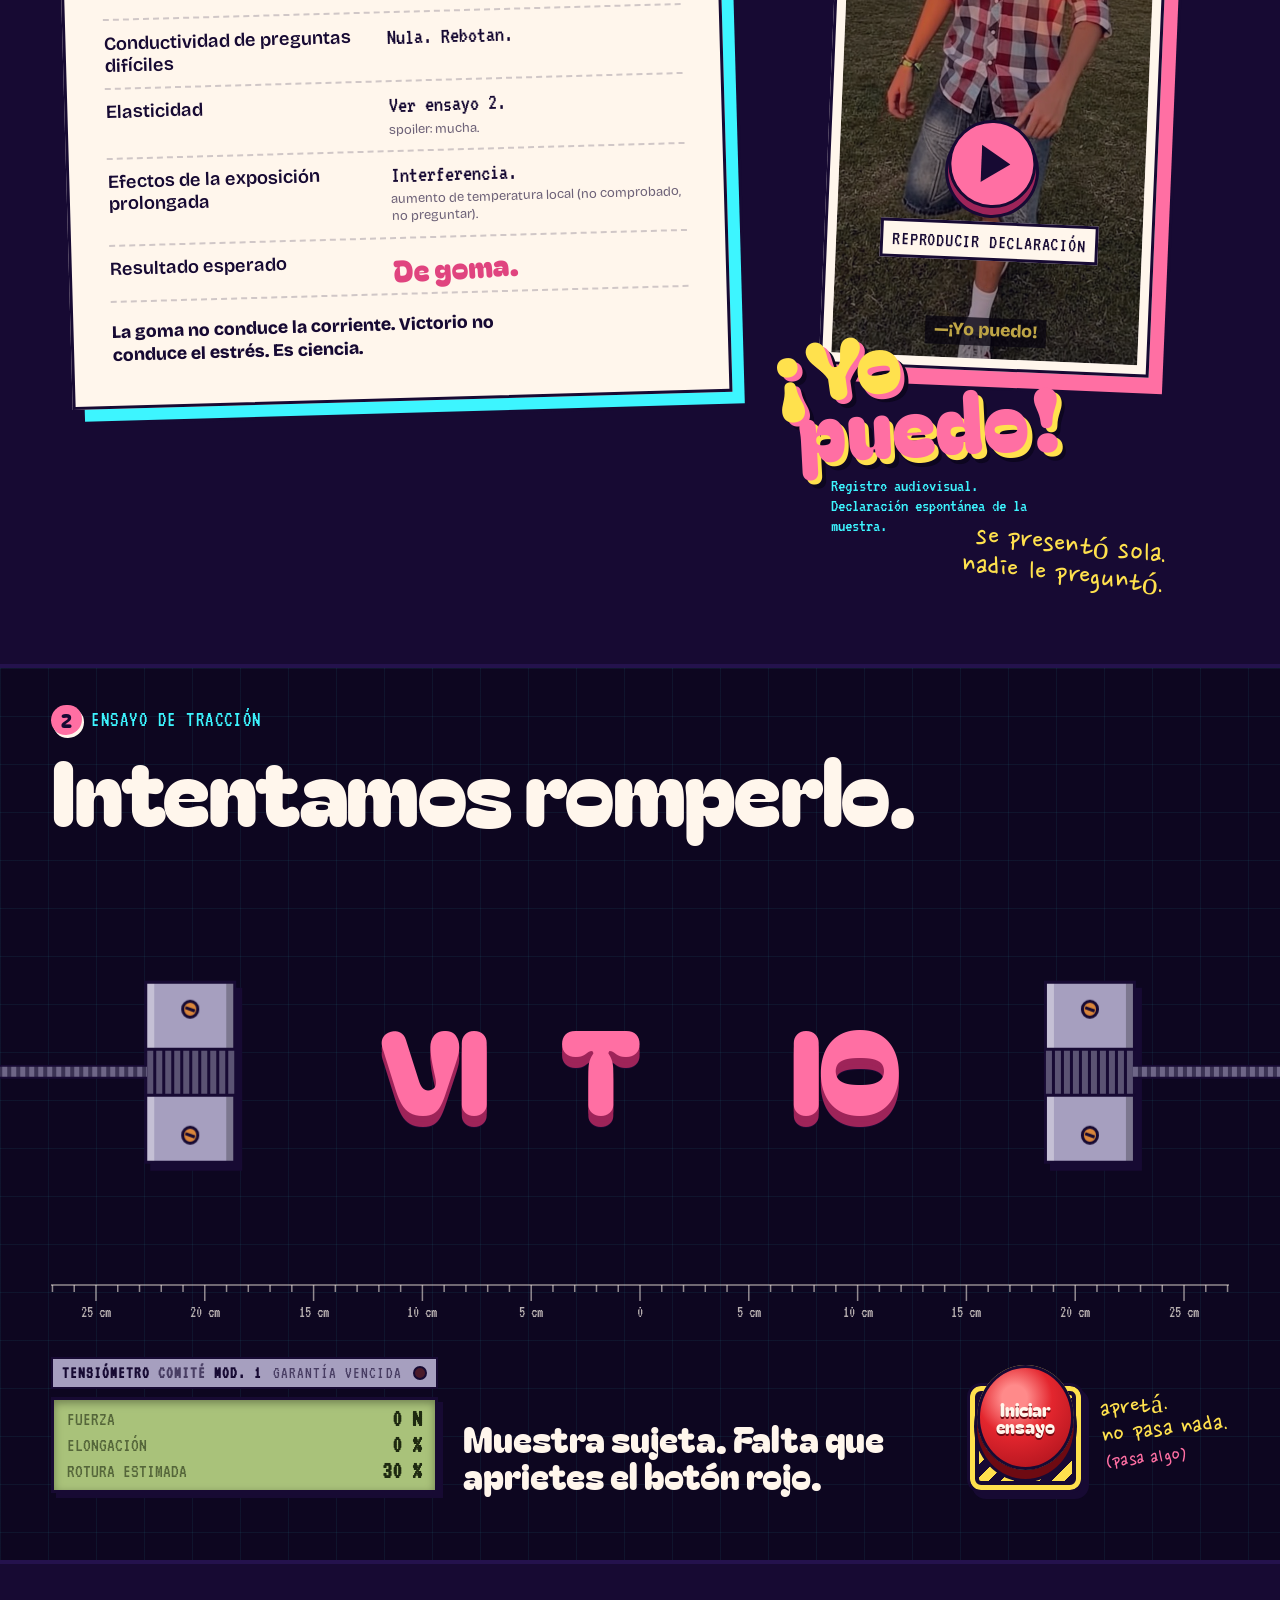
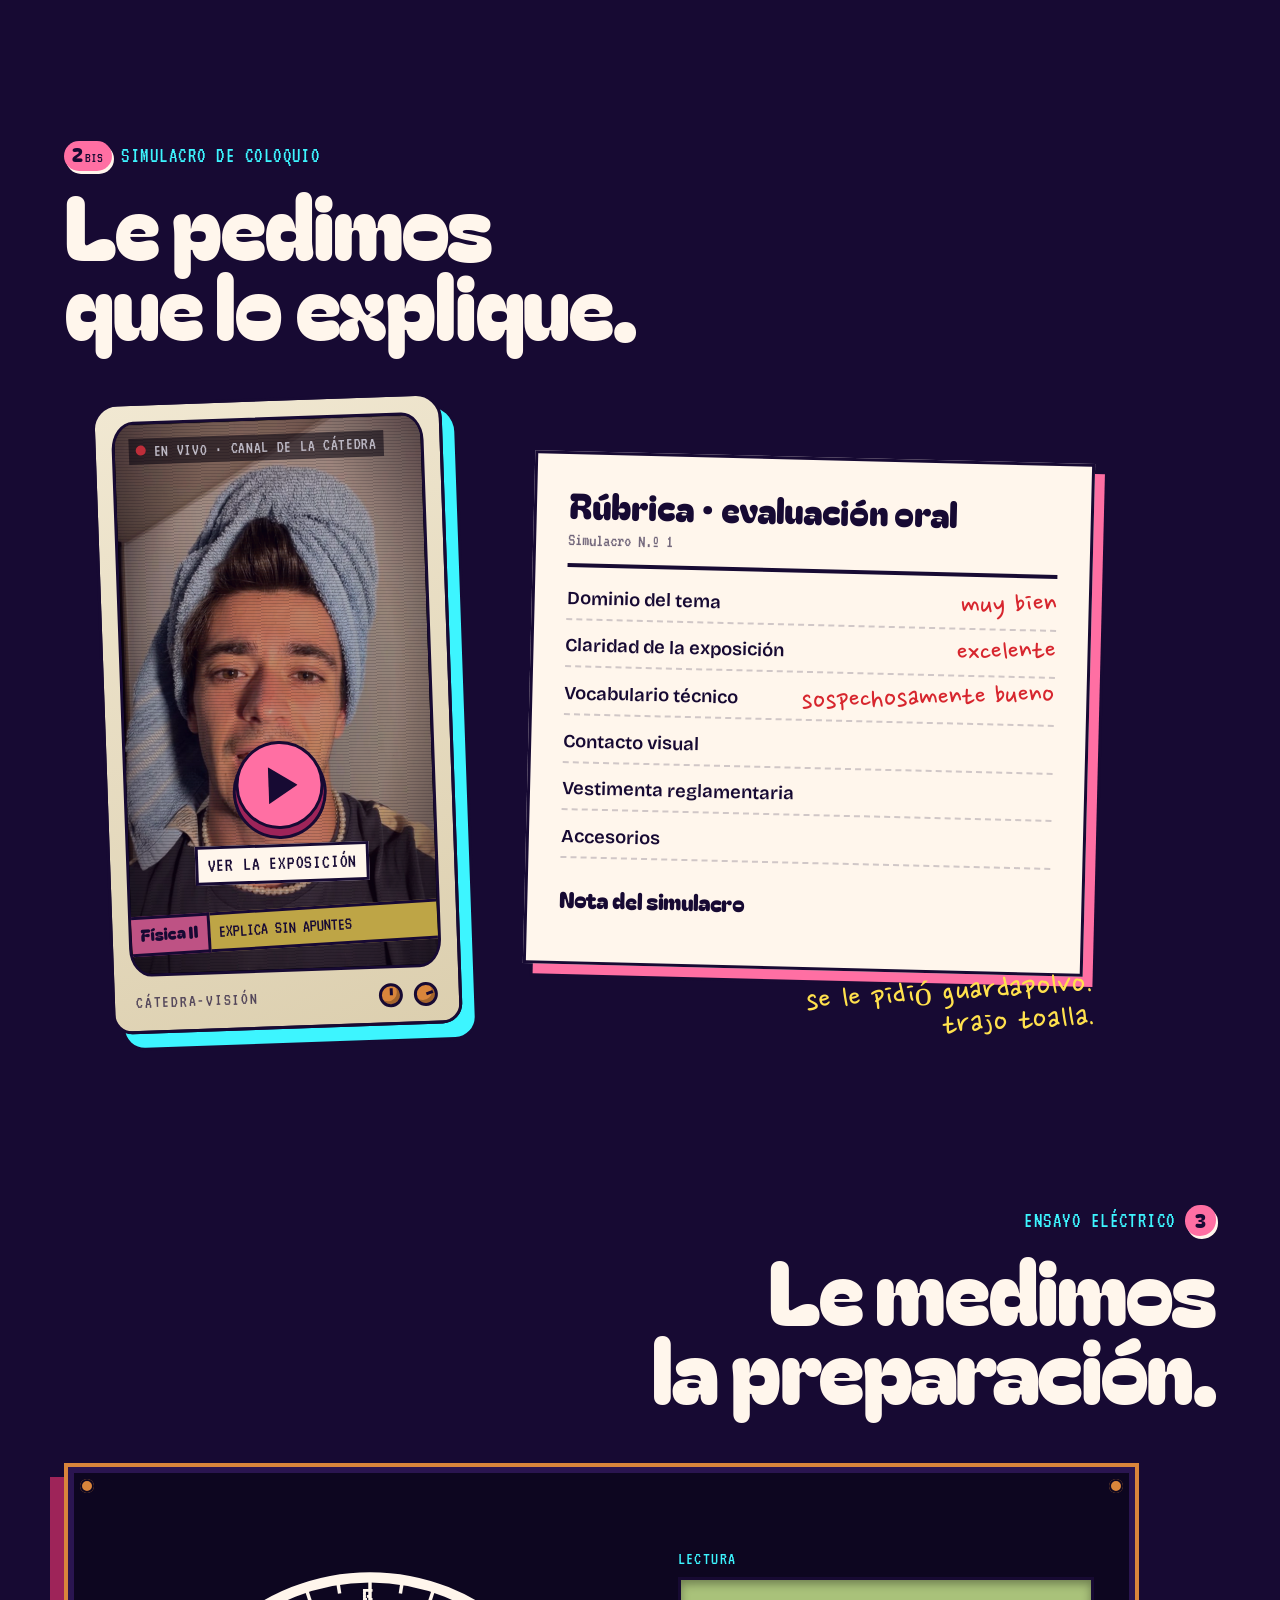
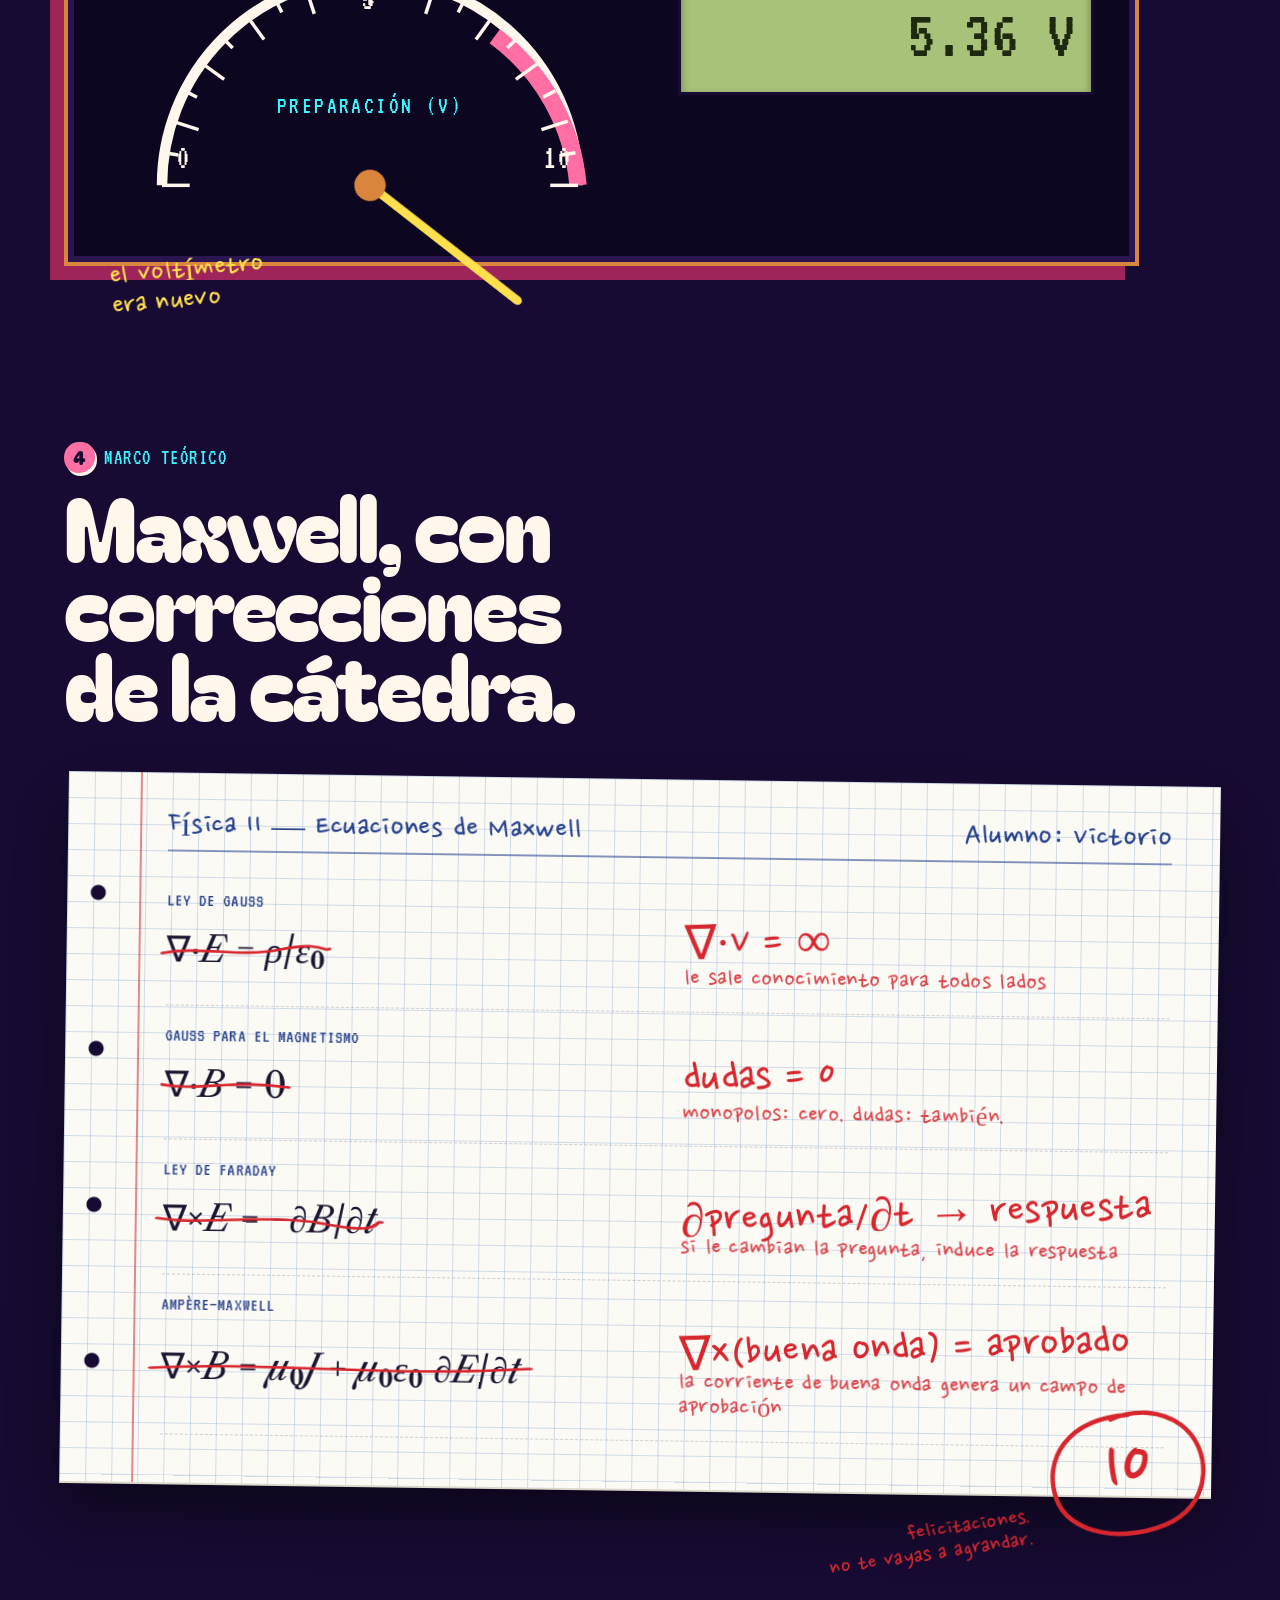
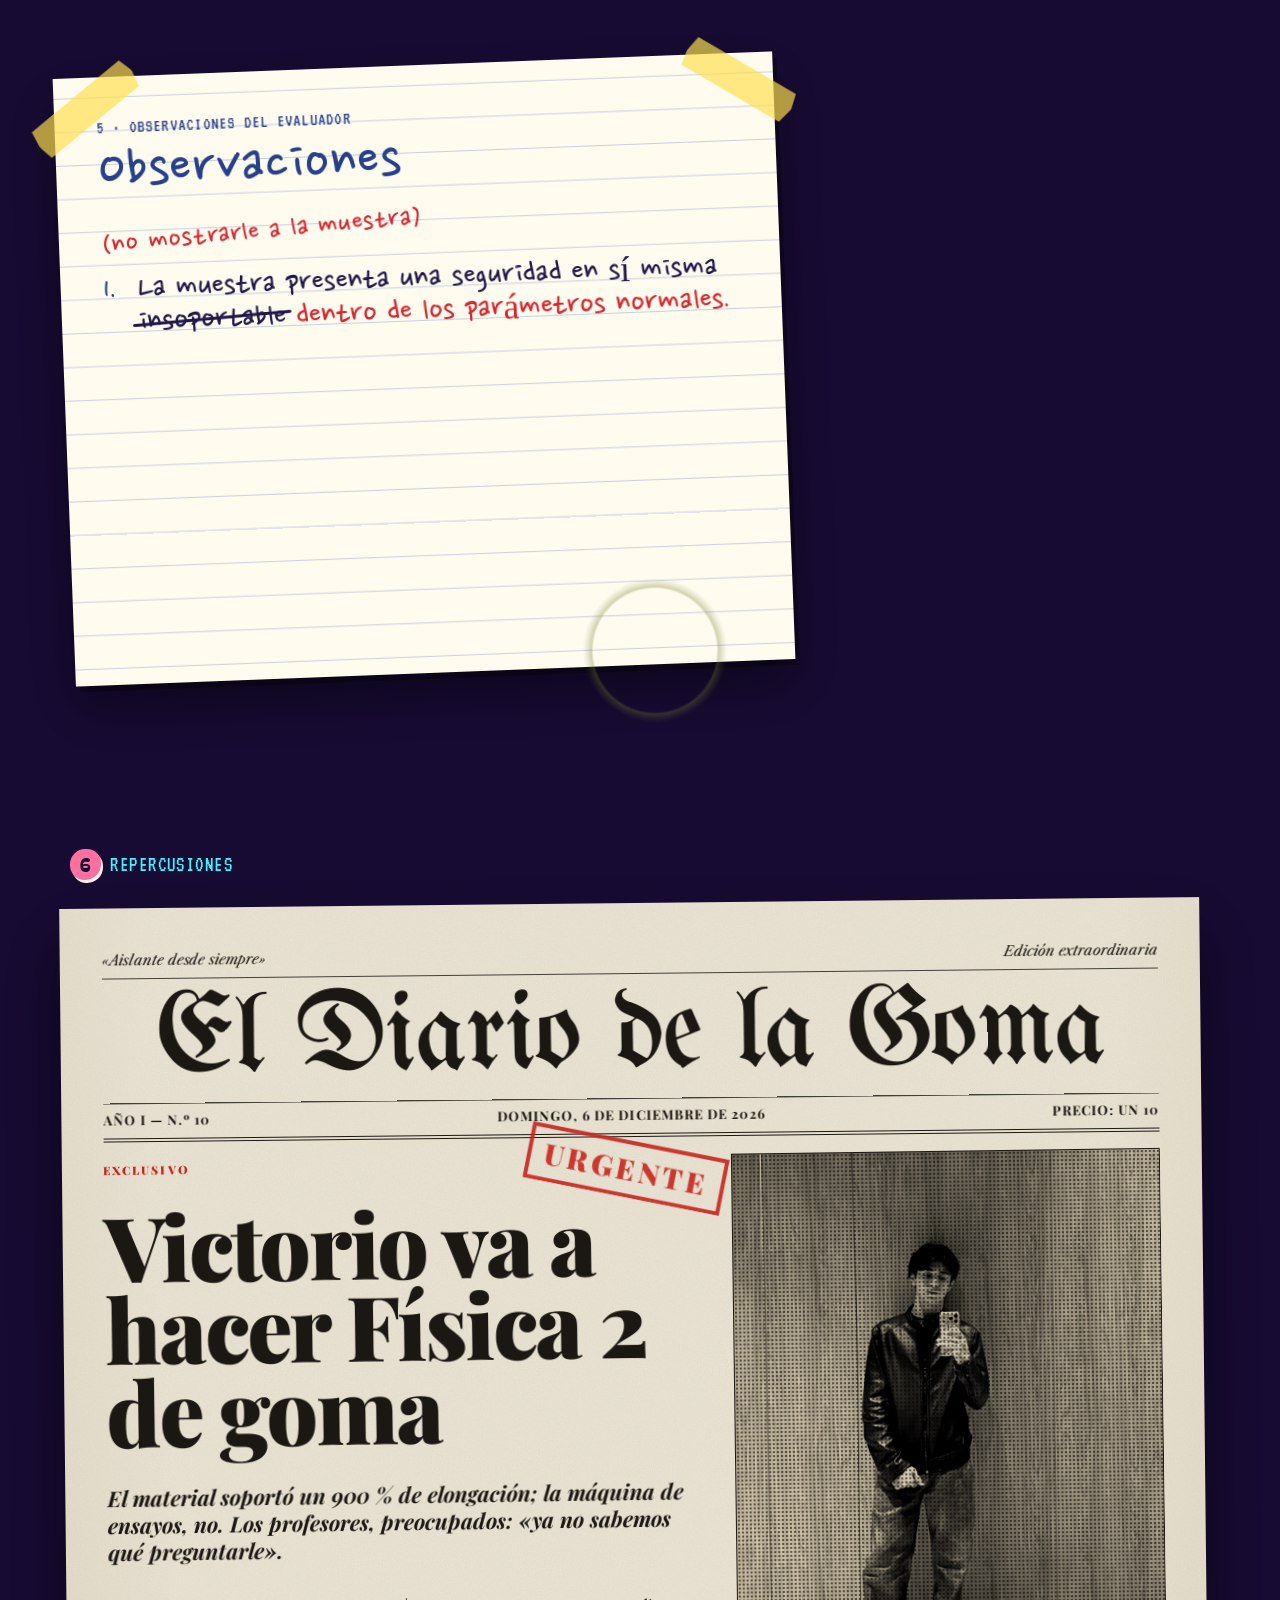
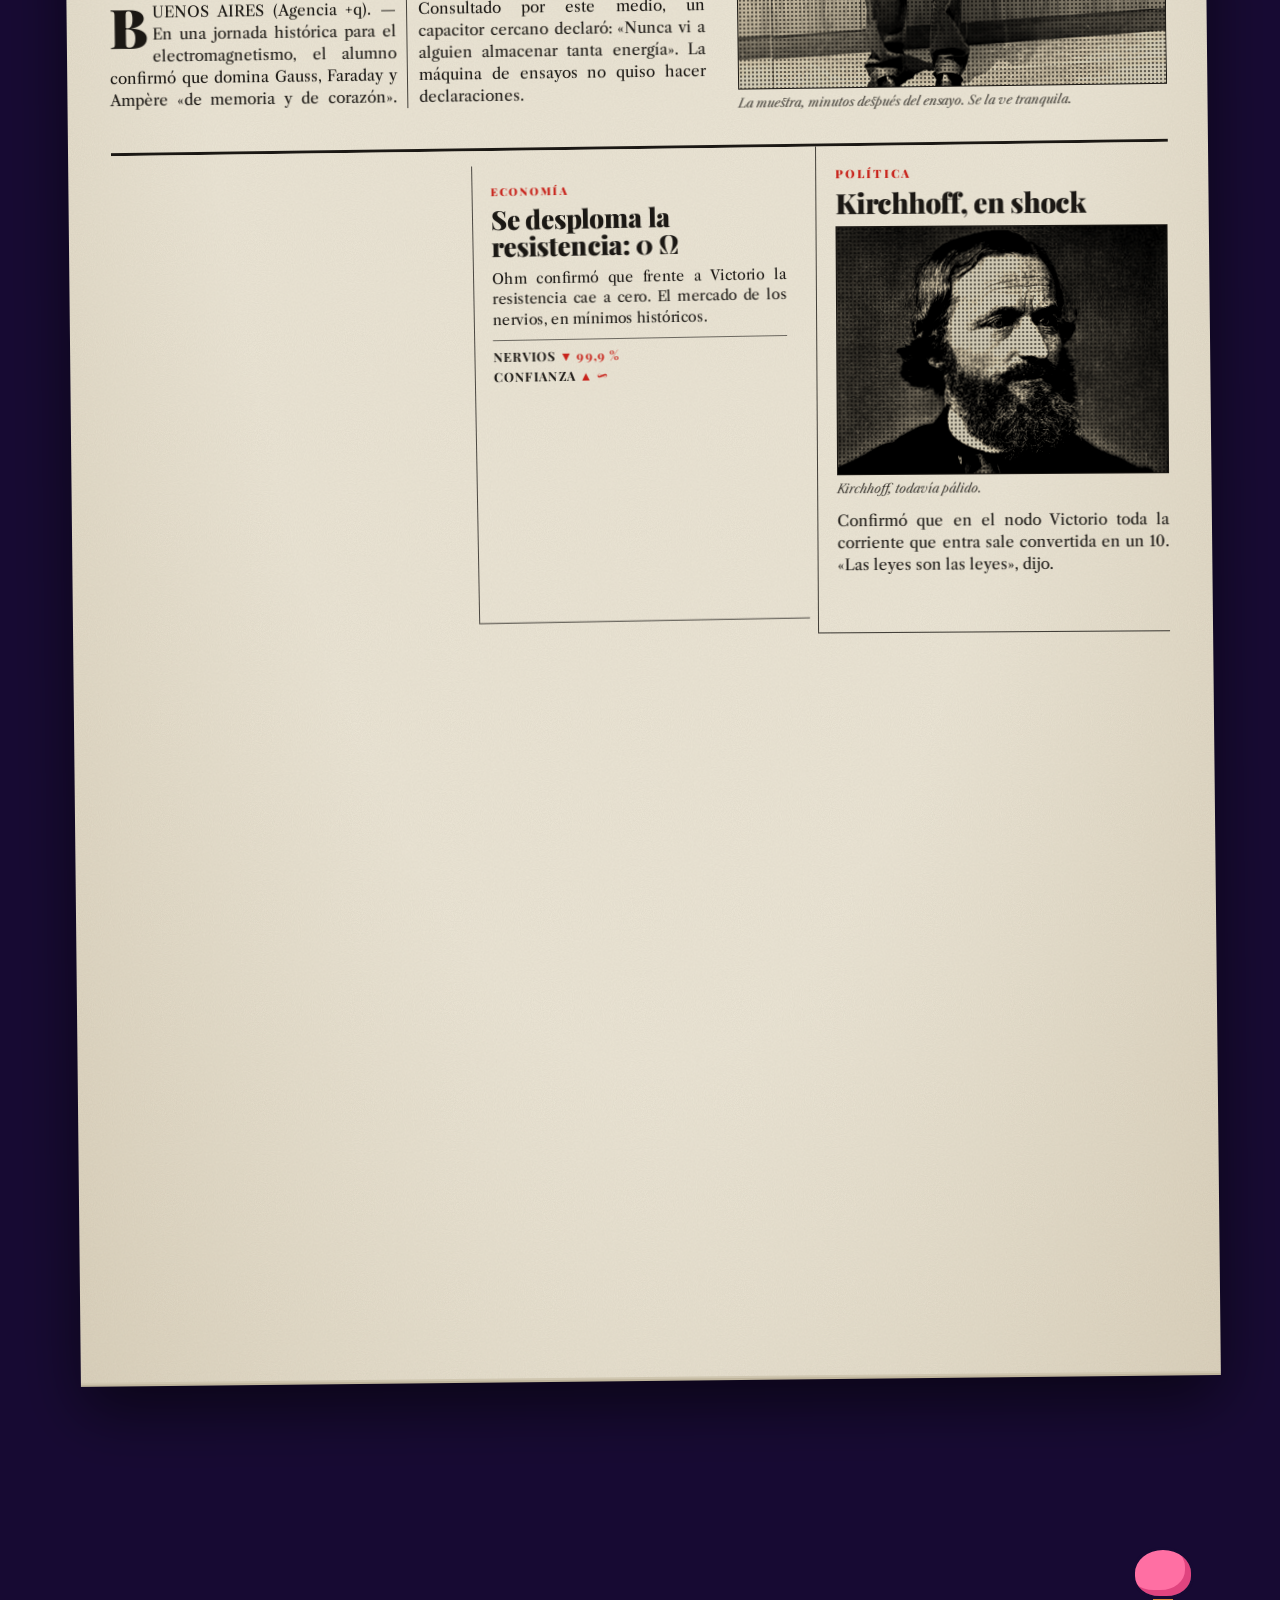
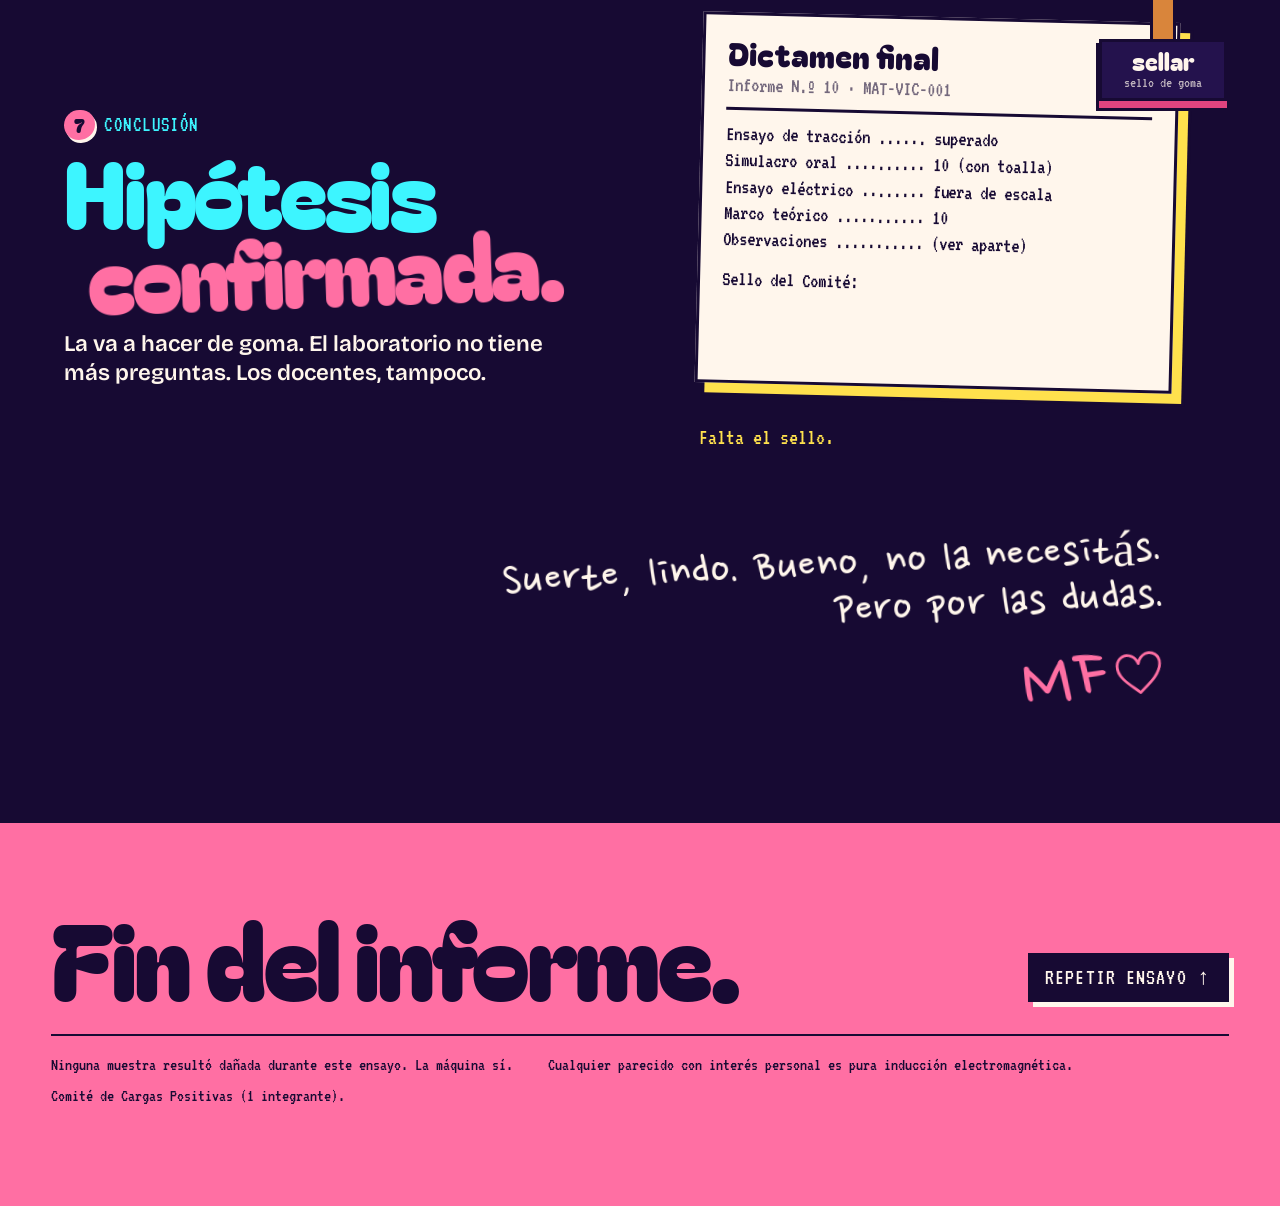
==== commit 9d2c4f4d: "Consentimiento en 3 pasos: puré, fuercita (el No no se deja), Manu más lindo Co-Authored-By: Claude " ====
--- a/index.html
+++ b/index.html
@@ -27,20 +27,54 @@
   <div class="gate" id="gate" role="dialog" aria-modal="true" aria-labelledby="gate-title" aria-describedby="gate-aviso">
     <div class="gate-stack">
     <p class="aviso hand" id="gate-aviso"><i class="aviso-tape" aria-hidden="true"></i><small>Aviso previo</small>Para vos que estudiás Ing. Civil: te cuento que cuando digo «la muestra» me refiero a vos.</p>
-    <form class="gate-card" id="gateForm">
-      <p class="gate-top"><span>Comité de Cargas Positivas</span><span>C-01</span></p>
-      <h1 class="gate-title" id="gate-title">Consentimiento informado</h1>
-      <p class="gate-lede">Para acceder al Informe N.º 10, la muestra debe aceptar la siguiente declaración:</p>
-      <label class="gate-check">
-        <input type="checkbox" id="gateBox" />
-        <span class="gate-box" aria-hidden="true"><svg viewBox="0 0 40 40"><path d="M7 21 L16 30 L34 8"/></svg></span>
-        <span class="gate-txt">Acepto que el puré que me hicieron es <b>el más rico que comí en mi vida.</b></span>
-      </label>
-      <p class="gate-fine">Esta declaración es irrevocable y tiene valor ante la cátedra.</p>
-      <div class="gate-btns">
-        <button class="gate-go" id="gateGo" type="submit" disabled>Ingresar al laboratorio</button>
-        <button class="gate-no" id="gateNo" type="button">No acepto</button>
-      </div>
+    <form class="gate-card" id="gateForm" novalidate>
+      <p class="gate-top"><span>Comité de Cargas Positivas</span><span id="gateStepTag">C-01 · 1/3</span></p>
+      <div class="gate-dots" aria-hidden="true"><i class="on"></i><i></i><i></i></div>
+
+      <!-- paso 1: puré -->
+      <fieldset class="step is-on" data-step="1">
+        <legend class="gate-title" id="gate-title">Consentimiento informado</legend>
+        <p class="gate-lede">Para acceder al Informe N.º 10, la muestra debe aceptar la siguiente declaración:</p>
+        <label class="gate-check">
+          <input type="checkbox" class="step-box" />
+          <span class="gate-box" aria-hidden="true"><svg viewBox="0 0 40 40"><path d="M7 21 L16 30 L34 8"/></svg></span>
+          <span class="gate-txt">Acepto que el puré que me hicieron es <b>el más rico que comí en mi vida.</b></span>
+        </label>
+        <p class="gate-fine">Esta declaración es irrevocable y tiene valor ante la cátedra.</p>
+        <div class="gate-btns">
+          <button class="gate-go step-next" type="button" disabled>Siguiente</button>
+          <button class="gate-no step-dodge" type="button">No acepto</button>
+        </div>
+      </fieldset>
+
+      <!-- paso 2: la fuercita -->
+      <fieldset class="step" data-step="2" hidden>
+        <legend class="gate-title">Declaración jurada</legend>
+        <p class="gate-lede">Con respecto a la pulseada (fuercita) disputada recientemente, la muestra declara:</p>
+        <p class="gate-q">¿Manu te ganó oficialmente en la fuercita?</p>
+        <div class="vs" id="vs">
+          <button class="vs-btn vs-yes step-next" type="button">Sí, me ganó</button>
+          <button class="vs-btn vs-no" id="vsNo" type="button">No</button>
+        </div>
+        <p class="gate-fine">El resultado será informado a la Federación de Fuercita.</p>
+      </fieldset>
+
+      <!-- paso 3: Manu -->
+      <fieldset class="step" data-step="3" hidden>
+        <legend class="gate-title">Última instancia</legend>
+        <p class="gate-lede">Para finalizar el trámite, la muestra debe aceptar:</p>
+        <label class="gate-check">
+          <input type="checkbox" class="step-box" />
+          <span class="gate-box" aria-hidden="true"><svg viewBox="0 0 40 40"><path d="M7 21 L16 30 L34 8"/></svg></span>
+          <span class="gate-txt">Acepto que <b>Manu es más lindo que yo.</b></span>
+        </label>
+        <p class="gate-fine">Firmado bajo presión. Igual es verdad.</p>
+        <div class="gate-btns">
+          <button class="gate-go" id="gateGo" type="submit" disabled>Ingresar al laboratorio</button>
+          <button class="gate-no step-dodge" type="button">No acepto</button>
+        </div>
+      </fieldset>
+
       <p class="gate-msg" id="gateMsg" aria-live="polite"></p>
       <p class="hand gate-note" aria-hidden="true">(no hay otra opción)</p>
     </form>
--- a/styles.css
+++ b/styles.css
@@ -1634,3 +1634,30 @@
 .aviso-tape { position: absolute; left: 50%; top: -14px; width: 110px; height: 30px; margin-left: -55px; background: rgba(255, 246, 236, .6); rotate: -4deg; clip-path: polygon(3% 0, 97% 4%, 100% 50%, 96% 100%, 2% 96%, 0 50%); }
 @keyframes avisoIn { from { transform: translateY(-40px) rotate(-10deg); opacity: 0; } }
 .gate.closing .aviso { animation: gateOut .6s cubic-bezier(.5, 0, .8, .3) forwards; }
+
+/* pasos del consentimiento */
+.step { border: 0; margin: 0; padding: 0; min-width: 0; }
+.step[hidden] { display: none; }
+.step legend { padding: 0; float: left; width: 100%; margin-bottom: .55rem; }
+.step legend + * { clear: both; }
+.gate-dots { display: flex; gap: .4rem; margin: -.4rem 0 .9rem; }
+.gate-dots i { width: 26px; height: 8px; border: 2px solid var(--ink); background: transparent; transition: background .3s; }
+.gate-dots i.on { background: var(--goma); }
+.gate-card.flip-in .step.is-on { animation: stepIn .45s var(--snap); }
+@keyframes stepIn { from { opacity: 0; transform: translateX(40px) rotate(2deg); } }
+.gate-q { font-family: var(--f-display); font-size: clamp(1.5rem, 1.1rem + 1.6vw, 2.1rem); line-height: 1; margin: .2rem 0 1.2rem; color: var(--goma-deep); text-wrap: balance; }
+.vs { position: relative; display: grid; grid-template-columns: 1fr 1fr; gap: 1rem; min-height: 4.4rem; }
+.vs-btn {
+  font-family: var(--f-display); font-size: clamp(1.3rem, 1rem + 1vw, 1.7rem);
+  color: var(--ink); background: var(--papel);
+  border: 3px solid var(--ink); box-shadow: 0 6px 0 var(--ink);
+  padding: .7rem .6rem .8rem;
+  cursor: pointer;
+  transition: transform .12s, box-shadow .12s;
+}
+.vs-yes { background: var(--alerta); }
+.vs-yes:hover { transform: translateY(-2px) rotate(-1.5deg); }
+.vs-yes:active { transform: translateY(5px); box-shadow: 0 1px 0 var(--ink); }
+.vs-no { background: #FFD6E4; position: relative; z-index: 2; transition: transform .28s var(--spring), opacity .2s; touch-action: none; }
+.vs-no.fled { cursor: not-allowed; }
+.vs-btn:focus-visible { outline: 3px dashed var(--goma-deep); outline-offset: 4px; }
